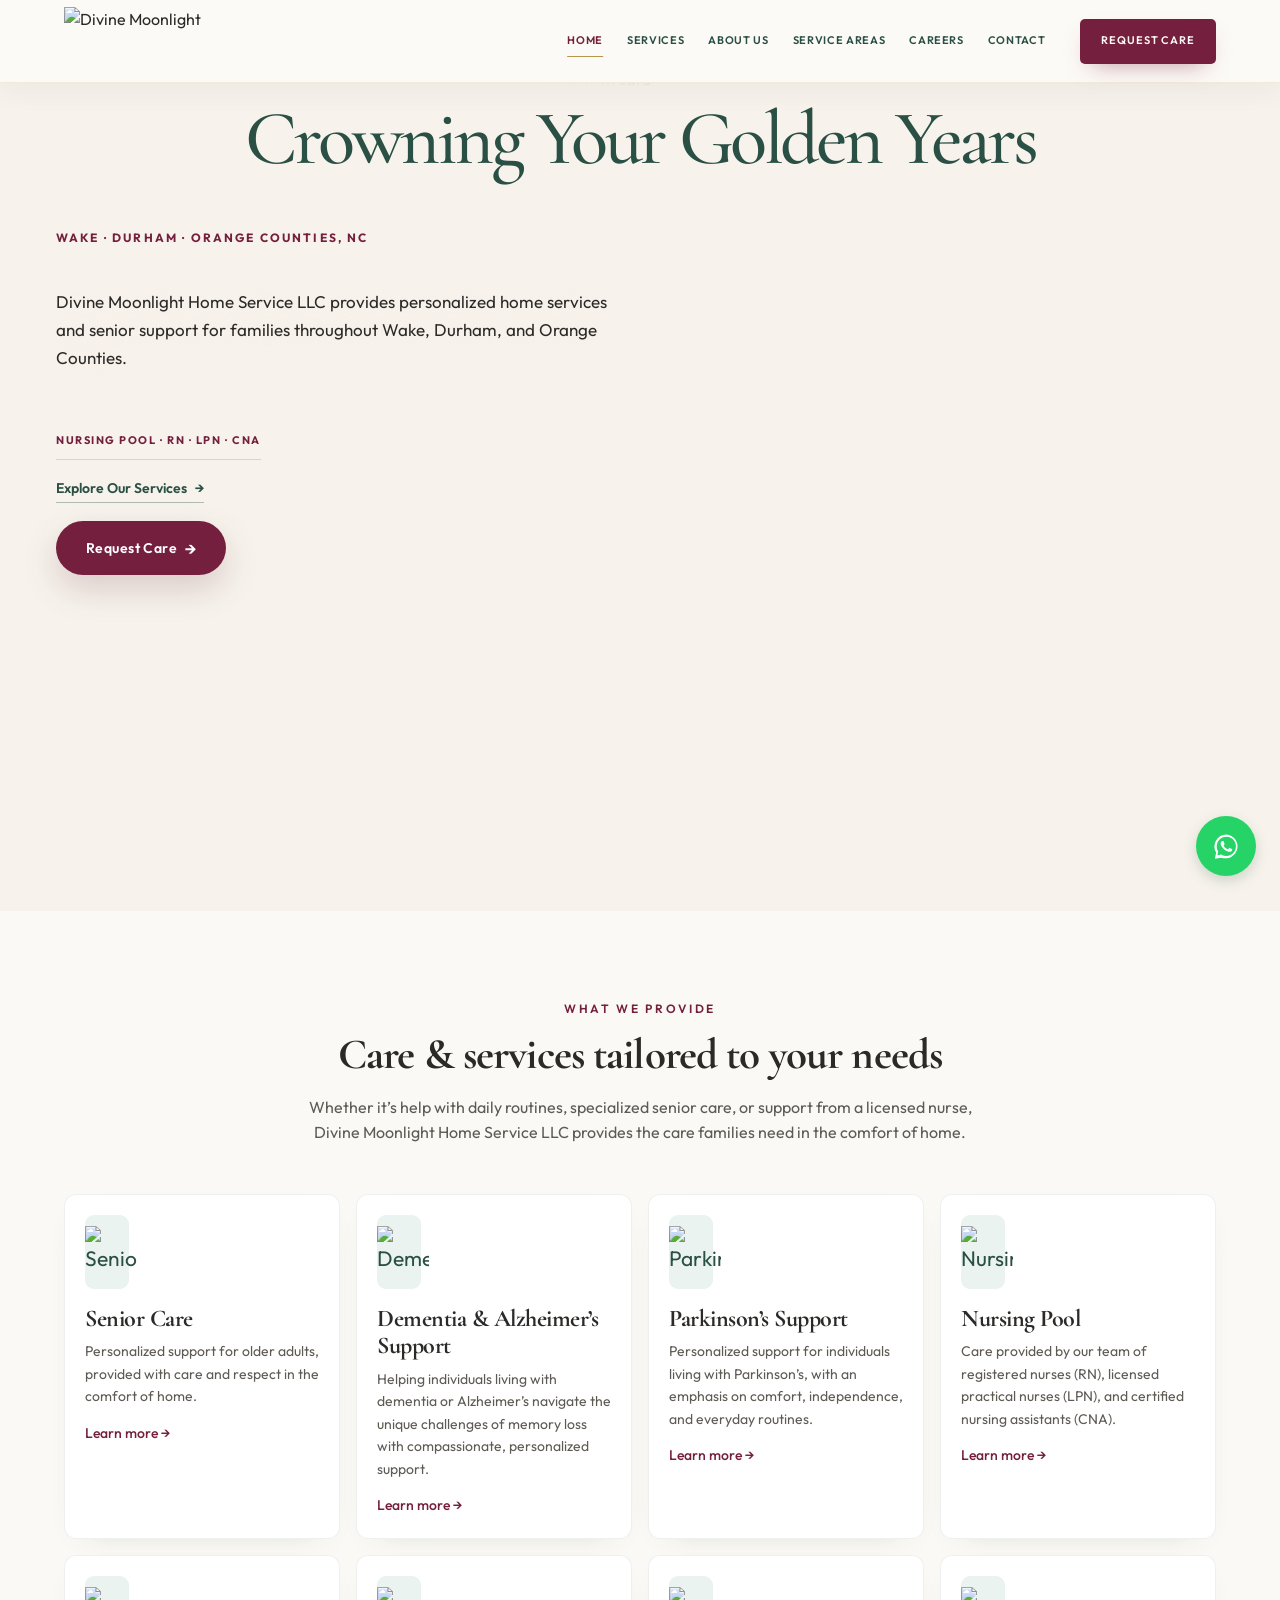
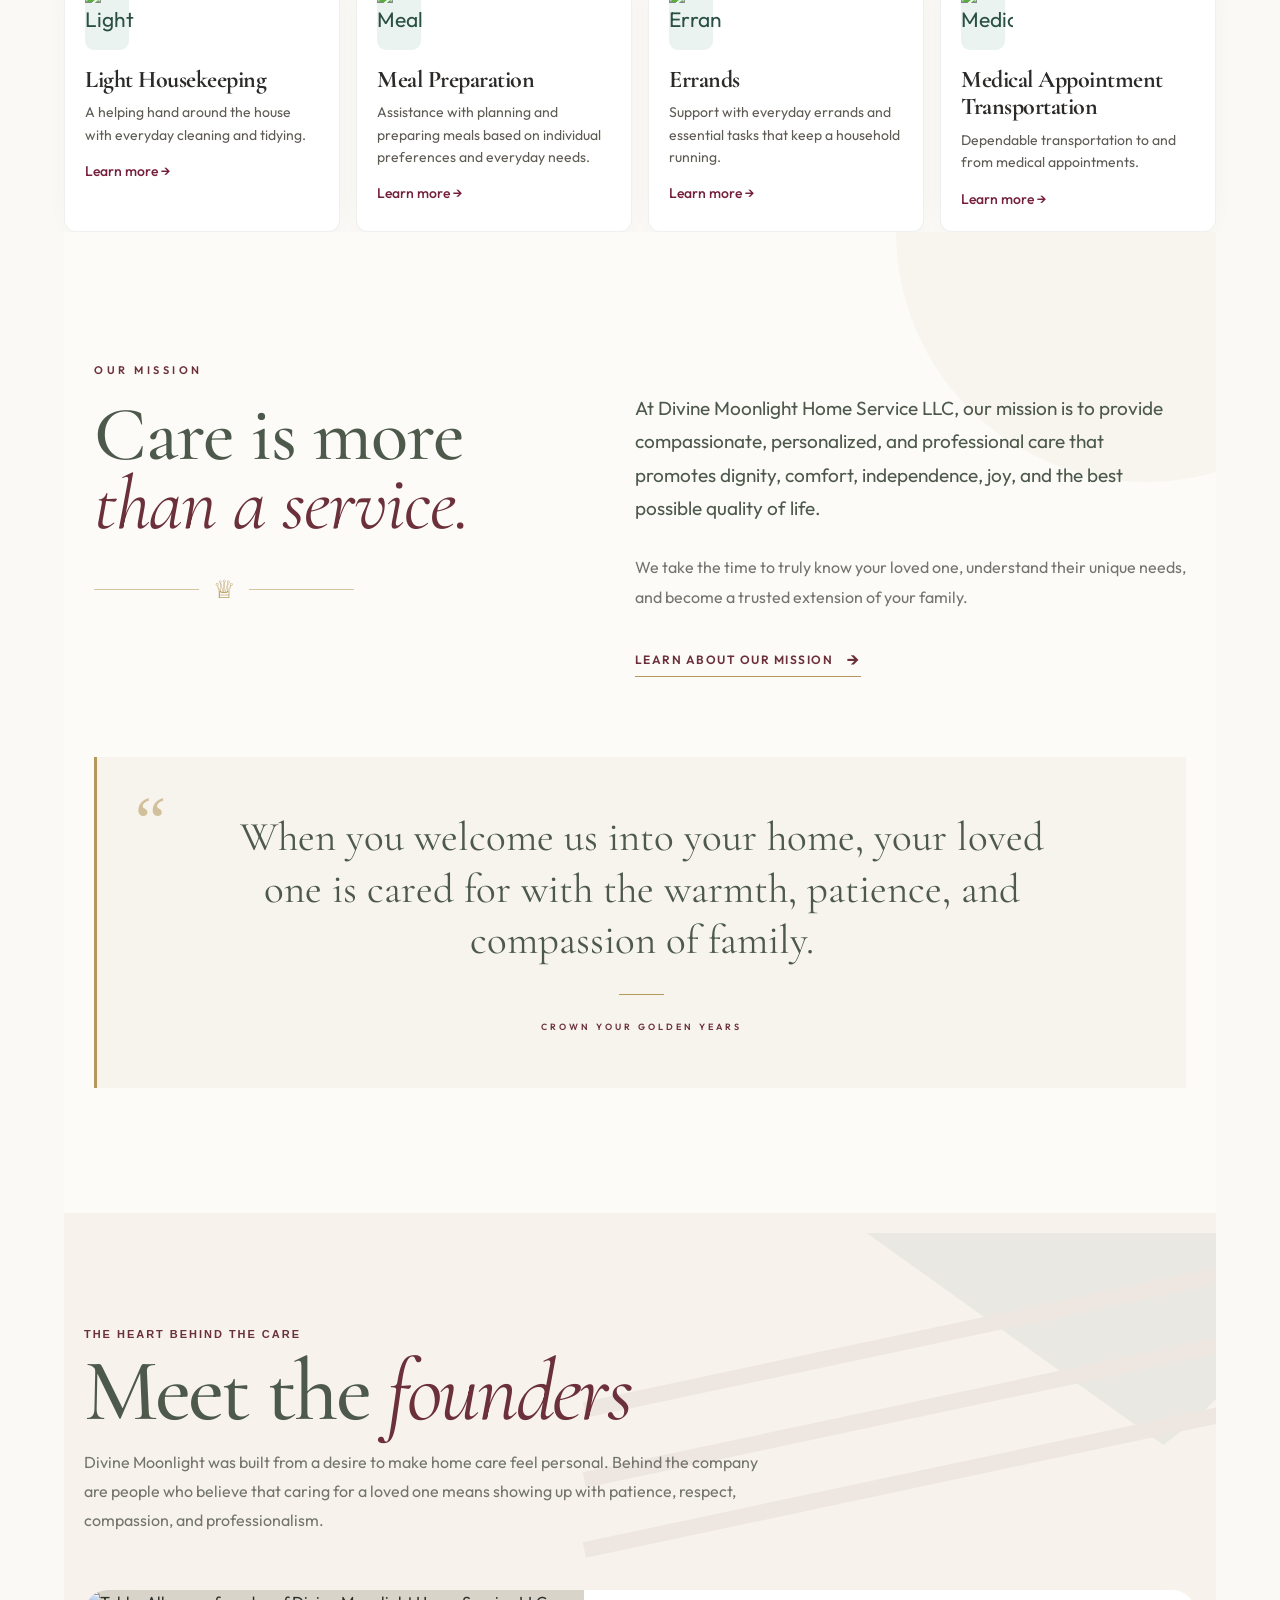
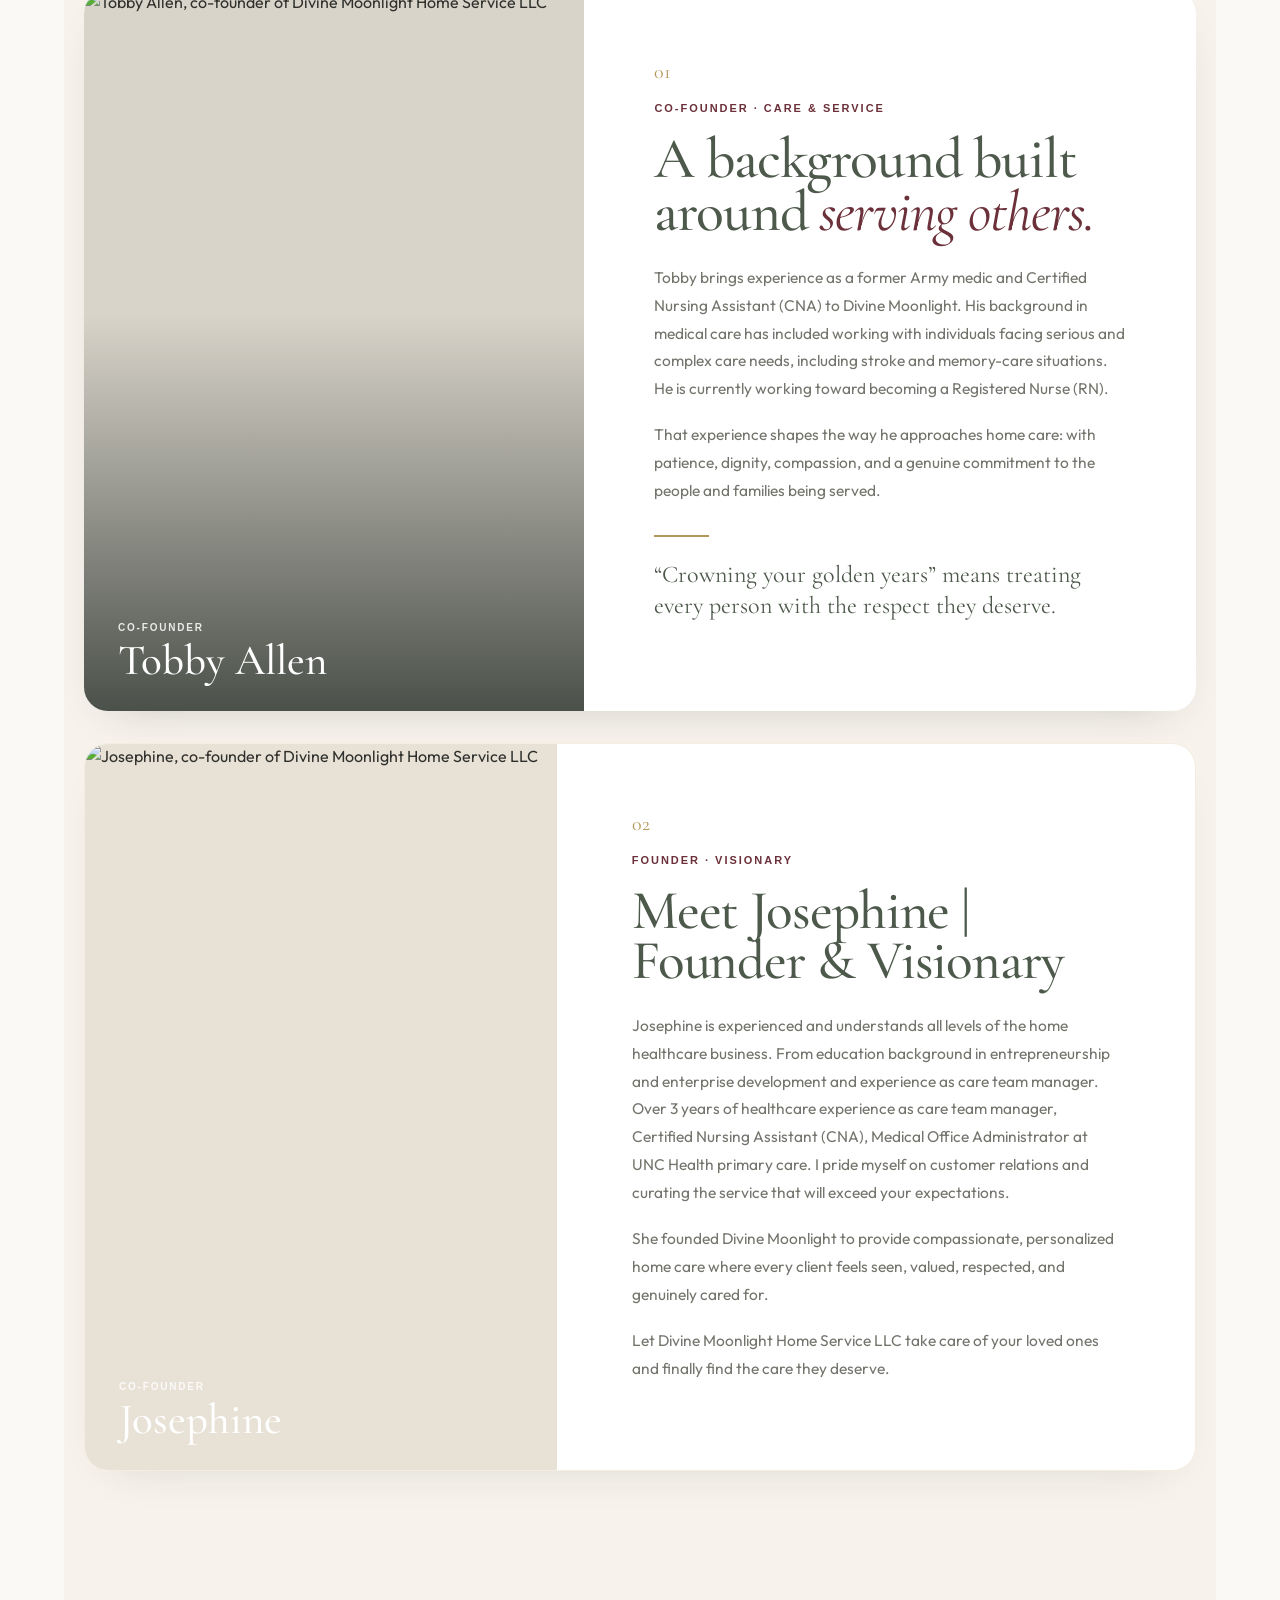
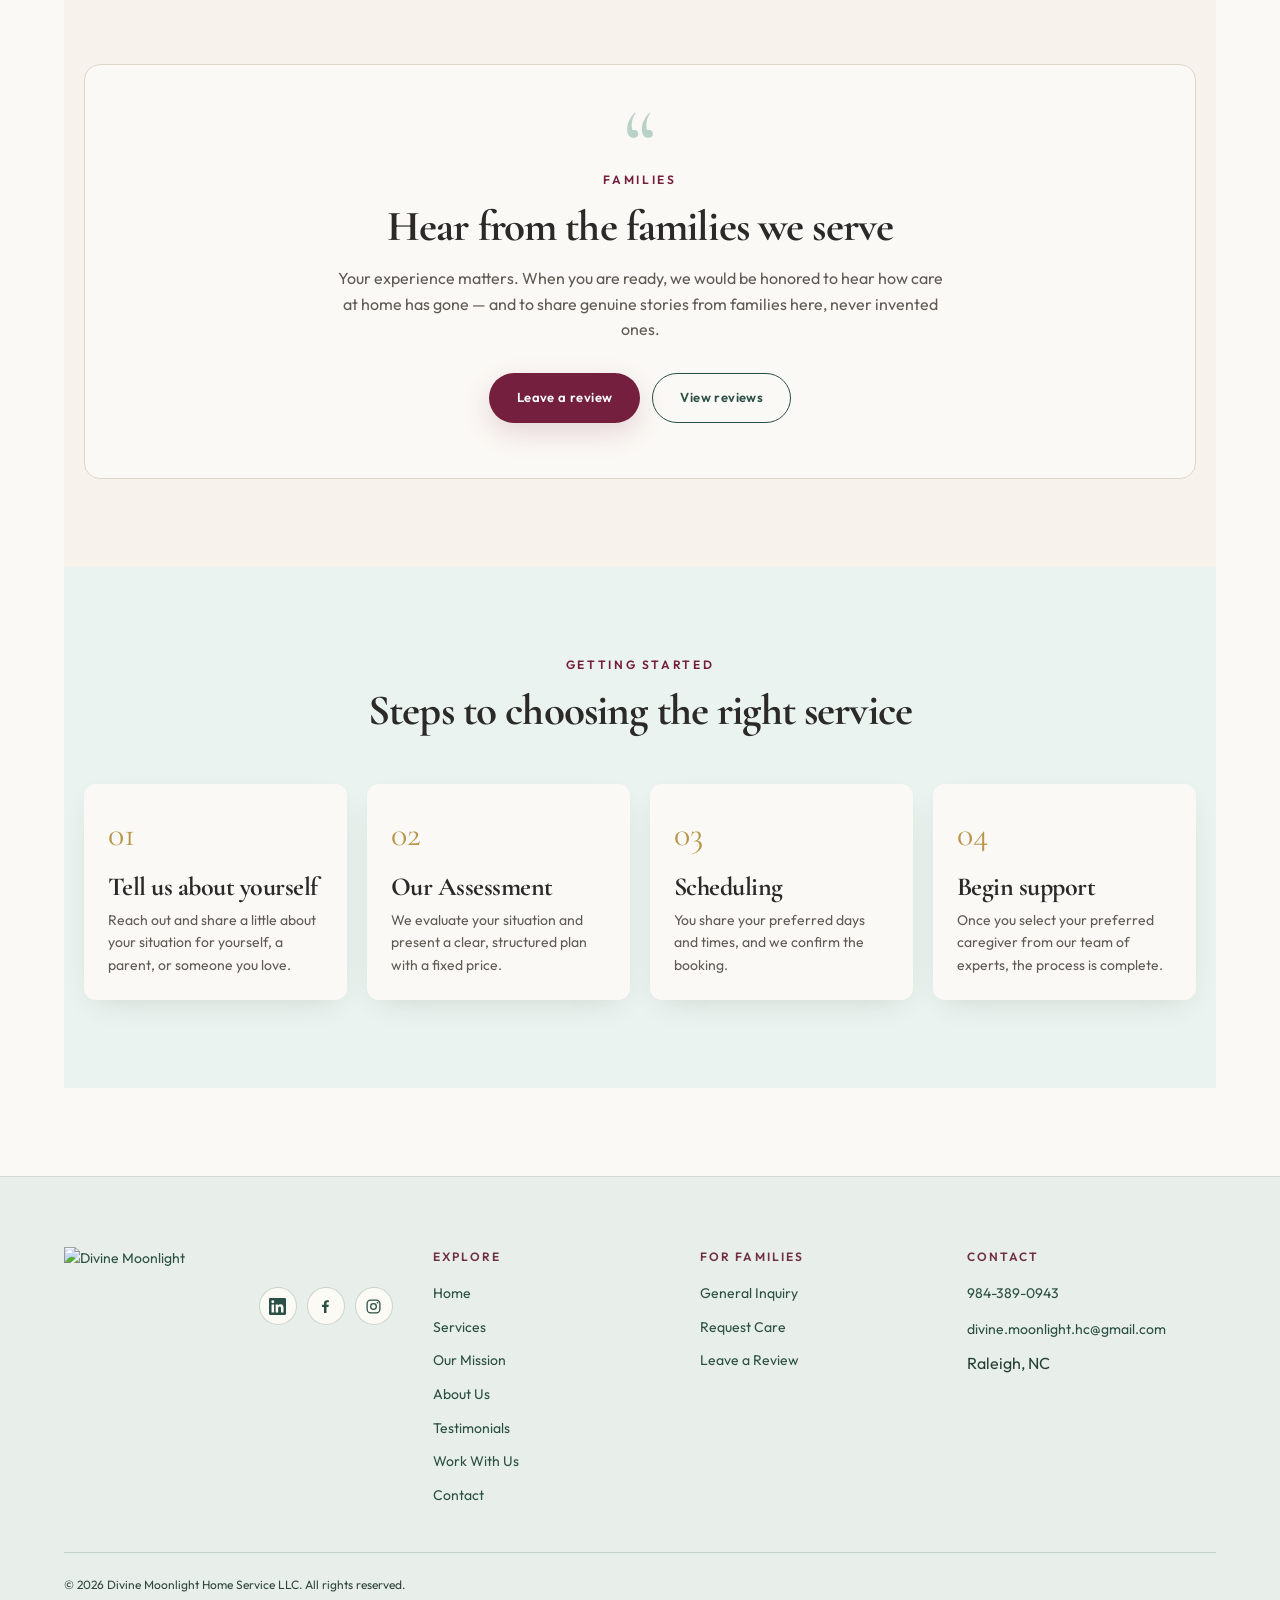
==== index.html @ 2ed95df3 "Right-align footer social icons" ====
<!DOCTYPE html>
<html lang="en">
 <head>
  <meta charset="utf-8"/>
  <meta content="width=device-width,initial-scale=1" name="viewport"/>
  <title>Divine Moonlight Home Service LLC | Senior Care in Wake, Durham &amp; Orange Counties, NC</title>
  <meta content="Compassionate in-home senior care, everyday support, and nursing-pool staffing for families in Wake, Durham, and Orange Counties, North Carolina." name="description"/>
  <meta content="#2A4F44" name="theme-color"/>
  <meta content="index,follow" name="robots"/>
  <link href="favicon.svg" rel="icon"/>
  <link href="styles.css?v=20261014-6" rel="stylesheet"/>
  <script type="application/ld+json">
   {"@context": "https://schema.org", "@type": "LocalBusiness", "name": "Divine Moonlight Home Service LLC", "description": "Home services and senior support serving Wake County, Durham County, and Orange County, North Carolina.", "areaServed": ["Wake County, North Carolina", "Durham County, North Carolina", "Orange County, North Carolina"]}
  </script>
 </head>
 <body>
  <a class="skip" href="#main-content">Skip to main content</a>
  <main id="main-content">
<section class="hero"><div class="hero-grid"><div class="hero-copy"><div class="container" style="width:100%"><div class="eyebrow">Wake &middot; Durham &middot; Orange Counties, NC</div><h1>Crowning Your Golden Years</h1><p>Divine Moonlight Home Service LLC provides personalized home services and senior support for families throughout Wake, Durham, and Orange Counties.</p><div class="actions"><a class="mobile-nursing-pool" href="services.html#nursing-pool">NURSING POOL · RN · LPN · CNA</a><a class="text-link" href="#services">Explore Our Services <span aria-hidden="true">→</span></a><a class="btn btn-primary" href="https://forms.cloud.microsoft/Pages/ResponsePage.aspx?id=DQSIkWdsW0yxEjajBLZtrQAAAAAAAAAAAAN__7UrW5lUNjZPMURaNVk0UjdXNktGN1ZVVE9MTUhaUS4u">Request Care</a></div></div></div><div class="hero-image"><picture>
            <source media="(max-width: 700px)" srcset="media/newest-hero-cropped.png"/>
            <img alt="A caregiver sitting with an older woman in a sunlit living room, holding her hands with care" src="media/new hero.png"/>
          </picture></div></div></section>
<section class="block paper" id="services"><div class="container"><div class="section-head"><div class="eyebrow">What we provide</div><h2>Care &amp; services tailored to your needs</h2><p>Whether it’s help with daily routines, specialized senior care, or support from a licensed nurse, Divine Moonlight Home Service LLC provides the care families need in the comfort of home.</p></div><div class="service-grid">
<article class="card"><div class="icon"><img src="media/icons/heart-care-icon.svg" alt="Senior Care Icon"></div><h3>Senior Care</h3><p>Personalized support for older adults, provided with care and respect in the comfort of home.</p><a class="learn" href="services.html#senior-care">Learn more &rarr;</a></article>
<article class="card"><div class="icon"><img src="media/icons/brain-line-icon.svg" alt="Dementia and Alzheimer’s Support Icon"></div><h3>Dementia &amp; Alzheimer’s Support</h3><p>Helping individuals living with dementia or Alzheimer’s navigate the unique challenges of memory loss with compassionate, personalized support.</p><a class="learn" href="services.html#dementia-support">Learn more &rarr;</a></article>
<article class="card"><div class="icon"><img src="media/icons/heartbeat-icon.svg" alt="Parkinson’s Support Icon"></div><h3>Parkinson’s Support</h3><p>Personalized support for individuals living with Parkinson’s, with an emphasis on comfort, independence, and everyday routines.</p><a class="learn" href="services.html#parkinsons-support">Learn more &rarr;</a></article>
<article class="card"><div class="icon"><img src="media/icons/nurse-cap.svg" alt="Nursing Pool Icon"></div><h3>Nursing Pool</h3><p>Care provided by our team of registered nurses (RN), licensed practical nurses (LPN), and certified nursing assistants (CNA).</p><a class="learn" href="services.html#nursing-pool">Learn more &rarr;</a></article>
<article class="card"><div class="icon"><img src="media/icons/housekeeping-icon.svg" alt="Light Housekeeping Icon"></div><h3>Light Housekeeping</h3><p>A helping hand around the house with everyday cleaning and tidying.</p><a class="learn" href="services.html#light-housekeeping">Learn more &rarr;</a></article>
<article class="card"><div class="icon"><img src="media/icons/pasta-icon.svg" alt="Meal Preparation Icon"></div><h3>Meal Preparation</h3><p>Assistance with planning and preparing meals based on individual preferences and everyday needs.</p><a class="learn" href="services.html#meal-preparation">Learn more &rarr;</a></article>
<article class="card"><div class="icon"><img src="media/icons/diary-icon.svg" alt="Errands Icon"></div><h3>Errands</h3><p>Support with everyday errands and essential tasks that keep a household running.</p><a class="learn" href="services.html#errands">Learn more &rarr;</a></article>
<article class="card"><div class="icon"><img src="media/icons/car-icon.svg" alt="Medical Appointment Transportation Icon"></div><h3>Medical Appointment Transportation</h3><p>Dependable transportation to and from medical appointments.</p><a class="learn" href="services.html#medical-transportation">Learn more &rarr;</a></article>
</div>
<section class="home-mission" id="mission"><div class="home-mission-inner"><div class="home-mission-heading reveal-mission"><span class="home-mission-eyebrow">OUR MISSION</span><h2>Care is more<br><em>than a service.</em></h2><div class="home-mission-crown"><span></span><div>♕</div><span></span></div></div><div class="home-mission-content reveal-mission"><p class="home-mission-lead">At Divine Moonlight Home Service LLC, our mission is to provide compassionate, personalized, and professional care that promotes dignity, comfort, independence, joy, and the best possible quality of life.</p><p>We take the time to truly know your loved one, understand their unique needs, and become a trusted extension of your family.</p><a href="mission.html" class="mission-link"><span>Learn About Our Mission</span><span class="mission-arrow">→</span></a></div><div class="home-mission-quote reveal-mission"><div class="quote-mark">“</div><p>When you welcome us into your home, your loved one is cared for with the warmth, patience, and compassion of family.</p><div class="quote-line"></div><span>CROWN YOUR GOLDEN YEARS</span></div></div></section>
<section class="founders-section" id="about"><div class="founders-background" aria-hidden="true"><div class="flag-star"></div><div class="flag-stripe stripe-one"></div><div class="flag-stripe stripe-two"></div><div class="flag-stripe stripe-three"></div></div><div class="container founders-inner"><div class="founders-intro"><span class="founders-kicker">THE HEART BEHIND THE CARE</span><h2>Meet the <em>founders</em></h2><p>Divine Moonlight was built from a desire to make home care feel personal. Behind the company are people who believe that caring for a loved one means showing up with patience, respect, compassion, and professionalism.</p></div><div class="founders-feature"><div class="founder-image-wrap"><img src="media/toby-bio.jpeg" alt="Tobby Allen, co-founder of Divine Moonlight Home Service LLC"><div class="founder-image-label"><span>Co-Founder</span><strong>Tobby Allen</strong></div></div><div class="founder-story"><span class="founder-number">01</span><span class="founder-role">CO-FOUNDER · CARE &amp; SERVICE</span><h3>A background built around <em>serving others.</em></h3><p>Tobby brings experience as a former Army medic and Certified Nursing Assistant (CNA) to Divine Moonlight. His background in medical care has included working with individuals facing serious and complex care needs, including stroke and memory-care situations. He is currently working toward becoming a Registered Nurse (RN).</p><p>That experience shapes the way he approaches home care: with patience, dignity, compassion, and a genuine commitment to the people and families being served.</p><div class="founder-rule"></div><p class="founder-quote">“Crowning your golden years” means treating every person with the respect they deserve.</p></div></div><div class="founders-josephine"><div class="josephine-photo"><img src="media/josie-bio.jpeg" alt="Josephine, co-founder of Divine Moonlight Home Service LLC"><div class="josephine-placeholder" aria-hidden="true">Josephine</div><div class="founder-image-label"><span>Co-Founder</span><strong>Josephine</strong></div></div><div class="josephine-copy"><span class="founder-number">02</span><span class="founder-role">FOUNDER · VISIONARY</span><h3>Meet Josephine | Founder &amp; Visionary</h3><p>Josephine is experienced and understands all levels of the home healthcare business. From education background in entrepreneurship and enterprise development and experience as care team manager. Over 3 years of healthcare experience as care team manager, Certified Nursing Assistant (CNA), Medical Office Administrator at UNC Health primary care. I pride myself on customer relations and curating the service that will exceed your expectations.</p><p>She founded Divine Moonlight to provide compassionate, personalized home care where every client feels seen, valued, respected, and genuinely cared for.</p><p>Let Divine Moonlight Home Service LLC take care of your loved ones and finally find the care they deserve.</p></div></div></div></section>
<section class="block cream" id="testimonials"><div class="container"><div class="quote-box"><div class="quote-mark">&ldquo;</div><div class="eyebrow">Families</div><h2 style="font-size:43px;margin-top:12px">Hear from the families we serve</h2><p style="max-width:620px;margin:15px auto;color:var(--muted)">Your experience matters. When you are ready, we would be honored to hear how care at home has gone &mdash; and to share genuine stories from families here, never invented ones.</p><div class="actions" style="justify-content:center"><a class="btn btn-primary" href="reviews.html">Leave a review</a><a class="btn btn-secondary" href="reviews.html">View reviews</a></div></div></div></section>
<section class="block mist" id="contact"><div class="container"><div class="section-head"><div class="eyebrow">Getting started</div><h2>Steps to choosing the right service</h2></div><ol class="steps"><li class="step"><div class="step-num">01</div><h3>Tell us about yourself</h3><p>Reach out and share a little about your situation for yourself, a parent, or someone you love.</p></li><li class="step"><div class="step-num">02</div><h3>Our Assessment</h3><p>We evaluate your situation and present a clear, structured plan with a fixed price.</p></li><li class="step"><div class="step-num">03</div><h3>Scheduling</h3><p>You share your preferred days and times, and we confirm the booking.</p></li><li class="step"><div class="step-num">04</div><h3>Begin support</h3><p>Once you select your preferred caregiver from our team of experts, the process is complete.</p></li></ol></div></section></main>
<div id="shared-site-footer"></div>
<script src="script.js?v=20261014-1"></script>
<script src="footer.js?v=20261014-5"></script>
  <script src="nav.js?v=20261014-1"></script>
 </body>
</html>
---- styles.css ----
@import url('styles-legacy.css');

/* =========================================================
   DIVINE MOONLIGHT — HOMEPAGE HERO
   Styles for the single active hero in index.html.
   ========================================================= */

main > section.hero:first-of-type {
  position: relative;
  min-height: calc(100svh - 72px);
  height: calc(100svh - 72px);
  overflow: hidden;
  background: var(--cream);
  isolation: isolate;
}

main > section.hero:first-of-type .hero-grid {
  position: relative;
  min-height: 100%;
  height: 100%;
  grid-template-columns: 54% 46%;
}

main > section.hero:first-of-type .hero-copy {
  position: relative;
  z-index: 2;
  min-height: 100%;
  padding: 92px 48px 70px;
  display: flex;
  align-items: flex-start;
  background: linear-gradient(90deg,
    rgba(247,243,236,1) 0%,
    rgba(247,243,236,.98) 70%,
    rgba(247,243,236,.86) 100%);
}

main > section.hero:first-of-type .hero-copy > .container {
  width: 100%;
  max-width: 680px;
  margin: 0;
}

/* Remove the old "CARE WITH COMPASSION" treatment entirely. */
main > section.hero:first-of-type .eyebrow::before {
  content: none;
  display: none;
}

main > section.hero:first-of-type .eyebrow {
  margin: 0;
  padding: 0;
}

main > section.hero:first-of-type .eyebrow::after {
  content: 'Wake · Durham · Orange Counties, NC';
  display: block;
  margin: 0;
  color: var(--sage-dark);
  font-family: var(--sans);
  font-size: 12px;
  font-weight: 500;
  letter-spacing: .12em;
  line-height: 1.2;
  text-transform: uppercase;
}

/* Motto: centered, immediately beneath the navigation. */
main > section.hero:first-of-type h1 {
  position: absolute;
  top: 10px;
  left: 0;
  z-index: 5;
  width: 100%;
  max-width: none;
  margin: 0;
  padding: 0 24px;
  box-sizing: border-box;
  text-align: center;
  color: var(--sage-dark);
  font-family: var(--display);
  font-size: clamp(58px, 6.3vw, 92px);
  font-weight: 500;
  line-height: .9;
  letter-spacing: -.045em;
  pointer-events: none;
}

/* Supporting content stays left aligned beneath the centered motto. */
main > section.hero:first-of-type .hero-copy > .container > p {
  max-width: 570px;
  margin-top: 25px;
  color: var(--muted);
  font-family: var(--sans);
  font-size: 17px;
  line-height: 1.65;
}

main > section.hero:first-of-type .actions {
  display: flex;
  align-items: center;
  flex-wrap: wrap;
  gap: 25px;
  margin-top: 31px;
}

main > section.hero:first-of-type .actions .btn-secondary {
  display: none;
}

main > section.hero:first-of-type .text-link {
  display: inline-flex;
  align-items: center;
  gap: 9px;
  margin-top: 18px;
  padding-bottom: 4px;
  color: var(--sage-dark);
  border-bottom: 1px solid rgba(42,79,68,.3);
  font-family: var(--sans);
  font-size: 14px;
  font-weight: 500;
  text-decoration: none;
}

main > section.hero:first-of-type .hero-copy::after {
  content: 'NURSING POOL   ·   RN · LPN · CNA SUPPORT';
  position: absolute;
  left: 48px;
  bottom: 38px;
  padding-top: 16px;
  padding-right: 24px;
  border-top: 1px solid rgba(42,79,68,.18);
  color: var(--burgundy);
  font-family: var(--sans);
  font-size: 11px;
  font-weight: 700;
  letter-spacing: .14em;
}

main > section.hero:first-of-type .hero-image {
  min-height: 100%;
  position: relative;
  overflow: hidden;
}

main > section.hero:first-of-type .hero-image img {
  width: 100%;
  height: 100%;
  object-fit: cover;
  object-position: 52% center;
  transform: scale(1.015);
}

/* Mobile keeps the motto centered but lets supporting content use the full width. */
@media (max-width: 700px) {
  main > section.hero:first-of-type {
    min-height: calc(100svh - 72px);
    height: auto;
  }

  main > section.hero:first-of-type .hero-grid {
    min-height: calc(100svh - 72px);
    height: auto;
    display: block;
  }

  main > section.hero:first-of-type .hero-copy {
    min-height: calc(100svh - 72px);
    padding: 82px 16px 105px;
    background: rgba(247,243,236,.91);
  }

  main > section.hero:first-of-type h1 {
    top: 8px;
    padding: 0 16px;
    font-size: clamp(46px, 13vw, 68px);
  }

  main > section.hero:first-of-type .hero-image {
    position: absolute;
    inset: 0;
    z-index: -1;
    opacity: .28;
  }

  main > section.hero:first-of-type .hero-copy::after {
    left: 16px;
    right: 16px;
    bottom: 30px;
    padding-right: 0;
    font-size: 10px;
    letter-spacing: .11em;
  }
}


/* =========================================================
   DIVINE MOONLIGHT — HERO FINAL POLISH
   ========================================================= */

/* Full-bleed photographic hero with a soft editorial fade into the copy. */
main > section.hero:first-of-type {
  position: relative !important;
  min-height: calc(100svh - 72px) !important;
  height: calc(100svh - 72px) !important;
  overflow: hidden !important;
  background: var(--cream) !important;
  isolation: isolate !important;
}

main > section.hero:first-of-type .hero-grid {
  display: block !important;
  position: relative !important;
  width: 100% !important;
  height: 100% !important;
  min-height: 100% !important;
}

main > section.hero:first-of-type .hero-image {
  position: absolute !important;
  inset: 0 !important;
  width: 100% !important;
  height: 100% !important;
  min-height: 0 !important;
  z-index: 0 !important;
  overflow: hidden !important;
}

main > section.hero:first-of-type .hero-image picture {
  display: block !important;
  width: 100% !important;
  height: 100% !important;
}

.hero-image img {
  display: block !important;
  width: 100% !important;
  height: 100% !important;
  object-fit: cover !important;
  object-position: center center !important;
  transform: scale(1.02) !important;
}

main > section.hero:first-of-type .hero-image::after {
  content: '' !important;
  position: absolute !important;
  inset: 0 !important;
  z-index: 1 !important;
  pointer-events: none !important;
  background:
    linear-gradient(
      90deg,
      rgba(247,243,236,.99) 0%,
      rgba(247,243,236,.96) 22%,
      rgba(247,243,236,.82) 42%,
      rgba(247,243,236,.50) 57%,
      rgba(247,243,236,.16) 72%,
      rgba(247,243,236,0) 100%
    ) !important;
}

/* Copy sits over the photograph rather than occupying a separate column. */
main > section.hero:first-of-type .hero-copy {
  position: relative !important;
  z-index: 2 !important;
  width: 100% !important;
  height: 100% !important;
  min-height: 100% !important;
  box-sizing: border-box !important;
  padding: 0 !important;
  display: block !important;
  background: transparent !important;
}

main > section.hero:first-of-type .hero-copy > .container {
  width: 100% !important;
  max-width: 1320px !important;
  height: 100% !important;
  margin: 0 auto !important;
  padding: 0 56px !important;
  box-sizing: border-box !important;
}

/* The motto is centered against the entire viewport, not the left column. */
main > section.hero:first-of-type h1 {
  position: absolute !important;
  top: 22px !important;
  left: 0 !important;
  right: 0 !important;
  z-index: 4 !important;
  width: 100% !important;
  max-width: none !important;
  margin: 0 !important;
  padding: 0 30px !important;
  box-sizing: border-box !important;
  text-align: center !important;
  color: var(--sage-dark) !important;
  font-family: var(--display) !important;
  font-size: clamp(58px, 6vw, 92px) !important;
  font-weight: 500 !important;
  line-height: .88 !important;
  letter-spacing: -.045em !important;
  white-space: nowrap !important;
}

/* Service area appears once, beneath the motto, aligned with the left copy. */
main > section.hero:first-of-type .eyebrow {
  position: absolute !important;
  top: 148px !important;
  left: 56px !important;
  margin: 0 !important;
  padding: 0 !important;
  color: var(--burgundy) !important;
  font-family: var(--sans) !important;
  font-size: 12px !important;
  font-weight: 700 !important;
  letter-spacing: .18em !important;
  line-height: 1.2 !important;
  text-transform: uppercase !important;
}

main > section.hero:first-of-type .eyebrow::before,
main > section.hero:first-of-type .eyebrow::after {
  content: none !important;
  display: none !important;
}

/* Left-side content has a deliberate rhythm and never collides with the motto. */
main > section.hero:first-of-type .hero-copy > .container > p {
  position: absolute !important;
  top: 205px !important;
  left: 56px !important;
  max-width: 560px !important;
  margin: 0 !important;
  color: var(--ink) !important;
  font-family: var(--sans) !important;
  font-size: 17px !important;
  line-height: 1.65 !important;
  text-shadow: 0 1px 12px rgba(247,243,236,.35) !important;
}

main > section.hero:first-of-type .hero-copy > .container > p::after {
  content: none !important;
}

main > section.hero:first-of-type .actions {
  position: absolute !important;
  top: 350px !important;
  left: 56px !important;
  margin: 0 !important;
  display: flex !important;
  align-items: center !important;
  gap: 22px !important;
}

main > section.hero:first-of-type .actions .btn-secondary {
  display: none !important;
}

main > section.hero:first-of-type .actions .btn-primary {
  min-height: 54px !important;
  padding: 0 29px !important;
  border-radius: 999px !important;
  font-size: 14px !important;
  font-weight: 600 !important;
  box-shadow: 0 14px 34px rgba(90,24,48,.18) !important;
}

main > section.hero:first-of-type .actions .btn-primary::after {
  content: ' →' !important;
  font-size: 17px !important;
}

main > section.hero:first-of-type .text-link {
  position: absolute !important;
  top: 430px !important;
  left: 56px !important;
  display: inline-flex !important;
  margin: 0 !important;
  padding-bottom: 5px !important;
  color: var(--sage-dark) !important;
  border-bottom: 1px solid rgba(42,79,68,.35) !important;
  font-family: var(--sans) !important;
  font-size: 14px !important;
  font-weight: 600 !important;
  text-decoration: none !important;
}

main > section.hero:first-of-type .hero-copy::after {
  content: 'NURSING POOL   ·   RN · LPN · CNA SUPPORT' !important;
  position: absolute !important;
  left: 56px !important;
  bottom: 38px !important;
  z-index: 4 !important;
  padding: 15px 28px 0 0 !important;
  border-top: 1px solid rgba(42,79,68,.22) !important;
  color: var(--burgundy) !important;
  font-family: var(--sans) !important;
  font-size: 10px !important;
  font-weight: 700 !important;
  letter-spacing: .16em !important;
}

/* Subtle readability veil behind the left copy, while keeping the photo visible. */
main > section.hero:first-of-type .hero-copy::before {
  content: '' !important;
  position: absolute !important;
  inset: 0 !important;
  z-index: -1 !important;
  pointer-events: none !important;
}

/* Mobile: keep the full photo, but make the copy more legible. */
@media (max-width: 900px) {
  main > section.hero:first-of-type h1 {
    font-size: clamp(52px, 7vw, 76px) !important;
  }

  main > section.hero:first-of-type .hero-copy > .container {
    padding: 0 32px !important;
  }

  main > section.hero:first-of-type .eyebrow,
  main > section.hero:first-of-type .hero-copy > .container > p,
  main > section.hero:first-of-type .actions,
  main > section.hero:first-of-type .text-link {
    left: 32px !important;
  }

  main > section.hero:first-of-type .eyebrow {
    top: 140px !important;
  }

  main > section.hero:first-of-type .hero-copy > .container > p {
    top: 192px !important;
    max-width: 500px !important;
  }

  main > section.hero:first-of-type .actions {
    top: 345px !important;
  }

  main > section.hero:first-of-type .text-link {
    top: 425px !important;
  }
}

@media (max-width: 700px) {
  main > section.hero:first-of-type {
    min-height: calc(100svh - 72px) !important;
    height: calc(100svh - 72px) !important;
  }

  main > section.hero:first-of-type .hero-copy > .container {
    padding: 0 20px !important;
  }

  main > section.hero:first-of-type h1 {
    top: 20px !important;
    padding: 0 16px !important;
    font-size: clamp(42px, 12vw, 62px) !important;
    white-space: normal !important;
  }

  main > section.hero:first-of-type .hero-image::after {
    background:
      linear-gradient(
        180deg,
        rgba(247,243,236,.94) 0%,
        rgba(247,243,236,.82) 30%,
        rgba(247,243,236,.62) 58%,
        rgba(247,243,236,.28) 100%
      ) !important;
  }

  main > section.hero:first-of-type .eyebrow {
    top: 150px !important;
    left: 20px !important;
    right: 20px !important;
    font-size: 10px !important;
    letter-spacing: .12em !important;
  }

  main > section.hero:first-of-type .hero-copy > .container > p {
    top: 195px !important;
    left: 20px !important;
    right: 20px !important;
    max-width: 520px !important;
    font-size: 16px !important;
    line-height: 1.55 !important;
  }

  main > section.hero:first-of-type .actions {
    top: 335px !important;
    left: 20px !important;
  }

  main > section.hero:first-of-type .text-link {
    top: 415px !important;
    left: 20px !important;
  }

  main > section.hero:first-of-type .hero-copy::after {
    left: 20px !important;
    bottom: 28px !important;
    font-size: 9px !important;
    letter-spacing: .10em !important;
  }
}

@media (max-width: 420px) {
  main > section.hero:first-of-type h1 {
    top: 18px !important;
    font-size: clamp(40px, 12vw, 54px) !important;
  }

  main > section.hero:first-of-type .eyebrow {
    top: 140px !important;
  }

  main > section.hero:first-of-type .hero-copy > .container > p {
    top: 183px !important;
  }

  main > section.hero:first-of-type .actions {
    top: 330px !important;
  }

  main > section.hero:first-of-type .text-link {
    top: 410px !important;
  }
}

/* =========================================
   DIVINE MOONLIGHT — MISSION PAGE
   ========================================= */

.mission-page {
  --sage: #687563;
  --sage-dark: #4d594b;
  --burgundy: #6b3039;
  --gold: #b4975a;
  --gold-light: #d4bd82;
  --cream: #f7f4ed;
  --warm-white: #fcfbf8;
  --text: #2f302c;
  --muted: #73756d;

  background: var(--warm-white);
  color: var(--text);
  overflow: hidden;
}


/* =========================================
   HERO
   ========================================= */

.mission-hero {
  min-height: 82vh;

  position: relative;

  display: flex;
  align-items: center;
  justify-content: center;

  text-align: center;

  background:
    radial-gradient(
      circle at 50% 35%,
      rgba(180, 151, 90, 0.13),
      transparent 35%
    ),
    linear-gradient(
      180deg,
      #f8f6f0 0%,
      #f3f1e9 100%
    );

  padding: 120px 24px 100px;
}


.mission-hero::before {
  content: "";

  position: absolute;
  inset: 28px;

  border: 1px solid rgba(180, 151, 90, 0.28);

  pointer-events: none;
}


.mission-hero-glow {
  position: absolute;

  width: 480px;
  height: 480px;

  border-radius: 50%;

  background: rgba(180, 151, 90, 0.07);

  filter: blur(20px);

  pointer-events: none;
}


.mission-hero-content {
  position: relative;

  max-width: 850px;

  z-index: 2;
}


.mission-eyebrow {
  display: inline-block;

  font-family: "Outfit", sans-serif;

  font-size: 12px;
  font-weight: 600;

  letter-spacing: 4px;

  color: var(--burgundy);

  margin-bottom: 28px;
}


.mission-hero h1 {
  margin: 0;

  font-family: "Cormorant Garamond", Georgia, serif;

  font-size: clamp(60px, 7vw, 96px);

  line-height: 0.9;

  font-weight: 500;

  letter-spacing: -2px;

  color: var(--sage-dark);
}


.mission-hero h1 em {
  color: var(--burgundy);

  font-weight: 400;
}


.crown-divider {
  display: flex;
  align-items: center;
  justify-content: center;

  gap: 18px;

  margin: 34px auto 30px;

  width: min(400px, 80%);
}


.crown-divider span {
  height: 1px;

  flex: 1;

  background: linear-gradient(
    90deg,
    transparent,
    rgba(180, 151, 90, 0.7)
  );
}


.crown-divider span:last-child {
  background: linear-gradient(
    90deg,
    rgba(180, 151, 90, 0.7),
    transparent
  );
}


.crown-symbol {
  font-family: Georgia, serif;

  font-size: 30px;

  line-height: 1;

  color: var(--gold);
}


.mission-intro {
  max-width: 720px;

  margin: 0 auto;

  font-family: "Outfit", sans-serif;

  font-size: 17px;

  line-height: 1.8;

  color: var(--muted);
}


.scroll-indicator {
  position: absolute;

  bottom: 34px;
  left: 50%;

  transform: translateX(-50%);

  display: flex;
  flex-direction: column;
  align-items: center;

  gap: 9px;
}


.scroll-indicator span {
  font-family: "Outfit", sans-serif;

  font-size: 9px;

  letter-spacing: 3px;

  font-weight: 600;

  color: #88877e;
}


.scroll-line {
  width: 1px;
  height: 34px;

  background: var(--gold);

  opacity: 0.65;
}


/* =========================================
   MAIN CONTENT
   ========================================= */

.mission-content {
  max-width: 1180px;

  margin: 0 auto;

  padding: 140px 60px 130px;
}


/* =========================================
   SECTION HEADING
   ========================================= */

.mission-section-heading {
  display: grid;

  grid-template-columns: 100px 1fr;

  gap: 30px;

  margin-bottom: 100px;
}


.section-number {
  font-family: "Cormorant Garamond", Georgia, serif;

  font-size: 22px;

  color: var(--gold);

  padding-top: 12px;
}


.small-heading {
  display: block;

  font-family: "Outfit", sans-serif;

  font-size: 11px;

  font-weight: 600;

  letter-spacing: 3px;

  color: var(--burgundy);

  margin-bottom: 16px;
}


.mission-section-heading h2 {
  margin: 0;

  font-family: "Cormorant Garamond", Georgia, serif;

  font-size: clamp(52px, 6vw, 78px);

  line-height: 0.92;

  font-weight: 500;

  color: var(--sage-dark);

  letter-spacing: -1px;
}


.mission-section-heading h2 em {
  color: var(--burgundy);

  font-weight: 400;
}


/* =========================================
   COPY
   ========================================= */

.mission-copy {
  max-width: 930px;

  margin-left: auto;
}


/* =========================================
   FIRST STATEMENT
   ========================================= */

.mission-statement {
  display: grid;

  grid-template-columns: 1fr 1.5fr;

  gap: 70px;

  margin-bottom: 90px;
}


.mission-statement p {
  margin: 0;

  font-family: "Outfit", sans-serif;

  font-size: 17px;

  line-height: 1.9;

  color: var(--muted);
}


.mission-statement p:first-child {
  font-family: "Cormorant Garamond", Georgia, serif;

  font-size: 36px;

  line-height: 1.1;

  color: var(--sage-dark);
}


/* =========================================
   FAMILY HIGHLIGHT
   ========================================= */

.mission-highlight {
  position: relative;

  background: var(--cream);

  padding: 65px 75px 65px 100px;

  margin-bottom: 100px;

  border-left: 3px solid var(--gold);
}


.highlight-mark {
  position: absolute;

  left: 36px;
  top: 34px;

  font-family: Georgia, serif;

  font-size: 70px;

  line-height: 1;

  color: var(--gold);

  opacity: 0.6;
}


.mission-highlight p {
  position: relative;

  margin: 0;

  font-family: "Cormorant Garamond", Georgia, serif;

  font-size: clamp(28px, 3vw, 39px);

  line-height: 1.3;

  color: var(--sage-dark);
}


/* =========================================
   PROFESSIONALISM SECTION
   ========================================= */

.mission-professional {
  display: grid;

  grid-template-columns: 1fr 1.15fr;

  gap: 80px;

  align-items: end;

  margin-bottom: 110px;
}


.professional-heading h3 {
  margin: 0;

  font-family: "Cormorant Garamond", Georgia, serif;

  font-size: clamp(42px, 4vw, 58px);

  line-height: 0.98;

  font-weight: 500;

  color: var(--sage-dark);
}


.professional-heading h3 em {
  color: var(--burgundy);

  font-weight: 400;
}


.mission-professional > p {
  margin: 0;

  font-family: "Outfit", sans-serif;

  font-size: 17px;

  line-height: 1.9;

  color: var(--muted);
}


/* =========================================
   CLOSING
   ========================================= */

.mission-closing {
  padding-left: 60px;

  margin-bottom: 110px;
}


.closing-line {
  width: 50px;
  height: 2px;

  background: var(--gold);

  margin-bottom: 28px;
}


.mission-closing p {
  max-width: 750px;

  margin: 0;

  font-family: "Outfit", sans-serif;

  font-size: 17px;

  line-height: 1.85;

  color: var(--muted);
}


.mission-closing .closing-lead {
  font-family: "Cormorant Garamond", Georgia, serif;

  font-size: clamp(34px, 4vw, 48px);

  line-height: 1.1;

  color: var(--sage-dark);

  margin-bottom: 18px;
}


.mission-closing strong {
  color: var(--burgundy);

  font-weight: 500;
}


/* =========================================
   FINAL STATEMENT
   ========================================= */

.mission-final {
  position: relative;

  text-align: center;

  max-width: 780px;

  margin: 0 auto;

  padding-top: 70px;
}


.mission-final::before {
  content: "";

  position: absolute;

  top: 0;
  left: 50%;

  transform: translateX(-50%);

  width: 80px;
  height: 1px;

  background: var(--gold);
}


.final-crown {
  font-family: Georgia, serif;

  font-size: 38px;

  color: var(--gold);

  margin-bottom: 24px;
}


.mission-final p {
  margin: 0;

  font-family: "Cormorant Garamond", Georgia, serif;

  font-size: clamp(28px, 3vw, 39px);

  line-height: 1.35;

  color: var(--sage-dark);
}


.mission-final span {
  color: var(--burgundy);
}


/* =========================================
   SCROLL REVEAL
   ========================================= */

.reveal {
  opacity: 0;

  transform: translateY(28px);

  transition:
    opacity 0.8s ease,
    transform 0.8s ease;
}


.reveal.visible {
  opacity: 1;

  transform: translateY(0);
}


/* =========================================
   MOBILE
   ========================================= */

@media (max-width: 800px) {

  .mission-hero {
    min-height: 78vh;

    padding: 100px 24px 90px;
  }


  .mission-hero::before {
    inset: 16px;
  }


  .mission-hero h1 {
    font-size: clamp(50px, 15vw, 72px);

    letter-spacing: -1px;
  }


  .mission-intro {
    font-size: 15px;

    line-height: 1.7;
  }


  .mission-content {
    padding: 90px 25px;
  }


  .mission-section-heading {
    grid-template-columns: 1fr;

    gap: 12px;

    margin-bottom: 65px;
  }


  .section-number {
    padding: 0;
  }


  .mission-copy {
    margin: 0;
  }


  .mission-statement {
    grid-template-columns: 1fr;

    gap: 25px;

    margin-bottom: 65px;
  }


  .mission-statement p:first-child {
    font-size: 34px;
  }


  .mission-highlight {
    padding: 50px 30px 50px 60px;

    margin-bottom: 70px;
  }


  .highlight-mark {
    left: 22px;
    top: 27px;

    font-size: 52px;
  }


  .mission-highlight p {
    font-size: 28px;
  }


  .mission-professional {
    grid-template-columns: 1fr;

    gap: 28px;

    margin-bottom: 80px;
  }


  .professional-heading h3 {
    font-size: 42px;
  }


  .mission-closing {
    padding-left: 25px;

    margin-bottom: 80px;
  }


  .mission-closing .closing-lead {
    font-size: 36px;
  }


  .mission-final p {
    font-size: 29px;
  }

}


/* =========================================
   REDUCED MOTION
   ========================================= */

@media (prefers-reduced-motion: reduce) {

  .reveal {
    opacity: 1;

    transform: none;

    transition: none;
  }

}



/* =========================================
   DIVINE MOONLIGHT — FOUNDERS SECTION
   ========================================= */

.founders-section {
  position: relative;
  overflow: hidden;
  padding: 115px 0 105px;
  background: #f7f3ec;
  color: #2f302c;
}

.founders-section,
.founders-section * {
  box-sizing: border-box;
}

.founders-inner {
  position: relative;
  z-index: 2;
}

.founders-background {
  position: absolute;
  inset: 0;
  pointer-events: none;
  overflow: hidden;
  opacity: .06;
}

.flag-star {
  position: absolute;
  width: 420px;
  height: 300px;
  right: -70px;
  top: 20px;
  background: #27455d;
  border-radius: 0 0 100% 0;
  clip-path: polygon(0 0,100% 0,100% 100%,0 0);
}

.flag-stripe {
  position: absolute;
  right: -120px;
  width: 760px;
  height: 16px;
  background: #6b3039;
  transform: rotate(-12deg);
}

.stripe-one { top: 110px; }
.stripe-two { top: 180px; }
.stripe-three { top: 250px; }

.founders-intro {
  max-width: 760px;
  margin-bottom: 55px;
}

.founders-kicker,
.founder-role {
  display: block;
  color: #6b3039;
  font: 700 11px/1.2 Arial, sans-serif;
  letter-spacing: .18em;
  text-transform: uppercase;
}

.founders-intro h2 {
  margin: 12px 0 18px;
  color: #4d594b;
  font-family: "Cormorant Garamond", Georgia, serif;
  font-size: clamp(54px, 7vw, 88px);
  line-height: .88;
  font-weight: 500;
  letter-spacing: -.03em;
}

.founders-intro h2 em {
  color: #6b3039;
  font-weight: 400;
}

.founders-intro p {
  max-width: 690px;
  margin: 0;
  color: #73756d;
  font: 400 16px/1.8 "Outfit", Arial, sans-serif;
}

.founders-feature {
  display: grid;
  grid-template-columns: minmax(300px,.9fr) minmax(360px,1.1fr);
  min-height: 610px;
  background: #fff;
  box-shadow: 0 24px 70px rgba(42,79,68,.10);
}

.founder-image-wrap {
  position: relative;
  min-height: 610px;
  overflow: hidden;
  background: #d9d4ca;
}

.founder-image-wrap img {
  display: block;
  width: 100%;
  height: 100%;
  min-height: 610px;
  object-fit: cover;
  object-position: center 18%;
}

.founder-image-wrap:after {
  content: "";
  position: absolute;
  inset: 45% 0 0;
  background: linear-gradient(transparent, rgba(20,30,25,.72));
}

.founder-image-label {
  position: absolute;
  z-index: 2;
  left: 34px;
  right: 25px;
  bottom: 30px;
  color: #fff;
}

.founder-image-label span {
  display: block;
  font: 700 10px/1 Arial, sans-serif;
  letter-spacing: .18em;
  text-transform: uppercase;
  margin-bottom: 8px;
  opacity: .85;
}

.founder-image-label strong {
  font: 500 43px/.9 "Cormorant Garamond", Georgia, serif;
}

.founder-story {
  padding: 72px 70px;
  display: flex;
  flex-direction: column;
  justify-content: center;
}

.founder-number {
  display: block;
  color: #b4975a;
  font: 400 20px/1 "Cormorant Garamond", Georgia, serif;
  margin-bottom: 20px;
}

.founder-story .founder-role {
  margin-bottom: 18px;
}

.founder-story h3,
.josephine-copy h3 {
  margin: 0 0 25px;
  color: #4d594b;
  font: 500 clamp(43px,4.5vw,64px)/.92 "Cormorant Garamond", Georgia, serif;
  letter-spacing: -.02em;
}

.founder-story h3 em,
.josephine-copy h3 em {
  color: #6b3039;
  font-weight: 400;
}

.founder-story p,
.josephine-copy p {
  margin: 0 0 18px;
  color: #73756d;
  font: 400 15.5px/1.8 "Outfit", Arial, sans-serif;
}

.founder-rule {
  width: 55px;
  height: 2px;
  background: #b4975a;
  margin: 12px 0 22px;
}

.founder-quote {
  color: #4d594b !important;
  font-family: "Cormorant Garamond", Georgia, serif !important;
  font-size: 24px !important;
  line-height: 1.3 !important;
}

/* Josephine is presented as the visionary, with a cleaner editorial layout. */
.founders-josephine {
  display: grid;
  grid-template-columns: minmax(320px,.85fr) minmax(360px,1.15fr);
  min-height: 500px;
  margin-top: 32px;
  background: #fff;
  border-top: 1px solid rgba(180,151,90,.35);
  box-shadow: 0 20px 55px rgba(42,79,68,.08);
}

.josephine-photo {
  position: relative;
  min-height: 500px;
  overflow: hidden;
  background: #e7e1d6;
}

.josephine-photo img {
  display: block;
  width: 100%;
  height: 100%;
  min-height: 500px;
  object-fit: cover;
  object-position: center center;
}

.josephine-placeholder {
  position: absolute;
  inset: 0;
  display: none;
  align-items: center;
  justify-content: center;
  color: #687563;
  background: #e7e1d6;
  font: 500 42px/1 "Cormorant Garamond", Georgia, serif;
}

.josephine-copy {
  padding: 70px 75px;
  display: flex;
  flex-direction: column;
  justify-content: center;
}

.josephine-copy .founder-number {
  color: #b4975a;
}

.josephine-copy .founder-role {
  margin-bottom: 18px;
}

.josephine-copy h3 {
  font-size: clamp(44px,4.3vw,62px);
}

.founders-closing {
  display: none;
}

@media (max-width:850px) {
  .founders-section {
    padding: 85px 0;
  }

  .founders-feature,
  .founders-josephine {
    grid-template-columns: 1fr;
  }

  .founder-image-wrap,
  .founder-image-wrap img {
    min-height: 470px;
  }

  .founder-story {
    padding: 52px 38px;
  }

  .josephine-photo,
  .josephine-photo img {
    min-height: 420px;
  }

  .josephine-copy {
    padding: 52px 38px;
  }
}

@media (max-width:600px) {
  .founders-intro {
    margin-bottom: 38px;
  }

  .founders-intro h2 {
    font-size: 56px;
  }

  .founder-image-wrap,
  .founder-image-wrap img {
    min-height: 400px;
  }

  .founder-story {
    padding: 42px 25px;
  }

  .founder-story h3,
  .josephine-copy h3 {
    font-size: 44px;
  }

  .josephine-photo,
  .josephine-photo img {
    min-height: 340px;
  }

  .josephine-copy {
    padding: 45px 25px;
  }
}

/* =========================================================
   HOMEPAGE MISSION — REFINED
   ========================================================= */

.home-mission {
  --sage: #687563;
  --sage-dark: #4d594b;
  --burgundy: #6b3039;
  --gold: #b4975a;
  --cream: #f7f4ed;
  --warm-white: #fcfbf8;
  --muted: #73756d;

  position: relative;
  background: var(--warm-white);
  padding: 125px 30px;
  overflow: hidden;
}

.home-mission::before {
  content: "";
  position: absolute;
  width: 500px;
  height: 500px;
  border-radius: 50%;
  top: -250px;
  right: -180px;
  background: rgba(180, 151, 90, 0.06);
  pointer-events: none;
}

.home-mission-inner {
  max-width: 1180px;
  margin: 0 auto;
  display: grid;
  grid-template-columns: 0.9fr 1.1fr;
  column-gap: 90px;
  row-gap: 75px;
  position: relative;
}

.home-mission-heading {
  padding-top: 5px;
}

.home-mission-eyebrow {
  display: block;
  font-family: "Outfit", sans-serif;
  font-size: 11px;
  font-weight: 600;
  letter-spacing: 3.5px;
  color: var(--burgundy);
  margin-bottom: 20px;
}

.home-mission-heading h2 {
  margin: 0;
  font-family: "Cormorant Garamond", Georgia, serif;
  font-size: clamp(55px, 6vw, 78px);
  line-height: 0.9;
  font-weight: 500;
  letter-spacing: -1px;
  color: var(--sage-dark);
}

.home-mission-heading h2 em {
  color: var(--burgundy);
  font-weight: 400;
}

.home-mission-crown {
  display: flex;
  align-items: center;
  gap: 14px;
  width: 260px;
  margin-top: 32px;
}

.home-mission-crown span {
  height: 1px;
  flex: 1;
  background: rgba(180, 151, 90, 0.55);
}

.home-mission-crown div {
  font-family: Georgia, serif;
  font-size: 25px;
  color: var(--gold);
}

.home-mission-content {
  max-width: 600px;
  padding-top: 35px;
}

.home-mission-content p {
  margin: 0 0 24px;
  font-family: "Outfit", sans-serif;
  font-size: 16px;
  line-height: 1.85;
  color: var(--muted);
}

.home-mission-content .home-mission-lead {
  font-size: 19px;
  line-height: 1.75;
  color: var(--sage-dark);
  margin-bottom: 28px;
}

.mission-link {
  display: inline-flex;
  align-items: center;
  gap: 14px;
  margin-top: 14px;
  padding-bottom: 7px;
  border-bottom: 1px solid var(--gold);
  text-decoration: none;
  font-family: "Outfit", sans-serif;
  font-size: 12px;
  font-weight: 600;
  letter-spacing: 1.5px;
  text-transform: uppercase;
  color: var(--burgundy);
  transition: gap 0.3s ease, color 0.3s ease;
}

.mission-link:hover {
  gap: 20px;
  color: var(--sage-dark);
}

.mission-arrow {
  font-size: 18px;
  line-height: 1;
}

.home-mission-quote {
  grid-column: 1 / -1;
  position: relative;
  background: var(--cream);
  padding: 55px 90px 50px;
  margin-top: 5px;
  border-left: 3px solid var(--gold);
  text-align: center;
}

.home-mission-quote .quote-mark {
  position: absolute;
  left: 38px;
  top: 30px;
  font-family: Georgia, serif;
  font-size: 70px;
  line-height: 1;
  color: var(--gold);
  opacity: 0.55;
}

.home-mission-quote p {
  max-width: 850px;
  margin: 0 auto 28px;
  font-family: "Cormorant Garamond", Georgia, serif;
  font-size: clamp(29px, 3.2vw, 42px);
  line-height: 1.25;
  font-weight: 400;
  color: var(--sage-dark);
}

.home-mission-quote .quote-line {
  width: 45px;
  height: 1px;
  background: var(--gold);
  margin: 0 auto 17px;
}

.home-mission-quote > span {
  font-family: "Outfit", sans-serif;
  font-size: 9px;
  font-weight: 600;
  letter-spacing: 3px;
  color: var(--burgundy);
}

.reveal-mission {
  opacity: 0;
  transform: translateY(24px);
  transition: opacity 0.75s ease, transform 0.75s ease;
}

.reveal-mission.visible {
  opacity: 1;
  transform: translateY(0);
}

@media (max-width: 800px) {
  .home-mission {
    padding: 90px 24px;
  }

  .home-mission-inner {
    display: block;
  }

  .home-mission-heading {
    margin-bottom: 45px;
  }

  .home-mission-heading h2 {
    font-size: clamp(52px, 15vw, 70px);
  }

  .home-mission-crown {
    width: 220px;
    margin-top: 27px;
  }

  .home-mission-content {
    padding-top: 0;
    margin-bottom: 60px;
  }

  .home-mission-content .home-mission-lead {
    font-size: 17px;
    line-height: 1.75;
  }

  .home-mission-quote {
    padding: 48px 30px 42px;
    margin-top: 0;
  }

  .home-mission-quote .quote-mark {
    left: 15px;
    top: 24px;
    font-size: 52px;
  }

  .home-mission-quote p {
    font-size: 29px;
  }
}

@media (prefers-reduced-motion: reduce) {
  .reveal-mission {
    opacity: 1;
    transform: none;
    transition: none;
  }
}


/* =========================================================
   DIVINE MOONLIGHT — SHARED NAV + FOUNDERS POLISH
   ========================================================= */

#shared-site-navigation .header {
  background: rgba(252, 250, 246, 0.96);
  border-bottom: 1px solid rgba(184, 149, 74, 0.16);
  box-shadow: 0 8px 28px rgba(44, 42, 40, 0.05);
  backdrop-filter: blur(14px);
}

#shared-site-navigation .navrow {
  min-height: 82px;
  gap: 24px;
}

#shared-site-navigation .brand {
  flex-shrink: 0;
}

#shared-site-navigation .brand img {
  width: auto;
  height: 68px;
  object-fit: contain;
}

#shared-site-navigation .desktop-nav {
  gap: 2px;
  margin-left: auto;
}

#shared-site-navigation .desktop-nav a {
  position: relative;
  padding: 12px 11px;
  color: var(--sage-dark);
  font-family: var(--sans);
  font-size: 11px;
  font-weight: 600;
  letter-spacing: .06em;
  text-transform: uppercase;
  transition: color .25s ease;
}

#shared-site-navigation .desktop-nav a::after {
  content: '';
  position: absolute;
  left: 50%;
  width: calc(100% - 22px);
  bottom: 5px;
  height: 1px;
  background: var(--gold);
  transform: translateX(-50%) scaleX(0);
  transform-origin: center;
  transition: transform .25s ease;
}

#shared-site-navigation .desktop-nav a:hover,
#shared-site-navigation .desktop-nav a.active {
  color: var(--burgundy);
}

#shared-site-navigation .desktop-nav a:hover::after,
#shared-site-navigation .desktop-nav a.active::after {
  transform: translateX(-50%) scaleX(1);
}

#shared-site-navigation .btn-primary {
  min-height: 45px;
  padding: 0 20px;
  border-radius: 5px;
  background: var(--burgundy);
  color: var(--paper);
  font-size: 11px;
  font-weight: 600;
  letter-spacing: .08em;
  text-transform: uppercase;
  box-shadow: 0 10px 24px -12px rgba(116, 31, 61, .55);
}

#shared-site-navigation .btn-primary:hover {
  background: var(--burgundy-deep);
  transform: translateY(-1px);
}

#shared-site-navigation .mobile-toggle {
  border-color: rgba(184, 149, 74, .35);
  color: var(--burgundy);
  background: var(--paper);
}

#shared-site-navigation .mobile-nav {
  background: rgba(252, 250, 246, .98);
}

#shared-site-navigation .mobile-nav a {
  color: var(--sage-dark);
  font-family: var(--sans);
  font-size: 13px;
  letter-spacing: .05em;
  text-transform: uppercase;
}

#shared-site-navigation .mobile-nav a:hover,
#shared-site-navigation .mobile-nav a.active {
  color: var(--burgundy);
}

#shared-site-navigation .mobile-nav .nav-inquiry {
  border-color: var(--sage-dark);
}

/* Founders: softer, card-like edges instead of hard rectangular blocks. */
.founders-section {
  overflow: hidden;
}

.founders-feature,
.founders-josephine {
  border-radius: 24px;
  overflow: hidden;
}

.founders-feature {
  box-shadow: 0 18px 45px -28px rgba(44, 42, 40, .28);
}

.founders-josephine {
  border: 1px solid rgba(184, 149, 74, .16);
  box-shadow: 0 18px 45px -30px rgba(44, 42, 40, .20);
}

.josephine-photo,
.founder-image-wrap {
  overflow: hidden;
}

.josephine-photo img,
.founder-image-wrap img {
  width: 100%;
  height: 100%;
  object-fit: cover;
}

@media (max-width: 1100px) {
  #shared-site-navigation .desktop-nav a {
    padding-left: 7px;
    padding-right: 7px;
    font-size: 10px;
  }

  #shared-site-navigation .desktop-nav a::after {
    width: calc(100% - 14px);
  }

  #shared-site-navigation .navrow {
    gap: 12px;
  }
}

@media (max-width: 900px) {
  #shared-site-navigation .desktop-nav {
    display: none;
  }

  #shared-site-navigation .mobile-toggle {
    display: inline-flex;
    align-items: center;
    justify-content: center;
  }

  #shared-site-navigation .navrow > div:last-child {
    display: flex;
    align-items: center;
    gap: 9px;
  }

  #shared-site-navigation .navrow > div:last-child > .btn-primary {
    display: inline-flex;
  }
}

@media (max-width: 560px) {
  #shared-site-navigation .navrow {
    min-height: 74px;
  }

  #shared-site-navigation .brand img {
    height: 58px;
  }

  #shared-site-navigation .navrow > div:last-child > .btn-primary {
    display: none;
  }

  .founders-feature,
  .founders-josephine {
    border-radius: 18px;
  }
}


/* =========================================================
   SHARED NAVIGATION — STICKY WRAPPER FIX
   The header is injected inside #shared-site-navigation. The wrapper
   must be the sticky element so it remains pinned after scrolling.
   ========================================================= */

#shared-site-navigation {
  position: sticky;
  top: 0;
  z-index: 100;
  width: 100%;
}

#shared-site-navigation .header {
  position: relative;
  top: auto;
  z-index: 100;
}


/* =========================================================
   DIVINE MOONLIGHT — SITE-WIDE INTERACTION POLISH
   ========================================================= */
:root { --dm-ease: cubic-bezier(.22, 1, .36, 1); }

.card,.step,.quote-box,.founders-feature,.founders-josephine,.mission-highlight,.mission-link,.learn,.btn,.team-card,.roles .role,.areas li {
  transition: transform .42s var(--dm-ease), box-shadow .42s var(--dm-ease), border-color .32s ease, background-color .32s ease, color .25s ease;
}

.service-grid .card {
  position: relative;
  overflow: hidden;
  border: 1px solid rgba(42,79,68,.08);
  box-shadow: 0 10px 30px -24px rgba(42,79,68,.35);
}
.service-grid .card::before {
  content:"";
  position:absolute;
  left:0; right:0; top:0; height:2px;
  background:linear-gradient(90deg,var(--gold),var(--burgundy));
  transform:scaleX(0);
  transform-origin:left;
  transition:transform .42s var(--dm-ease);
}
.service-grid .card:hover,.service-grid .card:focus-within {
  transform:translateY(-7px);
  border-color:rgba(184,149,74,.25);
  box-shadow:0 22px 45px -25px rgba(42,79,68,.34);
}
.service-grid .card:hover::before,.service-grid .card:focus-within::before { transform:scaleX(1); }

.service-grid .icon { position:relative; display:grid; place-items:center; min-height:74px; margin-bottom:8px; }
.service-grid .icon img {
  width:52px; height:52px; object-fit:contain;
  transition:transform .45s var(--dm-ease),filter .3s ease;
}
.service-grid .card:hover .icon img,.service-grid .card:focus-within .icon img { transform:translateY(-3px) scale(1.08); }

.service-grid .learn { display:inline-flex; align-items:center; gap:7px; position:relative; }
.service-grid .learn::after {
  content:""; position:absolute; left:0; right:0; bottom:-3px; height:1px;
  background:var(--gold); transform:scaleX(0); transform-origin:left;
  transition:transform .3s var(--dm-ease);
}
.service-grid .card:hover .learn::after,.service-grid .card:focus-within .learn::after { transform:scaleX(1); }

.hero-image,.founder-image-wrap,.josephine-photo,.two-col > img,.final-bg { overflow:hidden; }
.hero-image img,.founder-image-wrap img,.josephine-photo img,.two-col > img { transition:transform .9s var(--dm-ease); }
.hero-image:hover img,.founder-image-wrap:hover img,.josephine-photo:hover img,.two-col:hover > img { transform:scale(1.035); }

.founders-feature:hover,.founders-josephine:hover {
  transform:translateY(-4px);
  box-shadow:0 28px 65px -34px rgba(42,79,68,.28);
}
.home-mission-quote { transition:transform .45s var(--dm-ease),box-shadow .45s var(--dm-ease); }
.home-mission-quote:hover { transform:translateY(-4px); box-shadow:0 22px 45px -30px rgba(42,79,68,.24); }

.steps .step { position:relative; }
.steps .step:hover { transform:translateY(-4px); }
.steps .step .step-num { transition:color .3s ease,transform .4s var(--dm-ease); }
.steps .step:hover .step-num { color:var(--burgundy); transform:translateX(3px); }

.btn {
  transition:transform .25s var(--dm-ease),box-shadow .25s ease,background-color .25s ease,border-color .25s ease,color .25s ease;
}
.btn:hover,.btn:focus-visible { transform:translateY(-2px); box-shadow:0 12px 26px -17px rgba(42,79,68,.45); }
.btn:active { transform:translateY(0); }

.text-link,.mission-link,.learn { transition:gap .3s var(--dm-ease),color .25s ease,border-color .25s ease; }
.text-link:hover,.mission-link:hover { gap:14px; }

#shared-site-navigation .header {
  transition:background-color .3s ease,box-shadow .3s ease,border-color .3s ease;
}
#shared-site-navigation .header.scrolled { box-shadow:0 12px 32px -24px rgba(42,79,68,.45); }

.dm-reveal {
  opacity:0;
  transform:translateY(24px);
  transition:opacity .72s ease,transform .72s var(--dm-ease);
}
.dm-reveal.dm-visible { opacity:1; transform:translateY(0); }
.dm-reveal.dm-delay-1 { transition-delay:.06s; }
.dm-reveal.dm-delay-2 { transition-delay:.12s; }
.dm-reveal.dm-delay-3 { transition-delay:.18s; }
.dm-reveal.dm-delay-4 { transition-delay:.24s; }

@media (prefers-reduced-motion:reduce) {
  *,*::before,*::after {
    scroll-behavior:auto !important;
    transition-duration:.01ms !important;
    animation-duration:.01ms !important;
    animation-iteration-count:1 !important;
  }
  .dm-reveal,.reveal,.reveal-mission { opacity:1 !important; transform:none !important; }
}
@media (max-width:700px) {
  .service-grid .card:hover,.service-grid .card:focus-within,.founders-feature:hover,.founders-josephine:hover,.home-mission-quote:hover { transform:none; }
}





/* =========================================================
   DIVINE MOONLIGHT — FLOATING WHATSAPP BUTTON
   ========================================================= */

.dm-whatsapp-float {
  position: fixed;
  right: 24px;
  bottom: 24px;
  z-index: 9999;
  width: 60px;
  height: 60px;
  display: inline-flex;
  align-items: center;
  justify-content: center;
  border-radius: 50%;
  background: #25D366;
  color: #fff;
  text-decoration: none;
  box-shadow: 0 14px 30px rgba(20, 70, 45, .24);
  transition: transform .28s var(--dm-ease), box-shadow .28s ease, width .35s var(--dm-ease), border-radius .35s var(--dm-ease);
  animation: dm-whatsapp-bounce 4.8s ease-in-out infinite;
}

.dm-whatsapp-icon {
  width: 31px;
  height: 31px;
  display: grid;
  place-items: center;
}

.dm-whatsapp-icon svg {
  width: 100%;
  height: 100%;
  fill: currentColor;
}

.dm-whatsapp-label {
  position: absolute;
  right: 67px;
  top: 50%;
  transform: translateY(-50%) translateX(8px);
  padding: 9px 13px;
  border-radius: 8px;
  background: var(--sage-dark);
  color: #fff;
  font: 600 11px/1 var(--sans);
  letter-spacing: .05em;
  white-space: nowrap;
  opacity: 0;
  pointer-events: none;
  transition: opacity .25s ease, transform .3s var(--dm-ease);
  box-shadow: 0 8px 22px rgba(42,79,68,.18);
}

.dm-whatsapp-label::after {
  content: "";
  position: absolute;
  right: -5px;
  top: 50%;
  width: 10px;
  height: 10px;
  background: var(--sage-dark);
  transform: translateY(-50%) rotate(45deg);
  border-radius: 1px;
}

.dm-whatsapp-float:hover,
.dm-whatsapp-float:focus-visible {
  width: 66px;
  transform: translateY(-3px);
  box-shadow: 0 18px 34px rgba(20, 70, 45, .30);
  animation-play-state: paused;
  outline: none;
}

.dm-whatsapp-float:hover .dm-whatsapp-label,
.dm-whatsapp-float:focus-visible .dm-whatsapp-label {
  opacity: 1;
  transform: translateY(-50%) translateX(0);
}

.dm-whatsapp-pending {
  cursor: default;
  opacity: .88;
}

.dm-whatsapp-pending:hover,
.dm-whatsapp-pending:focus-visible {
  width: 60px;
  transform: none;
  box-shadow: 0 14px 30px rgba(20, 70, 45, .24);
}

.dm-whatsapp-pending .dm-whatsapp-label::before {
  content: "Number needed";
}

.dm-whatsapp-pending .dm-whatsapp-label {
  font-size: 0;
}

.dm-whatsapp-pending:hover .dm-whatsapp-label,
.dm-whatsapp-pending:focus-visible .dm-whatsapp-label {
  opacity: 1;
  transform: translateY(-50%) translateX(0);
}

@keyframes dm-whatsapp-bounce {
  0%, 72%, 100% { transform: translateY(0); }
  76% { transform: translateY(-7px); }
  80% { transform: translateY(0); }
  84% { transform: translateY(-4px); }
  88% { transform: translateY(0); }
}

@media (max-width: 600px) {
  .dm-whatsapp-float {
    right: 16px;
    bottom: 16px;
    width: 56px;
    height: 56px;
  }

  .dm-whatsapp-icon {
    width: 29px;
    height: 29px;
  }

  .dm-whatsapp-label {
    display: none;
  }

  .dm-whatsapp-float:hover,
  .dm-whatsapp-float:focus-visible,
  .dm-whatsapp-pending:hover,
  .dm-whatsapp-pending:focus-visible {
    width: 56px;
    transform: translateY(-2px);
  }
}

@media (prefers-reduced-motion: reduce) {
  .dm-whatsapp-float {
    animation: none;
  }
}


/* =========================================================
   WHATSAPP — SIMPLE FLOATING BUTTON
   No hover expansion. Gentle attention hop immediately, then
   approximately every 5 seconds.
   ========================================================= */

a#dm-whatsapp-float.dm-whatsapp-float {
  position: fixed !important;
  right: 24px !important;
  bottom: 24px !important;
  left: auto !important;
  top: auto !important;
  z-index: 2147483647 !important;

  display: inline-flex !important;
  width: 60px !important;
  height: 60px !important;
  min-width: 60px !important;
  max-width: 60px !important;
  min-height: 60px !important;
  max-height: 60px !important;
  margin: 0 !important;
  padding: 0 !important;

  box-sizing: border-box !important;
  float: none !important;
  clear: none !important;

  align-items: center !important;
  justify-content: center !important;

  border: 0 !important;
  border-radius: 50% !important;
  background: #25D366 !important;
  color: #fff !important;
  text-decoration: none !important;

  opacity: 1 !important;
  visibility: visible !important;
  overflow: visible !important;
  cursor: pointer !important;

  box-shadow: 0 5px 14px rgba(20, 70, 45, .18) !important;
  animation: dm-whatsapp-attention 5s ease-in-out infinite !important;
}

a#dm-whatsapp-float.dm-whatsapp-float .dm-whatsapp-icon {
  display: grid !important;
  width: 31px !important;
  height: 31px !important;
  margin: 0 !important;
  padding: 0 !important;
  place-items: center !important;
  flex: 0 0 31px !important;
}

a#dm-whatsapp-float.dm-whatsapp-float .dm-whatsapp-icon svg {
  display: block !important;
  width: 31px !important;
  height: 31px !important;
  margin: 0 !important;
  padding: 0 !important;
  fill: currentColor !important;
}

a#dm-whatsapp-float.dm-whatsapp-float .dm-whatsapp-label {
  display: none !important;
}

/* Completely disable the old hover expansion. */
a#dm-whatsapp-float.dm-whatsapp-float:hover,
a#dm-whatsapp-float.dm-whatsapp-float:focus-visible {
  width: 60px !important;
  max-width: 60px !important;
  height: 60px !important;
  max-height: 60px !important;
  border-radius: 50% !important;
  box-shadow: 0 5px 14px rgba(20, 70, 45, .18) !important;
  animation-play-state: running !important;
  outline: none !important;
}

a#dm-whatsapp-float.dm-whatsapp-pending {
  cursor: default !important;
}

@keyframes dm-whatsapp-attention {
  0%, 10%, 100% { transform: translateY(0); }
  2% { transform: translateY(-9px); }
  4% { transform: translateY(0); }
  6% { transform: translateY(-5px); }
  8% { transform: translateY(0); }
}

@media (max-width: 600px) {
  a#dm-whatsapp-float.dm-whatsapp-float {
    right: 16px !important;
    bottom: 16px !important;
    width: 56px !important;
    height: 56px !important;
    min-width: 56px !important;
    max-width: 56px !important;
    min-height: 56px !important;
    max-height: 56px !important;
  }

  a#dm-whatsapp-float.dm-whatsapp-float:hover,
  a#dm-whatsapp-float.dm-whatsapp-float:focus-visible {
    width: 56px !important;
    max-width: 56px !important;
    height: 56px !important;
    max-height: 56px !important;
  }

  a#dm-whatsapp-float.dm-whatsapp-float .dm-whatsapp-icon,
  a#dm-whatsapp-float.dm-whatsapp-float .dm-whatsapp-icon svg {
    width: 29px !important;
    height: 29px !important;
  }
}

@media (prefers-reduced-motion: reduce) {
  a#dm-whatsapp-float.dm-whatsapp-float {
    animation: none !important;
  }
}


/* =========================================================
   DIVINE MOONLIGHT — MOBILE HERO VISIBILITY
   Mobile only: keep the new photo clearly visible while
   preserving a clean, readable text area above it.
   ========================================================= */
@media (max-width: 700px) {
  main > section.hero:first-of-type {
    min-height: 760px !important;
    height: 760px !important;
    background: var(--cream) !important;
  }

  main > section.hero:first-of-type .hero-image {
    top: 42% !important;
    right: 0 !important;
    bottom: 0 !important;
    left: 0 !important;
    height: 58% !important;
    opacity: 1 !important;
    z-index: 0 !important;
  }

  main > section.hero:first-of-type .hero-image img {
    object-position: center center !important;
    transform: none !important;
  }

  /* Keep the mobile image clean until the dedicated mobile image is added. */
  main > section.hero:first-of-type .hero-image::after {
    background:
      linear-gradient(
        180deg,
        rgba(247,243,236,1) 0%,
        rgba(247,243,236,.72) 10%,
        rgba(247,243,236,.12) 30%,
        rgba(247,243,236,0) 52%
      ) !important;
  }

  main > section.hero:first-of-type .hero-copy {
    height: 100% !important;
    min-height: 100% !important;
    z-index: 2 !important;
  }

  main > section.hero:first-of-type h1 {
    top: 20px !important;
    font-size: clamp(42px, 12vw, 62px) !important;
  }

  main > section.hero:first-of-type .eyebrow {
    top: 150px !important;
  }

  main > section.hero:first-of-type .hero-copy > .container > p {
    top: 195px !important;
    max-width: 500px !important;
  }

  main > section.hero:first-of-type .actions {
    top: 340px !important;
  }

  main > section.hero:first-of-type .text-link {
    top: 420px !important;
  }

  main > section.hero:first-of-type .hero-copy::after {
    bottom: 18px !important;
    z-index: 3 !important;
    color: var(--burgundy) !important;
  }
}

@media (max-width: 420px) {
  main > section.hero:first-of-type {
    min-height: 700px !important;
    height: 700px !important;
  }

  main > section.hero:first-of-type .hero-image {
    top: 44% !important;
    height: 56% !important;
  }

  main > section.hero:first-of-type h1 {
    top: 18px !important;
    font-size: clamp(40px, 12vw, 54px) !important;
  }

  main > section.hero:first-of-type .eyebrow {
    top: 137px !important;
  }

  main > section.hero:first-of-type .hero-copy > .container > p {
    top: 180px !important;
    font-size: 15px !important;
  }

  main > section.hero:first-of-type .actions {
    top: 315px !important;
  }

  main > section.hero:first-of-type .text-link {
    top: 397px !important;
  }
}


/* =========================================================
   DIVINE MOONLIGHT — DESKTOP HERO FADE
   Heavy fade on the left, gradually lighter toward the right,
   with a subtle fade at the top and bottom.
   ========================================================= */
@media (min-width: 701px) {
  main > section.hero:first-of-type .hero-image::after {
    background:
      linear-gradient(
        90deg,
        rgba(247,243,236,.98) 0%,
        rgba(247,243,236,.88) 18%,
        rgba(247,243,236,.58) 40%,
        rgba(247,243,236,.22) 62%,
        rgba(247,243,236,.04) 82%,
        rgba(247,243,236,0) 100%
      ),
      linear-gradient(
        180deg,
        rgba(247,243,236,.28) 0%,
        rgba(247,243,236,0) 24%,
        rgba(247,243,236,0) 76%,
        rgba(247,243,236,.28) 100%
      ) !important;
  }
}


/* =========================================================
   DIVINE MOONLIGHT — HERO FINAL RESPONSIVE LAYOUT
   Desktop keeps the editorial left-to-right fade.
   Mobile follows: title → service area → paragraph →
   side-by-side actions → action-focused photo → nursing pool.
   ========================================================= */

@media (min-width: 701px) {
  main > section.hero:first-of-type .hero-image::after {
    background:
      linear-gradient(
        90deg,
        rgba(247,243,236,1) 0%,
        rgba(247,243,236,.97) 18%,
        rgba(247,243,236,.88) 34%,
        rgba(247,243,236,.62) 49%,
        rgba(247,243,236,.30) 64%,
        rgba(247,243,236,.08) 82%,
        rgba(247,243,236,0) 100%
      ),
      linear-gradient(
        180deg,
        rgba(247,243,236,.22) 0%,
        rgba(247,243,236,0) 18%,
        rgba(247,243,236,0) 82%,
        rgba(247,243,236,.22) 100%
      ) !important;
  }
}

@media (max-width: 700px) {
  main > section.hero:first-of-type {
    min-height: 900px !important;
    height: 900px !important;
  }

  main > section.hero:first-of-type .hero-copy > .container {
    padding: 0 20px !important;
  }

  main > section.hero:first-of-type h1 {
    top: 18px !important;
    left: 0 !important;
    right: 0 !important;
    padding: 0 12px !important;
    font-size: clamp(43px, 12vw, 60px) !important;
    line-height: .9 !important;
  }

  main > section.hero:first-of-type .eyebrow {
    top: 145px !important;
    left: 20px !important;
    right: 20px !important;
    font-size: 10px !important;
    letter-spacing: .11em !important;
    text-align: center !important;
  }

  main > section.hero:first-of-type .hero-copy > .container > p {
    top: 185px !important;
    left: 20px !important;
    right: 20px !important;
    max-width: 520px !important;
    margin: 0 auto !important;
    font-size: 15.5px !important;
    line-height: 1.55 !important;
    text-align: center !important;
  }

  main > section.hero:first-of-type .actions {
    top: 335px !important;
    left: 20px !important;
    right: 20px !important;
    width: auto !important;
    justify-content: center !important;
    gap: 10px !important;
  }

  main > section.hero:first-of-type .actions .btn {
    display: inline-flex !important;
    align-items: center !important;
    justify-content: center !important;
    flex: 1 1 0 !important;
    min-width: 0 !important;
    min-height: 50px !important;
    padding: 0 14px !important;
    font-size: 12px !important;
    white-space: nowrap !important;
  }

  main > section.hero:first-of-type .actions .btn-secondary {
    border: 1px solid rgba(42,79,68,.45) !important;
    color: var(--sage-dark) !important;
    background: rgba(247,243,236,.88) !important;
  }

  main > section.hero:first-of-type .text-link {
    display: none !important;
  }

  main > section.hero:first-of-type .hero-image {
    top: 425px !important;
    right: 0 !important;
    bottom: auto !important;
    left: 0 !important;
    width: 100% !important;
    height: 350px !important;
    z-index: 0 !important;
    border-radius: 0 !important;
  }

  main > section.hero:first-of-type .hero-image img {
    object-position: center 42% !important;
    transform: scale(1.06) !important;
  }

  main > section.hero:first-of-type .hero-image::after {
    background:
      linear-gradient(
        180deg,
        rgba(247,243,236,0) 0%,
        rgba(247,243,236,0) 72%,
        rgba(247,243,236,.72) 100%
      ) !important;
  }

  main > section.hero:first-of-type .hero-copy::after {
    left: 20px !important;
    right: 20px !important;
    bottom: 28px !important;
    padding: 14px 0 0 !important;
    text-align: center !important;
    border-top: 1px solid rgba(42,79,68,.22) !important;
    font-size: 9px !important;
    letter-spacing: .11em !important;
  }
}

@media (max-width: 420px) {
  main > section.hero:first-of-type {
    min-height: 850px !important;
    height: 850px !important;
  }

  main > section.hero:first-of-type h1 {
    top: 16px !important;
    font-size: clamp(40px, 12vw, 53px) !important;
  }

  main > section.hero:first-of-type .eyebrow {
    top: 132px !important;
  }

  main > section.hero:first-of-type .hero-copy > .container > p {
    top: 172px !important;
    font-size: 15px !important;
  }

  main > section.hero:first-of-type .actions {
    top: 315px !important;
  }

  main > section.hero:first-of-type .hero-image {
    top: 400px !important;
    height: 325px !important;
  }

  main > section.hero:first-of-type .hero-copy::after {
    bottom: 24px !important;
  }
}


/* =========================================================
   HERO FINAL FIX — DESKTOP FADE / CTA / NURSING POOL
   ========================================================= */

/* Keep the photo underneath a single full-width fade layer. */
main > section.hero:first-of-type .hero-image img {
  position: relative !important;
  z-index: 1 !important;
}

main > section.hero:first-of-type .hero-image::after {
  content: '' !important;
  position: absolute !important;
  inset: 0 !important;
  z-index: 2 !important;
  pointer-events: none !important;
}

@media (min-width: 701px) {
  main > section.hero:first-of-type .hero-image::after {
    /* Solid cream through the left third, then a smooth transition
       until the photograph is completely unobstructed in the right third. */
    background: linear-gradient(
      90deg,
      rgba(247,243,236,1) 0%,
      rgba(247,243,236,1) 33.333%,
      rgba(247,243,236,.82) 43%,
      rgba(247,243,236,.58) 52%,
      rgba(247,243,236,.30) 61%,
      rgba(247,243,236,.08) 70%,
      rgba(247,243,236,0) 78%,
      rgba(247,243,236,0) 100%
    ) !important;
  }

  /* Show both desktop hero actions. */
  main > section.hero:first-of-type .actions .btn-secondary {
    display: inline-flex !important;
    align-items: center !important;
    justify-content: center !important;
    min-height: 54px !important;
    padding: 0 24px !important;
    border: 1px solid rgba(42,79,68,.38) !important;
    border-radius: 999px !important;
    color: var(--sage-dark) !important;
    background: rgba(247,243,236,.72) !important;
    font-size: 14px !important;
    font-weight: 600 !important;
    text-decoration: none !important;
  }

  main > section.hero:first-of-type .actions .btn-secondary:hover {
    background: rgba(247,243,236,.94) !important;
    border-color: var(--sage-dark) !important;
  }
}

/* The nursing-pool hero label ends at CNA. */
main > section.hero:first-of-type .hero-copy::after {
  content: 'NURSING POOL   ·   RN · LPN · CNA' !important;
}

/* Mobile: Explore Our Services sits to the LEFT of Request Care. */
@media (max-width: 700px) {
  main > section.hero:first-of-type .actions {
    display: flex !important;
    flex-direction: row !important;
    align-items: stretch !important;
    justify-content: center !important;
    gap: 10px !important;
  }

  main > section.hero:first-of-type .actions .btn-secondary {
    display: inline-flex !important;
    order: 1 !important;
    flex: 1 1 0 !important;
    align-items: center !important;
    justify-content: center !important;
    min-width: 0 !important;
    min-height: 50px !important;
    padding: 0 10px !important;
    border: 1px solid rgba(42,79,68,.45) !important;
    border-radius: 999px !important;
    color: var(--sage-dark) !important;
    background: rgba(247,243,236,.88) !important;
    font-size: 11px !important;
    font-weight: 600 !important;
    white-space: nowrap !important;
  }

  main > section.hero:first-of-type .actions .btn-primary {
    order: 2 !important;
    flex: 1 1 0 !important;
    min-width: 0 !important;
    padding: 0 10px !important;
    white-space: nowrap !important;
  }
}



/* =========================================================
   HERO CLEANUP — TEXT CTA + TRUE FULL-WIDTH DESKTOP FADE
   ========================================================= */

@media (min-width: 701px) {
  /* Put the fade on the hero itself so it spans the entire viewport,
     including the area currently occupied by the transparent copy layer. */
  main > section.hero:first-of-type::before {
    content: '' !important;
    position: absolute !important;
    inset: 0 !important;
    z-index: 1 !important;
    pointer-events: none !important;
    background: linear-gradient(
      90deg,
      var(--cream) 0%,
      var(--cream) 33.333%,
      rgba(247,243,236,.88) 44%,
      rgba(247,243,236,.62) 54%,
      rgba(247,243,236,.34) 64%,
      rgba(247,243,236,.12) 73%,
      rgba(247,243,236,0) 82%,
      rgba(247,243,236,0) 100%
    ) !important;
  }

  main > section.hero:first-of-type .hero-copy {
    z-index: 2 !important;
  }

  main > section.hero:first-of-type .hero-image {
    z-index: 0 !important;
  }

  /* The image's own overlay must not compete with the full-hero fade. */
  main > section.hero:first-of-type .hero-image::after {
    background: none !important;
  }

  /* Explore is a simple text link below Request Care. */
  main > section.hero:first-of-type .text-link {
    position: absolute !important;
    top: 430px !important;
    left: 56px !important;
    z-index: 4 !important;
    display: inline-flex !important;
    align-items: center !important;
    gap: 8px !important;
    margin: 0 !important;
    padding-bottom: 5px !important;
    color: var(--sage-dark) !important;
    border-bottom: 1px solid rgba(42,79,68,.35) !important;
    font-family: var(--sans) !important;
    font-size: 14px !important;
    font-weight: 600 !important;
    text-decoration: none !important;
  }

  main > section.hero:first-of-type .text-link:hover {
    color: var(--burgundy) !important;
    border-color: var(--burgundy) !important;
  }

  main > section.hero:first-of-type .actions .btn-secondary {
    display: none !important;
  }
}

/* Mobile: Request Care first, then the simple Explore Our Services link. */
@media (max-width: 700px) {
  main > section.hero:first-of-type .actions {
    top: 335px !important;
    left: 20px !important;
    right: 20px !important;
    display: flex !important;
    justify-content: center !important;
  }

  main > section.hero:first-of-type .actions .btn-primary {
    display: inline-flex !important;
    width: 100% !important;
    max-width: 360px !important;
    min-height: 50px !important;
  }

  main > section.hero:first-of-type .actions .btn-secondary {
    display: none !important;
  }

  main > section.hero:first-of-type .text-link {
    position: absolute !important;
    top: 402px !important;
    left: 0 !important;
    right: 0 !important;
    z-index: 4 !important;
    display: inline-flex !important;
    justify-content: center !important;
    align-items: center !important;
    gap: 8px !important;
    margin: 0 !important;
    padding-bottom: 4px !important;
    color: var(--sage-dark) !important;
    border-bottom: 1px solid rgba(42,79,68,.3) !important;
    width: fit-content !important;
    margin-left: auto !important;
    margin-right: auto !important;
    font-size: 13px !important;
    font-weight: 600 !important;
    text-decoration: none !important;
  }
}

@media (max-width: 420px) {
  main > section.hero:first-of-type .actions {
    top: 315px !important;
  }

  main > section.hero:first-of-type .text-link {
    top: 382px !important;
  }
}


/* =========================================================
   HERO STRUCTURE FIX — MOBILE SERVICE LINK + ROBUST DESKTOP FADE
   ========================================================= */

/* Use the hero-grid as the actual visual stacking surface.
   This puts the fade above the photo but below all hero copy. */
@media (min-width: 701px) {
  main > section.hero:first-of-type .hero-grid::before {
    content: '' !important;
    position: absolute !important;
    inset: 0 !important;
    z-index: 3 !important;
    pointer-events: none !important;
    display: block !important;
    background: linear-gradient(
      90deg,
      var(--cream) 0%,
      var(--cream) 33%,
      rgba(247,243,236,.98) 42%,
      rgba(247,243,236,.82) 50%,
      rgba(247,243,236,.58) 58%,
      rgba(247,243,236,.34) 66%,
      rgba(247,243,236,.14) 75%,
      rgba(247,243,236,0) 84%,
      rgba(247,243,236,0) 100%
    ) !important;
  }

  /* Keep every piece of hero copy above the fade. */
  main > section.hero:first-of-type .hero-copy {
    z-index: 4 !important;
  }

  main > section.hero:first-of-type h1,
  main > section.hero:first-of-type .hero-copy::after {
    z-index: 5 !important;
  }

  /* Disable every older image fade on desktop so there is only one. */
  main > section.hero:first-of-type .hero-image::before,
  main > section.hero:first-of-type .hero-image::after {
    content: none !important;
    display: none !important;
  }
}

/* Mobile: show the two CTAs as two distinct elements.
   Request Care is the button; Explore Our Services is plain text. */
@media (max-width: 700px) {
  main > section.hero:first-of-type .hero-copy {
    z-index: 4 !important;
  }

  main > section.hero:first-of-type .actions {
    position: absolute !important;
    top: 335px !important;
    left: 20px !important;
    right: 20px !important;
    z-index: 6 !important;
    width: auto !important;
    margin: 0 !important;
    display: block !important;
  }

  main > section.hero:first-of-type .actions .btn-primary {
    display: flex !important;
    align-items: center !important;
    justify-content: center !important;
    width: min(100%, 360px) !important;
    min-height: 50px !important;
    margin: 0 auto !important;
    box-sizing: border-box !important;
  }

  main > section.hero:first-of-type .text-link {
    position: absolute !important;
    top: 405px !important;
    left: 50% !important;
    right: auto !important;
    z-index: 7 !important;
    display: inline-flex !important;
    align-items: center !important;
    justify-content: center !important;
    gap: 8px !important;
    width: max-content !important;
    margin: 0 !important;
    padding: 0 0 5px !important;
    transform: translateX(-50%) !important;
    color: var(--sage-dark) !important;
    background: transparent !important;
    border: 0 !important;
    border-bottom: 1px solid rgba(42,79,68,.35) !important;
    font-family: var(--sans) !important;
    font-size: 13px !important;
    font-weight: 600 !important;
    line-height: 1.2 !important;
    text-decoration: none !important;
    white-space: nowrap !important;
  }

  /* Keep the mobile photo lower so the CTA area stays visually separate. */
  main > section.hero:first-of-type .hero-image {
    top: 455px !important;
    bottom: 0 !important;
    height: auto !important;
    opacity: 1 !important;
    z-index: 0 !important;
  }

  main > section.hero:first-of-type .hero-image::before {
    content: '' !important;
    display: block !important;
    position: absolute !important;
    inset: 0 !important;
    z-index: 1 !important;
    background: linear-gradient(
      180deg,
      rgba(247,243,236,.12) 0%,
      rgba(247,243,236,0) 100%
    ) !important;
  }

  main > section.hero:first-of-type .hero-image::after {
    content: none !important;
    display: none !important;
  }
}

@media (max-width: 420px) {
  main > section.hero:first-of-type .actions {
    top: 315px !important;
  }

  main > section.hero:first-of-type .text-link {
    top: 385px !important;
  }

  main > section.hero:first-of-type .hero-image {
    top: 435px !important;
  }
}


/* =========================================================
   HERO CTA STACK — STRUCTURAL FINAL FIX
   ========================================================= */

/* The two hero actions are one vertical stack.
   This prevents the services link from being lost behind the photo. */
main > section.hero:first-of-type .actions {
  position: absolute !important;
  top: 350px !important;
  left: 56px !important;
  z-index: 6 !important;
  display: flex !important;
  flex-direction: column !important;
  align-items: flex-start !important;
  gap: 18px !important;
  margin: 0 !important;
}

main > section.hero:first-of-type .actions .btn-primary {
  display: inline-flex !important;
  align-items: center !important;
  justify-content: center !important;
}

main > section.hero:first-of-type .actions .text-link {
  position: static !important;
  left: auto !important;
  top: auto !important;
  z-index: auto !important;
  display: inline-flex !important;
  align-items: center !important;
  gap: 8px !important;
  width: max-content !important;
  margin: 0 !important;
  padding: 0 0 5px !important;
  transform: none !important;
  background: transparent !important;
  border: 0 !important;
  border-bottom: 1px solid rgba(42,79,68,.35) !important;
  color: var(--sage-dark) !important;
  font-family: var(--sans) !important;
  font-size: 14px !important;
  font-weight: 600 !important;
  line-height: 1.2 !important;
  text-decoration: none !important;
  white-space: nowrap !important;
}

main > section.hero:first-of-type .actions .text-link:hover {
  color: var(--burgundy) !important;
  border-bottom-color: var(--burgundy) !important;
}

@media (max-width: 700px) {
  main > section.hero:first-of-type .actions {
    top: 335px !important;
    left: 20px !important;
    right: 20px !important;
    width: auto !important;
    align-items: center !important;
    gap: 18px !important;
  }

  main > section.hero:first-of-type .actions .btn-primary {
    width: 100% !important;
    max-width: 360px !important;
    min-height: 50px !important;
    margin: 0 !important;
  }

  main > section.hero:first-of-type .actions .text-link {
    position: static !important;
    width: max-content !important;
    margin: 0 !important;
    transform: none !important;
    font-size: 13px !important;
  }
}

@media (max-width: 420px) {
  main > section.hero:first-of-type .actions {
    top: 315px !important;
  }
}


/* =========================================================
   HERO FINAL POLISH — CTA ORDER + BOTTOM SECTION FADE
   ========================================================= */

/* Keep Request Care first and Explore Our Services directly below it. */
main > section.hero:first-of-type .actions {
  flex-direction: column !important;
}

main > section.hero:first-of-type .actions .btn-primary {
  order: 1 !important;
}

main > section.hero:first-of-type .actions .text-link {
  order: 2 !important;
}

/* Softly fade the bottom of the hero image into the next section.
   The horizontal desktop fade remains on .hero-grid::before. */
@media (min-width: 701px) {
  main > section.hero:first-of-type .hero-image::after {
    content: '' !important;
    display: block !important;
    position: absolute !important;
    left: 0 !important;
    right: 0 !important;
    bottom: 0 !important;
    top: auto !important;
    height: 24% !important;
    z-index: 2 !important;
    pointer-events: none !important;
    background: linear-gradient(
      to bottom,
      rgba(247,243,236,0) 0%,
      rgba(247,243,236,.08) 18%,
      rgba(247,243,236,.28) 42%,
      rgba(247,243,236,.58) 68%,
      var(--cream) 100%
    ) !important;
  }
}


/* =========================================================
   MOBILE HERO — NURSING POOL POSITION
   ========================================================= */
@media (max-width: 700px) {
  /* Keep the Nursing Pool label above the Request Care button. */
  main > section.hero:first-of-type .hero-copy::after {
    top: 0 !important;
    bottom: auto !important;
    left: 20px !important;
    right: 20px !important;
    padding: 0 !important;
    border-top: 0 !important;
    text-align: center !important;
    font-size: 9px !important;
    line-height: 1.2 !important;
    letter-spacing: .11em !important;
    transform: translateY(-28px) !important;
  }
}


/* MOBILE NURSING POOL — real element for reliable placement */
.mobile-nursing-pool {
  display: inline-block !important;
  position: relative !important;
  z-index: 10 !important;
  color: var(--burgundy) !important;
  font-family: var(--sans) !important;
  font-size: 11px !important;
  font-weight: 700 !important;
  letter-spacing: .14em !important;
  line-height: 1.3 !important;
  text-decoration: none !important;
  text-transform: uppercase !important;
  transition: color .2s ease, border-color .2s ease !important;
}
@media (min-width: 701px) {
  main > section.hero:first-of-type .actions .mobile-nursing-pool {
    order: -1 !important;
    flex-basis: 100% !important;
    margin: 0 0 2px !important;
    padding-bottom: 12px !important;
    border-bottom: 1px solid rgba(42,79,68,.18) !important;
  }
}
.mobile-nursing-pool:hover {
  color: var(--sage-dark) !important;
  border-color: rgba(42,79,68,.45) !important;
}
main > section.hero:first-of-type .hero-copy::after {
  display: none !important;
}
@media (max-width: 700px) {
  main > section.hero:first-of-type .mobile-nursing-pool {
    display: block !important;
    width: 100% !important;
    margin: 0 0 2px !important;
    text-align: center !important;
    color: var(--burgundy) !important;
    font-family: var(--sans) !important;
    font-size: 9px !important;
    font-weight: 700 !important;
    line-height: 1.2 !important;
    letter-spacing: .11em !important;
    text-transform: uppercase !important;
  }
  main > section.hero:first-of-type .hero-copy::after { display: none !important; }
}


/* =========================================================
   MOBILE HERO — REFINED CTA + IMAGE SPACING
   ========================================================= */
@media (max-width: 700px) {
  main > section.hero:first-of-type {
    min-height: 960px !important;
    height: 960px !important;
    overflow: hidden !important;
  }

  main > section.hero:first-of-type .actions {
    top: 330px !important;
    left: 20px !important;
    right: 20px !important;
    gap: 15px !important;
    align-items: center !important;
    z-index: 8 !important;
  }

  main > section.hero:first-of-type .mobile-nursing-pool {
    position: relative !important;
    display: block !important;
    width: auto !important;
    margin: 0 0 2px !important;
    padding: 0 0 11px !important;
    color: var(--burgundy) !important;
    font-size: 9px !important;
    font-weight: 700 !important;
    letter-spacing: .16em !important;
    line-height: 1.3 !important;
  }

  main > section.hero:first-of-type .mobile-nursing-pool::after {
    content: '' !important;
    display: block !important;
    width: 34px !important;
    height: 1px !important;
    margin: 10px auto 0 !important;
    background: var(--gold) !important;
  }

  main > section.hero:first-of-type .actions .btn-primary {
    width: min(100%, 360px) !important;
    min-height: 54px !important;
    border-radius: 999px !important;
    box-shadow: 0 14px 30px -18px rgba(90,24,48,.65) !important;
  }

  main > section.hero:first-of-type .actions .text-link {
    margin-top: 1px !important;
    padding: 0 0 5px !important;
    color: var(--sage-dark) !important;
    border-bottom: 1px solid rgba(42,79,68,.28) !important;
    font-size: 13px !important;
    font-weight: 600 !important;
  }

  /* Keep the photo completely below the CTA area. */
  main > section.hero:first-of-type .hero-image {
    top: 505px !important;
    bottom: auto !important;
    height: 455px !important;
    z-index: 0 !important;
  }

  main > section.hero:first-of-type .hero-image img {
    object-position: center 42% !important;
    transform: scale(1.04) !important;
  }
}

@media (max-width: 420px) {
  main > section.hero:first-of-type {
    min-height: 920px !important;
    height: 920px !important;
  }

  main > section.hero:first-of-type .actions {
    top: 305px !important;
  }

  main > section.hero:first-of-type .mobile-nursing-pool {
    font-size: 8.5px !important;
    letter-spacing: .14em !important;
  }

  main > section.hero:first-of-type .hero-image {
    top: 475px !important;
    height: 445px !important;
  }
}


/* =========================================================
   SHARED INJECTED FOOTER
   ========================================================= */

.footer {
  background: #e8eee9;
  color: #263f35;
  padding: 70px 0 25px;
  border-top: 1px solid rgba(42, 79, 68, .12);
}

.footer-grid {
  display: grid;
  grid-template-columns: 1.45fr 1fr 1fr 1.1fr;
  gap: 40px;
  align-items: start;
}

.footer-brand {
  display: flex;
  align-items: center;
  width: 100%;
  max-width: 320px;
  padding: 0;
  border: 0;
  border-radius: 0;
  background: transparent;
  text-decoration: none;
}

.footer-brand img {
  display: block;
  width: 100%;
  max-width: 310px;
  height: auto;
  max-height: none;
  object-fit: contain;
  object-position: left center;
  background: transparent;
  padding: 0;
  border-radius: 0;
}

.footer-title {
  font-size: 12px;
  font-weight: 600;
  letter-spacing: .18em;
  text-transform: uppercase;
  color: #713047;
}

.footer ul {
  list-style: none;
  padding: 0;
  margin: 14px 0 0;
  display: grid;
  gap: 8px;
}

.footer a {
  color: #2a4f44;
  text-decoration: none;
  font-size: 14px;
}

.footer a:hover {
  color: #713047;
}

.footer-contact {
  gap: 10px !important;
}

.copyright {
  border-top: 1px solid rgba(42, 79, 68, .18);
  margin-top: 45px;
  padding-top: 22px;
  display: flex;
  justify-content: space-between;
  gap: 20px;
  font-size: 12px;
  color: #2f463b;
}

.footer-social {
  display: flex;
  align-items: center;
  justify-content: flex-end;
  align-self: flex-end;
  flex-wrap: wrap;
  gap: 10px;
  width: fit-content;
  max-width: calc(100vw - 112px);
  margin: 18px 0 0 auto;
  padding: 0;
  text-align: right;
}

.footer .footer-social-item {
  display: inline-grid;
  width: 38px;
  height: 38px;
  place-items: center;
  border: 1px solid rgba(42, 79, 68, .22);
  border-radius: 50%;
  background: rgba(255, 253, 248, .8);
  color: var(--sage-dark);
  cursor: default;
}

.footer-social svg {
  display: block;
  width: 17px;
  height: 17px;
  fill: currentColor;
}

.footer-social svg .social-outline {
  fill: none;
  stroke: currentColor;
  stroke-width: 1.8;
}

@media (max-width: 1000px) {
  .footer-grid {
    grid-template-columns: 1fr 1fr;
  }
}

@media (max-width: 700px) {
  .footer {
    padding: 55px 0 22px;
  }

  .footer-grid {
    grid-template-columns: 1fr;
    gap: 34px;
  }

  .footer-brand {
    max-width: 100%;
  }

  .footer-brand img {
    width: 100%;
    max-width: 260px;
  }

  .copyright {
    flex-direction: column;
    gap: 10px;
    margin-top: 35px;
  }
}


/* Contact page */
.contact-page {
  padding: 110px 0 90px;
  min-height: 62vh;
}
.contact-page .section-head {
  max-width: 700px;
  margin-bottom: 42px;
}
.contact-page .section-head h1 {
  margin-bottom: 16px;
}
.contact-page .section-head p {
  max-width: 620px;
}
.contact-grid {
  display: grid;
  grid-template-columns: repeat(2, minmax(0, 1fr));
  gap: 22px;
  max-width: 900px;
  margin-left: auto;
  margin-right: auto;
}
.contact-card {
  padding: 28px;
  border: 1px solid rgba(42, 79, 68, 0.14);
  border-radius: 14px;
  background: rgba(255,255,255,0.58);
}
.contact-card .eyebrow {
  margin-bottom: 10px;
}
.contact-card h2 {
  margin: 0 0 8px;
  font-size: 1.35rem;
}
.contact-card p {
  margin: 0;
  line-height: 1.7;
}
.contact-card a {
  color: inherit;
  text-decoration: none;
}
.contact-card a:hover {
  text-decoration: underline;
}
@media (max-width: 700px) {
  .contact-page {
    padding: 80px 0 65px;
  }
  .contact-grid {
    grid-template-columns: 1fr;
  }
}


/* Service Areas page */
.service-area-page {
  padding: 105px 0 90px;
  min-height: 65vh;
}

.service-area-intro {
  max-width: 720px;
  margin: 0 auto 42px;
  text-align: center;
}

.service-area-intro .eyebrow {
  margin-bottom: 10px;
}

.service-area-intro h1 {
  margin: 0 0 16px;
}

.service-area-intro p {
  max-width: 650px;
  margin: 0 auto;
  line-height: 1.75;
}

.service-area-layout {
  display: grid;
  grid-template-columns: minmax(0, 1.55fr) minmax(280px, .65fr);
  gap: 30px;
  align-items: stretch;
  max-width: 1120px;
  margin: 0 auto;
}

.service-area-map-wrap {
  position: relative;
  min-width: 0;
  overflow: hidden;
  border: 1px solid rgba(42,79,68,.14);
  border-radius: 18px;
  background: #e9eee9;
}

.service-area-map {
  width: 100%;
  height: 520px;
}

.service-area-map .leaflet-control-zoom a {
  color: var(--sage-dark);
}

.service-area-map .leaflet-popup-content-wrapper,
.service-area-map .leaflet-popup-tip {
  background: var(--cream);
  color: var(--ink);
}

.service-area-tooltip {
  border: 0;
  border-radius: 5px;
  padding: 7px 10px;
  background: var(--cream);
  color: var(--sage-dark);
  box-shadow: 0 5px 18px rgba(42,79,68,.16);
  font-family: var(--sans);
  font-size: 12px;
  font-weight: 600;
}

.service-area-tooltip:before {
  display: none;
}

.map-note {
  position: absolute;
  left: 14px;
  bottom: 14px;
  z-index: 500;
  padding: 8px 11px;
  border-radius: 5px;
  background: rgba(247,243,236,.92);
  color: var(--sage-dark);
  font-family: var(--sans);
  font-size: 11px;
  box-shadow: 0 4px 16px rgba(42,79,68,.12);
}

.service-area-info {
  align-self: center;
  padding: 16px 8px;
}

.service-area-info h2 {
  margin: 10px 0 22px;
  font-family: var(--display);
  font-size: clamp(34px, 3vw, 48px);
  font-weight: 500;
  line-height: 1;
  color: var(--sage-dark);
}

.service-area-list {
  list-style: none;
  margin: 0 0 24px;
  padding: 0;
  display: grid;
  gap: 0;
  border-top: 1px solid rgba(42,79,68,.16);
}

.service-area-list li {
  padding: 14px 0;
  border-bottom: 1px solid rgba(42,79,68,.16);
  color: var(--sage-dark);
  font-size: 15px;
  font-weight: 600;
}

.service-area-info p {
  margin: 0 0 25px;
  color: var(--muted);
  line-height: 1.7;
}

@media (max-width: 850px) {
  .service-area-page {
    padding: 80px 0 65px;
  }

  .service-area-layout {
    grid-template-columns: 1fr;
  }

  .service-area-map {
    height: 460px;
  }

  .service-area-info {
    padding: 8px 4px 0;
  }
}

@media (max-width: 500px) {
  .service-area-map {
    height: 390px;
  }

  .service-area-map-wrap {
    border-radius: 14px;
  }

  .map-note {
    font-size: 10px;
  }
}



/* =========================================================
   SHARED MOBILE NAV + SCROLL REVEALS
   ========================================================= */

@media (max-width: 700px) {
  .mobile-nav nav > a.nav-action-link {
    display: block;
    width: auto;
    min-height: 0;
    margin: 0;
    padding: 13px 0;
    border: 0;
    border-bottom: 1px solid rgba(221, 214, 203, 0.7);
    border-radius: 0;
    background: transparent;
    box-shadow: none;
    color: var(--sage-dark);
    font-family: var(--sans);
    font-size: 15px;
    font-weight: 500;
    line-height: 1.2;
    text-align: left;
    text-decoration: none;
  }

  .mobile-nav nav > a.nav-action-link:hover {
    background: transparent;
    color: var(--burgundy);
  }
}

/* Give anchored service sections room below the fixed/sticky header. */
.service-detail[id] {
  scroll-margin-top: 100px;
}

/* Elements marked for reveal remain visible by default. JavaScript
   adds .reveal-ready before hiding them, so content never depends
   on an animation script to be readable. */
.reveal-ready .site-reveal {
  opacity: 0;
  transform: translateY(24px);
  transition:
    opacity .65s ease,
    transform .65s ease;
}

.reveal-ready .site-reveal.is-visible {
  opacity: 1;
  transform: translateY(0);
}

.reveal-ready .site-reveal:nth-child(2) {
  transition-delay: .06s;
}

.reveal-ready .site-reveal:nth-child(3) {
  transition-delay: .12s;
}

.reveal-ready .site-reveal:nth-child(4) {
  transition-delay: .18s;
}

.reveal-ready .site-reveal:nth-child(5) {
  transition-delay: .24s;
}

@media (prefers-reduced-motion: reduce) {
  .reveal-ready .site-reveal,
  .reveal-ready .site-reveal.is-visible {
    opacity: 1;
    transform: none;
    transition: none;
  }
}


/* Contact phone — keep the number aligned with the site's clean sans-serif typography. */
.contact-card .contact-phone {
  font-family: var(--sans);
  font-size: 1.35rem;
  font-weight: 500;
  letter-spacing: 0;
  line-height: 1.25;
}

/* Service-area list links */
.service-area-list li {
  display: flex;
  align-items: center;
  justify-content: space-between;
  gap: 14px;
}
.service-area-list li a {
  color: var(--burgundy);
  font-family: var(--sans);
  font-size: 11px;
  font-weight: 600;
  letter-spacing: .08em;
  text-decoration: none;
  text-transform: uppercase;
}
.service-area-list li a:hover {
  color: var(--sage-dark);
}


/* =========================================================
   SERVICE AREAS — MAP IMAGE PRESENTATION
   ========================================================= */

.service-area-page {
  padding: 118px 0 105px;
  background:
    radial-gradient(circle at 8% 20%, rgba(168,200,189,.16), transparent 28%),
    var(--cream);
}

.service-area-intro {
  max-width: 760px;
  margin: 0 auto 52px;
  text-align: center;
}

.service-area-intro .eyebrow {
  color: var(--burgundy);
  font-weight: 600;
  letter-spacing: .18em;
}

.service-area-intro h1 {
  margin: 9px 0 16px;
  color: var(--sage-dark);
  font-family: var(--display);
  font-size: clamp(52px, 6vw, 78px);
  font-weight: 500;
  line-height: .95;
  letter-spacing: -.035em;
}

.service-area-intro p {
  max-width: 650px;
  margin: 0 auto;
  color: var(--muted);
  line-height: 1.8;
}

.service-area-layout {
  display: grid;
  grid-template-columns: minmax(0, 1.5fr) minmax(300px, .72fr);
  gap: clamp(34px, 5vw, 72px);
  align-items: center;
  max-width: 1180px;
  margin: 0 auto;
}

.service-area-map-wrap {
  position: relative;
  min-width: 0;
  overflow: hidden;
  border: 1px solid rgba(42,79,68,.12);
  border-radius: 24px;
  background: var(--paper);
  box-shadow: 0 24px 60px rgba(42,79,68,.10);
}

.service-area-map-image {
  position: relative;
  display: block;
  width: 100%;
  line-height: 0;
  background: var(--paper);
}

.service-area-map-image::after {
  content: '';
  position: absolute;
  inset: 0;
  pointer-events: none;
  background: linear-gradient(180deg, rgba(247,243,236,0) 72%, rgba(247,243,236,.18) 100%);
}

.service-area-map-image img {
  display: block;
  width: 100%;
  height: auto;
  max-height: 570px;
  object-fit: contain;
  object-position: center;
}

.map-image-label {
  position: absolute;
  left: 20px;
  bottom: 20px;
  z-index: 2;
  padding: 9px 13px;
  border: 1px solid rgba(42,79,68,.12);
  border-radius: 999px;
  background: rgba(247,243,236,.92);
  color: var(--sage-dark);
  font-family: var(--sans);
  font-size: 10px;
  font-weight: 700;
  letter-spacing: .15em;
  line-height: 1;
  text-transform: uppercase;
  box-shadow: 0 8px 24px rgba(42,79,68,.10);
}

.service-area-info {
  align-self: center;
  padding: 8px 0;
}

.service-area-info > .eyebrow {
  color: var(--burgundy);
  font-weight: 600;
  letter-spacing: .16em;
}

.service-area-info h2 {
  margin: 10px 0 17px;
  color: var(--sage-dark);
  font-family: var(--display);
  font-size: clamp(40px, 4vw, 58px);
  font-weight: 500;
  line-height: .95;
  letter-spacing: -.025em;
}

.service-area-summary {
  margin: 0 0 22px !important;
  color: var(--ink) !important;
  font-size: 15px;
  line-height: 1.7 !important;
}

.service-area-list {
  margin: 0 0 25px;
  border-top: 1px solid rgba(42,79,68,.15);
}

.service-area-list li {
  padding: 15px 0;
  border-bottom: 1px solid rgba(42,79,68,.15);
  color: var(--sage-dark);
  font-size: 15px;
  font-weight: 600;
}

.service-area-list li span::before {
  content: '';
  display: inline-block;
  width: 7px;
  height: 7px;
  margin: 0 11px 1px 1px;
  border-radius: 50%;
  background: var(--gold);
  box-shadow: 0 0 0 4px rgba(193,157,75,.10);
}

.service-area-list li a {
  transition: color .2s ease, transform .2s ease;
}

.service-area-list li a:hover {
  transform: translateX(2px);
}

.service-area-info > p:not(.service-area-summary) {
  max-width: 390px;
  margin: 0 0 25px;
  color: var(--muted);
  line-height: 1.75;
}

.service-area-info .btn {
  min-height: 50px;
  padding: 0 25px;
  border-radius: 999px;
  box-shadow: 0 12px 28px rgba(90,24,48,.14);
}

@media (max-width: 850px) {
  .service-area-page { padding: 88px 0 72px; }
  .service-area-intro { margin-bottom: 38px; }
  .service-area-layout { grid-template-columns: 1fr; gap: 38px; }
  .service-area-map-wrap { border-radius: 20px; }
  .service-area-map-image img { max-height: none; }
  .service-area-info { padding: 0 4px; }
}

@media (max-width: 500px) {
  .service-area-page { padding: 72px 0 60px; }
  .service-area-intro { margin-bottom: 30px; }
  .service-area-intro h1 { font-size: clamp(48px, 15vw, 64px); }
  .service-area-intro p { font-size: 15px; line-height: 1.7; }
  .service-area-map-wrap { border-radius: 16px; box-shadow: 0 16px 36px rgba(42,79,68,.09); }
  .map-image-label { left: 13px; bottom: 13px; padding: 8px 10px; font-size: 9px; }
  .service-area-info h2 { font-size: 43px; }
}


/* HERO CTA ORDER — FINAL: Nursing Pool → Explore Our Services → Request Care */
main > section.hero:first-of-type .actions { flex-direction: column !important; }
main > section.hero:first-of-type .actions .mobile-nursing-pool { order: 1 !important; }
main > section.hero:first-of-type .actions .text-link { order: 2 !important; }
main > section.hero:first-of-type .actions .btn-primary { order: 3 !important; }
@media (min-width: 701px) {
  main > section.hero:first-of-type .actions .mobile-nursing-pool { flex-basis: auto !important; }
}


/* =========================================================
   MOBILE HERO — FINAL VISIBILITY / CTA ORDER
   ========================================================= */
@media (max-width: 700px) {
  main > section.hero:first-of-type {
    position: relative !important;
    display: block !important;
    min-height: 920px !important;
    height: 920px !important;
    overflow: hidden !important;
    visibility: visible !important;
    opacity: 1 !important;
  }

  main > section.hero:first-of-type .hero-grid,
  main > section.hero:first-of-type .hero-copy {
    display: block !important;
    visibility: visible !important;
    opacity: 1 !important;
  }

  main > section.hero:first-of-type .hero-copy {
    position: relative !important;
    width: 100% !important;
    height: 100% !important;
    z-index: 4 !important;
  }

  main > section.hero:first-of-type h1,
  main > section.hero:first-of-type .eyebrow,
  main > section.hero:first-of-type .hero-copy > .container > p {
    visibility: visible !important;
    opacity: 1 !important;
  }

  main > section.hero:first-of-type h1 {
    top: 20px !important;
    white-space: normal !important;
  }

  main > section.hero:first-of-type .actions {
    position: absolute !important;
    top: 330px !important;
    left: 20px !important;
    right: 20px !important;
    width: auto !important;
    display: flex !important;
    flex-direction: column !important;
    align-items: center !important;
    justify-content: flex-start !important;
    gap: 15px !important;
    z-index: 10 !important;
    visibility: visible !important;
    opacity: 1 !important;
  }

  main > section.hero:first-of-type .actions .mobile-nursing-pool {
    display: block !important;
    position: static !important;
    order: 1 !important;
    width: auto !important;
    visibility: visible !important;
    opacity: 1 !important;
  }

  main > section.hero:first-of-type .actions .text-link {
    position: static !important;
    order: 2 !important;
    display: inline-flex !important;
    visibility: visible !important;
    opacity: 1 !important;
  }

  main > section.hero:first-of-type .actions .btn-primary {
    order: 3 !important;
    display: inline-flex !important;
    visibility: visible !important;
    opacity: 1 !important;
  }

  main > section.hero:first-of-type .hero-image {
    position: absolute !important;
    top: 475px !important;
    left: 0 !important;
    right: 0 !important;
    bottom: auto !important;
    width: 100% !important;
    height: 445px !important;
    min-height: 0 !important;
    display: block !important;
    visibility: visible !important;
    opacity: 1 !important;
    z-index: 1 !important;
  }

  main > section.hero:first-of-type .hero-image picture,
  main > section.hero:first-of-type .hero-image img {
    display: block !important;
    width: 100% !important;
    height: 100% !important;
    visibility: visible !important;
    opacity: 1 !important;
  }

  main > section.hero:first-of-type .hero-image img {
    object-fit: cover !important;
    object-position: center 42% !important;
  }
}

@media (max-width: 420px) {
  main > section.hero:first-of-type {
    min-height: 920px !important;
    height: 920px !important;
  }

  main > section.hero:first-of-type .actions {
    top: 305px !important;
  }

  main > section.hero:first-of-type .hero-image {
    top: 475px !important;
    height: 445px !important;
  }
}


/* =========================================================
   MOBILE SAFETY — NEVER HIDE CORE SITE UI
   The header, footer, and page content must remain readable
   even if a reveal observer is delayed or unavailable.
   ========================================================= */
@media (max-width: 700px) {
  #shared-site-navigation,
  #shared-site-navigation .header,
  #shared-site-navigation .navrow,
  #shared-site-navigation .brand,
  #shared-site-navigation .mobile-toggle,
  #shared-site-footer,
  #shared-site-footer .footer {
    visibility: visible !important;
    opacity: 1 !important;
  }

  #shared-site-navigation {
    display: block !important;
    width: 100% !important;
  }

  #shared-site-navigation .header {
    display: block !important;
  }

  #shared-site-footer,
  #shared-site-footer .footer {
    display: block !important;
  }

  .reveal-ready .site-reveal {
    opacity: 1 !important;
    transform: none !important;
  }
}
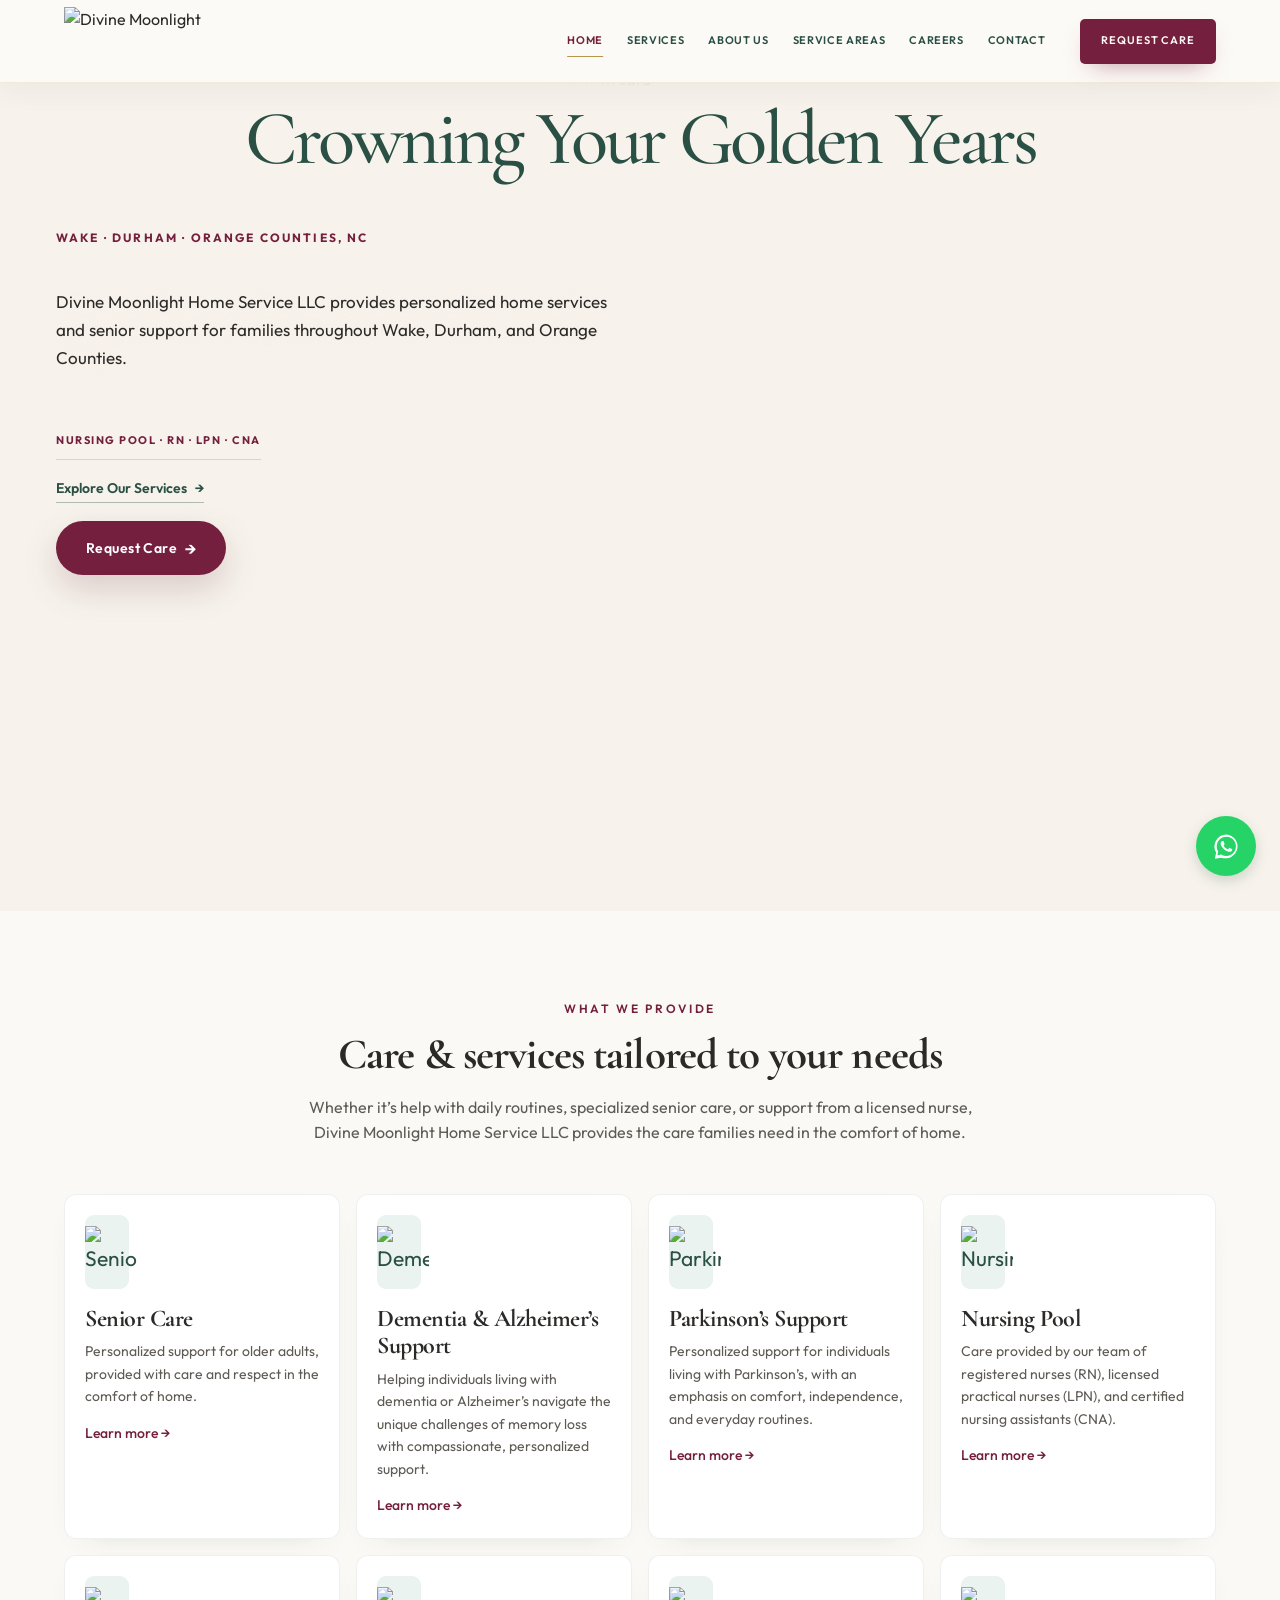
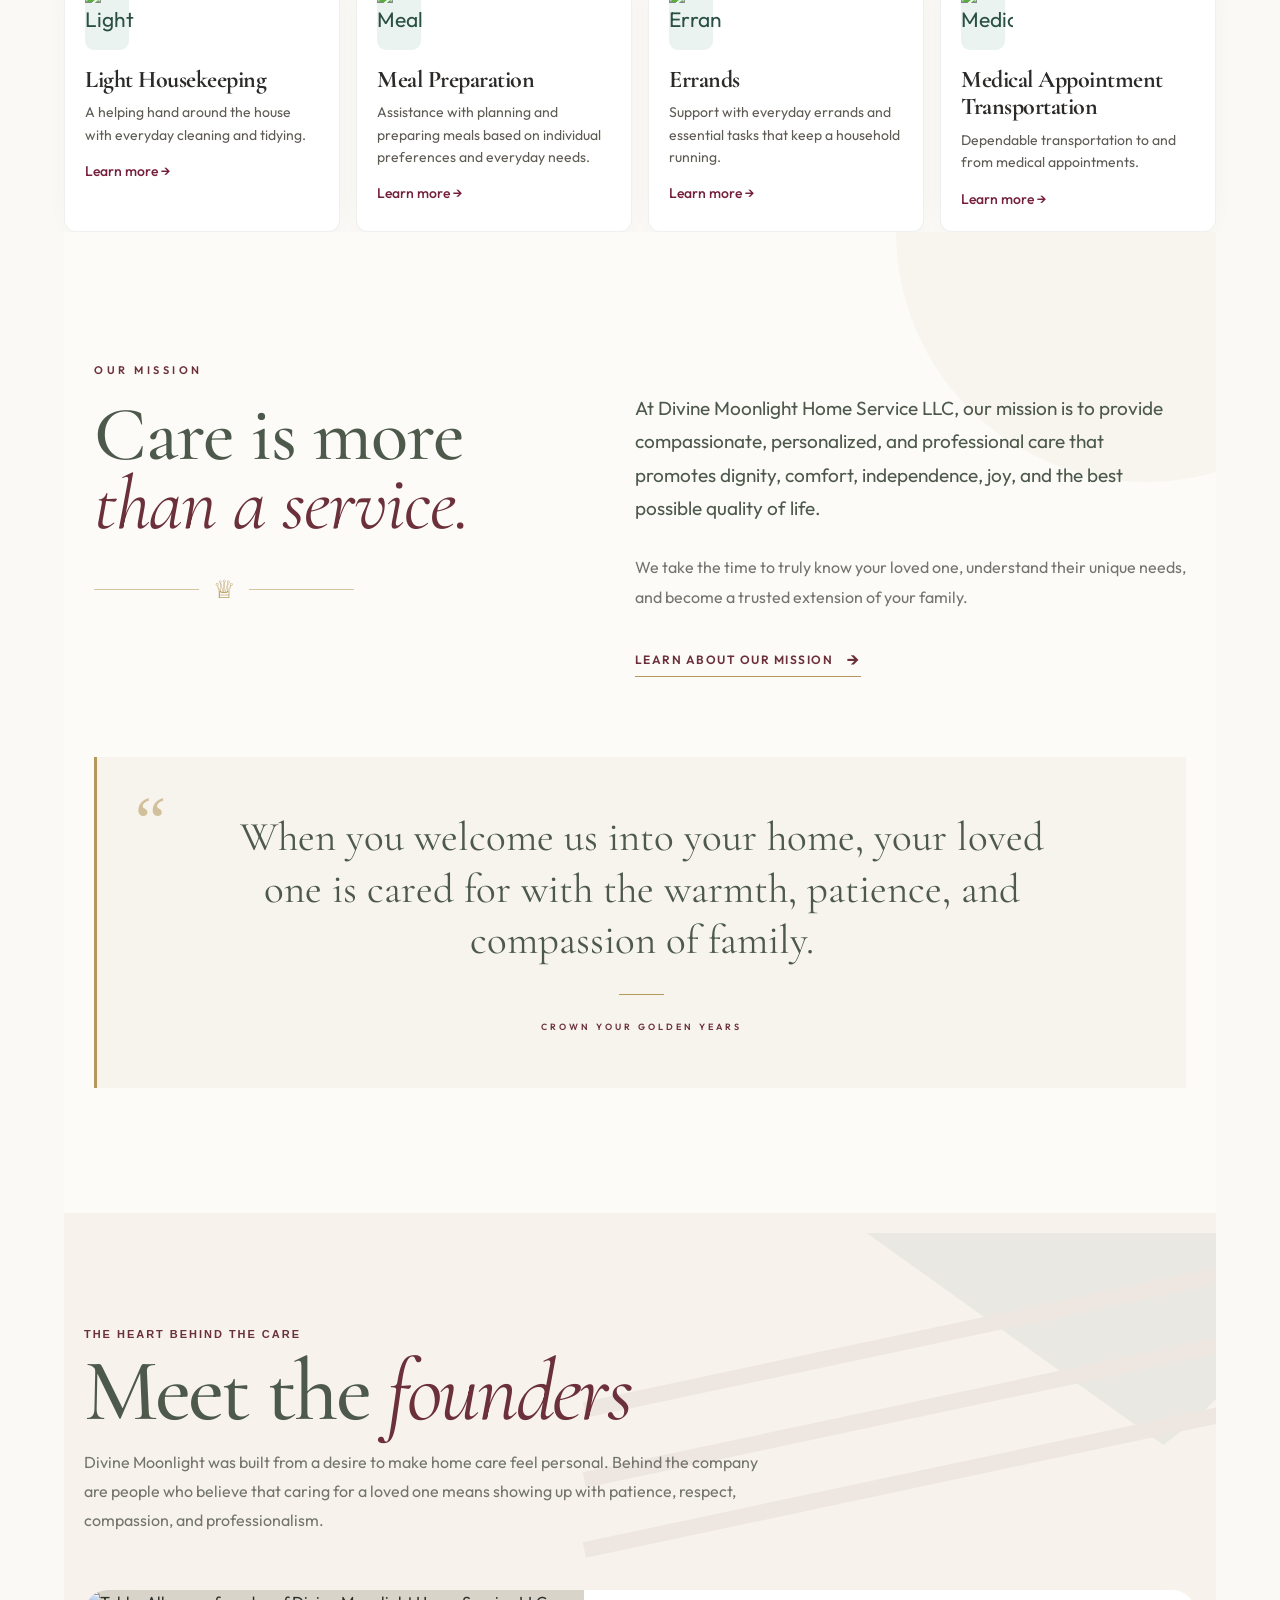
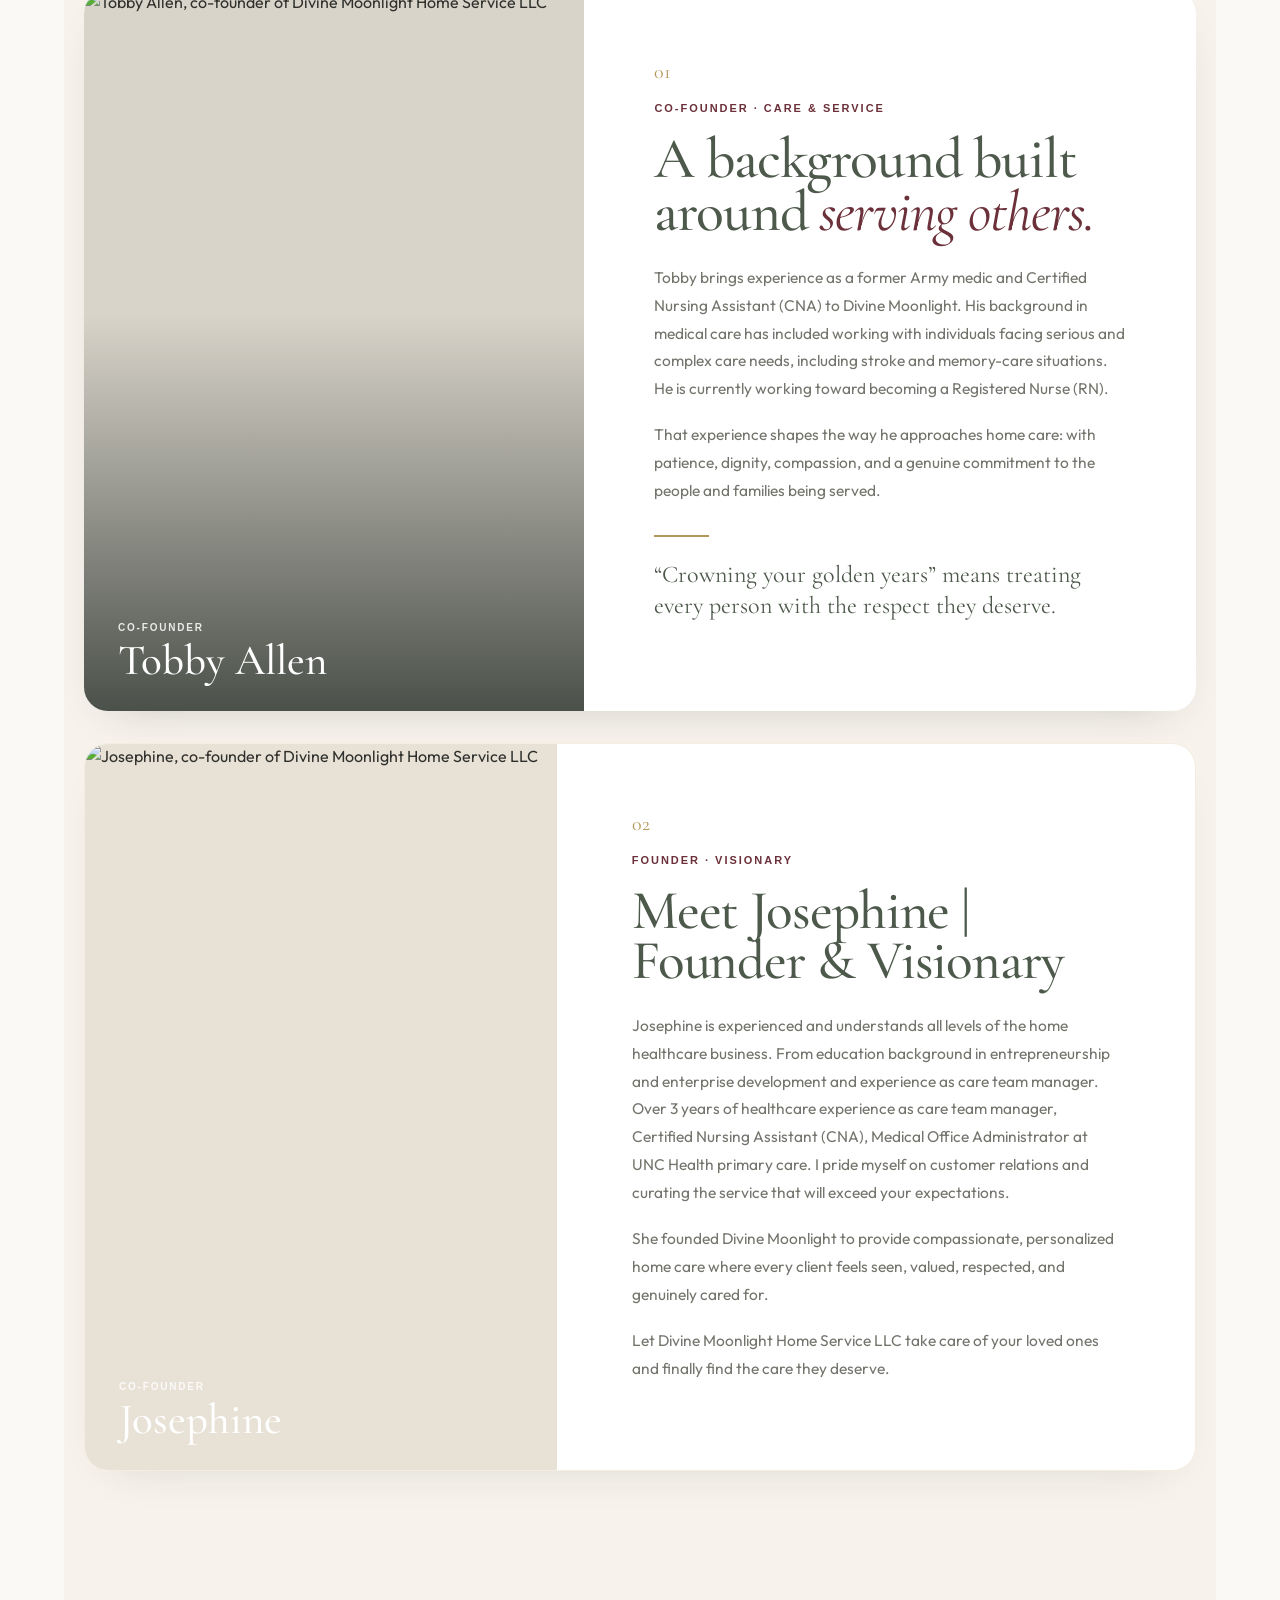
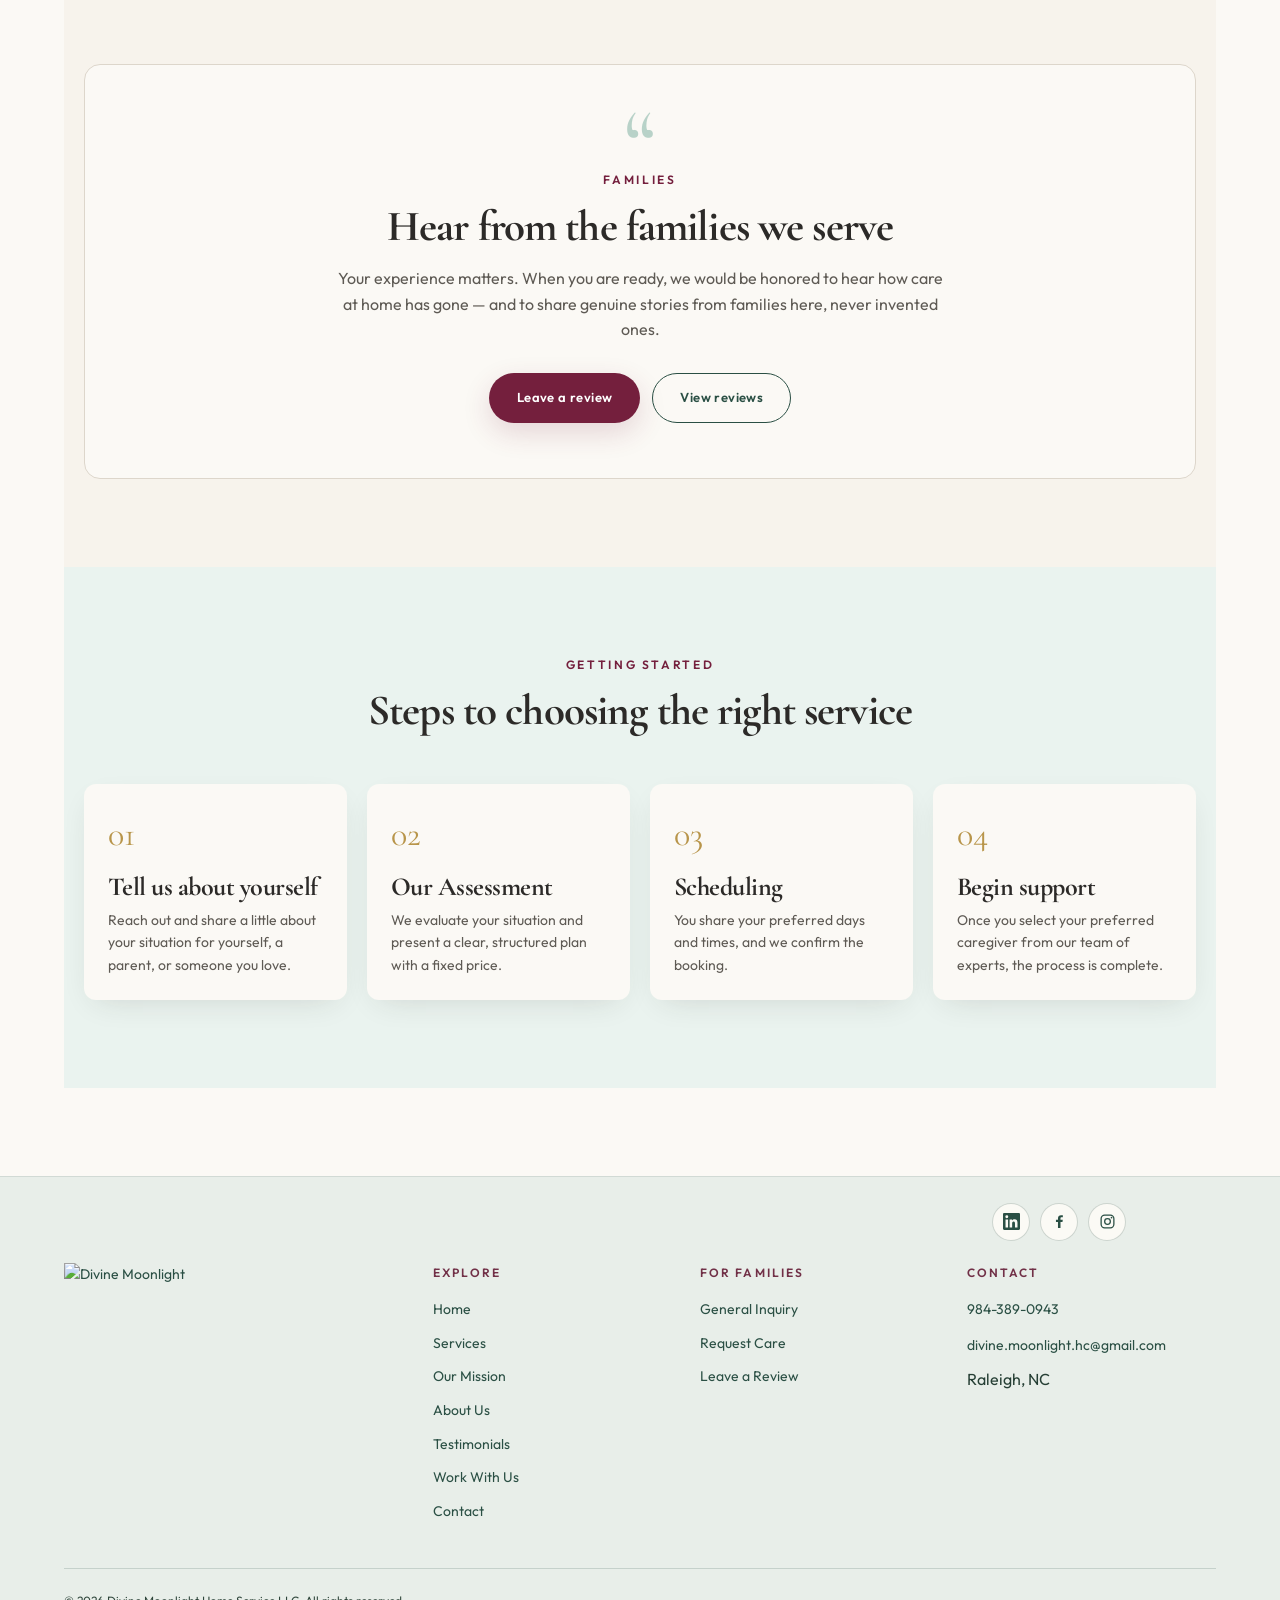
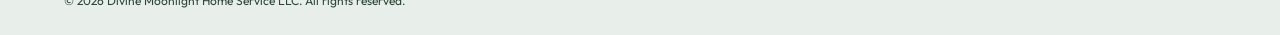
==== commit 9f6188f2: "Move footer social icons to right-side row" ====
--- a/index.html
+++ b/index.html
@@ -8,7 +8,7 @@
   <meta content="#2A4F44" name="theme-color"/>
   <meta content="index,follow" name="robots"/>
   <link href="favicon.svg" rel="icon"/>
-  <link href="styles.css?v=20261014-6" rel="stylesheet"/>
+  <link href="styles.css?v=20261014-7" rel="stylesheet"/>
   <script type="application/ld+json">
    {"@context": "https://schema.org", "@type": "LocalBusiness", "name": "Divine Moonlight Home Service LLC", "description": "Home services and senior support serving Wake County, Durham County, and Orange County, North Carolina.", "areaServed": ["Wake County, North Carolina", "Durham County, North Carolina", "Orange County, North Carolina"]}
   </script>
@@ -36,7 +36,7 @@
 <section class="block mist" id="contact"><div class="container"><div class="section-head"><div class="eyebrow">Getting started</div><h2>Steps to choosing the right service</h2></div><ol class="steps"><li class="step"><div class="step-num">01</div><h3>Tell us about yourself</h3><p>Reach out and share a little about your situation for yourself, a parent, or someone you love.</p></li><li class="step"><div class="step-num">02</div><h3>Our Assessment</h3><p>We evaluate your situation and present a clear, structured plan with a fixed price.</p></li><li class="step"><div class="step-num">03</div><h3>Scheduling</h3><p>You share your preferred days and times, and we confirm the booking.</p></li><li class="step"><div class="step-num">04</div><h3>Begin support</h3><p>Once you select your preferred caregiver from our team of experts, the process is complete.</p></li></ol></div></section></main>
 <div id="shared-site-footer"></div>
 <script src="script.js?v=20261014-1"></script>
-<script src="footer.js?v=20261014-5"></script>
+<script src="footer.js?v=20261014-6"></script>
   <script src="nav.js?v=20261014-1"></script>
  </body>
 </html>
--- a/styles.css
+++ b/styles.css
@@ -3420,7 +3420,7 @@
 .footer {
   background: #e8eee9;
   color: #263f35;
-  padding: 70px 0 25px;
+  padding: 26px 0 25px;
   border-top: 1px solid rgba(42, 79, 68, .12);
 }
 
@@ -3497,16 +3497,22 @@
   color: #2f463b;
 }
 
+.footer-social-row {
+  display: flex;
+  justify-content: flex-end;
+  align-items: center;
+  margin: 0 auto 22px;
+}
+
 .footer-social {
   display: flex;
   align-items: center;
   justify-content: flex-end;
-  align-self: flex-end;
   flex-wrap: wrap;
   gap: 10px;
   width: fit-content;
   max-width: calc(100vw - 112px);
-  margin: 18px 0 0 auto;
+  margin: 0 90px 0 auto;
   padding: 0;
   text-align: right;
 }
@@ -3544,7 +3550,16 @@
 
 @media (max-width: 700px) {
   .footer {
-    padding: 55px 0 22px;
+    padding: 24px 0 22px;
+  }
+
+  .footer-social-row {
+    margin-bottom: 20px;
+  }
+
+  .footer-social {
+    margin-right: 80px;
+    max-width: calc(100vw - 112px);
   }
 
   .footer-grid {
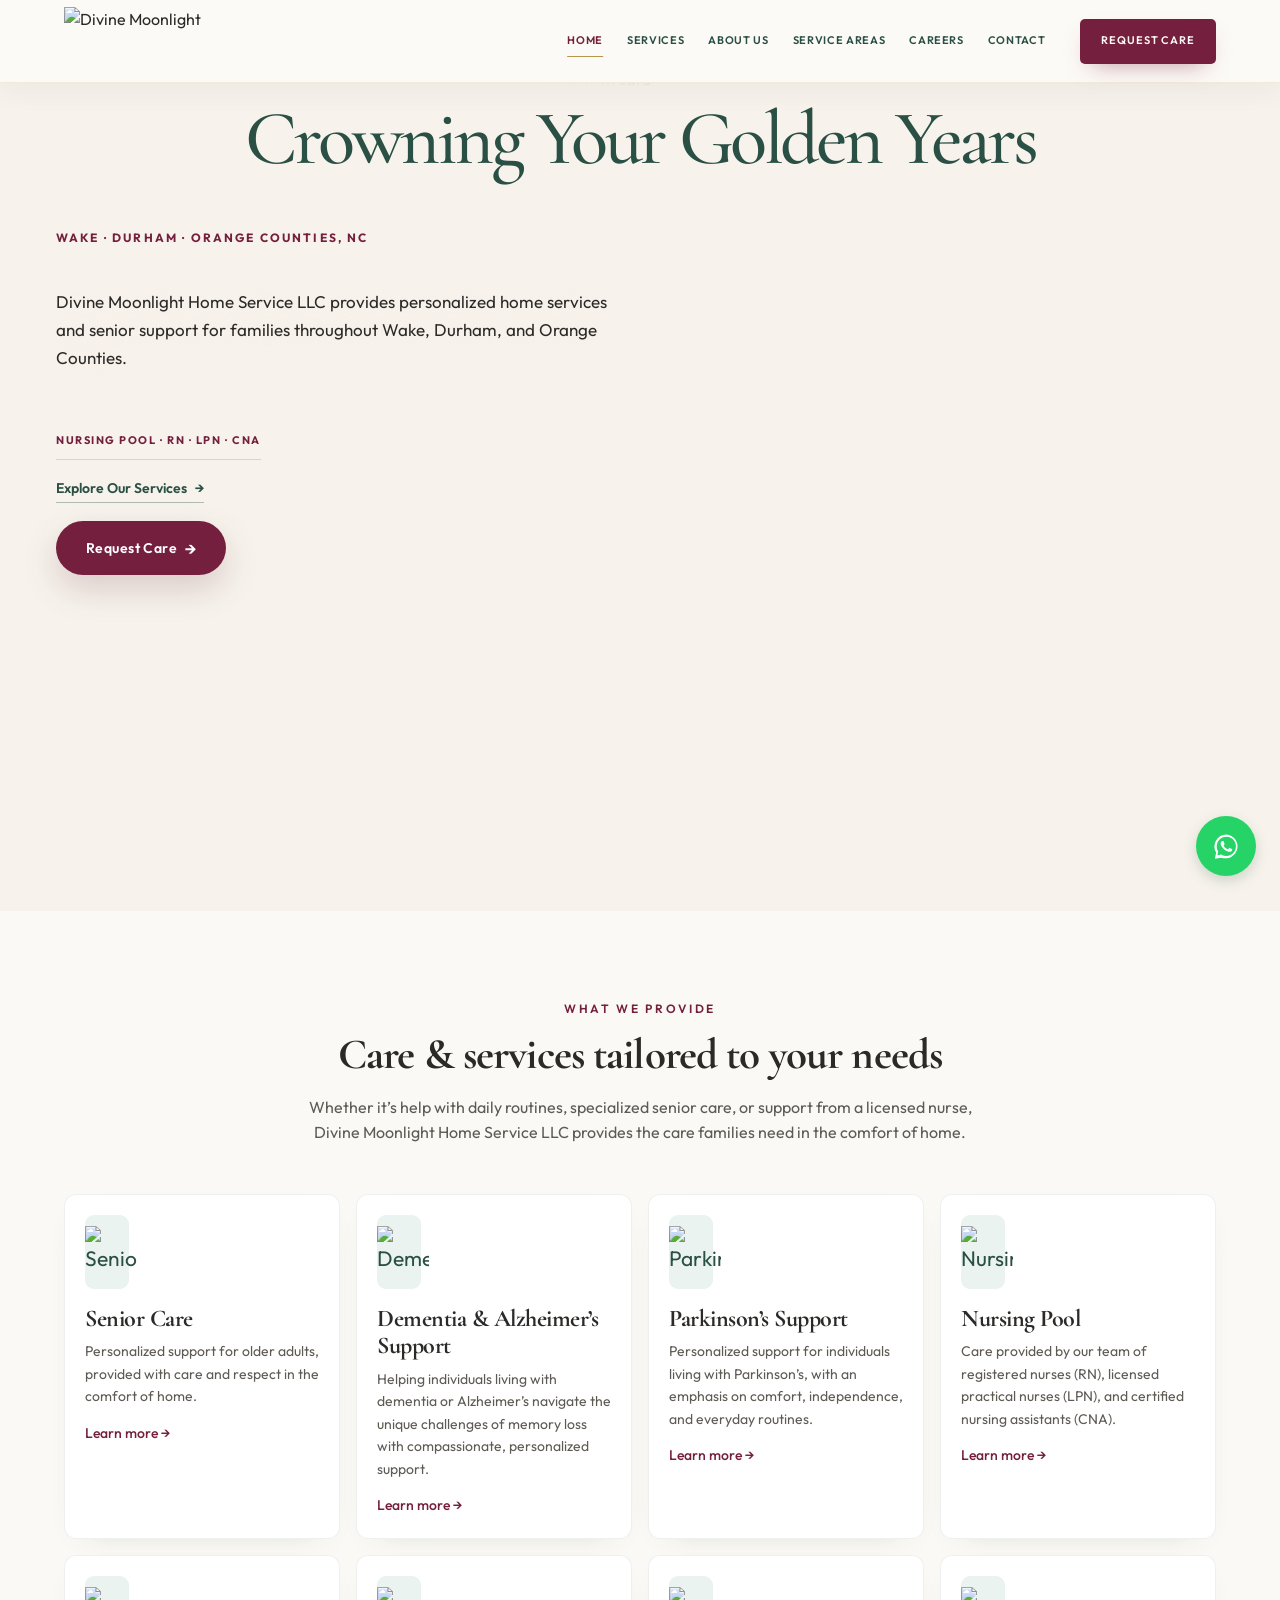
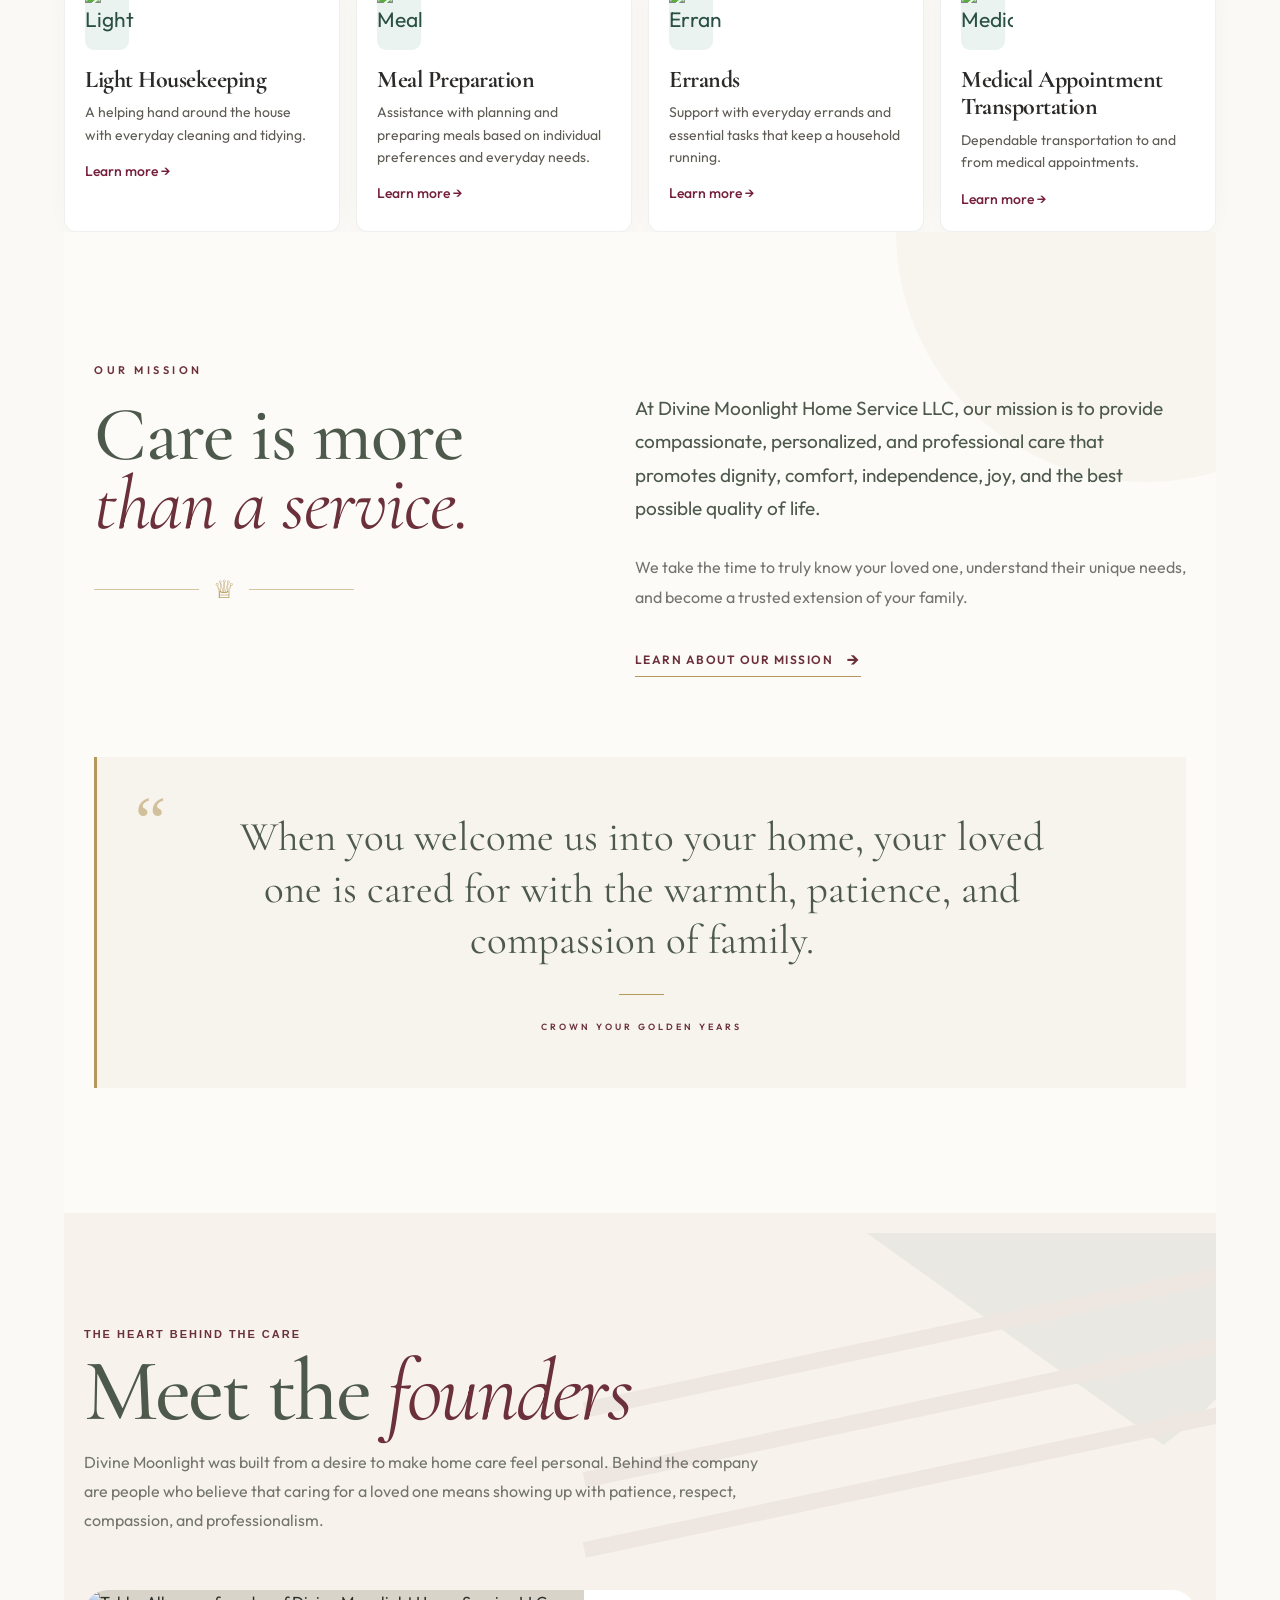
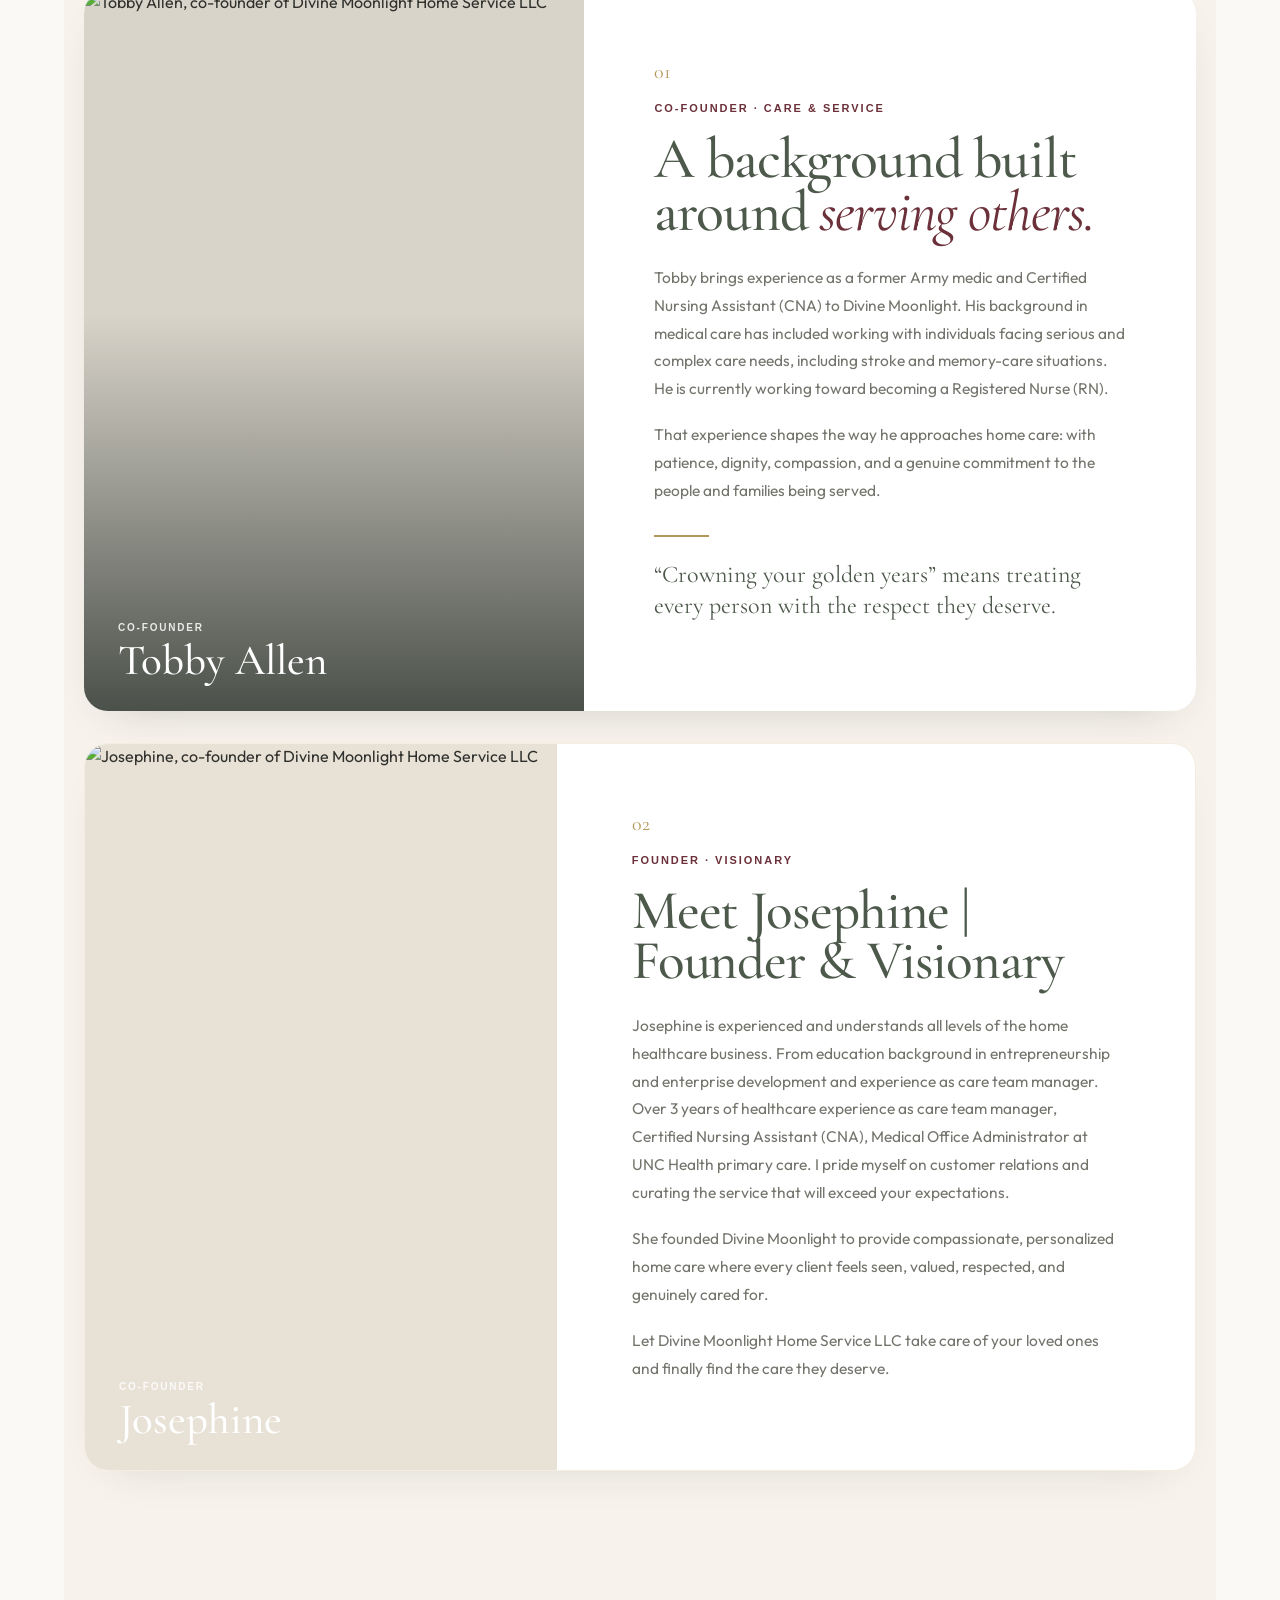
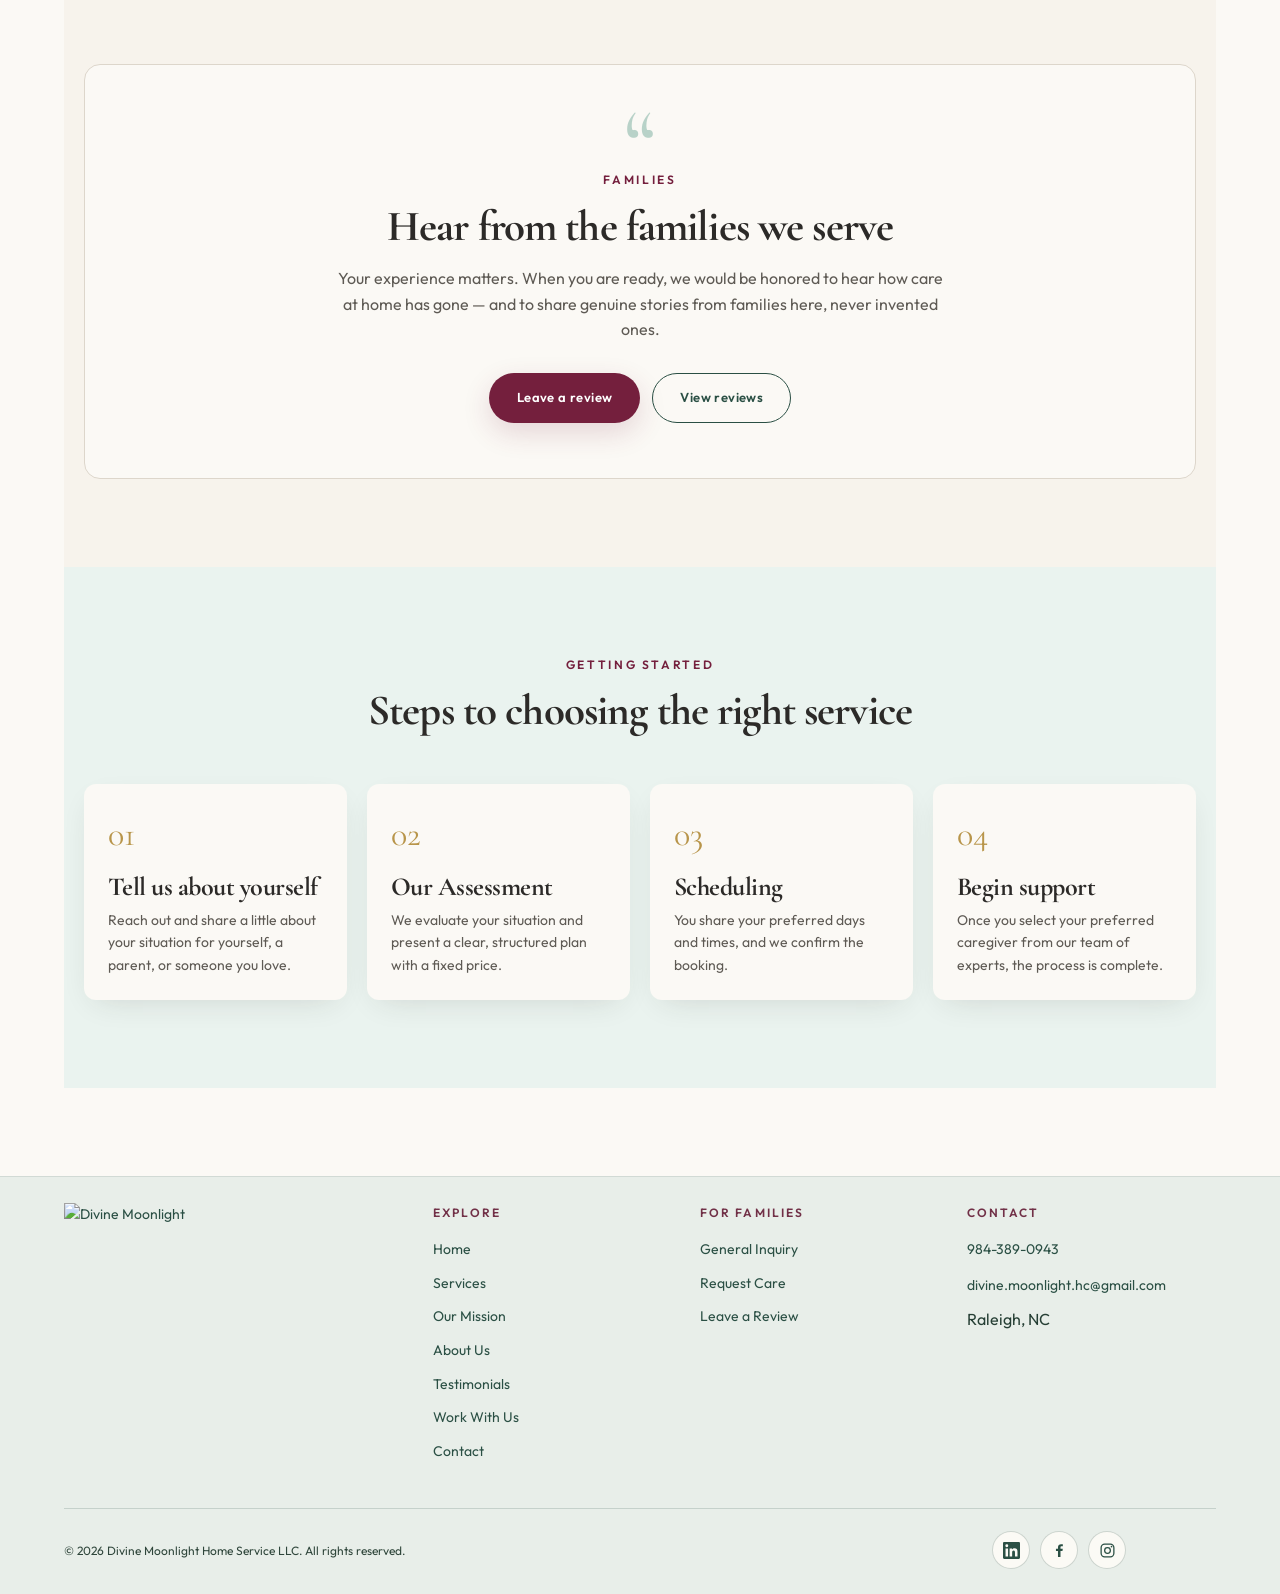
==== commit 5da33e98: "Position social icons at footer bottom right" ====
--- a/index.html
+++ b/index.html
@@ -8,7 +8,7 @@
   <meta content="#2A4F44" name="theme-color"/>
   <meta content="index,follow" name="robots"/>
   <link href="favicon.svg" rel="icon"/>
-  <link href="styles.css?v=20261014-7" rel="stylesheet"/>
+  <link href="styles.css?v=20261014-8" rel="stylesheet"/>
   <script type="application/ld+json">
    {"@context": "https://schema.org", "@type": "LocalBusiness", "name": "Divine Moonlight Home Service LLC", "description": "Home services and senior support serving Wake County, Durham County, and Orange County, North Carolina.", "areaServed": ["Wake County, North Carolina", "Durham County, North Carolina", "Orange County, North Carolina"]}
   </script>
@@ -36,7 +36,7 @@
 <section class="block mist" id="contact"><div class="container"><div class="section-head"><div class="eyebrow">Getting started</div><h2>Steps to choosing the right service</h2></div><ol class="steps"><li class="step"><div class="step-num">01</div><h3>Tell us about yourself</h3><p>Reach out and share a little about your situation for yourself, a parent, or someone you love.</p></li><li class="step"><div class="step-num">02</div><h3>Our Assessment</h3><p>We evaluate your situation and present a clear, structured plan with a fixed price.</p></li><li class="step"><div class="step-num">03</div><h3>Scheduling</h3><p>You share your preferred days and times, and we confirm the booking.</p></li><li class="step"><div class="step-num">04</div><h3>Begin support</h3><p>Once you select your preferred caregiver from our team of experts, the process is complete.</p></li></ol></div></section></main>
 <div id="shared-site-footer"></div>
 <script src="script.js?v=20261014-1"></script>
-<script src="footer.js?v=20261014-6"></script>
+<script src="footer.js?v=20261014-7"></script>
   <script src="nav.js?v=20261014-1"></script>
  </body>
 </html>
--- a/styles.css
+++ b/styles.css
@@ -3491,17 +3491,11 @@
   margin-top: 45px;
   padding-top: 22px;
   display: flex;
+  align-items: center;
   justify-content: space-between;
   gap: 20px;
   font-size: 12px;
   color: #2f463b;
-}
-
-.footer-social-row {
-  display: flex;
-  justify-content: flex-end;
-  align-items: center;
-  margin: 0 auto 22px;
 }
 
 .footer-social {
@@ -3509,6 +3503,7 @@
   align-items: center;
   justify-content: flex-end;
   flex-wrap: wrap;
+  flex: 0 0 auto;
   gap: 10px;
   width: fit-content;
   max-width: calc(100vw - 112px);
@@ -3553,12 +3548,9 @@
     padding: 24px 0 22px;
   }
 
-  .footer-social-row {
-    margin-bottom: 20px;
-  }
-
   .footer-social {
-    margin-right: 80px;
+    align-self: flex-end;
+    margin: 8px 80px 0 0;
     max-width: calc(100vw - 112px);
   }
 
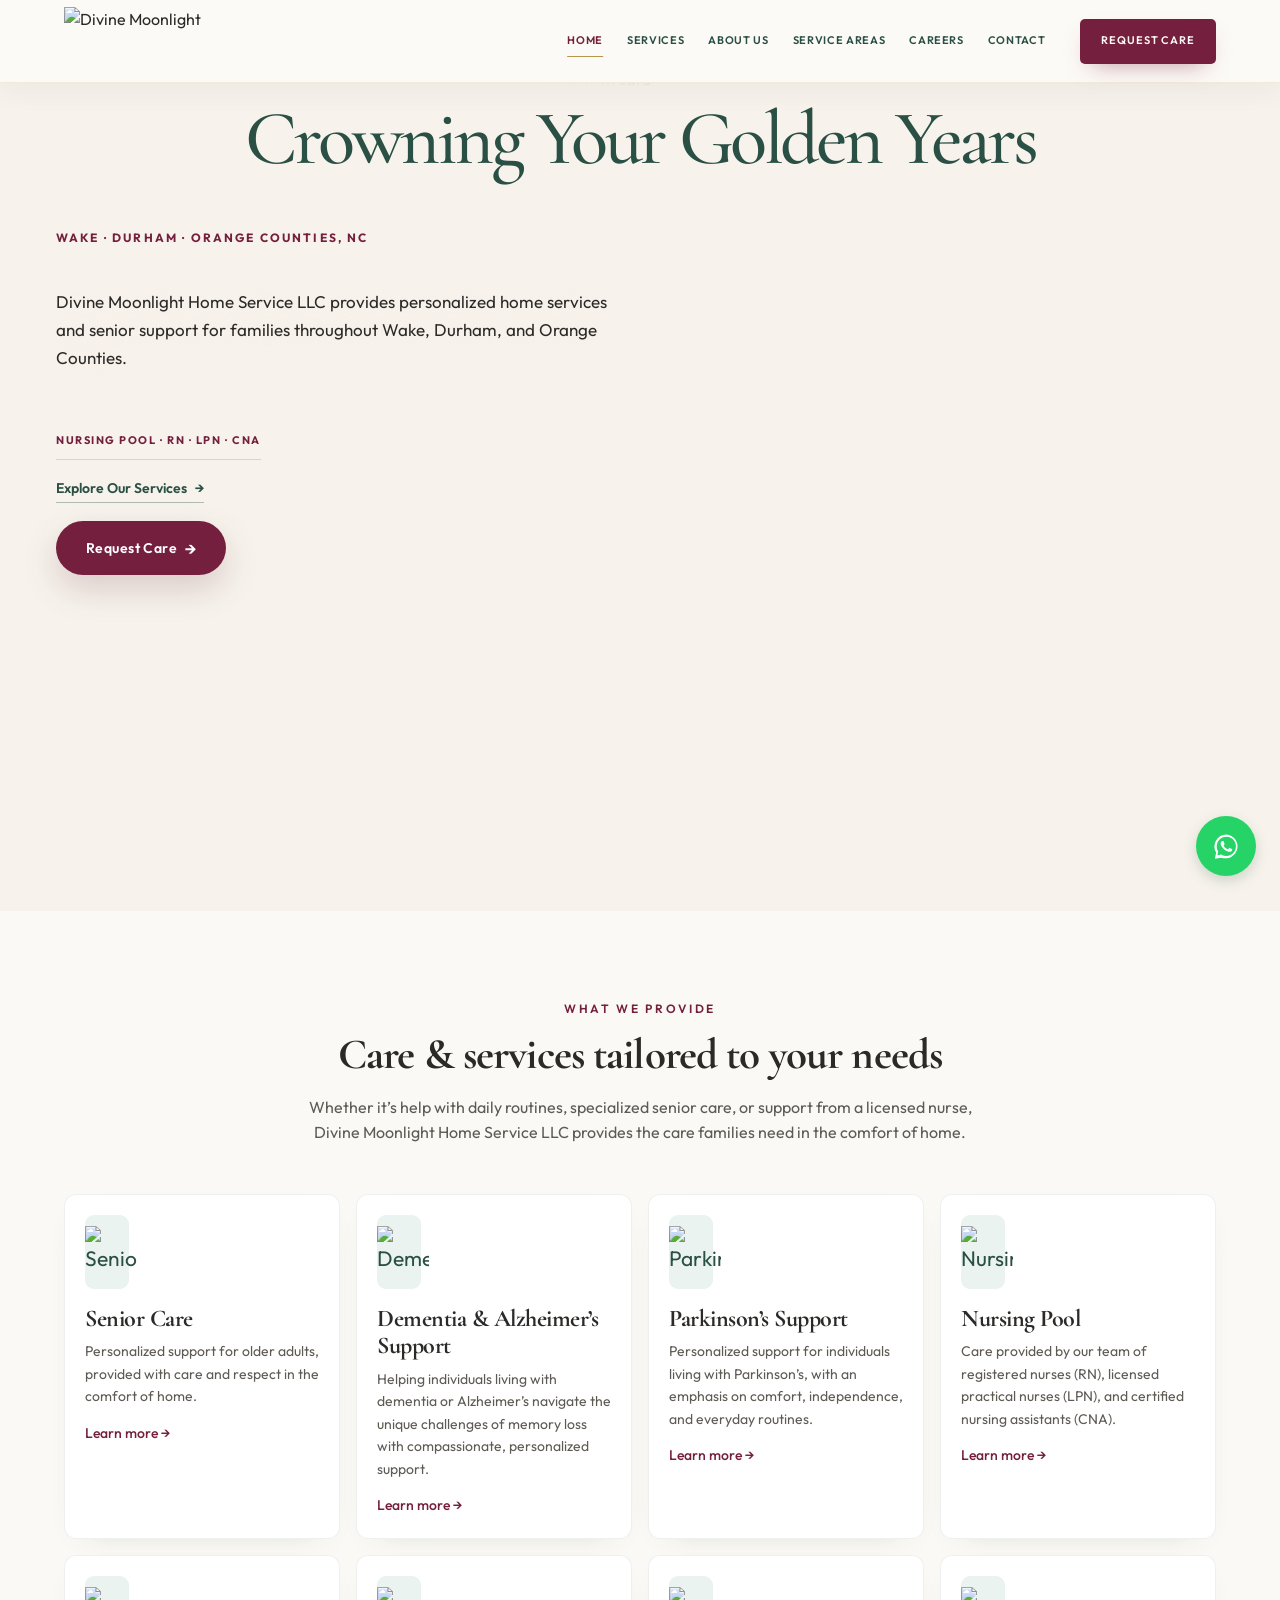
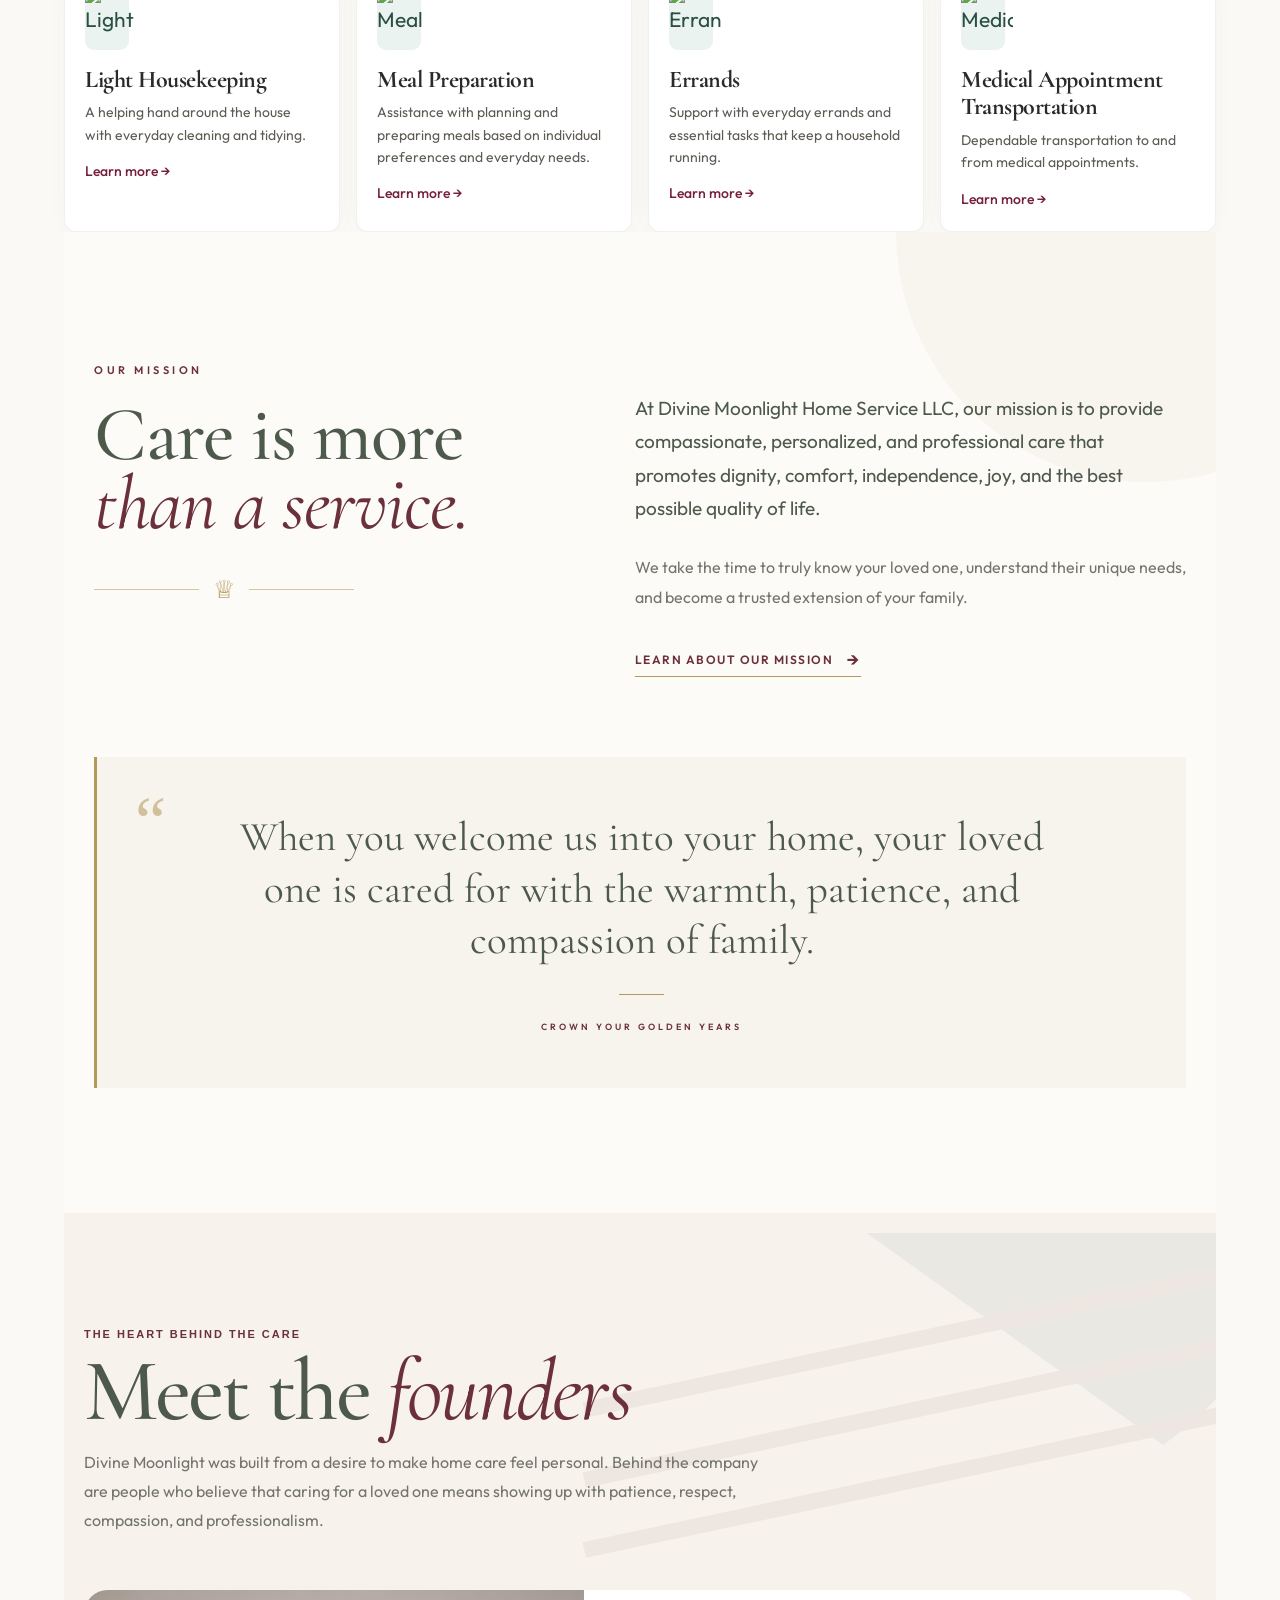
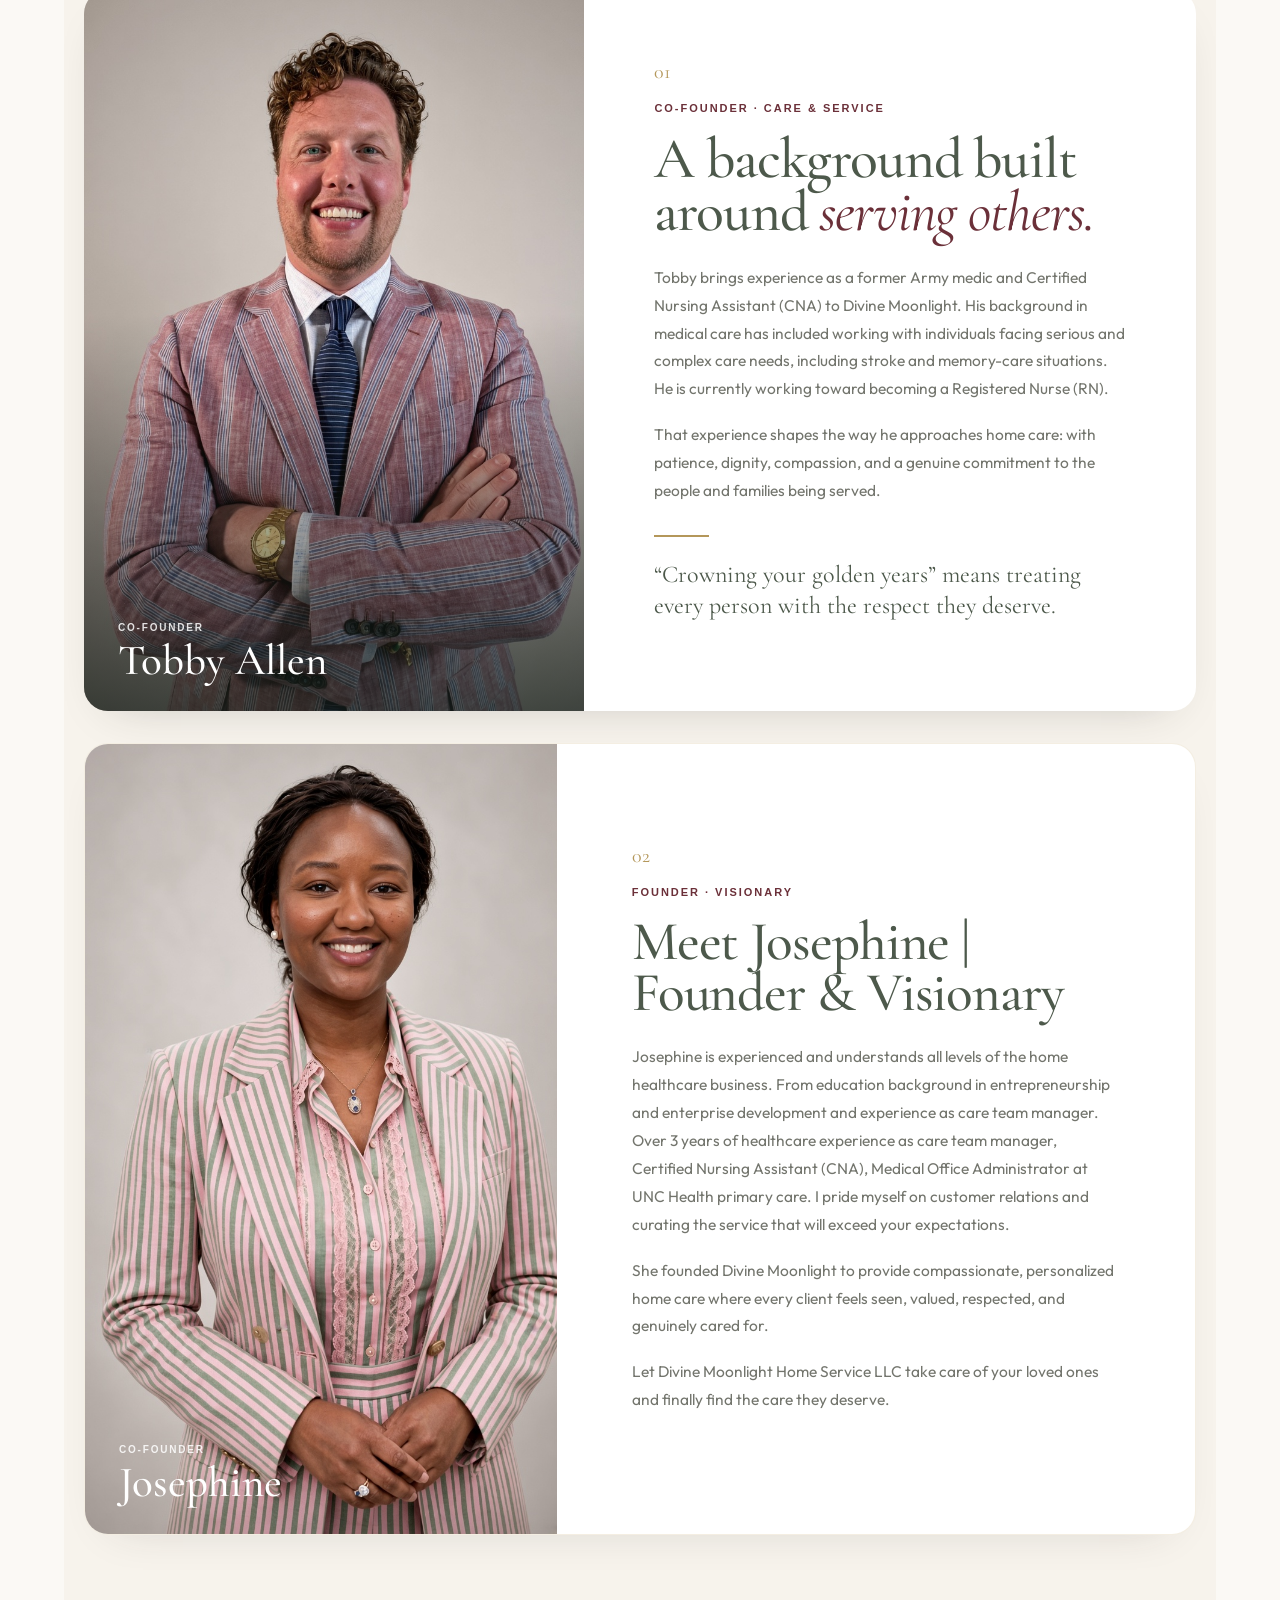
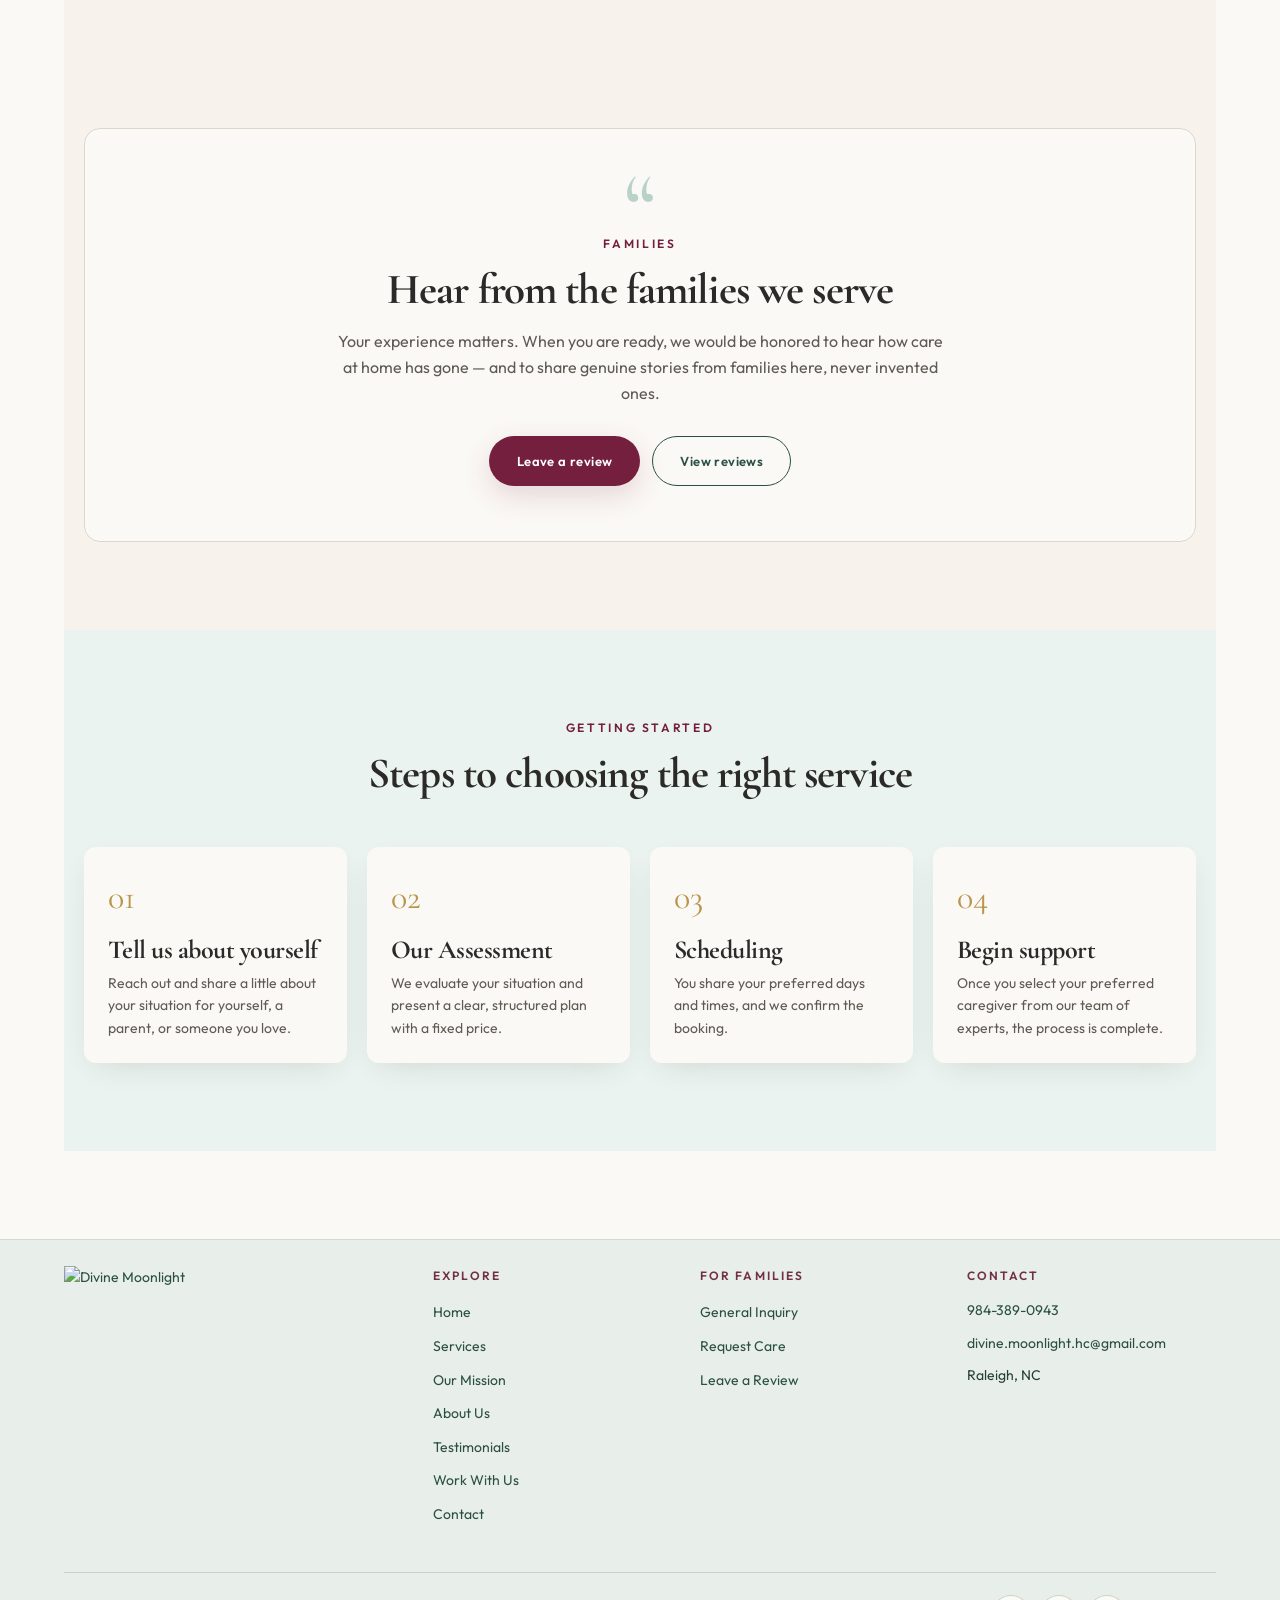
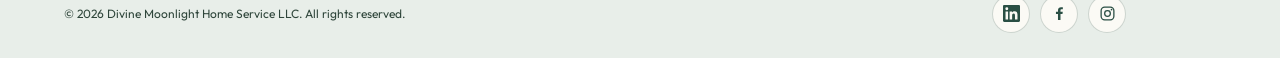
==== commit c0dc0a85: "Fix founder bio image extensions" ====
--- a/index.html
+++ b/index.html
@@ -8,7 +8,7 @@
   <meta content="#2A4F44" name="theme-color"/>
   <meta content="index,follow" name="robots"/>
   <link href="favicon.svg" rel="icon"/>
-  <link href="styles.css?v=20261014-8" rel="stylesheet"/>
+  <link href="styles.css?v=20261014-9" rel="stylesheet"/>
   <script type="application/ld+json">
    {"@context": "https://schema.org", "@type": "LocalBusiness", "name": "Divine Moonlight Home Service LLC", "description": "Home services and senior support serving Wake County, Durham County, and Orange County, North Carolina.", "areaServed": ["Wake County, North Carolina", "Durham County, North Carolina", "Orange County, North Carolina"]}
   </script>
@@ -31,7 +31,7 @@
 <article class="card"><div class="icon"><img src="media/icons/car-icon.svg" alt="Medical Appointment Transportation Icon"></div><h3>Medical Appointment Transportation</h3><p>Dependable transportation to and from medical appointments.</p><a class="learn" href="services.html#medical-transportation">Learn more &rarr;</a></article>
 </div>
 <section class="home-mission" id="mission"><div class="home-mission-inner"><div class="home-mission-heading reveal-mission"><span class="home-mission-eyebrow">OUR MISSION</span><h2>Care is more<br><em>than a service.</em></h2><div class="home-mission-crown"><span></span><div>♕</div><span></span></div></div><div class="home-mission-content reveal-mission"><p class="home-mission-lead">At Divine Moonlight Home Service LLC, our mission is to provide compassionate, personalized, and professional care that promotes dignity, comfort, independence, joy, and the best possible quality of life.</p><p>We take the time to truly know your loved one, understand their unique needs, and become a trusted extension of your family.</p><a href="mission.html" class="mission-link"><span>Learn About Our Mission</span><span class="mission-arrow">→</span></a></div><div class="home-mission-quote reveal-mission"><div class="quote-mark">“</div><p>When you welcome us into your home, your loved one is cared for with the warmth, patience, and compassion of family.</p><div class="quote-line"></div><span>CROWN YOUR GOLDEN YEARS</span></div></div></section>
-<section class="founders-section" id="about"><div class="founders-background" aria-hidden="true"><div class="flag-star"></div><div class="flag-stripe stripe-one"></div><div class="flag-stripe stripe-two"></div><div class="flag-stripe stripe-three"></div></div><div class="container founders-inner"><div class="founders-intro"><span class="founders-kicker">THE HEART BEHIND THE CARE</span><h2>Meet the <em>founders</em></h2><p>Divine Moonlight was built from a desire to make home care feel personal. Behind the company are people who believe that caring for a loved one means showing up with patience, respect, compassion, and professionalism.</p></div><div class="founders-feature"><div class="founder-image-wrap"><img src="media/toby-bio.jpeg" alt="Tobby Allen, co-founder of Divine Moonlight Home Service LLC"><div class="founder-image-label"><span>Co-Founder</span><strong>Tobby Allen</strong></div></div><div class="founder-story"><span class="founder-number">01</span><span class="founder-role">CO-FOUNDER · CARE &amp; SERVICE</span><h3>A background built around <em>serving others.</em></h3><p>Tobby brings experience as a former Army medic and Certified Nursing Assistant (CNA) to Divine Moonlight. His background in medical care has included working with individuals facing serious and complex care needs, including stroke and memory-care situations. He is currently working toward becoming a Registered Nurse (RN).</p><p>That experience shapes the way he approaches home care: with patience, dignity, compassion, and a genuine commitment to the people and families being served.</p><div class="founder-rule"></div><p class="founder-quote">“Crowning your golden years” means treating every person with the respect they deserve.</p></div></div><div class="founders-josephine"><div class="josephine-photo"><img src="media/josie-bio.jpeg" alt="Josephine, co-founder of Divine Moonlight Home Service LLC"><div class="josephine-placeholder" aria-hidden="true">Josephine</div><div class="founder-image-label"><span>Co-Founder</span><strong>Josephine</strong></div></div><div class="josephine-copy"><span class="founder-number">02</span><span class="founder-role">FOUNDER · VISIONARY</span><h3>Meet Josephine | Founder &amp; Visionary</h3><p>Josephine is experienced and understands all levels of the home healthcare business. From education background in entrepreneurship and enterprise development and experience as care team manager. Over 3 years of healthcare experience as care team manager, Certified Nursing Assistant (CNA), Medical Office Administrator at UNC Health primary care. I pride myself on customer relations and curating the service that will exceed your expectations.</p><p>She founded Divine Moonlight to provide compassionate, personalized home care where every client feels seen, valued, respected, and genuinely cared for.</p><p>Let Divine Moonlight Home Service LLC take care of your loved ones and finally find the care they deserve.</p></div></div></div></section>
+<section class="founders-section" id="about"><div class="founders-background" aria-hidden="true"><div class="flag-star"></div><div class="flag-stripe stripe-one"></div><div class="flag-stripe stripe-two"></div><div class="flag-stripe stripe-three"></div></div><div class="container founders-inner"><div class="founders-intro"><span class="founders-kicker">THE HEART BEHIND THE CARE</span><h2>Meet the <em>founders</em></h2><p>Divine Moonlight was built from a desire to make home care feel personal. Behind the company are people who believe that caring for a loved one means showing up with patience, respect, compassion, and professionalism.</p></div><div class="founders-feature"><div class="founder-image-wrap"><img src="media/toby-bio.jpg" alt="Tobby Allen, co-founder of Divine Moonlight Home Service LLC"><div class="founder-image-label"><span>Co-Founder</span><strong>Tobby Allen</strong></div></div><div class="founder-story"><span class="founder-number">01</span><span class="founder-role">CO-FOUNDER · CARE &amp; SERVICE</span><h3>A background built around <em>serving others.</em></h3><p>Tobby brings experience as a former Army medic and Certified Nursing Assistant (CNA) to Divine Moonlight. His background in medical care has included working with individuals facing serious and complex care needs, including stroke and memory-care situations. He is currently working toward becoming a Registered Nurse (RN).</p><p>That experience shapes the way he approaches home care: with patience, dignity, compassion, and a genuine commitment to the people and families being served.</p><div class="founder-rule"></div><p class="founder-quote">“Crowning your golden years” means treating every person with the respect they deserve.</p></div></div><div class="founders-josephine"><div class="josephine-photo"><img src="media/josie-bio.jpg" alt="Josephine, co-founder of Divine Moonlight Home Service LLC"><div class="josephine-placeholder" aria-hidden="true">Josephine</div><div class="founder-image-label"><span>Co-Founder</span><strong>Josephine</strong></div></div><div class="josephine-copy"><span class="founder-number">02</span><span class="founder-role">FOUNDER · VISIONARY</span><h3>Meet Josephine | Founder &amp; Visionary</h3><p>Josephine is experienced and understands all levels of the home healthcare business. From education background in entrepreneurship and enterprise development and experience as care team manager. Over 3 years of healthcare experience as care team manager, Certified Nursing Assistant (CNA), Medical Office Administrator at UNC Health primary care. I pride myself on customer relations and curating the service that will exceed your expectations.</p><p>She founded Divine Moonlight to provide compassionate, personalized home care where every client feels seen, valued, respected, and genuinely cared for.</p><p>Let Divine Moonlight Home Service LLC take care of your loved ones and finally find the care they deserve.</p></div></div></div></section>
 <section class="block cream" id="testimonials"><div class="container"><div class="quote-box"><div class="quote-mark">&ldquo;</div><div class="eyebrow">Families</div><h2 style="font-size:43px;margin-top:12px">Hear from the families we serve</h2><p style="max-width:620px;margin:15px auto;color:var(--muted)">Your experience matters. When you are ready, we would be honored to hear how care at home has gone &mdash; and to share genuine stories from families here, never invented ones.</p><div class="actions" style="justify-content:center"><a class="btn btn-primary" href="reviews.html">Leave a review</a><a class="btn btn-secondary" href="reviews.html">View reviews</a></div></div></div></section>
 <section class="block mist" id="contact"><div class="container"><div class="section-head"><div class="eyebrow">Getting started</div><h2>Steps to choosing the right service</h2></div><ol class="steps"><li class="step"><div class="step-num">01</div><h3>Tell us about yourself</h3><p>Reach out and share a little about your situation for yourself, a parent, or someone you love.</p></li><li class="step"><div class="step-num">02</div><h3>Our Assessment</h3><p>We evaluate your situation and present a clear, structured plan with a fixed price.</p></li><li class="step"><div class="step-num">03</div><h3>Scheduling</h3><p>You share your preferred days and times, and we confirm the booking.</p></li><li class="step"><div class="step-num">04</div><h3>Begin support</h3><p>Once you select your preferred caregiver from our team of experts, the process is complete.</p></li></ol></div></section></main>
 <div id="shared-site-footer"></div>
--- a/styles.css
+++ b/styles.css
@@ -3486,6 +3486,14 @@
   gap: 10px !important;
 }
 
+.footer-contact li,
+.footer-contact li a {
+  font-family: var(--sans);
+  font-size: 14px;
+  font-weight: 400;
+  line-height: 1.6;
+}
+
 .copyright {
   border-top: 1px solid rgba(42, 79, 68, .18);
   margin-top: 45px;
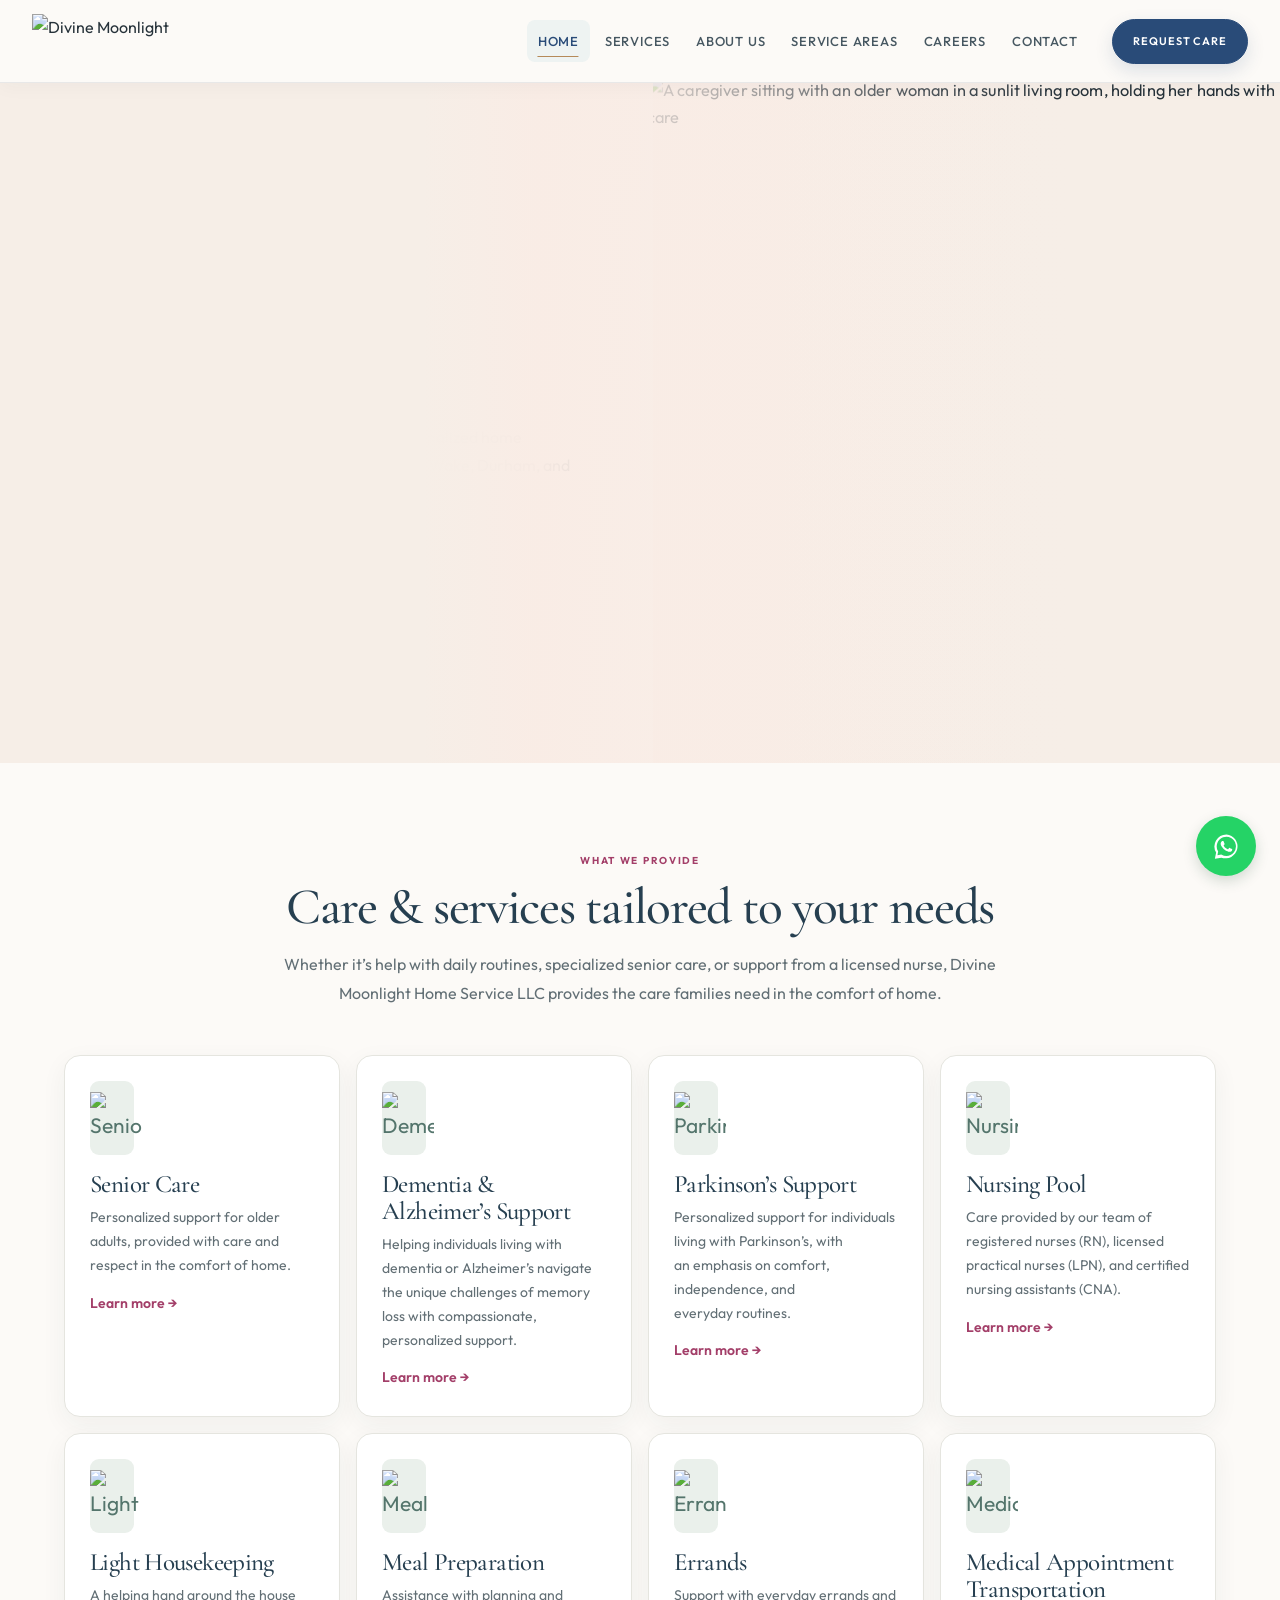
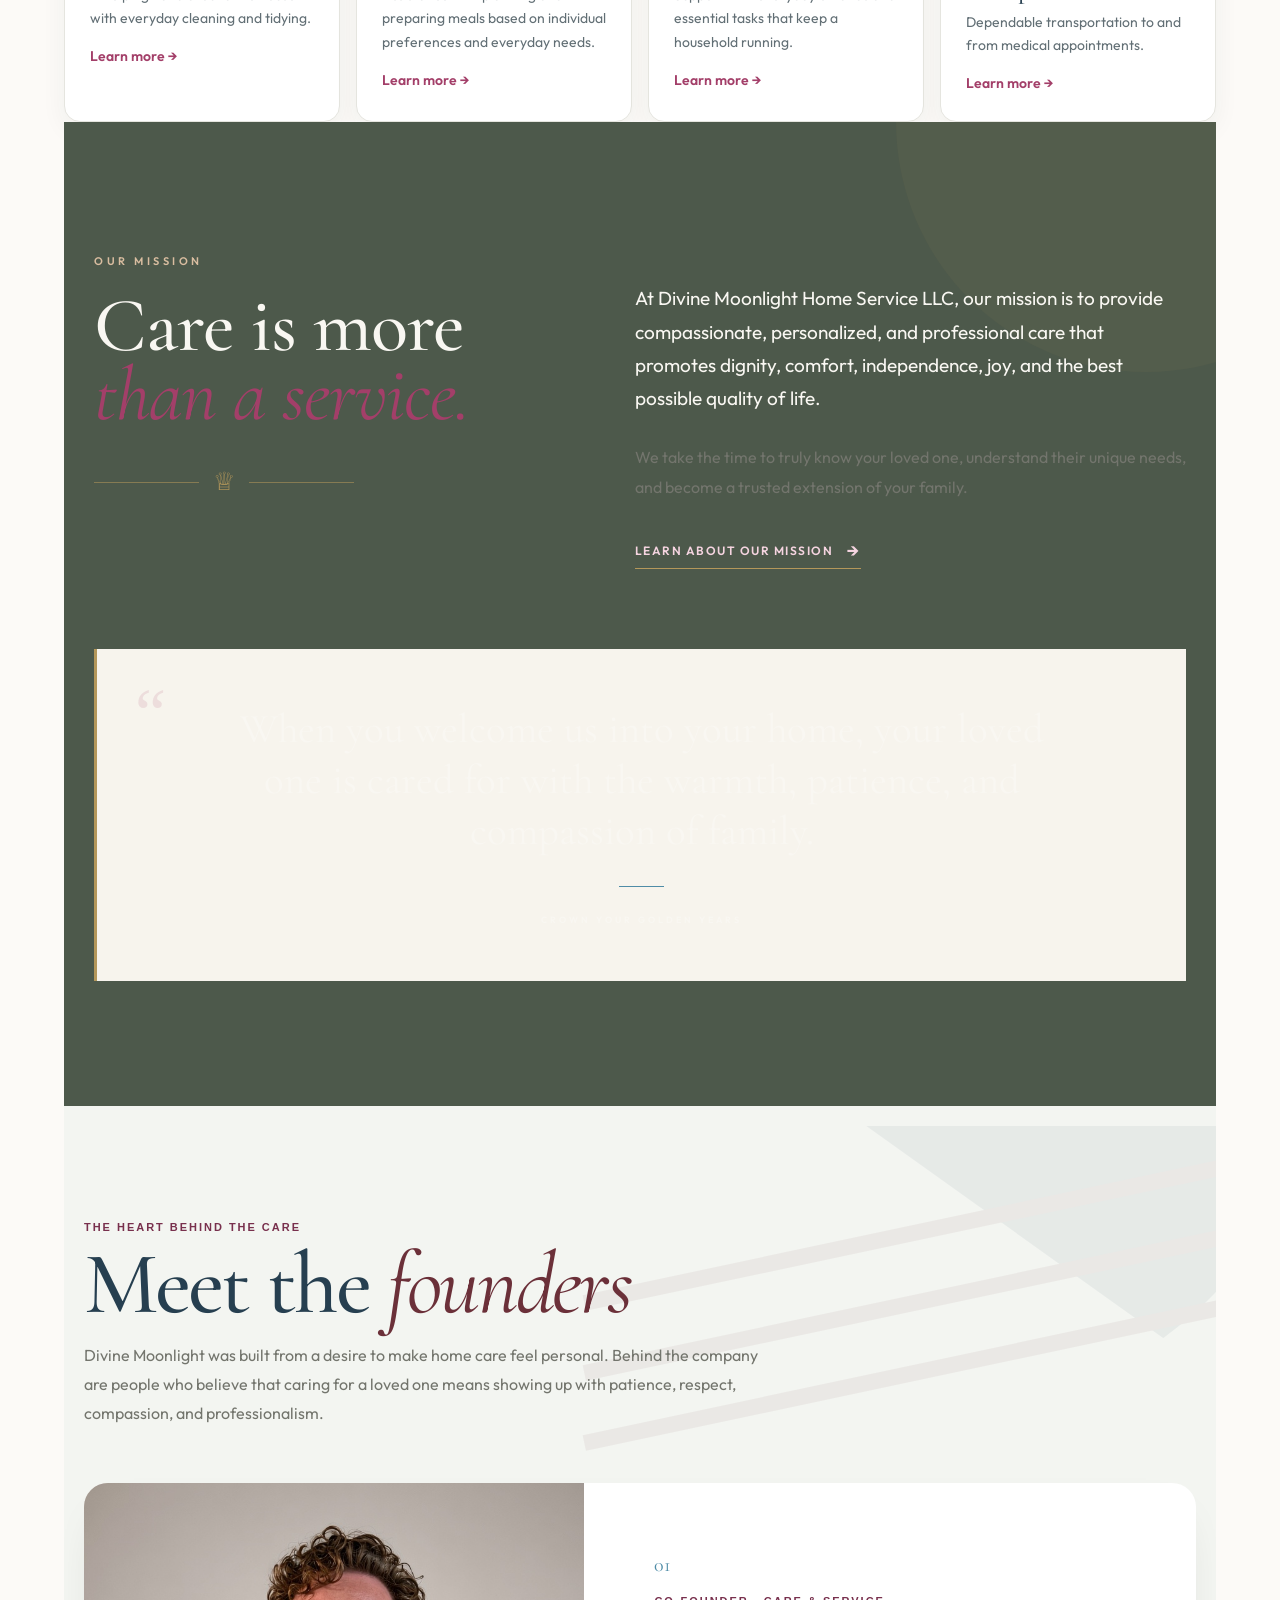
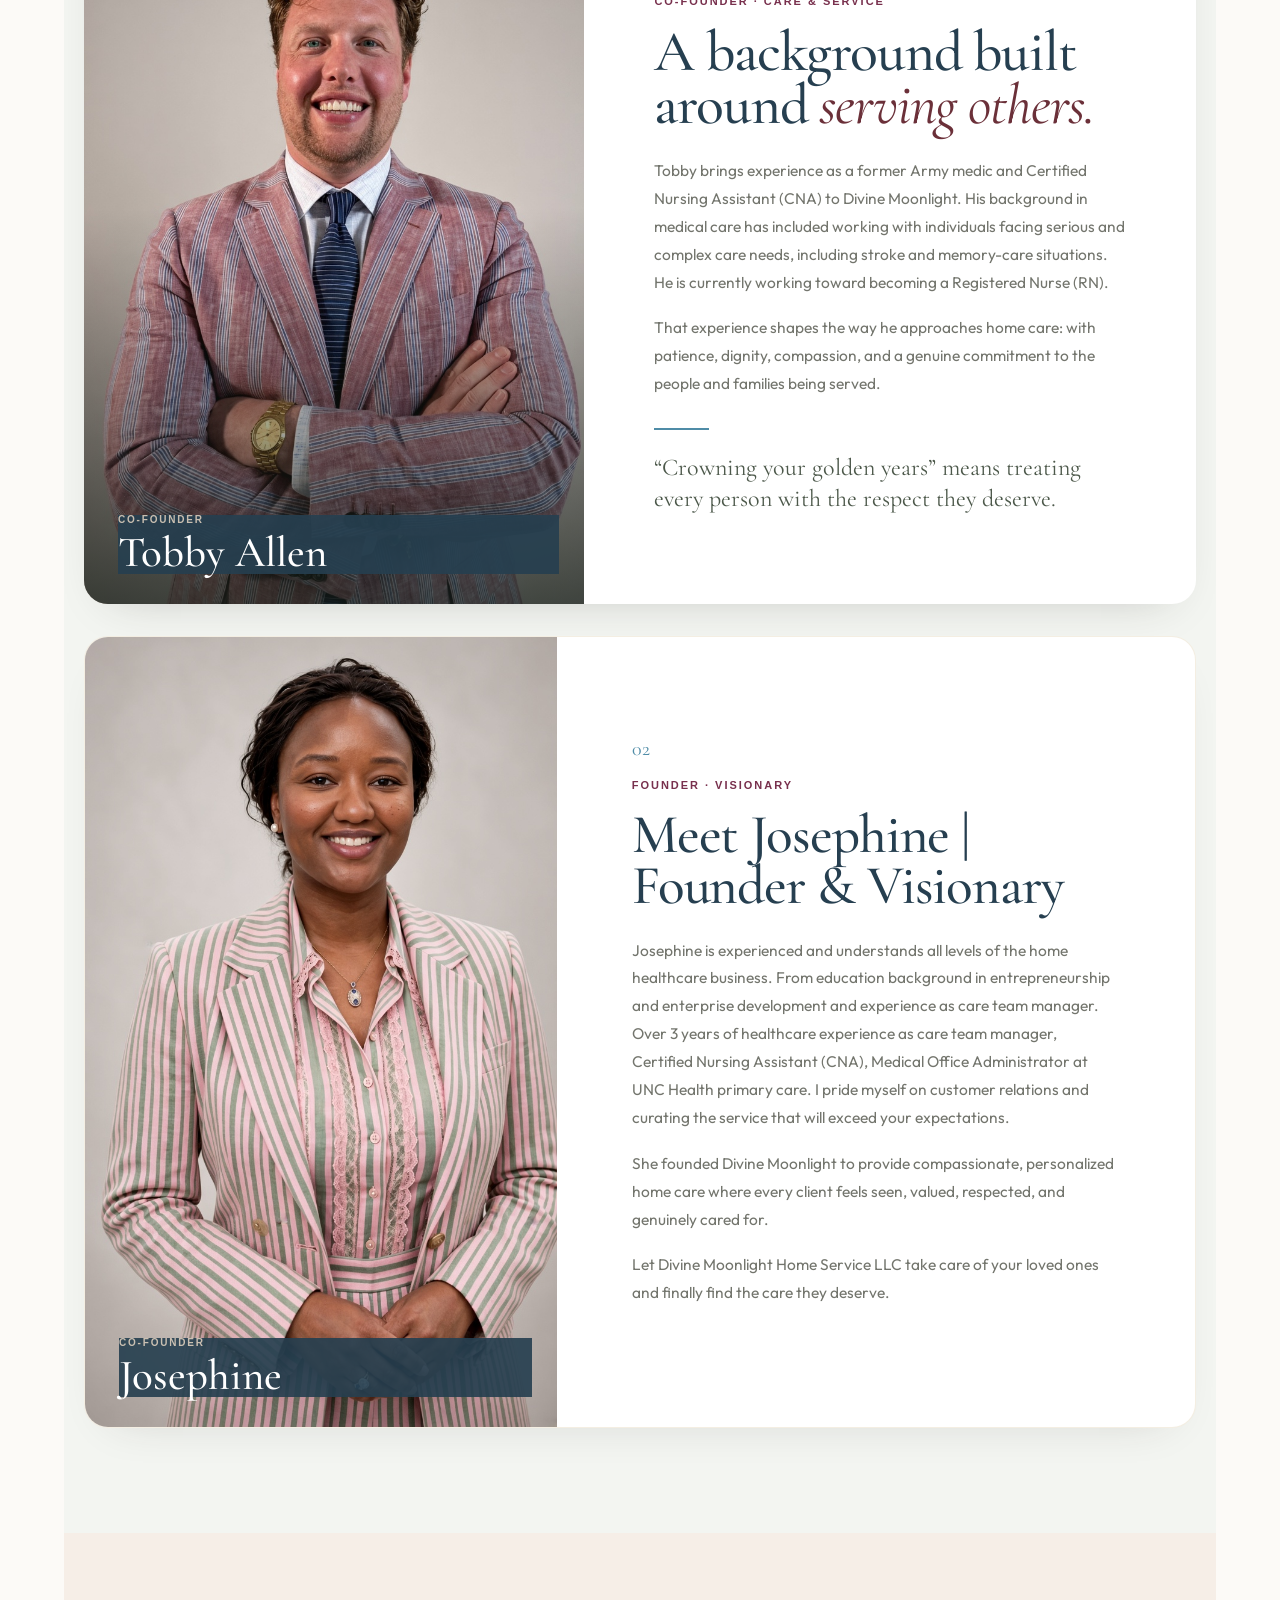
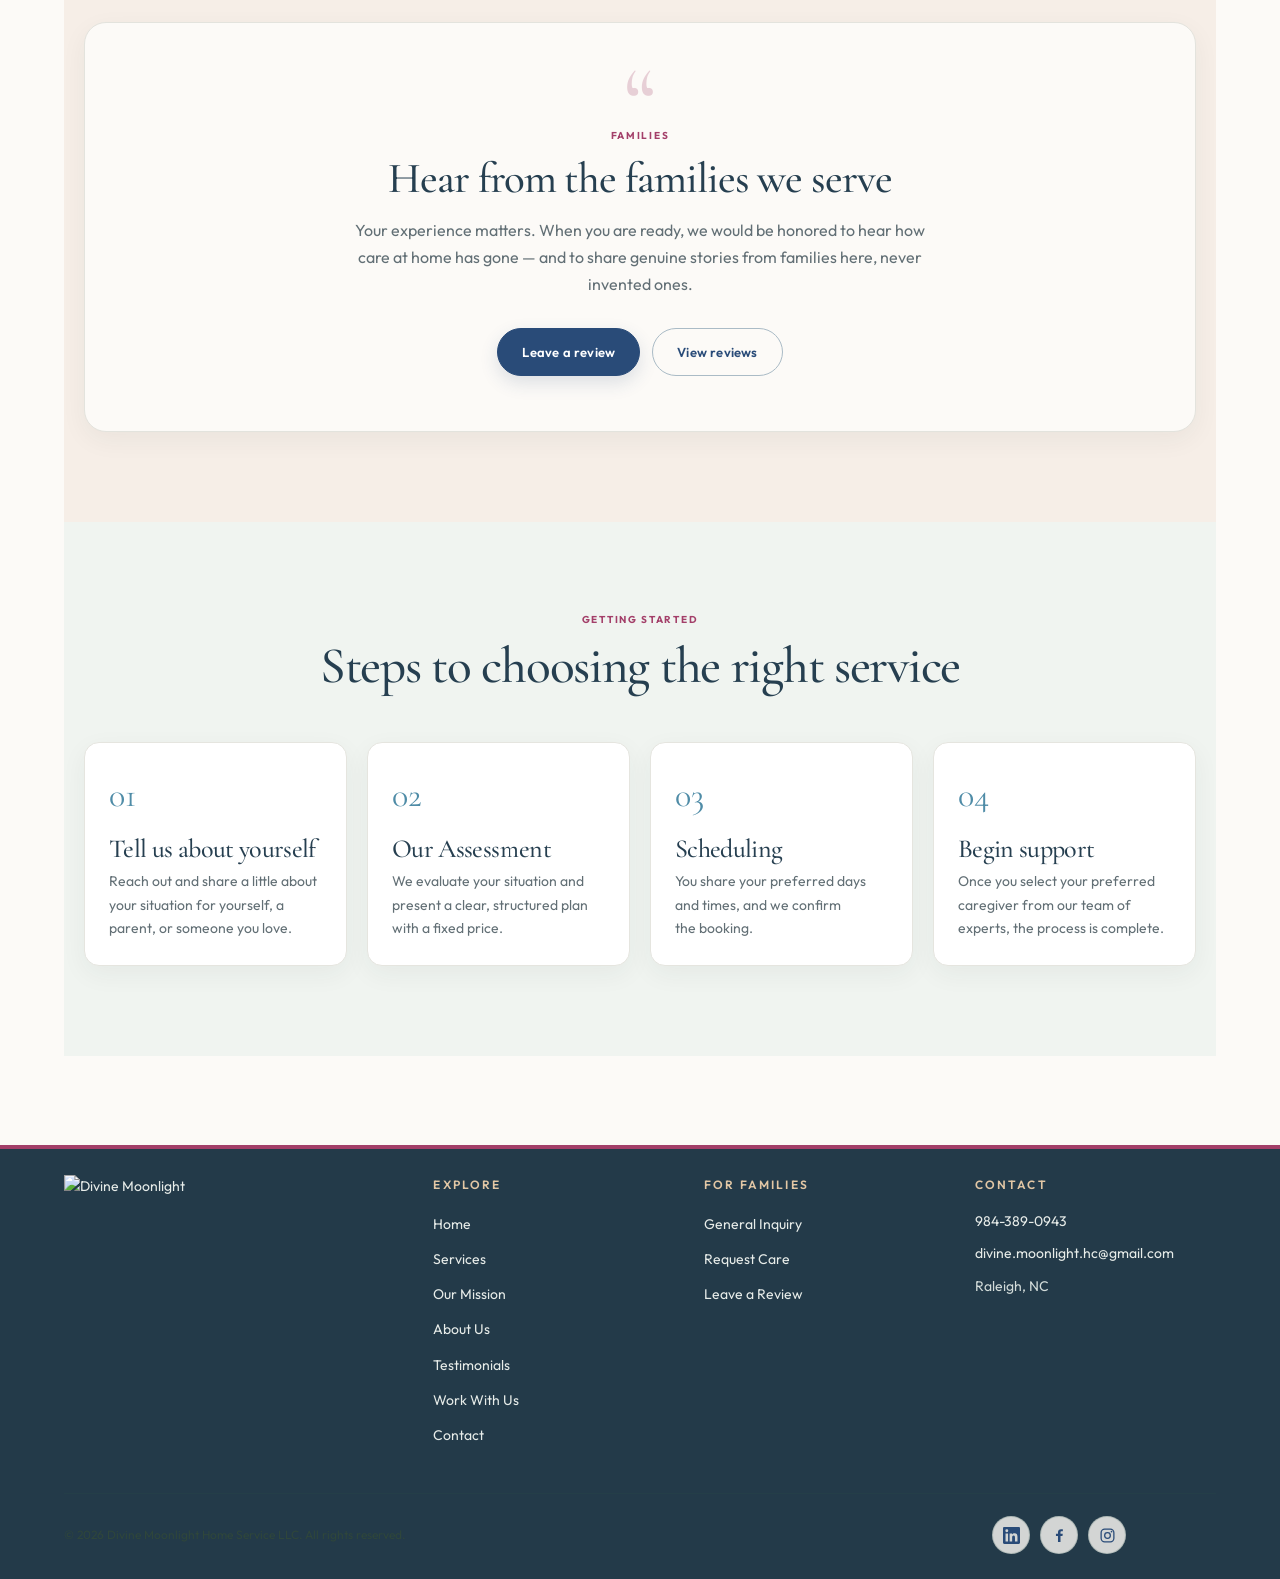
==== commit 6f133852: "Load refined site-wide visual theme" ====
--- a/index.html
+++ b/index.html
@@ -12,7 +12,8 @@
   <script type="application/ld+json">
    {"@context": "https://schema.org", "@type": "LocalBusiness", "name": "Divine Moonlight Home Service LLC", "description": "Home services and senior support serving Wake County, Durham County, and Orange County, North Carolina.", "areaServed": ["Wake County, North Carolina", "Durham County, North Carolina", "Orange County, North Carolina"]}
   </script>
- </head>
+   <link rel="stylesheet" href="polish.css?v=20261015-1">
+</head>
  <body>
   <a class="skip" href="#main-content">Skip to main content</a>
   <main id="main-content">
--- a/styles.css
+++ b/styles.css
@@ -29,9 +29,9 @@
   display: flex;
   align-items: flex-start;
   background: linear-gradient(90deg,
-    rgba(247,243,236,1) 0%,
-    rgba(247,243,236,.98) 70%,
-    rgba(247,243,236,.86) 100%);
+    rgba(249,236,229,1) 0%,
+    rgba(249,236,229,.98) 70%,
+    rgba(249,236,229,.86) 100%);
 }
 
 main > section.hero:first-of-type .hero-copy > .container {
@@ -55,7 +55,7 @@
   content: 'Wake · Durham · Orange Counties, NC';
   display: block;
   margin: 0;
-  color: var(--sage-dark);
+  color: var(--brand-blue-deep);
   font-family: var(--sans);
   font-size: 12px;
   font-weight: 500;
@@ -76,7 +76,7 @@
   padding: 0 24px;
   box-sizing: border-box;
   text-align: center;
-  color: var(--sage-dark);
+  color: var(--brand-blue-deep);
   font-family: var(--display);
   font-size: clamp(58px, 6.3vw, 92px);
   font-weight: 500;
@@ -113,8 +113,8 @@
   gap: 9px;
   margin-top: 18px;
   padding-bottom: 4px;
-  color: var(--sage-dark);
-  border-bottom: 1px solid rgba(42,79,68,.3);
+  color: var(--brand-blue-deep);
+  border-bottom: 1px solid rgba(35,64,186,.3);
   font-family: var(--sans);
   font-size: 14px;
   font-weight: 500;
@@ -128,8 +128,8 @@
   bottom: 38px;
   padding-top: 16px;
   padding-right: 24px;
-  border-top: 1px solid rgba(42,79,68,.18);
-  color: var(--burgundy);
+  border-top: 1px solid rgba(35,64,186,.18);
+  color: var(--brand-magenta);
   font-family: var(--sans);
   font-size: 11px;
   font-weight: 700;
@@ -166,7 +166,7 @@
   main > section.hero:first-of-type .hero-copy {
     min-height: calc(100svh - 72px);
     padding: 82px 16px 105px;
-    background: rgba(247,243,236,.91);
+    background: rgba(249,236,229,.91);
   }
 
   main > section.hero:first-of-type h1 {
@@ -249,12 +249,12 @@
   background:
     linear-gradient(
       90deg,
-      rgba(247,243,236,.99) 0%,
-      rgba(247,243,236,.96) 22%,
-      rgba(247,243,236,.82) 42%,
-      rgba(247,243,236,.50) 57%,
-      rgba(247,243,236,.16) 72%,
-      rgba(247,243,236,0) 100%
+      rgba(249,236,229,.99) 0%,
+      rgba(249,236,229,.96) 22%,
+      rgba(249,236,229,.82) 42%,
+      rgba(249,236,229,.50) 57%,
+      rgba(249,236,229,.16) 72%,
+      rgba(249,236,229,0) 100%
     ) !important;
 }
 
@@ -293,7 +293,7 @@
   padding: 0 30px !important;
   box-sizing: border-box !important;
   text-align: center !important;
-  color: var(--sage-dark) !important;
+  color: var(--brand-blue-deep) !important;
   font-family: var(--display) !important;
   font-size: clamp(58px, 6vw, 92px) !important;
   font-weight: 500 !important;
@@ -309,7 +309,7 @@
   left: 56px !important;
   margin: 0 !important;
   padding: 0 !important;
-  color: var(--burgundy) !important;
+  color: var(--brand-magenta) !important;
   font-family: var(--sans) !important;
   font-size: 12px !important;
   font-weight: 700 !important;
@@ -335,7 +335,7 @@
   font-family: var(--sans) !important;
   font-size: 17px !important;
   line-height: 1.65 !important;
-  text-shadow: 0 1px 12px rgba(247,243,236,.35) !important;
+  text-shadow: 0 1px 12px rgba(249,236,229,.35) !important;
 }
 
 main > section.hero:first-of-type .hero-copy > .container > p::after {
@@ -362,7 +362,7 @@
   border-radius: 999px !important;
   font-size: 14px !important;
   font-weight: 600 !important;
-  box-shadow: 0 14px 34px rgba(90,24,48,.18) !important;
+  box-shadow: 0 14px 34px rgba(152,29,80,.18) !important;
 }
 
 main > section.hero:first-of-type .actions .btn-primary::after {
@@ -377,8 +377,8 @@
   display: inline-flex !important;
   margin: 0 !important;
   padding-bottom: 5px !important;
-  color: var(--sage-dark) !important;
-  border-bottom: 1px solid rgba(42,79,68,.35) !important;
+  color: var(--brand-blue-deep) !important;
+  border-bottom: 1px solid rgba(35,64,186,.35) !important;
   font-family: var(--sans) !important;
   font-size: 14px !important;
   font-weight: 600 !important;
@@ -392,8 +392,8 @@
   bottom: 38px !important;
   z-index: 4 !important;
   padding: 15px 28px 0 0 !important;
-  border-top: 1px solid rgba(42,79,68,.22) !important;
-  color: var(--burgundy) !important;
+  border-top: 1px solid rgba(35,64,186,.22) !important;
+  color: var(--brand-magenta) !important;
   font-family: var(--sans) !important;
   font-size: 10px !important;
   font-weight: 700 !important;
@@ -465,10 +465,10 @@
     background:
       linear-gradient(
         180deg,
-        rgba(247,243,236,.94) 0%,
-        rgba(247,243,236,.82) 30%,
-        rgba(247,243,236,.62) 58%,
-        rgba(247,243,236,.28) 100%
+        rgba(249,236,229,.94) 0%,
+        rgba(249,236,229,.82) 30%,
+        rgba(249,236,229,.62) 58%,
+        rgba(249,236,229,.28) 100%
       ) !important;
   }
 
@@ -629,7 +629,7 @@
 
   letter-spacing: 4px;
 
-  color: var(--burgundy);
+  color: var(--brand-magenta);
 
   margin-bottom: 28px;
 }
@@ -648,12 +648,12 @@
 
   letter-spacing: -2px;
 
-  color: var(--sage-dark);
+  color: var(--brand-blue-deep);
 }
 
 
 .mission-hero h1 em {
-  color: var(--burgundy);
+  color: var(--brand-magenta);
 
   font-weight: 400;
 }
@@ -809,7 +809,7 @@
 
   letter-spacing: 3px;
 
-  color: var(--burgundy);
+  color: var(--brand-magenta);
 
   margin-bottom: 16px;
 }
@@ -826,14 +826,14 @@
 
   font-weight: 500;
 
-  color: var(--sage-dark);
+  color: var(--brand-blue-deep);
 
   letter-spacing: -1px;
 }
 
 
 .mission-section-heading h2 em {
-  color: var(--burgundy);
+  color: var(--brand-magenta);
 
   font-weight: 400;
 }
@@ -885,7 +885,7 @@
 
   line-height: 1.1;
 
-  color: var(--sage-dark);
+  color: var(--brand-blue-deep);
 }
 
 
@@ -935,7 +935,7 @@
 
   line-height: 1.3;
 
-  color: var(--sage-dark);
+  color: var(--brand-blue-deep);
 }
 
 
@@ -967,12 +967,12 @@
 
   font-weight: 500;
 
-  color: var(--sage-dark);
+  color: var(--brand-blue-deep);
 }
 
 
 .professional-heading h3 em {
-  color: var(--burgundy);
+  color: var(--brand-magenta);
 
   font-weight: 400;
 }
@@ -1034,14 +1034,14 @@
 
   line-height: 1.1;
 
-  color: var(--sage-dark);
+  color: var(--brand-blue-deep);
 
   margin-bottom: 18px;
 }
 
 
 .mission-closing strong {
-  color: var(--burgundy);
+  color: var(--brand-magenta);
 
   font-weight: 500;
 }
@@ -1101,12 +1101,12 @@
 
   line-height: 1.35;
 
-  color: var(--sage-dark);
+  color: var(--brand-blue-deep);
 }
 
 
 .mission-final span {
-  color: var(--burgundy);
+  color: var(--brand-magenta);
 }
 
 
@@ -1281,7 +1281,7 @@
   position: relative;
   overflow: hidden;
   padding: 115px 0 105px;
-  background: #f7f3ec;
+  background: #F9ECE5;
   color: #2f302c;
 }
 
@@ -1368,7 +1368,7 @@
   grid-template-columns: minmax(300px,.9fr) minmax(360px,1.1fr);
   min-height: 610px;
   background: #fff;
-  box-shadow: 0 24px 70px rgba(42,79,68,.10);
+  box-shadow: 0 24px 70px rgba(35,64,186,.10);
 }
 
 .founder-image-wrap {
@@ -1477,7 +1477,7 @@
   margin-top: 32px;
   background: #fff;
   border-top: 1px solid rgba(180,151,90,.35);
-  box-shadow: 0 20px 55px rgba(42,79,68,.08);
+  box-shadow: 0 20px 55px rgba(35,64,186,.08);
 }
 
 .josephine-photo {
@@ -1643,7 +1643,7 @@
   font-size: 11px;
   font-weight: 600;
   letter-spacing: 3.5px;
-  color: var(--burgundy);
+  color: var(--brand-magenta);
   margin-bottom: 20px;
 }
 
@@ -1654,11 +1654,11 @@
   line-height: 0.9;
   font-weight: 500;
   letter-spacing: -1px;
-  color: var(--sage-dark);
+  color: var(--brand-blue-deep);
 }
 
 .home-mission-heading h2 em {
-  color: var(--burgundy);
+  color: var(--brand-magenta);
   font-weight: 400;
 }
 
@@ -1698,7 +1698,7 @@
 .home-mission-content .home-mission-lead {
   font-size: 19px;
   line-height: 1.75;
-  color: var(--sage-dark);
+  color: var(--brand-blue-deep);
   margin-bottom: 28px;
 }
 
@@ -1715,13 +1715,13 @@
   font-weight: 600;
   letter-spacing: 1.5px;
   text-transform: uppercase;
-  color: var(--burgundy);
+  color: var(--brand-magenta);
   transition: gap 0.3s ease, color 0.3s ease;
 }
 
 .mission-link:hover {
   gap: 20px;
-  color: var(--sage-dark);
+  color: var(--brand-blue-deep);
 }
 
 .mission-arrow {
@@ -1757,7 +1757,7 @@
   font-size: clamp(29px, 3.2vw, 42px);
   line-height: 1.25;
   font-weight: 400;
-  color: var(--sage-dark);
+  color: var(--brand-blue-deep);
 }
 
 .home-mission-quote .quote-line {
@@ -1772,7 +1772,7 @@
   font-size: 9px;
   font-weight: 600;
   letter-spacing: 3px;
-  color: var(--burgundy);
+  color: var(--brand-magenta);
 }
 
 .reveal-mission {
@@ -1877,7 +1877,7 @@
 #shared-site-navigation .desktop-nav a {
   position: relative;
   padding: 12px 11px;
-  color: var(--sage-dark);
+  color: var(--brand-blue-deep);
   font-family: var(--sans);
   font-size: 11px;
   font-weight: 600;
@@ -1901,7 +1901,7 @@
 
 #shared-site-navigation .desktop-nav a:hover,
 #shared-site-navigation .desktop-nav a.active {
-  color: var(--burgundy);
+  color: var(--brand-magenta);
 }
 
 #shared-site-navigation .desktop-nav a:hover::after,
@@ -1913,7 +1913,7 @@
   min-height: 45px;
   padding: 0 20px;
   border-radius: 5px;
-  background: var(--burgundy);
+  background: var(--brand-magenta);
   color: var(--paper);
   font-size: 11px;
   font-weight: 600;
@@ -1929,7 +1929,7 @@
 
 #shared-site-navigation .mobile-toggle {
   border-color: rgba(184, 149, 74, .35);
-  color: var(--burgundy);
+  color: var(--brand-magenta);
   background: var(--paper);
 }
 
@@ -1938,7 +1938,7 @@
 }
 
 #shared-site-navigation .mobile-nav a {
-  color: var(--sage-dark);
+  color: var(--brand-blue-deep);
   font-family: var(--sans);
   font-size: 13px;
   letter-spacing: .05em;
@@ -1947,11 +1947,11 @@
 
 #shared-site-navigation .mobile-nav a:hover,
 #shared-site-navigation .mobile-nav a.active {
-  color: var(--burgundy);
+  color: var(--brand-magenta);
 }
 
 #shared-site-navigation .mobile-nav .nav-inquiry {
-  border-color: var(--sage-dark);
+  border-color: var(--brand-blue-deep);
 }
 
 /* Founders: softer, card-like edges instead of hard rectangular blocks. */
@@ -2076,14 +2076,14 @@
 .service-grid .card {
   position: relative;
   overflow: hidden;
-  border: 1px solid rgba(42,79,68,.08);
-  box-shadow: 0 10px 30px -24px rgba(42,79,68,.35);
+  border: 1px solid rgba(35,64,186,.08);
+  box-shadow: 0 10px 30px -24px rgba(35,64,186,.35);
 }
 .service-grid .card::before {
   content:"";
   position:absolute;
   left:0; right:0; top:0; height:2px;
-  background:linear-gradient(90deg,var(--gold),var(--burgundy));
+  background:linear-gradient(90deg,var(--gold),var(--brand-magenta));
   transform:scaleX(0);
   transform-origin:left;
   transition:transform .42s var(--dm-ease);
@@ -2091,7 +2091,7 @@
 .service-grid .card:hover,.service-grid .card:focus-within {
   transform:translateY(-7px);
   border-color:rgba(184,149,74,.25);
-  box-shadow:0 22px 45px -25px rgba(42,79,68,.34);
+  box-shadow:0 22px 45px -25px rgba(35,64,186,.34);
 }
 .service-grid .card:hover::before,.service-grid .card:focus-within::before { transform:scaleX(1); }
 
@@ -2116,20 +2116,20 @@
 
 .founders-feature:hover,.founders-josephine:hover {
   transform:translateY(-4px);
-  box-shadow:0 28px 65px -34px rgba(42,79,68,.28);
+  box-shadow:0 28px 65px -34px rgba(35,64,186,.28);
 }
 .home-mission-quote { transition:transform .45s var(--dm-ease),box-shadow .45s var(--dm-ease); }
-.home-mission-quote:hover { transform:translateY(-4px); box-shadow:0 22px 45px -30px rgba(42,79,68,.24); }
+.home-mission-quote:hover { transform:translateY(-4px); box-shadow:0 22px 45px -30px rgba(35,64,186,.24); }
 
 .steps .step { position:relative; }
 .steps .step:hover { transform:translateY(-4px); }
 .steps .step .step-num { transition:color .3s ease,transform .4s var(--dm-ease); }
-.steps .step:hover .step-num { color:var(--burgundy); transform:translateX(3px); }
+.steps .step:hover .step-num { color:var(--brand-magenta); transform:translateX(3px); }
 
 .btn {
   transition:transform .25s var(--dm-ease),box-shadow .25s ease,background-color .25s ease,border-color .25s ease,color .25s ease;
 }
-.btn:hover,.btn:focus-visible { transform:translateY(-2px); box-shadow:0 12px 26px -17px rgba(42,79,68,.45); }
+.btn:hover,.btn:focus-visible { transform:translateY(-2px); box-shadow:0 12px 26px -17px rgba(35,64,186,.45); }
 .btn:active { transform:translateY(0); }
 
 .text-link,.mission-link,.learn { transition:gap .3s var(--dm-ease),color .25s ease,border-color .25s ease; }
@@ -2138,7 +2138,7 @@
 #shared-site-navigation .header {
   transition:background-color .3s ease,box-shadow .3s ease,border-color .3s ease;
 }
-#shared-site-navigation .header.scrolled { box-shadow:0 12px 32px -24px rgba(42,79,68,.45); }
+#shared-site-navigation .header.scrolled { box-shadow:0 12px 32px -24px rgba(35,64,186,.45); }
 
 .dm-reveal {
   opacity:0;
@@ -2211,7 +2211,7 @@
   transform: translateY(-50%) translateX(8px);
   padding: 9px 13px;
   border-radius: 8px;
-  background: var(--sage-dark);
+  background: var(--brand-blue-deep);
   color: #fff;
   font: 600 11px/1 var(--sans);
   letter-spacing: .05em;
@@ -2219,7 +2219,7 @@
   opacity: 0;
   pointer-events: none;
   transition: opacity .25s ease, transform .3s var(--dm-ease);
-  box-shadow: 0 8px 22px rgba(42,79,68,.18);
+  box-shadow: 0 8px 22px rgba(35,64,186,.18);
 }
 
 .dm-whatsapp-label::after {
@@ -2229,7 +2229,7 @@
   top: 50%;
   width: 10px;
   height: 10px;
-  background: var(--sage-dark);
+  background: var(--brand-blue-deep);
   transform: translateY(-50%) rotate(45deg);
   border-radius: 1px;
 }
@@ -2476,10 +2476,10 @@
     background:
       linear-gradient(
         180deg,
-        rgba(247,243,236,1) 0%,
-        rgba(247,243,236,.72) 10%,
-        rgba(247,243,236,.12) 30%,
-        rgba(247,243,236,0) 52%
+        rgba(249,236,229,1) 0%,
+        rgba(249,236,229,.72) 10%,
+        rgba(249,236,229,.12) 30%,
+        rgba(249,236,229,0) 52%
       ) !important;
   }
 
@@ -2514,7 +2514,7 @@
   main > section.hero:first-of-type .hero-copy::after {
     bottom: 18px !important;
     z-index: 3 !important;
-    color: var(--burgundy) !important;
+    color: var(--brand-magenta) !important;
   }
 }
 
@@ -2563,19 +2563,19 @@
     background:
       linear-gradient(
         90deg,
-        rgba(247,243,236,.98) 0%,
-        rgba(247,243,236,.88) 18%,
-        rgba(247,243,236,.58) 40%,
-        rgba(247,243,236,.22) 62%,
-        rgba(247,243,236,.04) 82%,
-        rgba(247,243,236,0) 100%
+        rgba(249,236,229,.98) 0%,
+        rgba(249,236,229,.88) 18%,
+        rgba(249,236,229,.58) 40%,
+        rgba(249,236,229,.22) 62%,
+        rgba(249,236,229,.04) 82%,
+        rgba(249,236,229,0) 100%
       ),
       linear-gradient(
         180deg,
-        rgba(247,243,236,.28) 0%,
-        rgba(247,243,236,0) 24%,
-        rgba(247,243,236,0) 76%,
-        rgba(247,243,236,.28) 100%
+        rgba(249,236,229,.28) 0%,
+        rgba(249,236,229,0) 24%,
+        rgba(249,236,229,0) 76%,
+        rgba(249,236,229,.28) 100%
       ) !important;
   }
 }
@@ -2593,20 +2593,20 @@
     background:
       linear-gradient(
         90deg,
-        rgba(247,243,236,1) 0%,
-        rgba(247,243,236,.97) 18%,
-        rgba(247,243,236,.88) 34%,
-        rgba(247,243,236,.62) 49%,
-        rgba(247,243,236,.30) 64%,
-        rgba(247,243,236,.08) 82%,
-        rgba(247,243,236,0) 100%
+        rgba(249,236,229,1) 0%,
+        rgba(249,236,229,.97) 18%,
+        rgba(249,236,229,.88) 34%,
+        rgba(249,236,229,.62) 49%,
+        rgba(249,236,229,.30) 64%,
+        rgba(249,236,229,.08) 82%,
+        rgba(249,236,229,0) 100%
       ),
       linear-gradient(
         180deg,
-        rgba(247,243,236,.22) 0%,
-        rgba(247,243,236,0) 18%,
-        rgba(247,243,236,0) 82%,
-        rgba(247,243,236,.22) 100%
+        rgba(249,236,229,.22) 0%,
+        rgba(249,236,229,0) 18%,
+        rgba(249,236,229,0) 82%,
+        rgba(249,236,229,.22) 100%
       ) !important;
   }
 }
@@ -2672,9 +2672,9 @@
   }
 
   main > section.hero:first-of-type .actions .btn-secondary {
-    border: 1px solid rgba(42,79,68,.45) !important;
-    color: var(--sage-dark) !important;
-    background: rgba(247,243,236,.88) !important;
+    border: 1px solid rgba(35,64,186,.45) !important;
+    color: var(--brand-blue-deep) !important;
+    background: rgba(249,236,229,.88) !important;
   }
 
   main > section.hero:first-of-type .text-link {
@@ -2701,9 +2701,9 @@
     background:
       linear-gradient(
         180deg,
-        rgba(247,243,236,0) 0%,
-        rgba(247,243,236,0) 72%,
-        rgba(247,243,236,.72) 100%
+        rgba(249,236,229,0) 0%,
+        rgba(249,236,229,0) 72%,
+        rgba(249,236,229,.72) 100%
       ) !important;
   }
 
@@ -2713,7 +2713,7 @@
     bottom: 28px !important;
     padding: 14px 0 0 !important;
     text-align: center !important;
-    border-top: 1px solid rgba(42,79,68,.22) !important;
+    border-top: 1px solid rgba(35,64,186,.22) !important;
     font-size: 9px !important;
     letter-spacing: .11em !important;
   }
@@ -2778,14 +2778,14 @@
        until the photograph is completely unobstructed in the right third. */
     background: linear-gradient(
       90deg,
-      rgba(247,243,236,1) 0%,
-      rgba(247,243,236,1) 33.333%,
-      rgba(247,243,236,.82) 43%,
-      rgba(247,243,236,.58) 52%,
-      rgba(247,243,236,.30) 61%,
-      rgba(247,243,236,.08) 70%,
-      rgba(247,243,236,0) 78%,
-      rgba(247,243,236,0) 100%
+      rgba(249,236,229,1) 0%,
+      rgba(249,236,229,1) 33.333%,
+      rgba(249,236,229,.82) 43%,
+      rgba(249,236,229,.58) 52%,
+      rgba(249,236,229,.30) 61%,
+      rgba(249,236,229,.08) 70%,
+      rgba(249,236,229,0) 78%,
+      rgba(249,236,229,0) 100%
     ) !important;
   }
 
@@ -2796,18 +2796,18 @@
     justify-content: center !important;
     min-height: 54px !important;
     padding: 0 24px !important;
-    border: 1px solid rgba(42,79,68,.38) !important;
+    border: 1px solid rgba(35,64,186,.38) !important;
     border-radius: 999px !important;
-    color: var(--sage-dark) !important;
-    background: rgba(247,243,236,.72) !important;
+    color: var(--brand-blue-deep) !important;
+    background: rgba(249,236,229,.72) !important;
     font-size: 14px !important;
     font-weight: 600 !important;
     text-decoration: none !important;
   }
 
   main > section.hero:first-of-type .actions .btn-secondary:hover {
-    background: rgba(247,243,236,.94) !important;
-    border-color: var(--sage-dark) !important;
+    background: rgba(249,236,229,.94) !important;
+    border-color: var(--brand-blue-deep) !important;
   }
 }
 
@@ -2835,10 +2835,10 @@
     min-width: 0 !important;
     min-height: 50px !important;
     padding: 0 10px !important;
-    border: 1px solid rgba(42,79,68,.45) !important;
+    border: 1px solid rgba(35,64,186,.45) !important;
     border-radius: 999px !important;
-    color: var(--sage-dark) !important;
-    background: rgba(247,243,236,.88) !important;
+    color: var(--brand-blue-deep) !important;
+    background: rgba(249,236,229,.88) !important;
     font-size: 11px !important;
     font-weight: 600 !important;
     white-space: nowrap !important;
@@ -2872,12 +2872,12 @@
       90deg,
       var(--cream) 0%,
       var(--cream) 33.333%,
-      rgba(247,243,236,.88) 44%,
-      rgba(247,243,236,.62) 54%,
-      rgba(247,243,236,.34) 64%,
-      rgba(247,243,236,.12) 73%,
-      rgba(247,243,236,0) 82%,
-      rgba(247,243,236,0) 100%
+      rgba(249,236,229,.88) 44%,
+      rgba(249,236,229,.62) 54%,
+      rgba(249,236,229,.34) 64%,
+      rgba(249,236,229,.12) 73%,
+      rgba(249,236,229,0) 82%,
+      rgba(249,236,229,0) 100%
     ) !important;
   }
 
@@ -2905,8 +2905,8 @@
     gap: 8px !important;
     margin: 0 !important;
     padding-bottom: 5px !important;
-    color: var(--sage-dark) !important;
-    border-bottom: 1px solid rgba(42,79,68,.35) !important;
+    color: var(--brand-blue-deep) !important;
+    border-bottom: 1px solid rgba(35,64,186,.35) !important;
     font-family: var(--sans) !important;
     font-size: 14px !important;
     font-weight: 600 !important;
@@ -2914,8 +2914,8 @@
   }
 
   main > section.hero:first-of-type .text-link:hover {
-    color: var(--burgundy) !important;
-    border-color: var(--burgundy) !important;
+    color: var(--brand-magenta) !important;
+    border-color: var(--brand-magenta) !important;
   }
 
   main > section.hero:first-of-type .actions .btn-secondary {
@@ -2956,8 +2956,8 @@
     gap: 8px !important;
     margin: 0 !important;
     padding-bottom: 4px !important;
-    color: var(--sage-dark) !important;
-    border-bottom: 1px solid rgba(42,79,68,.3) !important;
+    color: var(--brand-blue-deep) !important;
+    border-bottom: 1px solid rgba(35,64,186,.3) !important;
     width: fit-content !important;
     margin-left: auto !important;
     margin-right: auto !important;
@@ -2996,13 +2996,13 @@
       90deg,
       var(--cream) 0%,
       var(--cream) 33%,
-      rgba(247,243,236,.98) 42%,
-      rgba(247,243,236,.82) 50%,
-      rgba(247,243,236,.58) 58%,
-      rgba(247,243,236,.34) 66%,
-      rgba(247,243,236,.14) 75%,
-      rgba(247,243,236,0) 84%,
-      rgba(247,243,236,0) 100%
+      rgba(249,236,229,.98) 42%,
+      rgba(249,236,229,.82) 50%,
+      rgba(249,236,229,.58) 58%,
+      rgba(249,236,229,.34) 66%,
+      rgba(249,236,229,.14) 75%,
+      rgba(249,236,229,0) 84%,
+      rgba(249,236,229,0) 100%
     ) !important;
   }
 
@@ -3066,10 +3066,10 @@
     margin: 0 !important;
     padding: 0 0 5px !important;
     transform: translateX(-50%) !important;
-    color: var(--sage-dark) !important;
+    color: var(--brand-blue-deep) !important;
     background: transparent !important;
     border: 0 !important;
-    border-bottom: 1px solid rgba(42,79,68,.35) !important;
+    border-bottom: 1px solid rgba(35,64,186,.35) !important;
     font-family: var(--sans) !important;
     font-size: 13px !important;
     font-weight: 600 !important;
@@ -3095,8 +3095,8 @@
     z-index: 1 !important;
     background: linear-gradient(
       180deg,
-      rgba(247,243,236,.12) 0%,
-      rgba(247,243,236,0) 100%
+      rgba(249,236,229,.12) 0%,
+      rgba(249,236,229,0) 100%
     ) !important;
   }
 
@@ -3159,8 +3159,8 @@
   transform: none !important;
   background: transparent !important;
   border: 0 !important;
-  border-bottom: 1px solid rgba(42,79,68,.35) !important;
-  color: var(--sage-dark) !important;
+  border-bottom: 1px solid rgba(35,64,186,.35) !important;
+  color: var(--brand-blue-deep) !important;
   font-family: var(--sans) !important;
   font-size: 14px !important;
   font-weight: 600 !important;
@@ -3170,8 +3170,8 @@
 }
 
 main > section.hero:first-of-type .actions .text-link:hover {
-  color: var(--burgundy) !important;
-  border-bottom-color: var(--burgundy) !important;
+  color: var(--brand-magenta) !important;
+  border-bottom-color: var(--brand-magenta) !important;
 }
 
 @media (max-width: 700px) {
@@ -3240,10 +3240,10 @@
     pointer-events: none !important;
     background: linear-gradient(
       to bottom,
-      rgba(247,243,236,0) 0%,
-      rgba(247,243,236,.08) 18%,
-      rgba(247,243,236,.28) 42%,
-      rgba(247,243,236,.58) 68%,
+      rgba(249,236,229,0) 0%,
+      rgba(249,236,229,.08) 18%,
+      rgba(249,236,229,.28) 42%,
+      rgba(249,236,229,.58) 68%,
       var(--cream) 100%
     ) !important;
   }
@@ -3276,7 +3276,7 @@
   display: inline-block !important;
   position: relative !important;
   z-index: 10 !important;
-  color: var(--burgundy) !important;
+  color: var(--brand-magenta) !important;
   font-family: var(--sans) !important;
   font-size: 11px !important;
   font-weight: 700 !important;
@@ -3292,12 +3292,12 @@
     flex-basis: 100% !important;
     margin: 0 0 2px !important;
     padding-bottom: 12px !important;
-    border-bottom: 1px solid rgba(42,79,68,.18) !important;
+    border-bottom: 1px solid rgba(35,64,186,.18) !important;
   }
 }
 .mobile-nursing-pool:hover {
-  color: var(--sage-dark) !important;
-  border-color: rgba(42,79,68,.45) !important;
+  color: var(--brand-blue-deep) !important;
+  border-color: rgba(35,64,186,.45) !important;
 }
 main > section.hero:first-of-type .hero-copy::after {
   display: none !important;
@@ -3308,7 +3308,7 @@
     width: 100% !important;
     margin: 0 0 2px !important;
     text-align: center !important;
-    color: var(--burgundy) !important;
+    color: var(--brand-magenta) !important;
     font-family: var(--sans) !important;
     font-size: 9px !important;
     font-weight: 700 !important;
@@ -3345,7 +3345,7 @@
     width: auto !important;
     margin: 0 0 2px !important;
     padding: 0 0 11px !important;
-    color: var(--burgundy) !important;
+    color: var(--brand-magenta) !important;
     font-size: 9px !important;
     font-weight: 700 !important;
     letter-spacing: .16em !important;
@@ -3365,14 +3365,14 @@
     width: min(100%, 360px) !important;
     min-height: 54px !important;
     border-radius: 999px !important;
-    box-shadow: 0 14px 30px -18px rgba(90,24,48,.65) !important;
+    box-shadow: 0 14px 30px -18px rgba(152,29,80,.65) !important;
   }
 
   main > section.hero:first-of-type .actions .text-link {
     margin-top: 1px !important;
     padding: 0 0 5px !important;
-    color: var(--sage-dark) !important;
-    border-bottom: 1px solid rgba(42,79,68,.28) !important;
+    color: var(--brand-blue-deep) !important;
+    border-bottom: 1px solid rgba(35,64,186,.28) !important;
     font-size: 13px !important;
     font-weight: 600 !important;
   }
@@ -3473,7 +3473,7 @@
 }
 
 .footer a {
-  color: #2a4f44;
+  color: #2340BA;
   text-decoration: none;
   font-size: 14px;
 }
@@ -3528,7 +3528,7 @@
   border: 1px solid rgba(42, 79, 68, .22);
   border-radius: 50%;
   background: rgba(255, 253, 248, .8);
-  color: var(--sage-dark);
+  color: var(--brand-blue-deep);
   cursor: default;
 }
 
@@ -3680,7 +3680,7 @@
   position: relative;
   min-width: 0;
   overflow: hidden;
-  border: 1px solid rgba(42,79,68,.14);
+  border: 1px solid rgba(35,64,186,.14);
   border-radius: 18px;
   background: #e9eee9;
 }
@@ -3691,7 +3691,7 @@
 }
 
 .service-area-map .leaflet-control-zoom a {
-  color: var(--sage-dark);
+  color: var(--brand-blue-deep);
 }
 
 .service-area-map .leaflet-popup-content-wrapper,
@@ -3705,8 +3705,8 @@
   border-radius: 5px;
   padding: 7px 10px;
   background: var(--cream);
-  color: var(--sage-dark);
-  box-shadow: 0 5px 18px rgba(42,79,68,.16);
+  color: var(--brand-blue-deep);
+  box-shadow: 0 5px 18px rgba(35,64,186,.16);
   font-family: var(--sans);
   font-size: 12px;
   font-weight: 600;
@@ -3723,11 +3723,11 @@
   z-index: 500;
   padding: 8px 11px;
   border-radius: 5px;
-  background: rgba(247,243,236,.92);
-  color: var(--sage-dark);
+  background: rgba(249,236,229,.92);
+  color: var(--brand-blue-deep);
   font-family: var(--sans);
   font-size: 11px;
-  box-shadow: 0 4px 16px rgba(42,79,68,.12);
+  box-shadow: 0 4px 16px rgba(35,64,186,.12);
 }
 
 .service-area-info {
@@ -3741,7 +3741,7 @@
   font-size: clamp(34px, 3vw, 48px);
   font-weight: 500;
   line-height: 1;
-  color: var(--sage-dark);
+  color: var(--brand-blue-deep);
 }
 
 .service-area-list {
@@ -3750,13 +3750,13 @@
   padding: 0;
   display: grid;
   gap: 0;
-  border-top: 1px solid rgba(42,79,68,.16);
+  border-top: 1px solid rgba(35,64,186,.16);
 }
 
 .service-area-list li {
   padding: 14px 0;
-  border-bottom: 1px solid rgba(42,79,68,.16);
-  color: var(--sage-dark);
+  border-bottom: 1px solid rgba(35,64,186,.16);
+  color: var(--brand-blue-deep);
   font-size: 15px;
   font-weight: 600;
 }
@@ -3817,7 +3817,7 @@
     border-radius: 0;
     background: transparent;
     box-shadow: none;
-    color: var(--sage-dark);
+    color: var(--brand-blue-deep);
     font-family: var(--sans);
     font-size: 15px;
     font-weight: 500;
@@ -3828,7 +3828,7 @@
 
   .mobile-nav nav > a.nav-action-link:hover {
     background: transparent;
-    color: var(--burgundy);
+    color: var(--brand-magenta);
   }
 }
 
@@ -3896,7 +3896,7 @@
   gap: 14px;
 }
 .service-area-list li a {
-  color: var(--burgundy);
+  color: var(--brand-magenta);
   font-family: var(--sans);
   font-size: 11px;
   font-weight: 600;
@@ -3905,7 +3905,7 @@
   text-transform: uppercase;
 }
 .service-area-list li a:hover {
-  color: var(--sage-dark);
+  color: var(--brand-blue-deep);
 }
 
 
@@ -3927,14 +3927,14 @@
 }
 
 .service-area-intro .eyebrow {
-  color: var(--burgundy);
+  color: var(--brand-magenta);
   font-weight: 600;
   letter-spacing: .18em;
 }
 
 .service-area-intro h1 {
   margin: 9px 0 16px;
-  color: var(--sage-dark);
+  color: var(--brand-blue-deep);
   font-family: var(--display);
   font-size: clamp(52px, 6vw, 78px);
   font-weight: 500;
@@ -3962,10 +3962,10 @@
   position: relative;
   min-width: 0;
   overflow: hidden;
-  border: 1px solid rgba(42,79,68,.12);
+  border: 1px solid rgba(35,64,186,.12);
   border-radius: 24px;
   background: var(--paper);
-  box-shadow: 0 24px 60px rgba(42,79,68,.10);
+  box-shadow: 0 24px 60px rgba(35,64,186,.10);
 }
 
 .service-area-map-image {
@@ -3981,7 +3981,7 @@
   position: absolute;
   inset: 0;
   pointer-events: none;
-  background: linear-gradient(180deg, rgba(247,243,236,0) 72%, rgba(247,243,236,.18) 100%);
+  background: linear-gradient(180deg, rgba(249,236,229,0) 72%, rgba(249,236,229,.18) 100%);
 }
 
 .service-area-map-image img {
@@ -3999,17 +3999,17 @@
   bottom: 20px;
   z-index: 2;
   padding: 9px 13px;
-  border: 1px solid rgba(42,79,68,.12);
+  border: 1px solid rgba(35,64,186,.12);
   border-radius: 999px;
-  background: rgba(247,243,236,.92);
-  color: var(--sage-dark);
+  background: rgba(249,236,229,.92);
+  color: var(--brand-blue-deep);
   font-family: var(--sans);
   font-size: 10px;
   font-weight: 700;
   letter-spacing: .15em;
   line-height: 1;
   text-transform: uppercase;
-  box-shadow: 0 8px 24px rgba(42,79,68,.10);
+  box-shadow: 0 8px 24px rgba(35,64,186,.10);
 }
 
 .service-area-info {
@@ -4018,14 +4018,14 @@
 }
 
 .service-area-info > .eyebrow {
-  color: var(--burgundy);
+  color: var(--brand-magenta);
   font-weight: 600;
   letter-spacing: .16em;
 }
 
 .service-area-info h2 {
   margin: 10px 0 17px;
-  color: var(--sage-dark);
+  color: var(--brand-blue-deep);
   font-family: var(--display);
   font-size: clamp(40px, 4vw, 58px);
   font-weight: 500;
@@ -4042,13 +4042,13 @@
 
 .service-area-list {
   margin: 0 0 25px;
-  border-top: 1px solid rgba(42,79,68,.15);
+  border-top: 1px solid rgba(35,64,186,.15);
 }
 
 .service-area-list li {
   padding: 15px 0;
-  border-bottom: 1px solid rgba(42,79,68,.15);
-  color: var(--sage-dark);
+  border-bottom: 1px solid rgba(35,64,186,.15);
+  color: var(--brand-blue-deep);
   font-size: 15px;
   font-weight: 600;
 }
@@ -4083,7 +4083,7 @@
   min-height: 50px;
   padding: 0 25px;
   border-radius: 999px;
-  box-shadow: 0 12px 28px rgba(90,24,48,.14);
+  box-shadow: 0 12px 28px rgba(152,29,80,.14);
 }
 
 @media (max-width: 850px) {
@@ -4100,7 +4100,7 @@
   .service-area-intro { margin-bottom: 30px; }
   .service-area-intro h1 { font-size: clamp(48px, 15vw, 64px); }
   .service-area-intro p { font-size: 15px; line-height: 1.7; }
-  .service-area-map-wrap { border-radius: 16px; box-shadow: 0 16px 36px rgba(42,79,68,.09); }
+  .service-area-map-wrap { border-radius: 16px; box-shadow: 0 16px 36px rgba(35,64,186,.09); }
   .map-image-label { left: 13px; bottom: 13px; padding: 8px 10px; font-size: 9px; }
   .service-area-info h2 { font-size: 43px; }
 }
--- a/polish.css
+++ b/polish.css
@@ -0,0 +1,508 @@
+/* =========================================================
+   DIVINE MOONLIGHT — DESIGN REFINEMENT
+   Test-site theme only. Calm, editorial, accessible, consistent.
+   ========================================================= */
+
+:root {
+  color-scheme: light;
+  --sage: #D8E5DB;
+  --sage-deep: #54756C;
+  --sage-dark: #263F50;
+  --sage-soft: #EAF0EB;
+  --sage-mist: #F1F5F1;
+  --burgundy: #9D4568;
+  --burgundy-deep: #78304D;
+  --gold: #B58A59;
+  --gold-soft: #DDC8A7;
+  --cream: #F6EEE7;
+  --paper: #FCFAF7;
+  --ink: #26323A;
+  --muted: #626F75;
+  --line: #E3E3DD;
+  --brand-blue: #4F8CA7;
+  --brand-blue-deep: #294B78;
+  --brand-magenta: #A33F69;
+  --brand-magenta-deep: #78304D;
+  --brand-cream: #F6EEE7;
+  --brand-sage: #D8E5DB;
+  --focus-ring: #294B78;
+  --shadow: 0 12px 34px rgba(36, 50, 58, .075);
+  --lift: 0 18px 46px rgba(36, 50, 58, .10);
+}
+
+html { scroll-behavior: smooth; scroll-padding-top: 100px; }
+body {
+  background: var(--paper) !important;
+  color: var(--ink) !important;
+  font-family: 'Outfit', 'Segoe UI', system-ui, sans-serif;
+  font-size: 16px;
+  line-height: 1.7;
+  -webkit-font-smoothing: antialiased;
+  text-rendering: optimizeLegibility;
+}
+h1, h2, h3, h4 {
+  color: var(--sage-dark);
+  font-family: 'Cormorant Garamond', Georgia, serif;
+  font-weight: 500;
+  letter-spacing: -.025em;
+  line-height: 1.08;
+}
+h1 { letter-spacing: -.035em; }
+p { text-wrap: pretty; }
+a { text-underline-offset: .2em; }
+a:focus-visible, button:focus-visible, input:focus-visible, select:focus-visible,
+textarea:focus-visible {
+  outline: 3px solid var(--focus-ring) !important;
+  outline-offset: 3px !important;
+}
+::selection { color: #fff; background: var(--brand-blue-deep); }
+.skip { background: var(--brand-blue-deep) !important; color: #fff !important; }
+
+/* Shared navigation: quiet, confident, and easy to use. */
+.header {
+  position: sticky;
+  top: 0;
+  z-index: 80;
+  background: rgba(252, 250, 247, .96) !important;
+  border-bottom: 1px solid rgba(38, 63, 80, .09) !important;
+  box-shadow: 0 4px 18px rgba(36, 50, 58, .035) !important;
+  backdrop-filter: blur(16px);
+}
+.header.scrolled { box-shadow: 0 8px 26px rgba(36, 50, 58, .075) !important; }
+.navrow {
+  width: min(1280px, calc(100% - 64px)) !important;
+  min-height: 82px !important;
+  gap: 22px;
+}
+.brand { gap: 12px; flex-shrink: 0; }
+.brand img { height: 54px !important; max-width: 210px; object-fit: contain; }
+.desktop-nav { gap: 4px !important; }
+.desktop-nav a {
+  padding: 10px 11px !important;
+  color: #465761 !important;
+  font-size: 13px !important;
+  font-weight: 500 !important;
+  border-radius: 8px;
+  transition: color .18s ease, background .18s ease;
+}
+.desktop-nav a:hover, .desktop-nav a.active {
+  color: var(--brand-blue-deep) !important;
+  background: #EEF3F2 !important;
+}
+.navrow > div:last-child { display: flex; align-items: center; gap: 10px; }
+.mobile-toggle {
+  color: var(--sage-dark) !important;
+  background: transparent !important;
+  border: 1px solid var(--line) !important;
+  border-radius: 10px !important;
+}
+.mobile-nav {
+  padding: 12px 32px 22px !important;
+  background: var(--paper) !important;
+  border-top: 1px solid var(--line) !important;
+}
+.mobile-nav a {
+  color: var(--ink) !important;
+  border-bottom-color: var(--line) !important;
+}
+.mobile-nav a:hover, .mobile-nav a.active { color: var(--brand-magenta) !important; }
+.mobile-nav .nav-action-link { color: var(--brand-blue-deep) !important; font-weight: 600; }
+
+/* Buttons: one main action, one quiet secondary action. No neon or heavy glow. */
+.btn, .careers-page .btn, .services-page .btn {
+  min-height: 48px;
+  padding: 0 24px;
+  border-radius: 999px !important;
+  font-family: 'Outfit', 'Segoe UI', system-ui, sans-serif;
+  font-size: 13px;
+  font-weight: 600;
+  letter-spacing: .015em;
+  text-decoration: none;
+  transition: transform .2s ease, background .2s ease, box-shadow .2s ease, border-color .2s ease;
+}
+.btn-primary, .careers-page .btn-primary, .services-page .btn-primary {
+  color: #fff !important;
+  background: var(--brand-blue-deep) !important;
+  border: 1px solid var(--brand-blue-deep) !important;
+  box-shadow: 0 7px 18px rgba(41, 75, 120, .15) !important;
+}
+.btn-primary:hover, .careers-page .btn-primary:hover, .services-page .btn-primary:hover {
+  color: #fff !important;
+  background: #203D65 !important;
+  border-color: #203D65 !important;
+  box-shadow: 0 10px 24px rgba(41, 75, 120, .20) !important;
+  transform: translateY(-1px);
+}
+.btn-secondary {
+  color: var(--brand-blue-deep) !important;
+  background: transparent !important;
+  border: 1px solid #AABBC6 !important;
+  box-shadow: none !important;
+}
+.btn-secondary:hover { background: #EEF3F2 !important; }
+.btn-cream { color: var(--sage-dark) !important; background: var(--paper) !important; }
+.btn-sage { color: #fff !important; background: var(--sage-dark) !important; }
+.btn-ghost { color: var(--brand-magenta) !important; }
+
+/* Broad surface system shared across every page. */
+section.block { padding: clamp(64px, 7vw, 100px) 0 !important; }
+.paper, .quote-box { background: var(--paper) !important; }
+.cream { background: var(--cream) !important; }
+.mist { background: #F0F4F0 !important; }
+.burgundy { background: var(--brand-magenta-deep) !important; }
+.dark { background: var(--sage-dark) !important; }
+.section-head { max-width: 740px; }
+.eyebrow, .section-head .eyebrow {
+  color: var(--brand-magenta) !important;
+  font-family: 'Outfit', sans-serif;
+  font-size: 10px !important;
+  font-weight: 700 !important;
+  letter-spacing: .17em !important;
+  line-height: 1.5;
+}
+.section-head h2, .two-col h2 { margin-top: 12px; font-size: clamp(36px, 4vw, 54px) !important; }
+.section-head p, .two-col > div > p { color: var(--muted) !important; line-height: 1.8; }
+.card, .step, .small-card, .quote-box, .contact-card, .service-area-info,
+.value-card, .position-card, .care-settings, .service-detail {
+  border-color: #E5E5DF !important;
+  box-shadow: 0 8px 26px rgba(36, 50, 58, .055) !important;
+}
+.card {
+  background: #fff !important;
+  border-radius: 16px !important;
+  padding: 25px !important;
+  box-shadow: 0 8px 26px rgba(36, 50, 58, .055) !important;
+}
+.card:hover, .value-card:hover, .position-card:hover, .service-detail:hover {
+  box-shadow: 0 15px 34px rgba(36, 50, 58, .09) !important;
+  transform: translateY(-2px);
+}
+.card h3 { color: var(--sage-dark) !important; font-size: 25px; }
+.card p, .step p { color: var(--muted) !important; }
+.icon, .check, .team-card .photo {
+  background: #EAF0EB !important;
+  color: var(--sage-deep) !important;
+}
+.learn, .mapicon { color: var(--brand-magenta) !important; font-weight: 600; }
+.step { background: #fff !important; border: 1px solid var(--line); border-radius: 15px !important; }
+.step-num { color: var(--brand-blue) !important; }
+.quote-box { border: 1px solid var(--line) !important; border-radius: 22px !important; }
+.quote-mark { color: rgba(163, 63, 105, .23) !important; }
+.small-card { background: #F8F6F1 !important; border-radius: 14px !important; }
+.tag { color: var(--brand-magenta-deep) !important; background: var(--cream) !important; }
+.role { color: var(--sage-dark); background: var(--paper) !important; }
+
+/* Home page: replace the oversized title-over-photo treatment with a composed split hero. */
+main > section.hero:first-of-type {
+  height: auto !important;
+  min-height: 0 !important;
+  max-height: none !important;
+  overflow: hidden !important;
+  background: var(--cream) !important;
+  isolation: isolate !important;
+}
+main > section.hero:first-of-type .hero-grid {
+  display: grid !important;
+  grid-template-columns: minmax(0, 1.02fr) minmax(0, .98fr) !important;
+  width: 100% !important;
+  min-height: min(680px, calc(100svh - 82px)) !important;
+  height: auto !important;
+  max-height: none !important;
+}
+main > section.hero:first-of-type .hero-copy {
+  position: relative !important;
+  width: auto !important;
+  height: auto !important;
+  min-height: 580px !important;
+  padding: 76px clamp(28px, 5vw, 82px) 82px !important;
+  display: flex !important;
+  align-items: center !important;
+  box-sizing: border-box !important;
+  background: linear-gradient(135deg, #F6EEE7 0%, #F8F3EE 100%) !important;
+  z-index: 2 !important;
+}
+main > section.hero:first-of-type .hero-copy > .container {
+  position: relative !important;
+  display: flex !important;
+  flex-direction: column !important;
+  align-items: flex-start !important;
+  justify-content: center !important;
+  width: 100% !important;
+  max-width: 610px !important;
+  height: auto !important;
+  padding: 0 !important;
+  margin: 0 !important;
+  box-sizing: border-box !important;
+}
+main > section.hero:first-of-type .eyebrow {
+  position: static !important;
+  margin: 0 0 20px !important;
+  padding: 0 !important;
+  color: var(--brand-magenta-deep) !important;
+  font-size: 10px !important;
+  letter-spacing: .17em !important;
+  line-height: 1.5 !important;
+}
+main > section.hero:first-of-type h1 {
+  position: static !important;
+  width: auto !important;
+  max-width: 11ch !important;
+  margin: 0 !important;
+  padding: 0 !important;
+  text-align: left !important;
+  white-space: normal !important;
+  color: var(--sage-dark) !important;
+  font-family: 'Cormorant Garamond', Georgia, serif !important;
+  font-size: clamp(50px, 5.1vw, 76px) !important;
+  font-weight: 500 !important;
+  line-height: .99 !important;
+  letter-spacing: -.035em !important;
+  pointer-events: auto !important;
+}
+main > section.hero:first-of-type .hero-copy > .container > p {
+  position: static !important;
+  max-width: 520px !important;
+  margin: 23px 0 0 !important;
+  color: #59666D !important;
+  font-size: 16px !important;
+  line-height: 1.8 !important;
+  text-shadow: none !important;
+}
+main > section.hero:first-of-type .actions {
+  position: static !important;
+  display: flex !important;
+  align-items: center !important;
+  flex-wrap: wrap !important;
+  gap: 14px 22px !important;
+  margin: 30px 0 0 !important;
+}
+main > section.hero:first-of-type .text-link {
+  position: static !important;
+  display: inline-flex !important;
+  margin: 0 !important;
+  padding: 9px 0 !important;
+  color: var(--brand-blue-deep) !important;
+  border-bottom: 1px solid rgba(41, 75, 120, .28) !important;
+  font-size: 13px !important;
+  font-weight: 600 !important;
+}
+main > section.hero:first-of-type .actions .btn-primary {
+  min-height: 50px !important;
+  padding: 0 25px !important;
+  border-radius: 999px !important;
+  box-shadow: 0 8px 20px rgba(41, 75, 120, .16) !important;
+}
+main > section.hero:first-of-type .actions .btn-primary::after { content: ' →' !important; }
+main > section.hero:first-of-type .actions .btn-secondary { display: none !important; }
+main > section.hero:first-of-type .hero-copy::before,
+main > section.hero:first-of-type .hero-copy::after { content: none !important; display: none !important; }
+main > section.hero:first-of-type .hero-image {
+  position: relative !important;
+  inset: auto !important;
+  width: auto !important;
+  height: auto !important;
+  min-width: 0 !important;
+  min-height: 580px !important;
+  max-height: none !important;
+  opacity: 1 !important;
+  z-index: 1 !important;
+  overflow: hidden !important;
+}
+main > section.hero:first-of-type .hero-image picture { display: block !important; width: 100% !important; height: 100% !important; }
+main > section.hero:first-of-type .hero-image img {
+  display: block !important;
+  width: 100% !important;
+  height: 100% !important;
+  min-height: 580px !important;
+  object-fit: cover !important;
+  object-position: 56% center !important;
+  transform: none !important;
+}
+main > section.hero:first-of-type .hero-image::after {
+  content: '' !important;
+  position: absolute !important;
+  inset: 0 !important;
+  background: linear-gradient(90deg, rgba(246, 238, 231, .22), transparent 28%) !important;
+  pointer-events: none !important;
+}
+.home-mission { background: var(--sage-dark) !important; }
+.home-mission h2, .home-mission-content, .home-mission-lead,
+.home-mission-quote p, .home-mission-quote span { color: #F9F7F2 !important; }
+.home-mission-eyebrow { color: #D9BDA0 !important; }
+.home-mission .mission-link { color: #F5D4E0 !important; }
+.founders-section { background: #F3F5F1 !important; }
+.founders-intro h2, .founder-story h3, .josephine-copy h3 { color: var(--sage-dark) !important; }
+.founder-role, .founders-kicker { color: var(--brand-magenta-deep) !important; }
+.founder-number { color: var(--brand-blue) !important; }
+.founder-image-label { background: rgba(38, 63, 80, .91) !important; }
+.founder-image-label span { color: #E5D5C2 !important; }
+.home-mission-quote .quote-line, .founder-rule { background: var(--brand-blue) !important; }
+
+/* Service page: use muted ink and cream overlays instead of green-on-green. */
+.services-page {
+  --services-cream: #F6EEE7 !important;
+  --services-paper: #FCFAF7 !important;
+  --services-sage: #263F50 !important;
+  --services-sage-mid: #626F75 !important;
+  --services-sage-light: #EDF2EE !important;
+  --services-burgundy: #9D4568 !important;
+  --services-gold: #A77C4E !important;
+  --services-ink: #26323A !important;
+  --services-line: #E3E3DD !important;
+  background: var(--services-paper) !important;
+  color: var(--services-ink) !important;
+}
+.services-hero { min-height: 590px !important; background-color: #DCE5DF !important; }
+.services-hero-overlay {
+  background: linear-gradient(90deg, rgba(246,238,231,.98) 0%, rgba(246,238,231,.91) 40%, rgba(246,238,231,.60) 69%, rgba(246,238,231,.18) 100%) !important;
+}
+.services-hero-content { min-height: 590px !important; padding-top: clamp(100px, 11vw, 145px) !important; }
+.services-hero h1 { color: var(--sage-dark) !important; font-size: clamp(54px, 6vw, 82px) !important; max-width: 700px !important; }
+.services-hero h1 em { color: var(--brand-magenta) !important; }
+.services-hero p { color: #455660 !important; }
+.services-intro h2, .care-settings-header h3, .care-settings-hospital h4 { color: var(--sage-dark) !important; }
+.services-intro h2 em, .care-settings-header h3 em { color: var(--brand-magenta) !important; }
+.care-settings, .care-settings-hospital { background: #fff !important; border-color: var(--line) !important; border-radius: 18px !important; }
+.service-detail { background: #fff !important; border: 1px solid var(--line) !important; border-radius: 16px !important; }
+.service-content h3 { color: var(--sage-dark) !important; }
+.service-content h3 em, .service-kicker, .service-number { color: var(--brand-magenta) !important; }
+.service-icon { background: #EDF2EE !important; border-color: #DFE8E0 !important; }
+.services-text-link { color: var(--brand-blue-deep) !important; border-color: rgba(41,75,120,.25) !important; }
+
+/* Careers page: override its isolated palette and soften the hero treatment. */
+.careers-page {
+  --careers-cream: #F6EEE7 !important;
+  --careers-paper: #FCFAF7 !important;
+  --careers-sage: #263F50 !important;
+  --careers-sage-mid: #626F75 !important;
+  --careers-sage-light: #EDF2EE !important;
+  --careers-burgundy: #9D4568 !important;
+  --careers-gold: #A77C4E !important;
+  --careers-ink: #26323A !important;
+  --careers-line: #E3E3DD !important;
+  background: var(--careers-cream) !important;
+  color: var(--ink) !important;
+}
+.careers-page h2, .careers-page h3 { color: var(--sage-dark) !important; }
+.careers-page .eyebrow { color: var(--brand-magenta-deep) !important; }
+.careers-hero { min-height: 560px !important; background-color: #D9E3DC !important; }
+.careers-hero-overlay {
+  background: linear-gradient(90deg, rgba(38,63,80,.86) 0%, rgba(38,63,80,.66) 48%, rgba(38,63,80,.25) 100%) !important;
+}
+.careers-hero h1 { max-width: 760px; font-size: clamp(48px, 6vw, 78px) !important; line-height: 1.02 !important; }
+.careers-hero h1 em { color: #F0D3DF !important; }
+.careers-hero .eyebrow { color: #F0D4DF !important; }
+.careers-hero-content > p { max-width: 580px; color: rgba(255,255,255,.88) !important; }
+.careers-text-link { color: #fff !important; }
+.careers-intro, .careers-values { background: var(--paper) !important; }
+.value-card, .position-card { background: #fff !important; border: 1px solid var(--line) !important; border-radius: 16px !important; }
+.position-card h3 { color: var(--sage-dark) !important; }
+.careers-feature-overlay { background: linear-gradient(90deg, rgba(38,63,80,.9), rgba(38,63,80,.55)) !important; }
+.careers-feature h2 { color: #fff !important; }
+.careers-feature h2 em { color: #F0D3DF !important; }
+.apply-grid > *, .application-note, .apply-step { border-color: var(--line) !important; }
+
+/* Mission page: thoughtful editorial typography without competing accent colors. */
+.mission-page { background: var(--paper) !important; color: var(--ink) !important; }
+.mission-hero { background: linear-gradient(135deg, #F6EEE7 0%, #EAF0EB 100%) !important; }
+.mission-hero::before { opacity: .18 !important; background: radial-gradient(circle, rgba(181,138,89,.15), transparent 65%) !important; }
+.mission-hero-glow { opacity: .2 !important; }
+.mission-hero h1, .mission-section-heading h2 { color: var(--sage-dark) !important; }
+.mission-hero h1 em, .mission-section-heading h2 em { color: var(--brand-magenta) !important; }
+.mission-eyebrow, .mission-final span { color: var(--brand-magenta) !important; }
+.crown-symbol, .section-number { color: var(--brand-blue) !important; }
+.mission-intro, .mission-statement, .mission-professional { background: var(--paper) !important; }
+.mission-highlight { background: #EEF3EF !important; border-color: var(--line) !important; }
+.mission-highlight p { color: var(--sage-dark) !important; }
+.mission-closing { background: var(--cream) !important; }
+.mission-closing strong { color: var(--brand-magenta) !important; }
+.mission-final { background: var(--sage-dark) !important; }
+.mission-final p { color: #fff !important; }
+.mission-final span { color: #F0D3DF !important; }
+
+/* Contact + service-area pages. */
+.contact-page, .service-area-page { background: var(--paper) !important; color: var(--ink) !important; padding: clamp(60px, 7vw, 100px) 0 !important; }
+.contact-page .section-head h1, .service-area-intro h1 { color: var(--sage-dark) !important; font-size: clamp(44px, 5vw, 64px) !important; }
+.contact-page .section-head p, .service-area-intro p { color: var(--muted) !important; }
+.contact-grid { gap: 22px !important; margin-top: 48px !important; }
+.contact-card, .service-area-info { background: #fff !important; border: 1px solid var(--line) !important; border-radius: 18px !important; padding: clamp(24px, 3vw, 36px) !important; }
+.contact-card .eyebrow { color: var(--brand-magenta) !important; }
+.contact-card h2, .contact-card h2 a { color: var(--sage-dark) !important; }
+.contact-card a:hover { color: var(--brand-magenta) !important; }
+.service-area-layout { gap: 28px !important; margin-top: 46px !important; }
+.service-area-map-wrap { border: 1px solid var(--line) !important; border-radius: 18px !important; overflow: hidden; box-shadow: var(--shadow) !important; }
+.service-area-map-image { background: #EDF2EE !important; }
+.service-area-info h2, .service-area-info h3 { color: var(--sage-dark) !important; }
+.service-area-info li, .service-area-info p { color: var(--muted) !important; }
+
+/* Shared footer: dark slate, small gold details, and comfortable contrast. */
+.footer {
+  background: #233A49 !important;
+  color: #E7ECE9 !important;
+  border-top: 4px solid var(--brand-magenta) !important;
+}
+.footer h3, .footer .footer-heading { color: #fff !important; }
+.footer-title { color: #E2C7A5 !important; }
+.footer a { color: #E7ECE9 !important; }
+.footer a:hover { color: #F2CADB !important; }
+.footer p, .footer li { color: #D2DBD9 !important; }
+.footer-grid { gap: clamp(24px, 4vw, 56px) !important; }
+
+/* Reduce motion when requested; retain clarity and functionality at every width. */
+@media (max-width: 1050px) {
+  .navrow { width: min(100% - 40px, 1280px) !important; gap: 14px !important; }
+  .desktop-nav { gap: 0 !important; }
+  .desktop-nav a { padding-inline: 7px !important; font-size: 12px !important; }
+  .brand img { height: 49px !important; }
+  main > section.hero:first-of-type .hero-copy { padding-inline: 36px !important; }
+}
+@media (max-width: 800px) {
+  .navrow { min-height: 72px !important; width: calc(100% - 32px) !important; }
+  .desktop-nav { display: none !important; }
+  .navrow > div:last-child > .btn { display: none !important; }
+  .mobile-toggle { display: inline-grid !important; place-items: center; }
+  main > section.hero:first-of-type .hero-grid {
+    grid-template-columns: 1fr !important;
+    min-height: 0 !important;
+  }
+  main > section.hero:first-of-type .hero-image {
+    grid-row: 1 !important;
+    min-height: 300px !important;
+    max-height: 380px !important;
+  }
+  main > section.hero:first-of-type .hero-image img { min-height: 300px !important; max-height: 380px !important; }
+  main > section.hero:first-of-type .hero-copy {
+    min-height: 0 !important;
+    padding: 54px 28px 58px !important;
+  }
+  main > section.hero:first-of-type h1 { max-width: 12ch !important; font-size: clamp(47px, 10vw, 68px) !important; }
+  main > section.hero:first-of-type .hero-copy > .container > p { font-size: 15px !important; }
+  main > section.hero:first-of-type .actions { gap: 12px 18px !important; }
+  .services-hero, .services-hero-content { min-height: 540px !important; }
+  .services-hero-content { padding: 92px 28px 68px !important; }
+  .services-hero h1 { font-size: clamp(48px, 10vw, 68px) !important; }
+  .careers-hero { min-height: 500px !important; }
+  .careers-hero-content { padding-inline: 28px !important; }
+}
+@media (max-width: 560px) {
+  .container, .careers-page .container { width: calc(100% - 36px) !important; }
+  .navrow { width: calc(100% - 28px) !important; }
+  .brand img { height: 44px !important; max-width: 175px; }
+  section.block { padding: 58px 0 !important; }
+  .section-head h2, .two-col h2 { font-size: 38px !important; }
+  .card { padding: 21px !important; }
+  .contact-page, .service-area-page { padding: 58px 0 !important; }
+  .contact-grid, .service-area-layout { gap: 14px !important; margin-top: 30px !important; }
+  .services-hero, .services-hero-content { min-height: 470px !important; }
+  .services-hero-content { padding: 82px 22px 56px !important; }
+  .services-hero-overlay { background: linear-gradient(90deg, rgba(246,238,231,.97), rgba(246,238,231,.78)) !important; }
+  .services-hero h1 { font-size: 47px !important; }
+  .careers-page .container { width: calc(100% - 36px) !important; }
+  .careers-hero { min-height: 490px !important; }
+  .careers-hero-content { padding: 92px 22px 62px !important; }
+  .careers-hero h1 { font-size: 47px !important; }
+}
+@media (prefers-reduced-motion: reduce) {
+  html { scroll-behavior: auto !important; }
+  *, *::before, *::after { transition-duration: .01ms !important; animation-duration: .01ms !important; }
+}
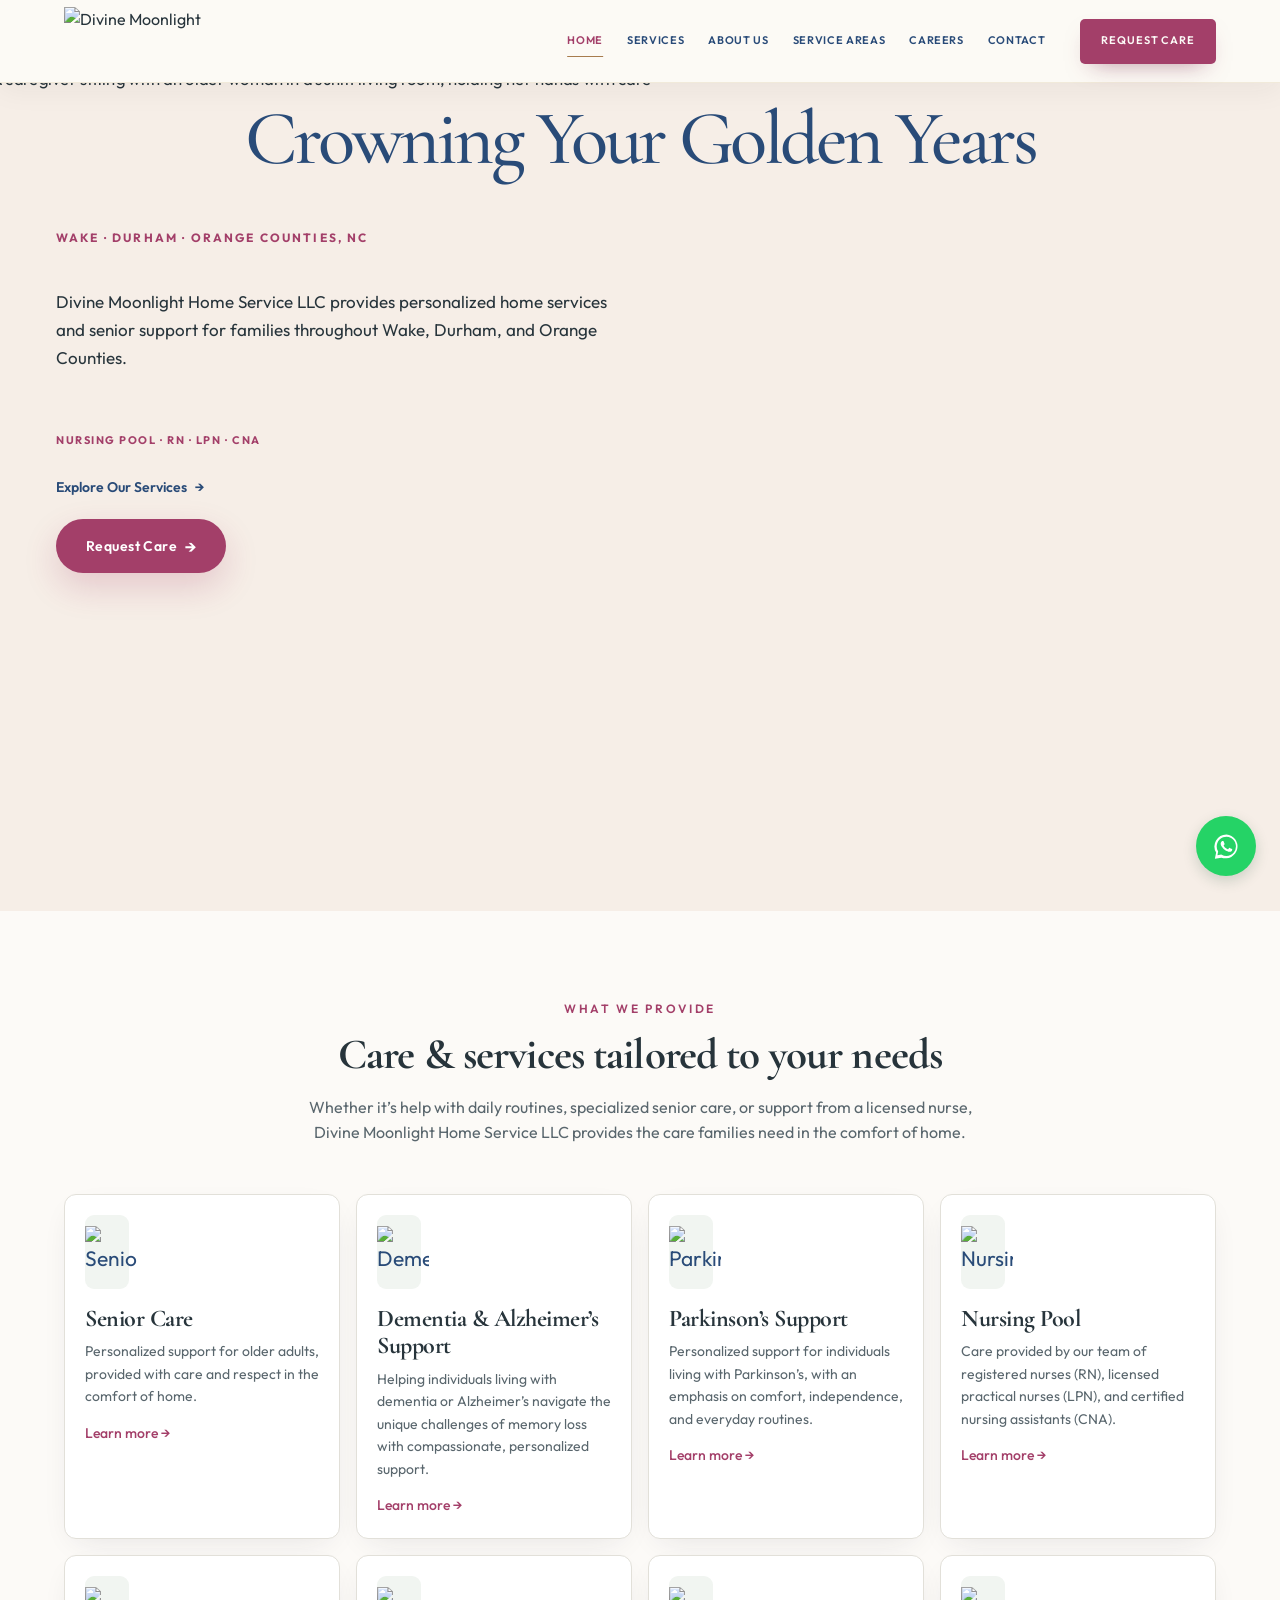
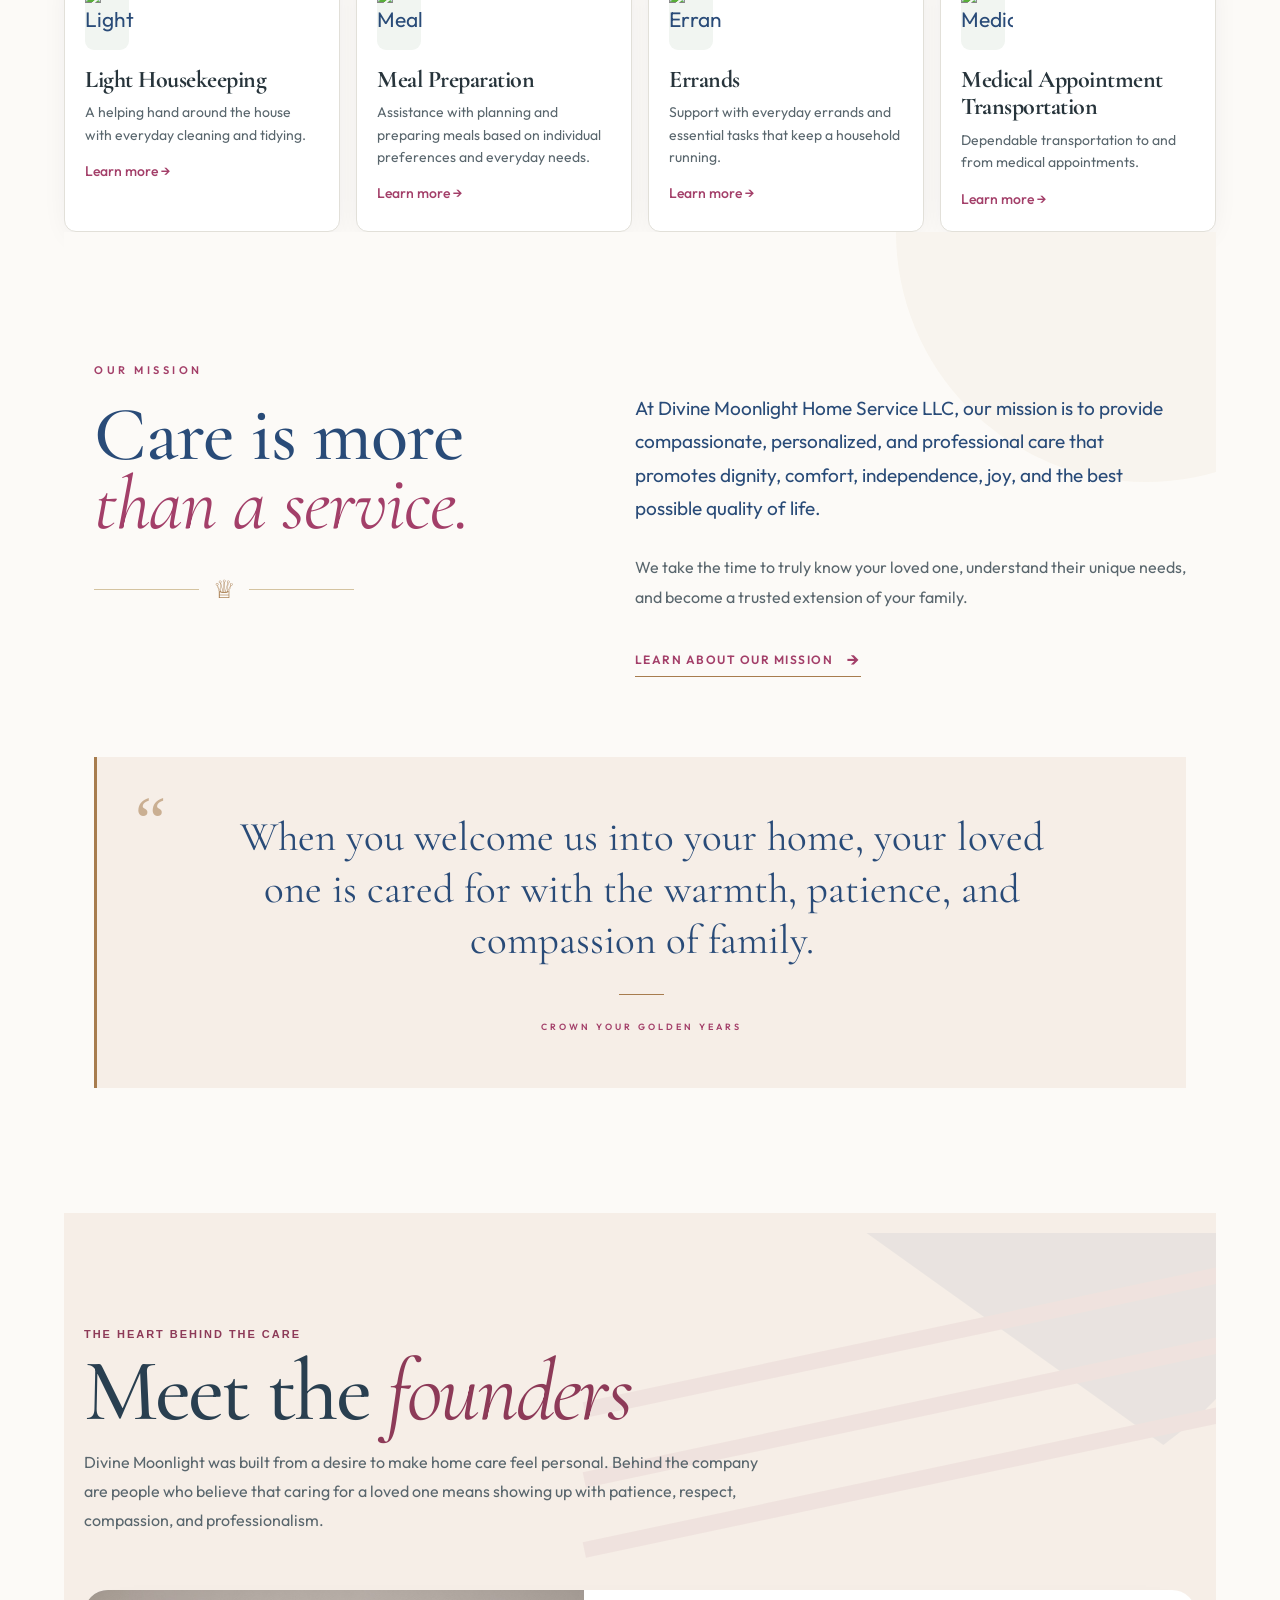
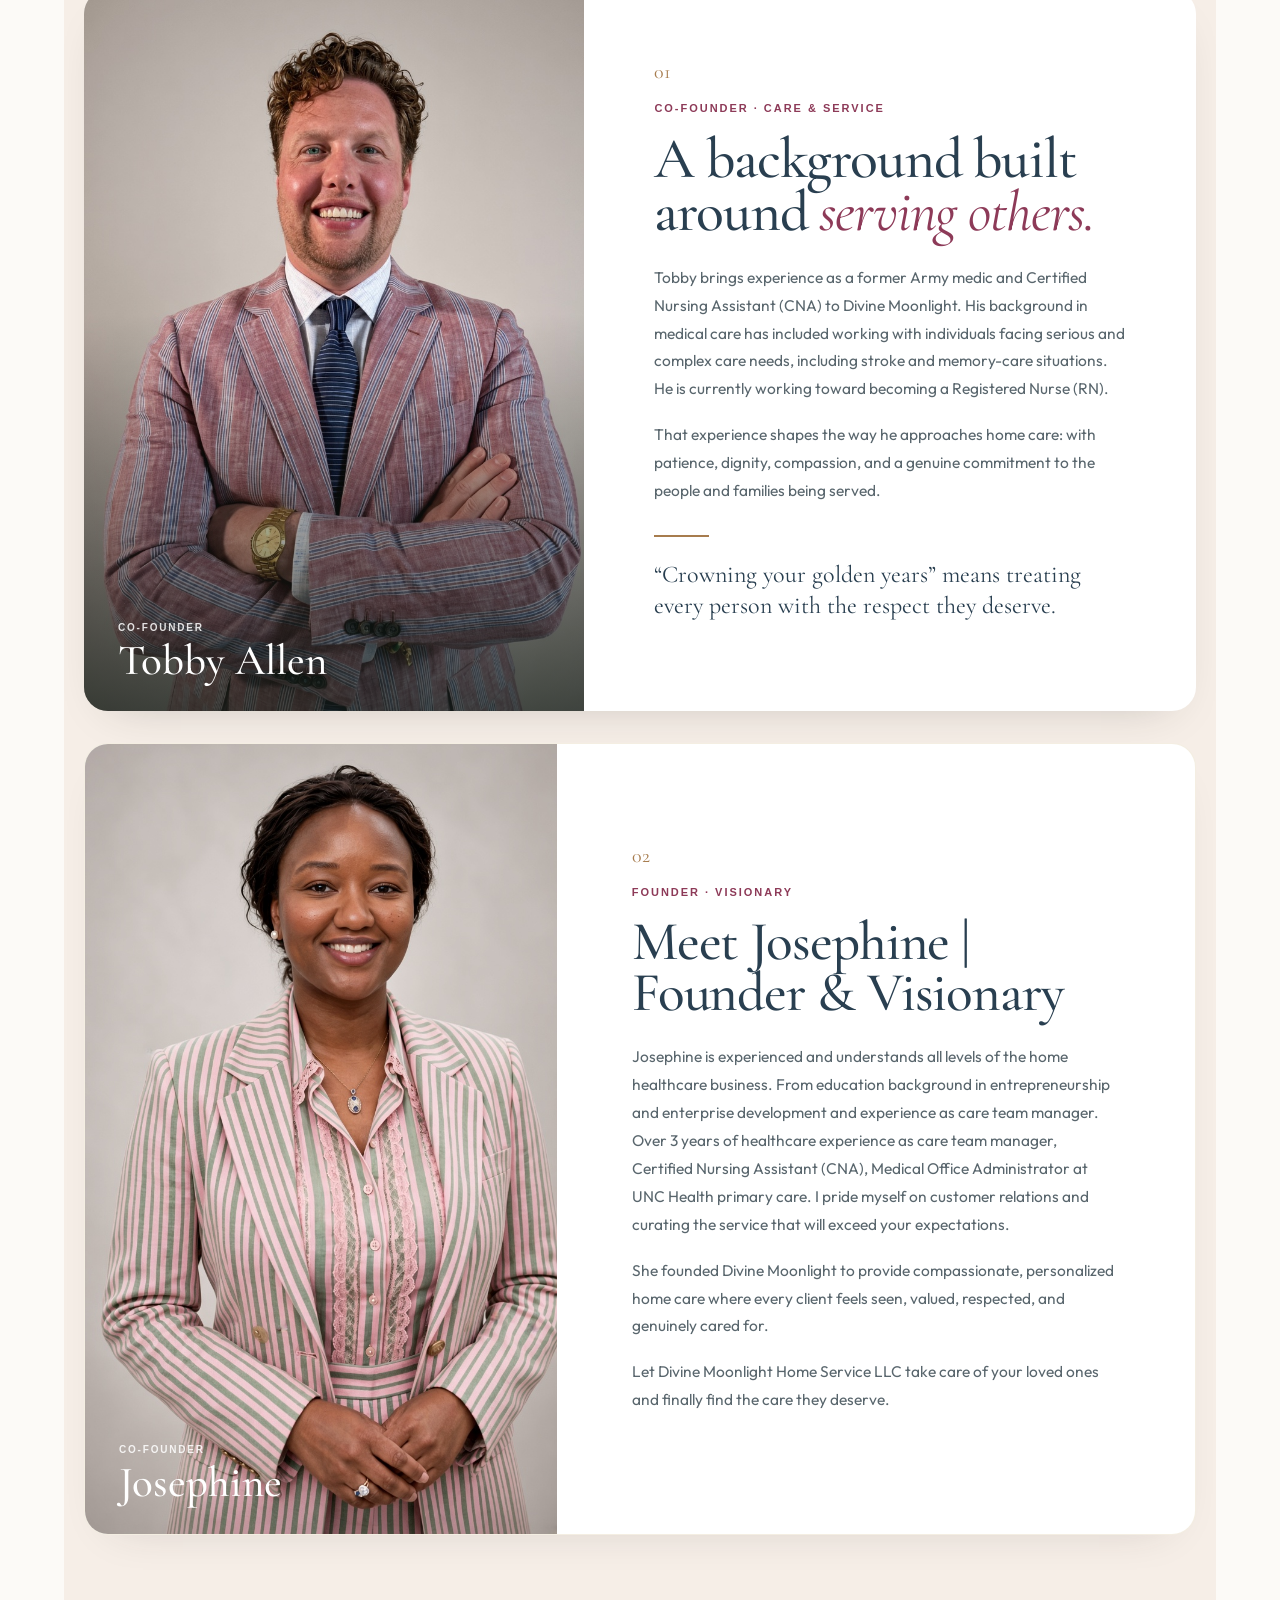
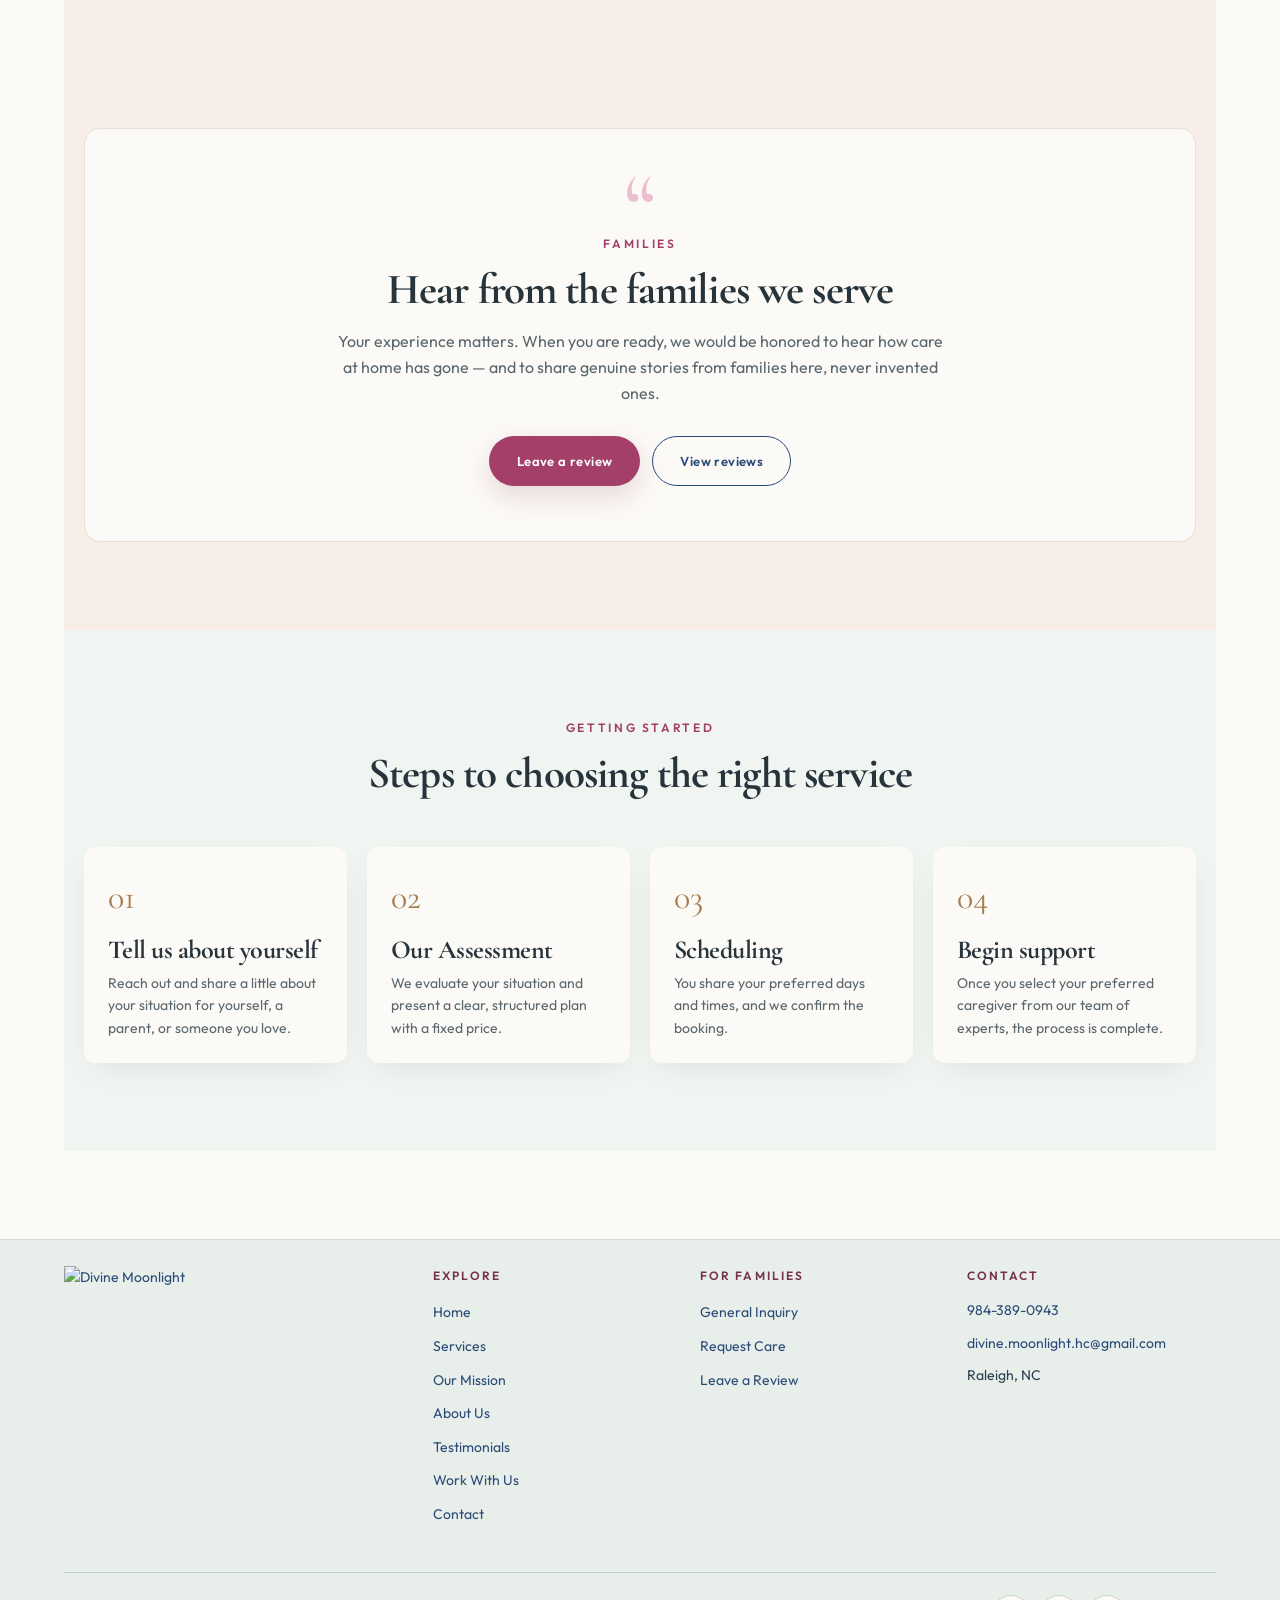
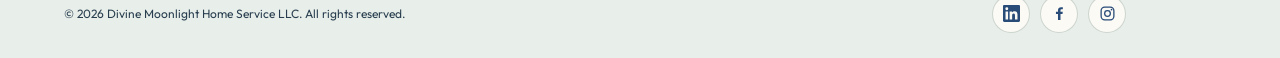
==== commit 75bd6611: "Remove temporary layout override and refresh palette stylesheet cache" ====
--- a/index.html
+++ b/index.html
@@ -8,12 +8,11 @@
   <meta content="#2A4F44" name="theme-color"/>
   <meta content="index,follow" name="robots"/>
   <link href="favicon.svg" rel="icon"/>
-  <link href="styles.css?v=20261014-9" rel="stylesheet"/>
+  <link href="styles.css?v=20261015-2" rel="stylesheet"/>
   <script type="application/ld+json">
    {"@context": "https://schema.org", "@type": "LocalBusiness", "name": "Divine Moonlight Home Service LLC", "description": "Home services and senior support serving Wake County, Durham County, and Orange County, North Carolina.", "areaServed": ["Wake County, North Carolina", "Durham County, North Carolina", "Orange County, North Carolina"]}
   </script>
-   <link rel="stylesheet" href="polish.css?v=20261015-1">
-</head>
+   </head>
  <body>
   <a class="skip" href="#main-content">Skip to main content</a>
   <main id="main-content">
--- a/styles.css
+++ b/styles.css
@@ -29,9 +29,9 @@
   display: flex;
   align-items: flex-start;
   background: linear-gradient(90deg,
-    rgba(249,236,229,1) 0%,
-    rgba(249,236,229,.98) 70%,
-    rgba(249,236,229,.86) 100%);
+    rgba(246,238,231),1) 0%,
+    rgba(246,238,231),.98) 70%,
+    rgba(246,238,231),.86) 100%);
 }
 
 main > section.hero:first-of-type .hero-copy > .container {
@@ -114,7 +114,7 @@
   margin-top: 18px;
   padding-bottom: 4px;
   color: var(--brand-blue-deep);
-  border-bottom: 1px solid rgba(35,64,186,.3);
+  border-bottom: 1px solid rgba(41,75,120),.3);
   font-family: var(--sans);
   font-size: 14px;
   font-weight: 500;
@@ -128,7 +128,7 @@
   bottom: 38px;
   padding-top: 16px;
   padding-right: 24px;
-  border-top: 1px solid rgba(35,64,186,.18);
+  border-top: 1px solid rgba(41,75,120),.18);
   color: var(--brand-magenta);
   font-family: var(--sans);
   font-size: 11px;
@@ -166,7 +166,7 @@
   main > section.hero:first-of-type .hero-copy {
     min-height: calc(100svh - 72px);
     padding: 82px 16px 105px;
-    background: rgba(249,236,229,.91);
+    background: rgba(246,238,231),.91);
   }
 
   main > section.hero:first-of-type h1 {
@@ -249,12 +249,12 @@
   background:
     linear-gradient(
       90deg,
-      rgba(249,236,229,.99) 0%,
-      rgba(249,236,229,.96) 22%,
-      rgba(249,236,229,.82) 42%,
-      rgba(249,236,229,.50) 57%,
-      rgba(249,236,229,.16) 72%,
-      rgba(249,236,229,0) 100%
+      rgba(246,238,231),.99) 0%,
+      rgba(246,238,231),.96) 22%,
+      rgba(246,238,231),.82) 42%,
+      rgba(246,238,231),.50) 57%,
+      rgba(246,238,231),.16) 72%,
+      rgba(246,238,231),0) 100%
     ) !important;
 }
 
@@ -335,7 +335,7 @@
   font-family: var(--sans) !important;
   font-size: 17px !important;
   line-height: 1.65 !important;
-  text-shadow: 0 1px 12px rgba(249,236,229,.35) !important;
+  text-shadow: 0 1px 12px rgba(246,238,231),.35) !important;
 }
 
 main > section.hero:first-of-type .hero-copy > .container > p::after {
@@ -378,7 +378,7 @@
   margin: 0 !important;
   padding-bottom: 5px !important;
   color: var(--brand-blue-deep) !important;
-  border-bottom: 1px solid rgba(35,64,186,.35) !important;
+  border-bottom: 1px solid rgba(41,75,120),.35) !important;
   font-family: var(--sans) !important;
   font-size: 14px !important;
   font-weight: 600 !important;
@@ -392,7 +392,7 @@
   bottom: 38px !important;
   z-index: 4 !important;
   padding: 15px 28px 0 0 !important;
-  border-top: 1px solid rgba(35,64,186,.22) !important;
+  border-top: 1px solid rgba(41,75,120),.22) !important;
   color: var(--brand-magenta) !important;
   font-family: var(--sans) !important;
   font-size: 10px !important;
@@ -465,10 +465,10 @@
     background:
       linear-gradient(
         180deg,
-        rgba(249,236,229,.94) 0%,
-        rgba(249,236,229,.82) 30%,
-        rgba(249,236,229,.62) 58%,
-        rgba(249,236,229,.28) 100%
+        rgba(246,238,231),.94) 0%,
+        rgba(246,238,231),.82) 30%,
+        rgba(246,238,231),.62) 58%,
+        rgba(246,238,231),.28) 100%
       ) !important;
   }
 
@@ -535,15 +535,15 @@
    ========================================= */
 
 .mission-page {
-  --sage: #687563;
-  --sage-dark: #4d594b;
-  --burgundy: #6b3039;
-  --gold: #b4975a;
-  --gold-light: #d4bd82;
-  --cream: #f7f4ed;
-  --warm-white: #fcfbf8;
-  --text: #2f302c;
-  --muted: #73756d;
+  --sage: #54756C;
+  --sage-dark: #293F50;
+  --burgundy: #8D3A58;
+  --gold: #A77C4E;
+  --gold-light: #D4B98F;
+  --cream: #F6EEE7;
+  --warm-white: #FCFAF7;
+  --text: #27343B;
+  --muted: #59666D;
 
   background: var(--warm-white);
   color: var(--text);
@@ -574,8 +574,8 @@
     ),
     linear-gradient(
       180deg,
-      #f8f6f0 0%,
-      #f3f1e9 100%
+      #F8F3EE 0%,
+      #F1ECE5 100%
     );
 
   padding: 120px 24px 100px;
@@ -745,7 +745,7 @@
 
   font-weight: 600;
 
-  color: #88877e;
+  color: #59666D;
 }
 
 
@@ -1281,8 +1281,8 @@
   position: relative;
   overflow: hidden;
   padding: 115px 0 105px;
-  background: #F9ECE5;
-  color: #2f302c;
+  background: #F6EEE7;
+  color: #27343B;
 }
 
 .founders-section,
@@ -1309,7 +1309,7 @@
   height: 300px;
   right: -70px;
   top: 20px;
-  background: #27455d;
+  background: #294B78;
   border-radius: 0 0 100% 0;
   clip-path: polygon(0 0,100% 0,100% 100%,0 0);
 }
@@ -1319,7 +1319,7 @@
   right: -120px;
   width: 760px;
   height: 16px;
-  background: #6b3039;
+  background: #8D3A58;
   transform: rotate(-12deg);
 }
 
@@ -1335,7 +1335,7 @@
 .founders-kicker,
 .founder-role {
   display: block;
-  color: #6b3039;
+  color: #8D3A58;
   font: 700 11px/1.2 Arial, sans-serif;
   letter-spacing: .18em;
   text-transform: uppercase;
@@ -1343,7 +1343,7 @@
 
 .founders-intro h2 {
   margin: 12px 0 18px;
-  color: #4d594b;
+  color: #293F50;
   font-family: "Cormorant Garamond", Georgia, serif;
   font-size: clamp(54px, 7vw, 88px);
   line-height: .88;
@@ -1352,14 +1352,14 @@
 }
 
 .founders-intro h2 em {
-  color: #6b3039;
+  color: #8D3A58;
   font-weight: 400;
 }
 
 .founders-intro p {
   max-width: 690px;
   margin: 0;
-  color: #73756d;
+  color: #59666D;
   font: 400 16px/1.8 "Outfit", Arial, sans-serif;
 }
 
@@ -1368,14 +1368,14 @@
   grid-template-columns: minmax(300px,.9fr) minmax(360px,1.1fr);
   min-height: 610px;
   background: #fff;
-  box-shadow: 0 24px 70px rgba(35,64,186,.10);
+  box-shadow: 0 24px 70px rgba(41,75,120),.10);
 }
 
 .founder-image-wrap {
   position: relative;
   min-height: 610px;
   overflow: hidden;
-  background: #d9d4ca;
+  background: #E2E0D9;
 }
 
 .founder-image-wrap img {
@@ -1425,7 +1425,7 @@
 
 .founder-number {
   display: block;
-  color: #b4975a;
+  color: #A77C4E;
   font: 400 20px/1 "Cormorant Garamond", Georgia, serif;
   margin-bottom: 20px;
 }
@@ -1437,33 +1437,33 @@
 .founder-story h3,
 .josephine-copy h3 {
   margin: 0 0 25px;
-  color: #4d594b;
+  color: #293F50;
   font: 500 clamp(43px,4.5vw,64px)/.92 "Cormorant Garamond", Georgia, serif;
   letter-spacing: -.02em;
 }
 
 .founder-story h3 em,
 .josephine-copy h3 em {
-  color: #6b3039;
+  color: #8D3A58;
   font-weight: 400;
 }
 
 .founder-story p,
 .josephine-copy p {
   margin: 0 0 18px;
-  color: #73756d;
+  color: #59666D;
   font: 400 15.5px/1.8 "Outfit", Arial, sans-serif;
 }
 
 .founder-rule {
   width: 55px;
   height: 2px;
-  background: #b4975a;
+  background: #A77C4E;
   margin: 12px 0 22px;
 }
 
 .founder-quote {
-  color: #4d594b !important;
+  color: #293F50 !important;
   font-family: "Cormorant Garamond", Georgia, serif !important;
   font-size: 24px !important;
   line-height: 1.3 !important;
@@ -1476,15 +1476,15 @@
   min-height: 500px;
   margin-top: 32px;
   background: #fff;
-  border-top: 1px solid rgba(180,151,90,.35);
-  box-shadow: 0 20px 55px rgba(35,64,186,.08);
+  border-top: 1px solid rgba(167,124,78),.35);
+  box-shadow: 0 20px 55px rgba(41,75,120),.08);
 }
 
 .josephine-photo {
   position: relative;
   min-height: 500px;
   overflow: hidden;
-  background: #e7e1d6;
+  background: #E2E0D9;
 }
 
 .josephine-photo img {
@@ -1502,8 +1502,8 @@
   display: none;
   align-items: center;
   justify-content: center;
-  color: #687563;
-  background: #e7e1d6;
+  color: #54756C;
+  background: #E2E0D9;
   font: 500 42px/1 "Cormorant Garamond", Georgia, serif;
 }
 
@@ -1515,7 +1515,7 @@
 }
 
 .josephine-copy .founder-number {
-  color: #b4975a;
+  color: #A77C4E;
 }
 
 .josephine-copy .founder-role {
@@ -1597,13 +1597,13 @@
    ========================================================= */
 
 .home-mission {
-  --sage: #687563;
-  --sage-dark: #4d594b;
-  --burgundy: #6b3039;
-  --gold: #b4975a;
-  --cream: #f7f4ed;
-  --warm-white: #fcfbf8;
-  --muted: #73756d;
+  --sage: #54756C;
+  --sage-dark: #293F50;
+  --burgundy: #8D3A58;
+  --gold: #A77C4E;
+  --cream: #F6EEE7;
+  --warm-white: #FCFAF7;
+  --muted: #59666D;
 
   position: relative;
   background: var(--warm-white);
@@ -2076,8 +2076,8 @@
 .service-grid .card {
   position: relative;
   overflow: hidden;
-  border: 1px solid rgba(35,64,186,.08);
-  box-shadow: 0 10px 30px -24px rgba(35,64,186,.35);
+  border: 1px solid rgba(41,75,120),.08);
+  box-shadow: 0 10px 30px -24px rgba(41,75,120),.35);
 }
 .service-grid .card::before {
   content:"";
@@ -2091,7 +2091,7 @@
 .service-grid .card:hover,.service-grid .card:focus-within {
   transform:translateY(-7px);
   border-color:rgba(184,149,74,.25);
-  box-shadow:0 22px 45px -25px rgba(35,64,186,.34);
+  box-shadow:0 22px 45px -25px rgba(41,75,120),.34);
 }
 .service-grid .card:hover::before,.service-grid .card:focus-within::before { transform:scaleX(1); }
 
@@ -2116,10 +2116,10 @@
 
 .founders-feature:hover,.founders-josephine:hover {
   transform:translateY(-4px);
-  box-shadow:0 28px 65px -34px rgba(35,64,186,.28);
+  box-shadow:0 28px 65px -34px rgba(41,75,120),.28);
 }
 .home-mission-quote { transition:transform .45s var(--dm-ease),box-shadow .45s var(--dm-ease); }
-.home-mission-quote:hover { transform:translateY(-4px); box-shadow:0 22px 45px -30px rgba(35,64,186,.24); }
+.home-mission-quote:hover { transform:translateY(-4px); box-shadow:0 22px 45px -30px rgba(41,75,120),.24); }
 
 .steps .step { position:relative; }
 .steps .step:hover { transform:translateY(-4px); }
@@ -2129,7 +2129,7 @@
 .btn {
   transition:transform .25s var(--dm-ease),box-shadow .25s ease,background-color .25s ease,border-color .25s ease,color .25s ease;
 }
-.btn:hover,.btn:focus-visible { transform:translateY(-2px); box-shadow:0 12px 26px -17px rgba(35,64,186,.45); }
+.btn:hover,.btn:focus-visible { transform:translateY(-2px); box-shadow:0 12px 26px -17px rgba(41,75,120),.45); }
 .btn:active { transform:translateY(0); }
 
 .text-link,.mission-link,.learn { transition:gap .3s var(--dm-ease),color .25s ease,border-color .25s ease; }
@@ -2138,7 +2138,7 @@
 #shared-site-navigation .header {
   transition:background-color .3s ease,box-shadow .3s ease,border-color .3s ease;
 }
-#shared-site-navigation .header.scrolled { box-shadow:0 12px 32px -24px rgba(35,64,186,.45); }
+#shared-site-navigation .header.scrolled { box-shadow:0 12px 32px -24px rgba(41,75,120),.45); }
 
 .dm-reveal {
   opacity:0;
@@ -2219,7 +2219,7 @@
   opacity: 0;
   pointer-events: none;
   transition: opacity .25s ease, transform .3s var(--dm-ease);
-  box-shadow: 0 8px 22px rgba(35,64,186,.18);
+  box-shadow: 0 8px 22px rgba(41,75,120),.18);
 }
 
 .dm-whatsapp-label::after {
@@ -2476,10 +2476,10 @@
     background:
       linear-gradient(
         180deg,
-        rgba(249,236,229,1) 0%,
-        rgba(249,236,229,.72) 10%,
-        rgba(249,236,229,.12) 30%,
-        rgba(249,236,229,0) 52%
+        rgba(246,238,231),1) 0%,
+        rgba(246,238,231),.72) 10%,
+        rgba(246,238,231),.12) 30%,
+        rgba(246,238,231),0) 52%
       ) !important;
   }
 
@@ -2563,19 +2563,19 @@
     background:
       linear-gradient(
         90deg,
-        rgba(249,236,229,.98) 0%,
-        rgba(249,236,229,.88) 18%,
-        rgba(249,236,229,.58) 40%,
-        rgba(249,236,229,.22) 62%,
-        rgba(249,236,229,.04) 82%,
-        rgba(249,236,229,0) 100%
+        rgba(246,238,231),.98) 0%,
+        rgba(246,238,231),.88) 18%,
+        rgba(246,238,231),.58) 40%,
+        rgba(246,238,231),.22) 62%,
+        rgba(246,238,231),.04) 82%,
+        rgba(246,238,231),0) 100%
       ),
       linear-gradient(
         180deg,
-        rgba(249,236,229,.28) 0%,
-        rgba(249,236,229,0) 24%,
-        rgba(249,236,229,0) 76%,
-        rgba(249,236,229,.28) 100%
+        rgba(246,238,231),.28) 0%,
+        rgba(246,238,231),0) 24%,
+        rgba(246,238,231),0) 76%,
+        rgba(246,238,231),.28) 100%
       ) !important;
   }
 }
@@ -2593,20 +2593,20 @@
     background:
       linear-gradient(
         90deg,
-        rgba(249,236,229,1) 0%,
-        rgba(249,236,229,.97) 18%,
-        rgba(249,236,229,.88) 34%,
-        rgba(249,236,229,.62) 49%,
-        rgba(249,236,229,.30) 64%,
-        rgba(249,236,229,.08) 82%,
-        rgba(249,236,229,0) 100%
+        rgba(246,238,231),1) 0%,
+        rgba(246,238,231),.97) 18%,
+        rgba(246,238,231),.88) 34%,
+        rgba(246,238,231),.62) 49%,
+        rgba(246,238,231),.30) 64%,
+        rgba(246,238,231),.08) 82%,
+        rgba(246,238,231),0) 100%
       ),
       linear-gradient(
         180deg,
-        rgba(249,236,229,.22) 0%,
-        rgba(249,236,229,0) 18%,
-        rgba(249,236,229,0) 82%,
-        rgba(249,236,229,.22) 100%
+        rgba(246,238,231),.22) 0%,
+        rgba(246,238,231),0) 18%,
+        rgba(246,238,231),0) 82%,
+        rgba(246,238,231),.22) 100%
       ) !important;
   }
 }
@@ -2672,9 +2672,9 @@
   }
 
   main > section.hero:first-of-type .actions .btn-secondary {
-    border: 1px solid rgba(35,64,186,.45) !important;
+    border: 1px solid rgba(41,75,120),.45) !important;
     color: var(--brand-blue-deep) !important;
-    background: rgba(249,236,229,.88) !important;
+    background: rgba(246,238,231),.88) !important;
   }
 
   main > section.hero:first-of-type .text-link {
@@ -2701,9 +2701,9 @@
     background:
       linear-gradient(
         180deg,
-        rgba(249,236,229,0) 0%,
-        rgba(249,236,229,0) 72%,
-        rgba(249,236,229,.72) 100%
+        rgba(246,238,231),0) 0%,
+        rgba(246,238,231),0) 72%,
+        rgba(246,238,231),.72) 100%
       ) !important;
   }
 
@@ -2713,7 +2713,7 @@
     bottom: 28px !important;
     padding: 14px 0 0 !important;
     text-align: center !important;
-    border-top: 1px solid rgba(35,64,186,.22) !important;
+    border-top: 1px solid rgba(41,75,120),.22) !important;
     font-size: 9px !important;
     letter-spacing: .11em !important;
   }
@@ -2778,14 +2778,14 @@
        until the photograph is completely unobstructed in the right third. */
     background: linear-gradient(
       90deg,
-      rgba(249,236,229,1) 0%,
-      rgba(249,236,229,1) 33.333%,
-      rgba(249,236,229,.82) 43%,
-      rgba(249,236,229,.58) 52%,
-      rgba(249,236,229,.30) 61%,
-      rgba(249,236,229,.08) 70%,
-      rgba(249,236,229,0) 78%,
-      rgba(249,236,229,0) 100%
+      rgba(246,238,231),1) 0%,
+      rgba(246,238,231),1) 33.333%,
+      rgba(246,238,231),.82) 43%,
+      rgba(246,238,231),.58) 52%,
+      rgba(246,238,231),.30) 61%,
+      rgba(246,238,231),.08) 70%,
+      rgba(246,238,231),0) 78%,
+      rgba(246,238,231),0) 100%
     ) !important;
   }
 
@@ -2796,17 +2796,17 @@
     justify-content: center !important;
     min-height: 54px !important;
     padding: 0 24px !important;
-    border: 1px solid rgba(35,64,186,.38) !important;
+    border: 1px solid rgba(41,75,120),.38) !important;
     border-radius: 999px !important;
     color: var(--brand-blue-deep) !important;
-    background: rgba(249,236,229,.72) !important;
+    background: rgba(246,238,231),.72) !important;
     font-size: 14px !important;
     font-weight: 600 !important;
     text-decoration: none !important;
   }
 
   main > section.hero:first-of-type .actions .btn-secondary:hover {
-    background: rgba(249,236,229,.94) !important;
+    background: rgba(246,238,231),.94) !important;
     border-color: var(--brand-blue-deep) !important;
   }
 }
@@ -2835,10 +2835,10 @@
     min-width: 0 !important;
     min-height: 50px !important;
     padding: 0 10px !important;
-    border: 1px solid rgba(35,64,186,.45) !important;
+    border: 1px solid rgba(41,75,120),.45) !important;
     border-radius: 999px !important;
     color: var(--brand-blue-deep) !important;
-    background: rgba(249,236,229,.88) !important;
+    background: rgba(246,238,231),.88) !important;
     font-size: 11px !important;
     font-weight: 600 !important;
     white-space: nowrap !important;
@@ -2872,12 +2872,12 @@
       90deg,
       var(--cream) 0%,
       var(--cream) 33.333%,
-      rgba(249,236,229,.88) 44%,
-      rgba(249,236,229,.62) 54%,
-      rgba(249,236,229,.34) 64%,
-      rgba(249,236,229,.12) 73%,
-      rgba(249,236,229,0) 82%,
-      rgba(249,236,229,0) 100%
+      rgba(246,238,231),.88) 44%,
+      rgba(246,238,231),.62) 54%,
+      rgba(246,238,231),.34) 64%,
+      rgba(246,238,231),.12) 73%,
+      rgba(246,238,231),0) 82%,
+      rgba(246,238,231),0) 100%
     ) !important;
   }
 
@@ -2906,7 +2906,7 @@
     margin: 0 !important;
     padding-bottom: 5px !important;
     color: var(--brand-blue-deep) !important;
-    border-bottom: 1px solid rgba(35,64,186,.35) !important;
+    border-bottom: 1px solid rgba(41,75,120),.35) !important;
     font-family: var(--sans) !important;
     font-size: 14px !important;
     font-weight: 600 !important;
@@ -2957,7 +2957,7 @@
     margin: 0 !important;
     padding-bottom: 4px !important;
     color: var(--brand-blue-deep) !important;
-    border-bottom: 1px solid rgba(35,64,186,.3) !important;
+    border-bottom: 1px solid rgba(41,75,120),.3) !important;
     width: fit-content !important;
     margin-left: auto !important;
     margin-right: auto !important;
@@ -2996,13 +2996,13 @@
       90deg,
       var(--cream) 0%,
       var(--cream) 33%,
-      rgba(249,236,229,.98) 42%,
-      rgba(249,236,229,.82) 50%,
-      rgba(249,236,229,.58) 58%,
-      rgba(249,236,229,.34) 66%,
-      rgba(249,236,229,.14) 75%,
-      rgba(249,236,229,0) 84%,
-      rgba(249,236,229,0) 100%
+      rgba(246,238,231),.98) 42%,
+      rgba(246,238,231),.82) 50%,
+      rgba(246,238,231),.58) 58%,
+      rgba(246,238,231),.34) 66%,
+      rgba(246,238,231),.14) 75%,
+      rgba(246,238,231),0) 84%,
+      rgba(246,238,231),0) 100%
     ) !important;
   }
 
@@ -3069,7 +3069,7 @@
     color: var(--brand-blue-deep) !important;
     background: transparent !important;
     border: 0 !important;
-    border-bottom: 1px solid rgba(35,64,186,.35) !important;
+    border-bottom: 1px solid rgba(41,75,120),.35) !important;
     font-family: var(--sans) !important;
     font-size: 13px !important;
     font-weight: 600 !important;
@@ -3095,8 +3095,8 @@
     z-index: 1 !important;
     background: linear-gradient(
       180deg,
-      rgba(249,236,229,.12) 0%,
-      rgba(249,236,229,0) 100%
+      rgba(246,238,231),.12) 0%,
+      rgba(246,238,231),0) 100%
     ) !important;
   }
 
@@ -3159,7 +3159,7 @@
   transform: none !important;
   background: transparent !important;
   border: 0 !important;
-  border-bottom: 1px solid rgba(35,64,186,.35) !important;
+  border-bottom: 1px solid rgba(41,75,120),.35) !important;
   color: var(--brand-blue-deep) !important;
   font-family: var(--sans) !important;
   font-size: 14px !important;
@@ -3240,10 +3240,10 @@
     pointer-events: none !important;
     background: linear-gradient(
       to bottom,
-      rgba(249,236,229,0) 0%,
-      rgba(249,236,229,.08) 18%,
-      rgba(249,236,229,.28) 42%,
-      rgba(249,236,229,.58) 68%,
+      rgba(246,238,231),0) 0%,
+      rgba(246,238,231),.08) 18%,
+      rgba(246,238,231),.28) 42%,
+      rgba(246,238,231),.58) 68%,
       var(--cream) 100%
     ) !important;
   }
@@ -3292,12 +3292,12 @@
     flex-basis: 100% !important;
     margin: 0 0 2px !important;
     padding-bottom: 12px !important;
-    border-bottom: 1px solid rgba(35,64,186,.18) !important;
+    border-bottom: 1px solid rgba(41,75,120),.18) !important;
   }
 }
 .mobile-nursing-pool:hover {
   color: var(--brand-blue-deep) !important;
-  border-color: rgba(35,64,186,.45) !important;
+  border-color: rgba(41,75,120),.45) !important;
 }
 main > section.hero:first-of-type .hero-copy::after {
   display: none !important;
@@ -3372,7 +3372,7 @@
     margin-top: 1px !important;
     padding: 0 0 5px !important;
     color: var(--brand-blue-deep) !important;
-    border-bottom: 1px solid rgba(35,64,186,.28) !important;
+    border-bottom: 1px solid rgba(41,75,120),.28) !important;
     font-size: 13px !important;
     font-weight: 600 !important;
   }
@@ -3419,7 +3419,7 @@
 
 .footer {
   background: #e8eee9;
-  color: #263f35;
+  color: #293F50;
   padding: 26px 0 25px;
   border-top: 1px solid rgba(42, 79, 68, .12);
 }
@@ -3461,7 +3461,7 @@
   font-weight: 600;
   letter-spacing: .18em;
   text-transform: uppercase;
-  color: #713047;
+  color: #78304D;
 }
 
 .footer ul {
@@ -3473,13 +3473,13 @@
 }
 
 .footer a {
-  color: #2340BA;
+  color: #294B78;
   text-decoration: none;
   font-size: 14px;
 }
 
 .footer a:hover {
-  color: #713047;
+  color: #78304D;
 }
 
 .footer-contact {
@@ -3503,7 +3503,7 @@
   justify-content: space-between;
   gap: 20px;
   font-size: 12px;
-  color: #2f463b;
+  color: #293F50;
 }
 
 .footer-social {
@@ -3680,9 +3680,9 @@
   position: relative;
   min-width: 0;
   overflow: hidden;
-  border: 1px solid rgba(35,64,186,.14);
+  border: 1px solid rgba(41,75,120),.14);
   border-radius: 18px;
-  background: #e9eee9;
+  background: #EDF2EE;
 }
 
 .service-area-map {
@@ -3706,7 +3706,7 @@
   padding: 7px 10px;
   background: var(--cream);
   color: var(--brand-blue-deep);
-  box-shadow: 0 5px 18px rgba(35,64,186,.16);
+  box-shadow: 0 5px 18px rgba(41,75,120),.16);
   font-family: var(--sans);
   font-size: 12px;
   font-weight: 600;
@@ -3723,11 +3723,11 @@
   z-index: 500;
   padding: 8px 11px;
   border-radius: 5px;
-  background: rgba(249,236,229,.92);
+  background: rgba(246,238,231),.92);
   color: var(--brand-blue-deep);
   font-family: var(--sans);
   font-size: 11px;
-  box-shadow: 0 4px 16px rgba(35,64,186,.12);
+  box-shadow: 0 4px 16px rgba(41,75,120),.12);
 }
 
 .service-area-info {
@@ -3750,12 +3750,12 @@
   padding: 0;
   display: grid;
   gap: 0;
-  border-top: 1px solid rgba(35,64,186,.16);
+  border-top: 1px solid rgba(41,75,120),.16);
 }
 
 .service-area-list li {
   padding: 14px 0;
-  border-bottom: 1px solid rgba(35,64,186,.16);
+  border-bottom: 1px solid rgba(41,75,120),.16);
   color: var(--brand-blue-deep);
   font-size: 15px;
   font-weight: 600;
@@ -3962,10 +3962,10 @@
   position: relative;
   min-width: 0;
   overflow: hidden;
-  border: 1px solid rgba(35,64,186,.12);
+  border: 1px solid rgba(41,75,120),.12);
   border-radius: 24px;
   background: var(--paper);
-  box-shadow: 0 24px 60px rgba(35,64,186,.10);
+  box-shadow: 0 24px 60px rgba(41,75,120),.10);
 }
 
 .service-area-map-image {
@@ -3981,7 +3981,7 @@
   position: absolute;
   inset: 0;
   pointer-events: none;
-  background: linear-gradient(180deg, rgba(249,236,229,0) 72%, rgba(249,236,229,.18) 100%);
+  background: linear-gradient(180deg, rgba(246,238,231),0) 72%, rgba(246,238,231),.18) 100%);
 }
 
 .service-area-map-image img {
@@ -3999,9 +3999,9 @@
   bottom: 20px;
   z-index: 2;
   padding: 9px 13px;
-  border: 1px solid rgba(35,64,186,.12);
+  border: 1px solid rgba(41,75,120),.12);
   border-radius: 999px;
-  background: rgba(249,236,229,.92);
+  background: rgba(246,238,231),.92);
   color: var(--brand-blue-deep);
   font-family: var(--sans);
   font-size: 10px;
@@ -4009,7 +4009,7 @@
   letter-spacing: .15em;
   line-height: 1;
   text-transform: uppercase;
-  box-shadow: 0 8px 24px rgba(35,64,186,.10);
+  box-shadow: 0 8px 24px rgba(41,75,120),.10);
 }
 
 .service-area-info {
@@ -4042,12 +4042,12 @@
 
 .service-area-list {
   margin: 0 0 25px;
-  border-top: 1px solid rgba(35,64,186,.15);
+  border-top: 1px solid rgba(41,75,120),.15);
 }
 
 .service-area-list li {
   padding: 15px 0;
-  border-bottom: 1px solid rgba(35,64,186,.15);
+  border-bottom: 1px solid rgba(41,75,120),.15);
   color: var(--brand-blue-deep);
   font-size: 15px;
   font-weight: 600;
@@ -4100,7 +4100,7 @@
   .service-area-intro { margin-bottom: 30px; }
   .service-area-intro h1 { font-size: clamp(48px, 15vw, 64px); }
   .service-area-intro p { font-size: 15px; line-height: 1.7; }
-  .service-area-map-wrap { border-radius: 16px; box-shadow: 0 16px 36px rgba(35,64,186,.09); }
+  .service-area-map-wrap { border-radius: 16px; box-shadow: 0 16px 36px rgba(41,75,120),.09); }
   .map-image-label { left: 13px; bottom: 13px; padding: 8px 10px; font-size: 9px; }
   .service-area-info h2 { font-size: 43px; }
 }
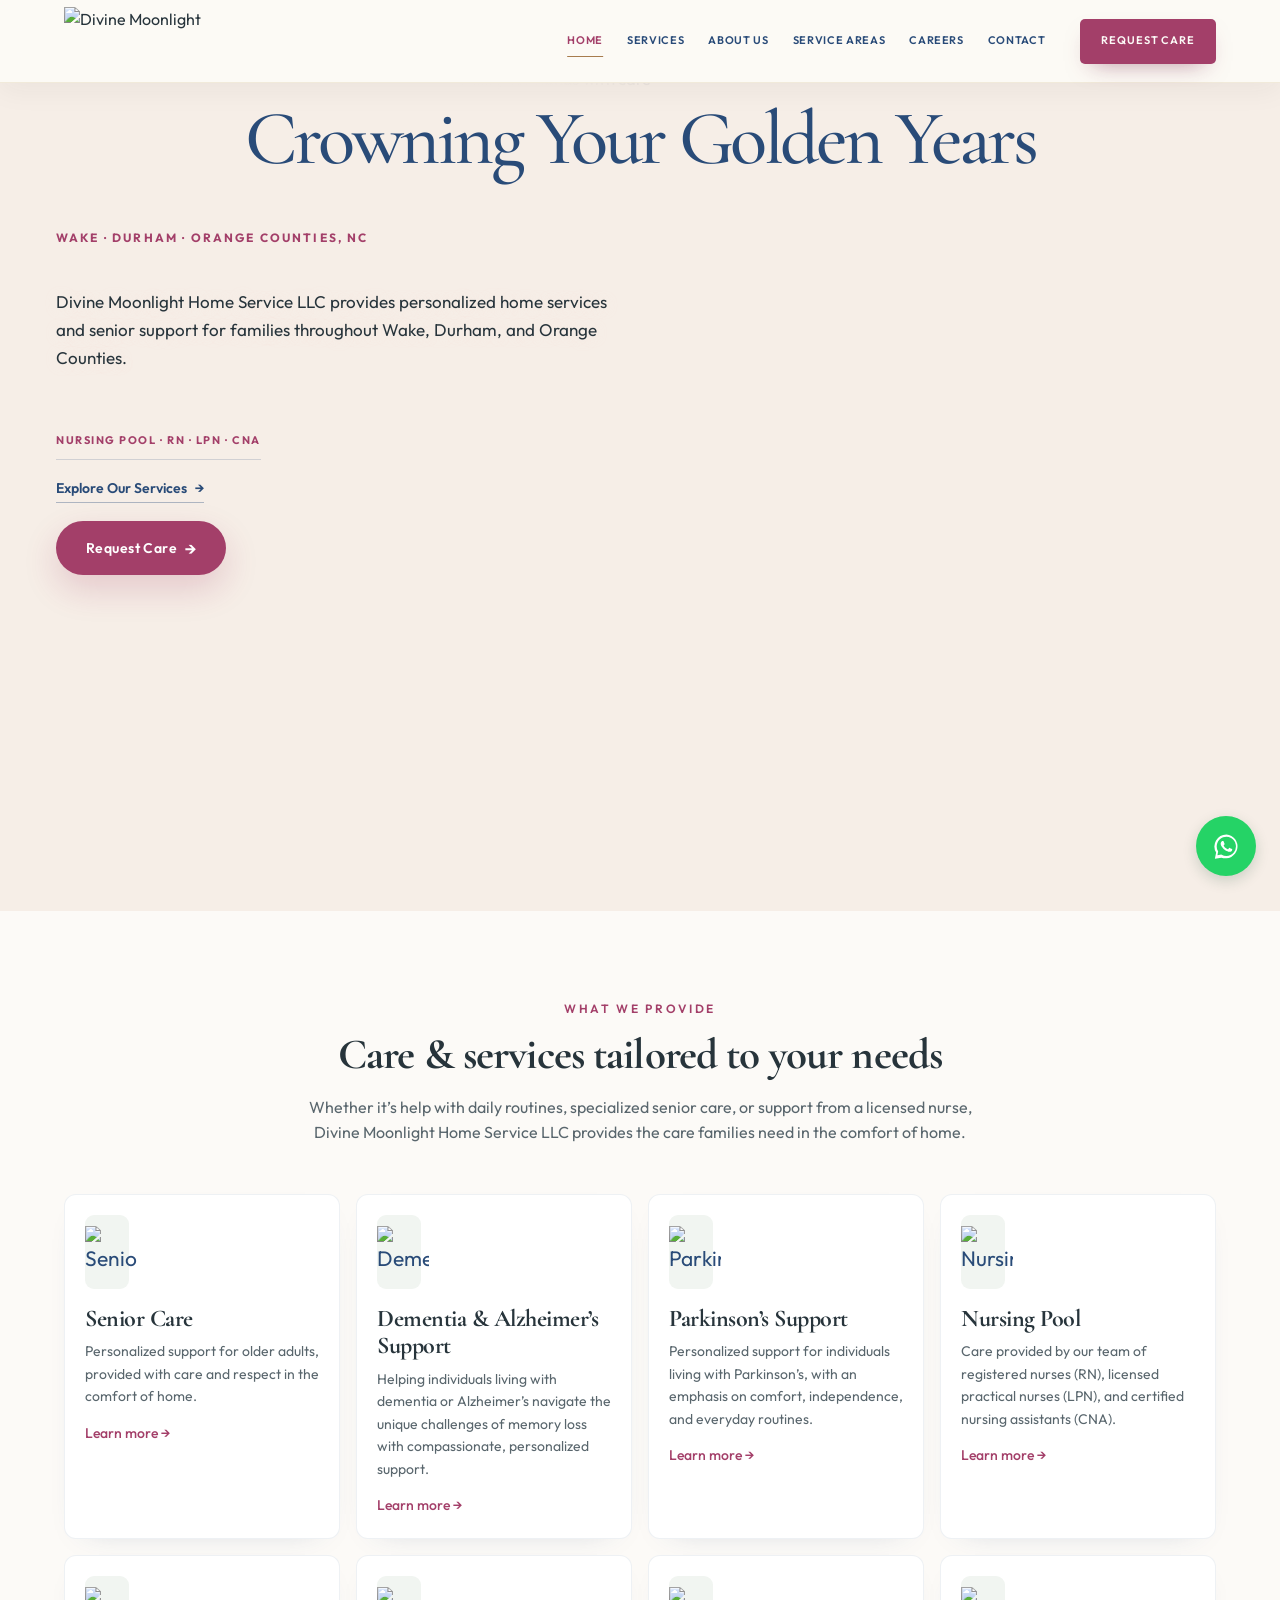
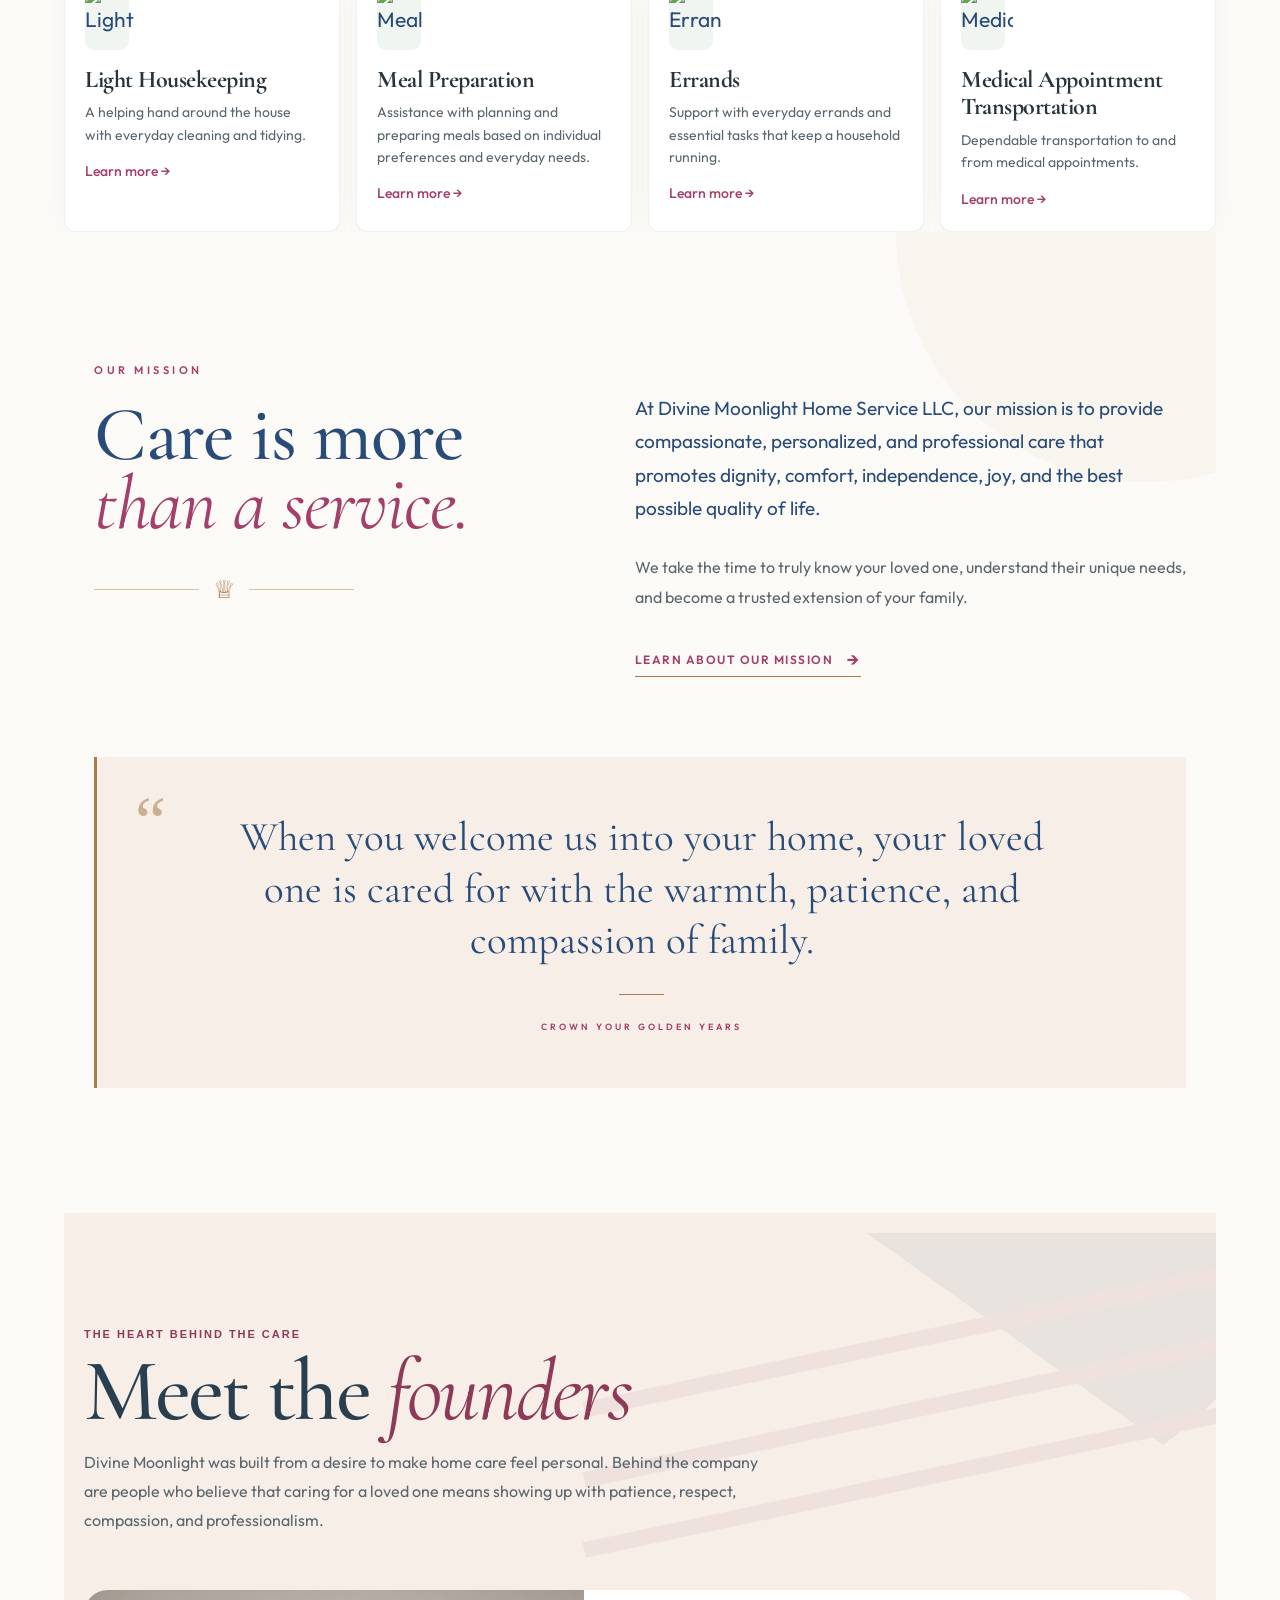
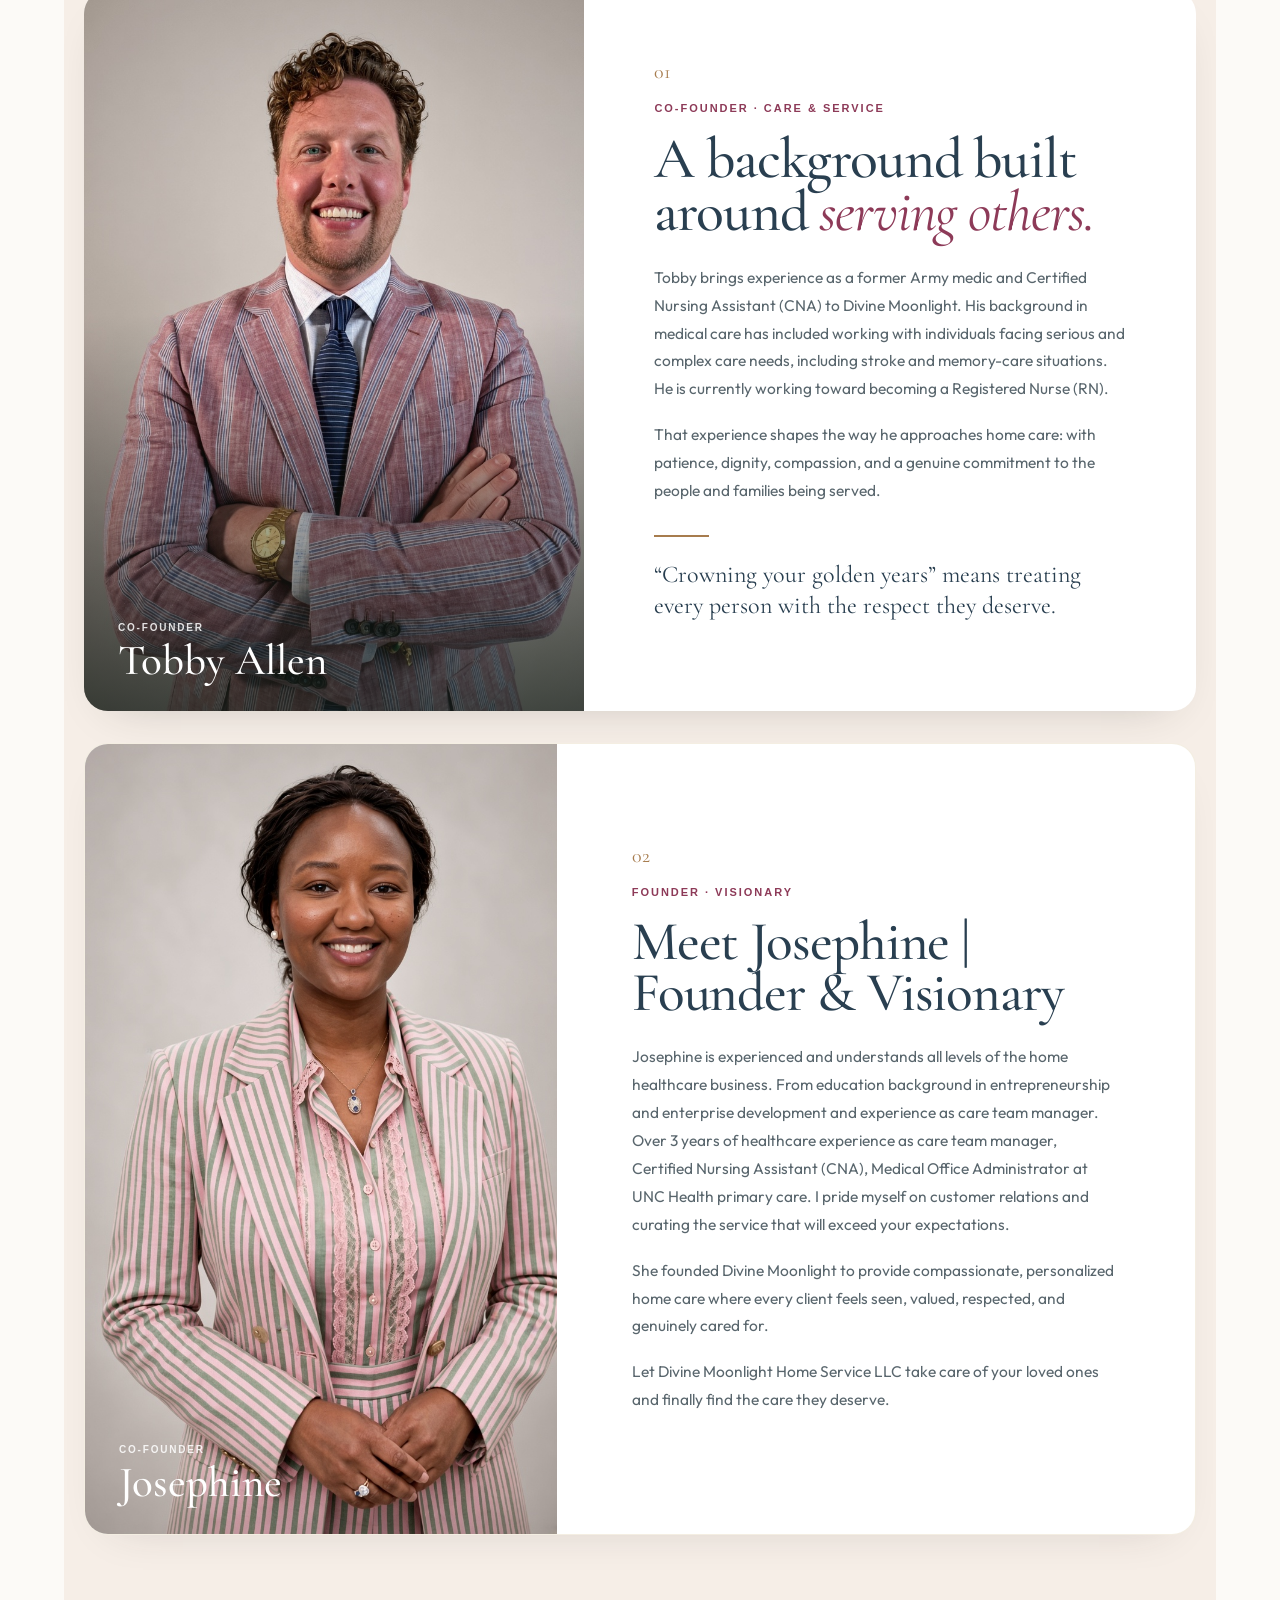
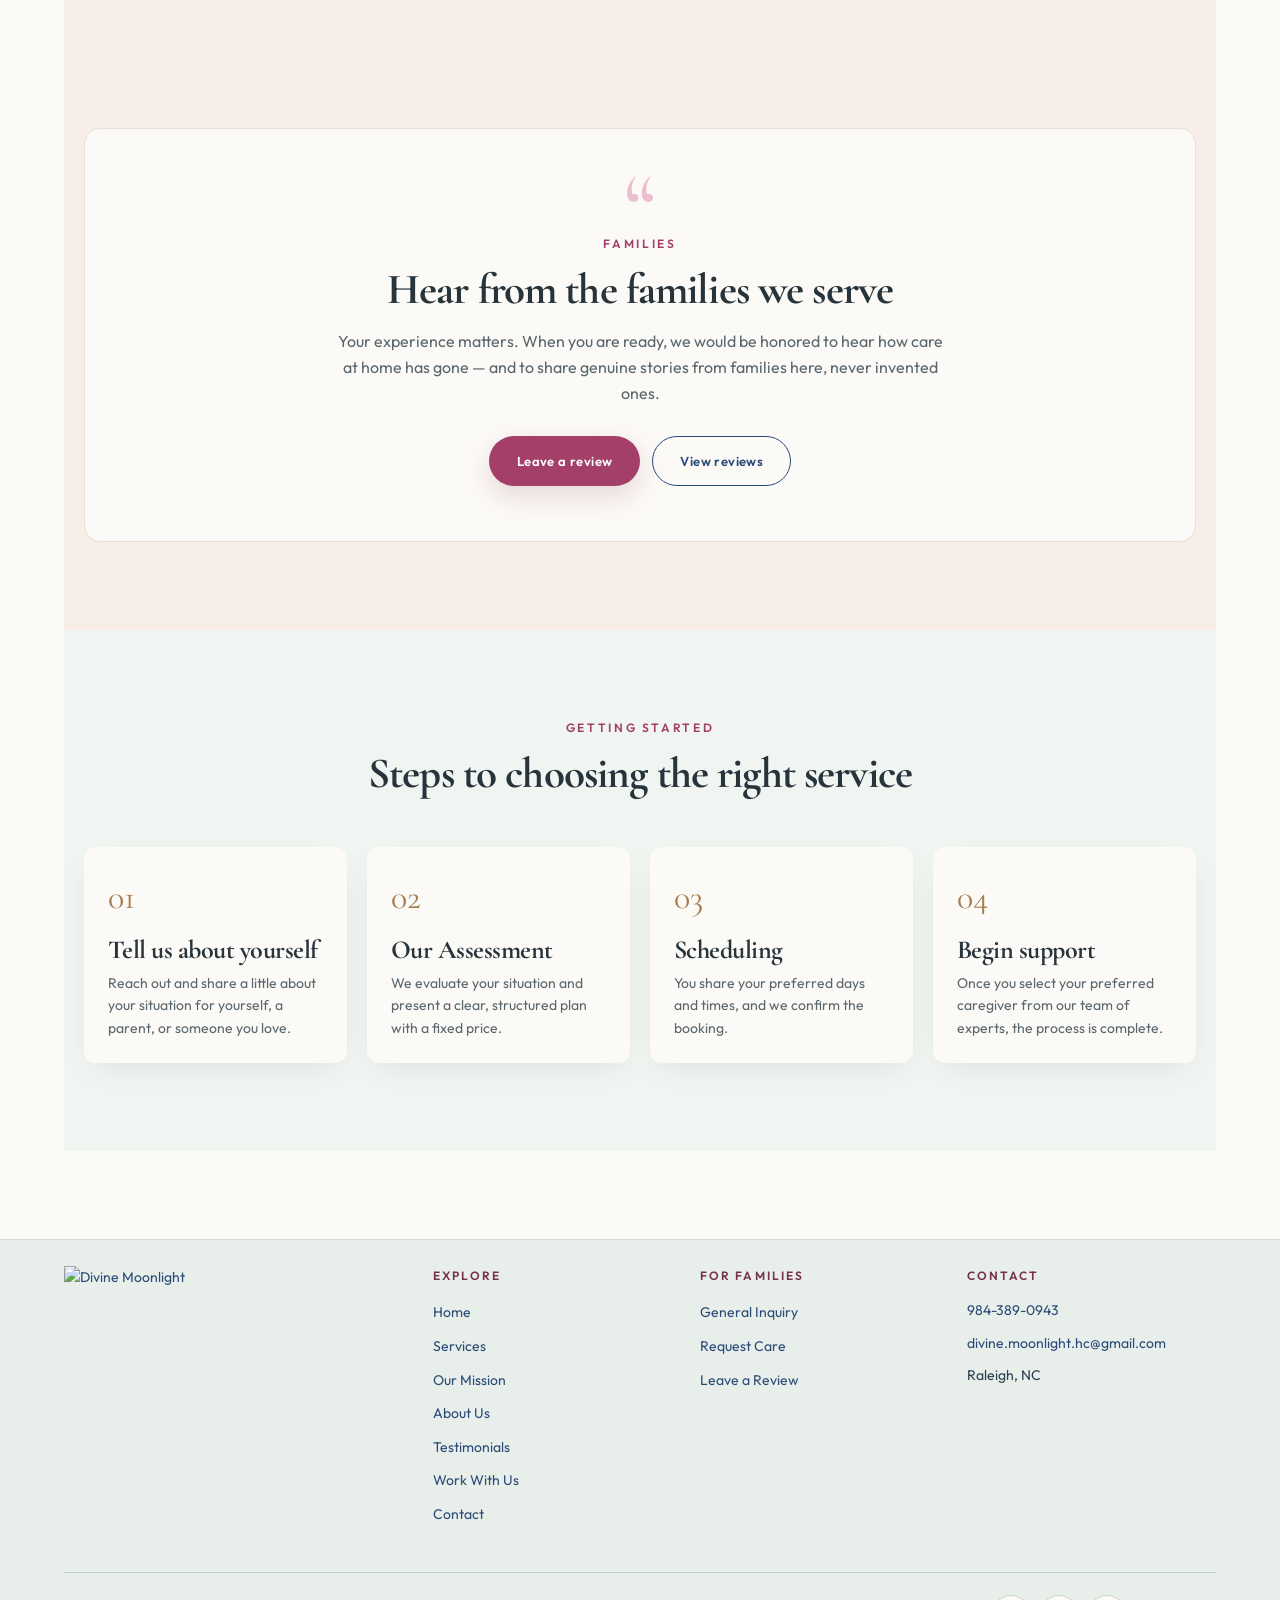
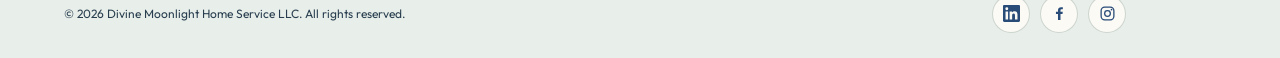
==== commit b2bffb35: "Update browser theme color to match refined palette" ====
--- a/index.html
+++ b/index.html
@@ -5,7 +5,7 @@
   <meta content="width=device-width,initial-scale=1" name="viewport"/>
   <title>Divine Moonlight Home Service LLC | Senior Care in Wake, Durham &amp; Orange Counties, NC</title>
   <meta content="Compassionate in-home senior care, everyday support, and nursing-pool staffing for families in Wake, Durham, and Orange Counties, North Carolina." name="description"/>
-  <meta content="#2A4F44" name="theme-color"/>
+  <meta content="#FCFAF7" name="theme-color"/>
   <meta content="index,follow" name="robots"/>
   <link href="favicon.svg" rel="icon"/>
   <link href="styles.css?v=20261015-2" rel="stylesheet"/>
--- a/styles.css
+++ b/styles.css
@@ -1,4 +1,4 @@
-@import url('styles-legacy.css');
+@import url('styles-legacy.css?v=20261015-2');
 
 /* =========================================================
    DIVINE MOONLIGHT — HOMEPAGE HERO
@@ -29,9 +29,9 @@
   display: flex;
   align-items: flex-start;
   background: linear-gradient(90deg,
-    rgba(246,238,231),1) 0%,
-    rgba(246,238,231),.98) 70%,
-    rgba(246,238,231),.86) 100%);
+    rgba(246,238,231,1) 0%,
+    rgba(246,238,231,.98) 70%,
+    rgba(246,238,231,.86) 100%);
 }
 
 main > section.hero:first-of-type .hero-copy > .container {
@@ -114,7 +114,7 @@
   margin-top: 18px;
   padding-bottom: 4px;
   color: var(--brand-blue-deep);
-  border-bottom: 1px solid rgba(41,75,120),.3);
+  border-bottom: 1px solid rgba(41,75,120,.3);
   font-family: var(--sans);
   font-size: 14px;
   font-weight: 500;
@@ -128,7 +128,7 @@
   bottom: 38px;
   padding-top: 16px;
   padding-right: 24px;
-  border-top: 1px solid rgba(41,75,120),.18);
+  border-top: 1px solid rgba(41,75,120,.18);
   color: var(--brand-magenta);
   font-family: var(--sans);
   font-size: 11px;
@@ -166,7 +166,7 @@
   main > section.hero:first-of-type .hero-copy {
     min-height: calc(100svh - 72px);
     padding: 82px 16px 105px;
-    background: rgba(246,238,231),.91);
+    background: rgba(246,238,231,.91);
   }
 
   main > section.hero:first-of-type h1 {
@@ -249,12 +249,12 @@
   background:
     linear-gradient(
       90deg,
-      rgba(246,238,231),.99) 0%,
-      rgba(246,238,231),.96) 22%,
-      rgba(246,238,231),.82) 42%,
-      rgba(246,238,231),.50) 57%,
-      rgba(246,238,231),.16) 72%,
-      rgba(246,238,231),0) 100%
+      rgba(246,238,231,.99) 0%,
+      rgba(246,238,231,.96) 22%,
+      rgba(246,238,231,.82) 42%,
+      rgba(246,238,231,.50) 57%,
+      rgba(246,238,231,.16) 72%,
+      rgba(246,238,231,0) 100%
     ) !important;
 }
 
@@ -335,7 +335,7 @@
   font-family: var(--sans) !important;
   font-size: 17px !important;
   line-height: 1.65 !important;
-  text-shadow: 0 1px 12px rgba(246,238,231),.35) !important;
+  text-shadow: 0 1px 12px rgba(246,238,231,.35) !important;
 }
 
 main > section.hero:first-of-type .hero-copy > .container > p::after {
@@ -378,7 +378,7 @@
   margin: 0 !important;
   padding-bottom: 5px !important;
   color: var(--brand-blue-deep) !important;
-  border-bottom: 1px solid rgba(41,75,120),.35) !important;
+  border-bottom: 1px solid rgba(41,75,120,.35) !important;
   font-family: var(--sans) !important;
   font-size: 14px !important;
   font-weight: 600 !important;
@@ -392,7 +392,7 @@
   bottom: 38px !important;
   z-index: 4 !important;
   padding: 15px 28px 0 0 !important;
-  border-top: 1px solid rgba(41,75,120),.22) !important;
+  border-top: 1px solid rgba(41,75,120,.22) !important;
   color: var(--brand-magenta) !important;
   font-family: var(--sans) !important;
   font-size: 10px !important;
@@ -465,10 +465,10 @@
     background:
       linear-gradient(
         180deg,
-        rgba(246,238,231),.94) 0%,
-        rgba(246,238,231),.82) 30%,
-        rgba(246,238,231),.62) 58%,
-        rgba(246,238,231),.28) 100%
+        rgba(246,238,231,.94) 0%,
+        rgba(246,238,231,.82) 30%,
+        rgba(246,238,231,.62) 58%,
+        rgba(246,238,231,.28) 100%
       ) !important;
   }
 
@@ -1368,7 +1368,7 @@
   grid-template-columns: minmax(300px,.9fr) minmax(360px,1.1fr);
   min-height: 610px;
   background: #fff;
-  box-shadow: 0 24px 70px rgba(41,75,120),.10);
+  box-shadow: 0 24px 70px rgba(41,75,120,.10);
 }
 
 .founder-image-wrap {
@@ -1476,8 +1476,8 @@
   min-height: 500px;
   margin-top: 32px;
   background: #fff;
-  border-top: 1px solid rgba(167,124,78),.35);
-  box-shadow: 0 20px 55px rgba(41,75,120),.08);
+  border-top: 1px solid rgba(167,124,78,.35);
+  box-shadow: 0 20px 55px rgba(41,75,120,.08);
 }
 
 .josephine-photo {
@@ -2076,8 +2076,8 @@
 .service-grid .card {
   position: relative;
   overflow: hidden;
-  border: 1px solid rgba(41,75,120),.08);
-  box-shadow: 0 10px 30px -24px rgba(41,75,120),.35);
+  border: 1px solid rgba(41,75,120,.08);
+  box-shadow: 0 10px 30px -24px rgba(41,75,120,.35);
 }
 .service-grid .card::before {
   content:"";
@@ -2091,7 +2091,7 @@
 .service-grid .card:hover,.service-grid .card:focus-within {
   transform:translateY(-7px);
   border-color:rgba(184,149,74,.25);
-  box-shadow:0 22px 45px -25px rgba(41,75,120),.34);
+  box-shadow:0 22px 45px -25px rgba(41,75,120,.34);
 }
 .service-grid .card:hover::before,.service-grid .card:focus-within::before { transform:scaleX(1); }
 
@@ -2116,10 +2116,10 @@
 
 .founders-feature:hover,.founders-josephine:hover {
   transform:translateY(-4px);
-  box-shadow:0 28px 65px -34px rgba(41,75,120),.28);
+  box-shadow:0 28px 65px -34px rgba(41,75,120,.28);
 }
 .home-mission-quote { transition:transform .45s var(--dm-ease),box-shadow .45s var(--dm-ease); }
-.home-mission-quote:hover { transform:translateY(-4px); box-shadow:0 22px 45px -30px rgba(41,75,120),.24); }
+.home-mission-quote:hover { transform:translateY(-4px); box-shadow:0 22px 45px -30px rgba(41,75,120,.24); }
 
 .steps .step { position:relative; }
 .steps .step:hover { transform:translateY(-4px); }
@@ -2129,7 +2129,7 @@
 .btn {
   transition:transform .25s var(--dm-ease),box-shadow .25s ease,background-color .25s ease,border-color .25s ease,color .25s ease;
 }
-.btn:hover,.btn:focus-visible { transform:translateY(-2px); box-shadow:0 12px 26px -17px rgba(41,75,120),.45); }
+.btn:hover,.btn:focus-visible { transform:translateY(-2px); box-shadow:0 12px 26px -17px rgba(41,75,120,.45); }
 .btn:active { transform:translateY(0); }
 
 .text-link,.mission-link,.learn { transition:gap .3s var(--dm-ease),color .25s ease,border-color .25s ease; }
@@ -2138,7 +2138,7 @@
 #shared-site-navigation .header {
   transition:background-color .3s ease,box-shadow .3s ease,border-color .3s ease;
 }
-#shared-site-navigation .header.scrolled { box-shadow:0 12px 32px -24px rgba(41,75,120),.45); }
+#shared-site-navigation .header.scrolled { box-shadow:0 12px 32px -24px rgba(41,75,120,.45); }
 
 .dm-reveal {
   opacity:0;
@@ -2219,7 +2219,7 @@
   opacity: 0;
   pointer-events: none;
   transition: opacity .25s ease, transform .3s var(--dm-ease);
-  box-shadow: 0 8px 22px rgba(41,75,120),.18);
+  box-shadow: 0 8px 22px rgba(41,75,120,.18);
 }
 
 .dm-whatsapp-label::after {
@@ -2476,10 +2476,10 @@
     background:
       linear-gradient(
         180deg,
-        rgba(246,238,231),1) 0%,
-        rgba(246,238,231),.72) 10%,
-        rgba(246,238,231),.12) 30%,
-        rgba(246,238,231),0) 52%
+        rgba(246,238,231,1) 0%,
+        rgba(246,238,231,.72) 10%,
+        rgba(246,238,231,.12) 30%,
+        rgba(246,238,231,0) 52%
       ) !important;
   }
 
@@ -2563,19 +2563,19 @@
     background:
       linear-gradient(
         90deg,
-        rgba(246,238,231),.98) 0%,
-        rgba(246,238,231),.88) 18%,
-        rgba(246,238,231),.58) 40%,
-        rgba(246,238,231),.22) 62%,
-        rgba(246,238,231),.04) 82%,
-        rgba(246,238,231),0) 100%
+        rgba(246,238,231,.98) 0%,
+        rgba(246,238,231,.88) 18%,
+        rgba(246,238,231,.58) 40%,
+        rgba(246,238,231,.22) 62%,
+        rgba(246,238,231,.04) 82%,
+        rgba(246,238,231,0) 100%
       ),
       linear-gradient(
         180deg,
-        rgba(246,238,231),.28) 0%,
-        rgba(246,238,231),0) 24%,
-        rgba(246,238,231),0) 76%,
-        rgba(246,238,231),.28) 100%
+        rgba(246,238,231,.28) 0%,
+        rgba(246,238,231,0) 24%,
+        rgba(246,238,231,0) 76%,
+        rgba(246,238,231,.28) 100%
       ) !important;
   }
 }
@@ -2593,20 +2593,20 @@
     background:
       linear-gradient(
         90deg,
-        rgba(246,238,231),1) 0%,
-        rgba(246,238,231),.97) 18%,
-        rgba(246,238,231),.88) 34%,
-        rgba(246,238,231),.62) 49%,
-        rgba(246,238,231),.30) 64%,
-        rgba(246,238,231),.08) 82%,
-        rgba(246,238,231),0) 100%
+        rgba(246,238,231,1) 0%,
+        rgba(246,238,231,.97) 18%,
+        rgba(246,238,231,.88) 34%,
+        rgba(246,238,231,.62) 49%,
+        rgba(246,238,231,.30) 64%,
+        rgba(246,238,231,.08) 82%,
+        rgba(246,238,231,0) 100%
       ),
       linear-gradient(
         180deg,
-        rgba(246,238,231),.22) 0%,
-        rgba(246,238,231),0) 18%,
-        rgba(246,238,231),0) 82%,
-        rgba(246,238,231),.22) 100%
+        rgba(246,238,231,.22) 0%,
+        rgba(246,238,231,0) 18%,
+        rgba(246,238,231,0) 82%,
+        rgba(246,238,231,.22) 100%
       ) !important;
   }
 }
@@ -2672,9 +2672,9 @@
   }
 
   main > section.hero:first-of-type .actions .btn-secondary {
-    border: 1px solid rgba(41,75,120),.45) !important;
+    border: 1px solid rgba(41,75,120,.45) !important;
     color: var(--brand-blue-deep) !important;
-    background: rgba(246,238,231),.88) !important;
+    background: rgba(246,238,231,.88) !important;
   }
 
   main > section.hero:first-of-type .text-link {
@@ -2701,9 +2701,9 @@
     background:
       linear-gradient(
         180deg,
-        rgba(246,238,231),0) 0%,
-        rgba(246,238,231),0) 72%,
-        rgba(246,238,231),.72) 100%
+        rgba(246,238,231,0) 0%,
+        rgba(246,238,231,0) 72%,
+        rgba(246,238,231,.72) 100%
       ) !important;
   }
 
@@ -2713,7 +2713,7 @@
     bottom: 28px !important;
     padding: 14px 0 0 !important;
     text-align: center !important;
-    border-top: 1px solid rgba(41,75,120),.22) !important;
+    border-top: 1px solid rgba(41,75,120,.22) !important;
     font-size: 9px !important;
     letter-spacing: .11em !important;
   }
@@ -2778,14 +2778,14 @@
        until the photograph is completely unobstructed in the right third. */
     background: linear-gradient(
       90deg,
-      rgba(246,238,231),1) 0%,
-      rgba(246,238,231),1) 33.333%,
-      rgba(246,238,231),.82) 43%,
-      rgba(246,238,231),.58) 52%,
-      rgba(246,238,231),.30) 61%,
-      rgba(246,238,231),.08) 70%,
-      rgba(246,238,231),0) 78%,
-      rgba(246,238,231),0) 100%
+      rgba(246,238,231,1) 0%,
+      rgba(246,238,231,1) 33.333%,
+      rgba(246,238,231,.82) 43%,
+      rgba(246,238,231,.58) 52%,
+      rgba(246,238,231,.30) 61%,
+      rgba(246,238,231,.08) 70%,
+      rgba(246,238,231,0) 78%,
+      rgba(246,238,231,0) 100%
     ) !important;
   }
 
@@ -2796,17 +2796,17 @@
     justify-content: center !important;
     min-height: 54px !important;
     padding: 0 24px !important;
-    border: 1px solid rgba(41,75,120),.38) !important;
+    border: 1px solid rgba(41,75,120,.38) !important;
     border-radius: 999px !important;
     color: var(--brand-blue-deep) !important;
-    background: rgba(246,238,231),.72) !important;
+    background: rgba(246,238,231,.72) !important;
     font-size: 14px !important;
     font-weight: 600 !important;
     text-decoration: none !important;
   }
 
   main > section.hero:first-of-type .actions .btn-secondary:hover {
-    background: rgba(246,238,231),.94) !important;
+    background: rgba(246,238,231,.94) !important;
     border-color: var(--brand-blue-deep) !important;
   }
 }
@@ -2835,10 +2835,10 @@
     min-width: 0 !important;
     min-height: 50px !important;
     padding: 0 10px !important;
-    border: 1px solid rgba(41,75,120),.45) !important;
+    border: 1px solid rgba(41,75,120,.45) !important;
     border-radius: 999px !important;
     color: var(--brand-blue-deep) !important;
-    background: rgba(246,238,231),.88) !important;
+    background: rgba(246,238,231,.88) !important;
     font-size: 11px !important;
     font-weight: 600 !important;
     white-space: nowrap !important;
@@ -2872,12 +2872,12 @@
       90deg,
       var(--cream) 0%,
       var(--cream) 33.333%,
-      rgba(246,238,231),.88) 44%,
-      rgba(246,238,231),.62) 54%,
-      rgba(246,238,231),.34) 64%,
-      rgba(246,238,231),.12) 73%,
-      rgba(246,238,231),0) 82%,
-      rgba(246,238,231),0) 100%
+      rgba(246,238,231,.88) 44%,
+      rgba(246,238,231,.62) 54%,
+      rgba(246,238,231,.34) 64%,
+      rgba(246,238,231,.12) 73%,
+      rgba(246,238,231,0) 82%,
+      rgba(246,238,231,0) 100%
     ) !important;
   }
 
@@ -2906,7 +2906,7 @@
     margin: 0 !important;
     padding-bottom: 5px !important;
     color: var(--brand-blue-deep) !important;
-    border-bottom: 1px solid rgba(41,75,120),.35) !important;
+    border-bottom: 1px solid rgba(41,75,120,.35) !important;
     font-family: var(--sans) !important;
     font-size: 14px !important;
     font-weight: 600 !important;
@@ -2957,7 +2957,7 @@
     margin: 0 !important;
     padding-bottom: 4px !important;
     color: var(--brand-blue-deep) !important;
-    border-bottom: 1px solid rgba(41,75,120),.3) !important;
+    border-bottom: 1px solid rgba(41,75,120,.3) !important;
     width: fit-content !important;
     margin-left: auto !important;
     margin-right: auto !important;
@@ -2996,13 +2996,13 @@
       90deg,
       var(--cream) 0%,
       var(--cream) 33%,
-      rgba(246,238,231),.98) 42%,
-      rgba(246,238,231),.82) 50%,
-      rgba(246,238,231),.58) 58%,
-      rgba(246,238,231),.34) 66%,
-      rgba(246,238,231),.14) 75%,
-      rgba(246,238,231),0) 84%,
-      rgba(246,238,231),0) 100%
+      rgba(246,238,231,.98) 42%,
+      rgba(246,238,231,.82) 50%,
+      rgba(246,238,231,.58) 58%,
+      rgba(246,238,231,.34) 66%,
+      rgba(246,238,231,.14) 75%,
+      rgba(246,238,231,0) 84%,
+      rgba(246,238,231,0) 100%
     ) !important;
   }
 
@@ -3069,7 +3069,7 @@
     color: var(--brand-blue-deep) !important;
     background: transparent !important;
     border: 0 !important;
-    border-bottom: 1px solid rgba(41,75,120),.35) !important;
+    border-bottom: 1px solid rgba(41,75,120,.35) !important;
     font-family: var(--sans) !important;
     font-size: 13px !important;
     font-weight: 600 !important;
@@ -3095,8 +3095,8 @@
     z-index: 1 !important;
     background: linear-gradient(
       180deg,
-      rgba(246,238,231),.12) 0%,
-      rgba(246,238,231),0) 100%
+      rgba(246,238,231,.12) 0%,
+      rgba(246,238,231,0) 100%
     ) !important;
   }
 
@@ -3159,7 +3159,7 @@
   transform: none !important;
   background: transparent !important;
   border: 0 !important;
-  border-bottom: 1px solid rgba(41,75,120),.35) !important;
+  border-bottom: 1px solid rgba(41,75,120,.35) !important;
   color: var(--brand-blue-deep) !important;
   font-family: var(--sans) !important;
   font-size: 14px !important;
@@ -3240,10 +3240,10 @@
     pointer-events: none !important;
     background: linear-gradient(
       to bottom,
-      rgba(246,238,231),0) 0%,
-      rgba(246,238,231),.08) 18%,
-      rgba(246,238,231),.28) 42%,
-      rgba(246,238,231),.58) 68%,
+      rgba(246,238,231,0) 0%,
+      rgba(246,238,231,.08) 18%,
+      rgba(246,238,231,.28) 42%,
+      rgba(246,238,231,.58) 68%,
       var(--cream) 100%
     ) !important;
   }
@@ -3292,12 +3292,12 @@
     flex-basis: 100% !important;
     margin: 0 0 2px !important;
     padding-bottom: 12px !important;
-    border-bottom: 1px solid rgba(41,75,120),.18) !important;
+    border-bottom: 1px solid rgba(41,75,120,.18) !important;
   }
 }
 .mobile-nursing-pool:hover {
   color: var(--brand-blue-deep) !important;
-  border-color: rgba(41,75,120),.45) !important;
+  border-color: rgba(41,75,120,.45) !important;
 }
 main > section.hero:first-of-type .hero-copy::after {
   display: none !important;
@@ -3372,7 +3372,7 @@
     margin-top: 1px !important;
     padding: 0 0 5px !important;
     color: var(--brand-blue-deep) !important;
-    border-bottom: 1px solid rgba(41,75,120),.28) !important;
+    border-bottom: 1px solid rgba(41,75,120,.28) !important;
     font-size: 13px !important;
     font-weight: 600 !important;
   }
@@ -3680,7 +3680,7 @@
   position: relative;
   min-width: 0;
   overflow: hidden;
-  border: 1px solid rgba(41,75,120),.14);
+  border: 1px solid rgba(41,75,120,.14);
   border-radius: 18px;
   background: #EDF2EE;
 }
@@ -3706,7 +3706,7 @@
   padding: 7px 10px;
   background: var(--cream);
   color: var(--brand-blue-deep);
-  box-shadow: 0 5px 18px rgba(41,75,120),.16);
+  box-shadow: 0 5px 18px rgba(41,75,120,.16);
   font-family: var(--sans);
   font-size: 12px;
   font-weight: 600;
@@ -3723,11 +3723,11 @@
   z-index: 500;
   padding: 8px 11px;
   border-radius: 5px;
-  background: rgba(246,238,231),.92);
+  background: rgba(246,238,231,.92);
   color: var(--brand-blue-deep);
   font-family: var(--sans);
   font-size: 11px;
-  box-shadow: 0 4px 16px rgba(41,75,120),.12);
+  box-shadow: 0 4px 16px rgba(41,75,120,.12);
 }
 
 .service-area-info {
@@ -3750,12 +3750,12 @@
   padding: 0;
   display: grid;
   gap: 0;
-  border-top: 1px solid rgba(41,75,120),.16);
+  border-top: 1px solid rgba(41,75,120,.16);
 }
 
 .service-area-list li {
   padding: 14px 0;
-  border-bottom: 1px solid rgba(41,75,120),.16);
+  border-bottom: 1px solid rgba(41,75,120,.16);
   color: var(--brand-blue-deep);
   font-size: 15px;
   font-weight: 600;
@@ -3962,10 +3962,10 @@
   position: relative;
   min-width: 0;
   overflow: hidden;
-  border: 1px solid rgba(41,75,120),.12);
+  border: 1px solid rgba(41,75,120,.12);
   border-radius: 24px;
   background: var(--paper);
-  box-shadow: 0 24px 60px rgba(41,75,120),.10);
+  box-shadow: 0 24px 60px rgba(41,75,120,.10);
 }
 
 .service-area-map-image {
@@ -3981,7 +3981,7 @@
   position: absolute;
   inset: 0;
   pointer-events: none;
-  background: linear-gradient(180deg, rgba(246,238,231),0) 72%, rgba(246,238,231),.18) 100%);
+  background: linear-gradient(180deg, rgba(246,238,231,0) 72%, rgba(246,238,231,.18) 100%);
 }
 
 .service-area-map-image img {
@@ -3999,9 +3999,9 @@
   bottom: 20px;
   z-index: 2;
   padding: 9px 13px;
-  border: 1px solid rgba(41,75,120),.12);
+  border: 1px solid rgba(41,75,120,.12);
   border-radius: 999px;
-  background: rgba(246,238,231),.92);
+  background: rgba(246,238,231,.92);
   color: var(--brand-blue-deep);
   font-family: var(--sans);
   font-size: 10px;
@@ -4009,7 +4009,7 @@
   letter-spacing: .15em;
   line-height: 1;
   text-transform: uppercase;
-  box-shadow: 0 8px 24px rgba(41,75,120),.10);
+  box-shadow: 0 8px 24px rgba(41,75,120,.10);
 }
 
 .service-area-info {
@@ -4042,12 +4042,12 @@
 
 .service-area-list {
   margin: 0 0 25px;
-  border-top: 1px solid rgba(41,75,120),.15);
+  border-top: 1px solid rgba(41,75,120,.15);
 }
 
 .service-area-list li {
   padding: 15px 0;
-  border-bottom: 1px solid rgba(41,75,120),.15);
+  border-bottom: 1px solid rgba(41,75,120,.15);
   color: var(--brand-blue-deep);
   font-size: 15px;
   font-weight: 600;
@@ -4100,7 +4100,7 @@
   .service-area-intro { margin-bottom: 30px; }
   .service-area-intro h1 { font-size: clamp(48px, 15vw, 64px); }
   .service-area-intro p { font-size: 15px; line-height: 1.7; }
-  .service-area-map-wrap { border-radius: 16px; box-shadow: 0 16px 36px rgba(41,75,120),.09); }
+  .service-area-map-wrap { border-radius: 16px; box-shadow: 0 16px 36px rgba(41,75,120,.09); }
   .map-image-label { left: 13px; bottom: 13px; padding: 8px 10px; font-size: 9px; }
   .service-area-info h2 { font-size: 43px; }
 }
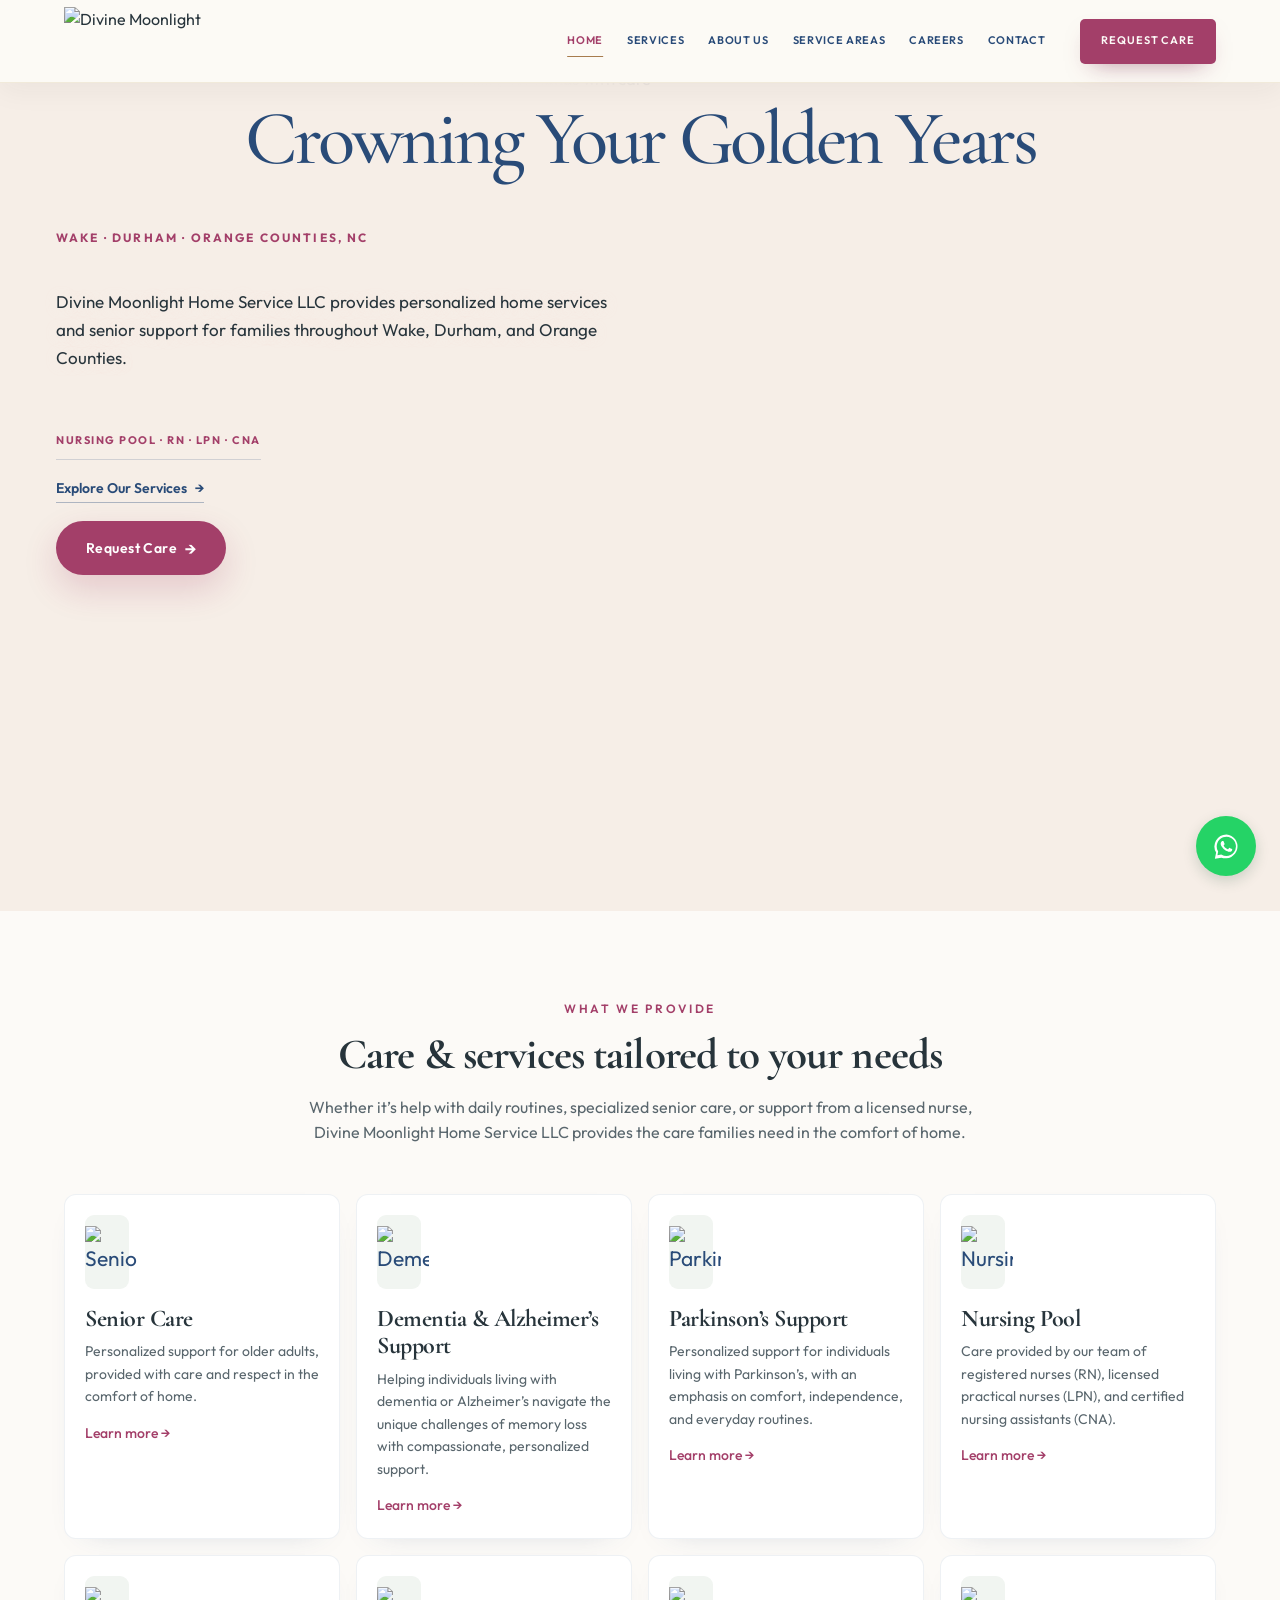
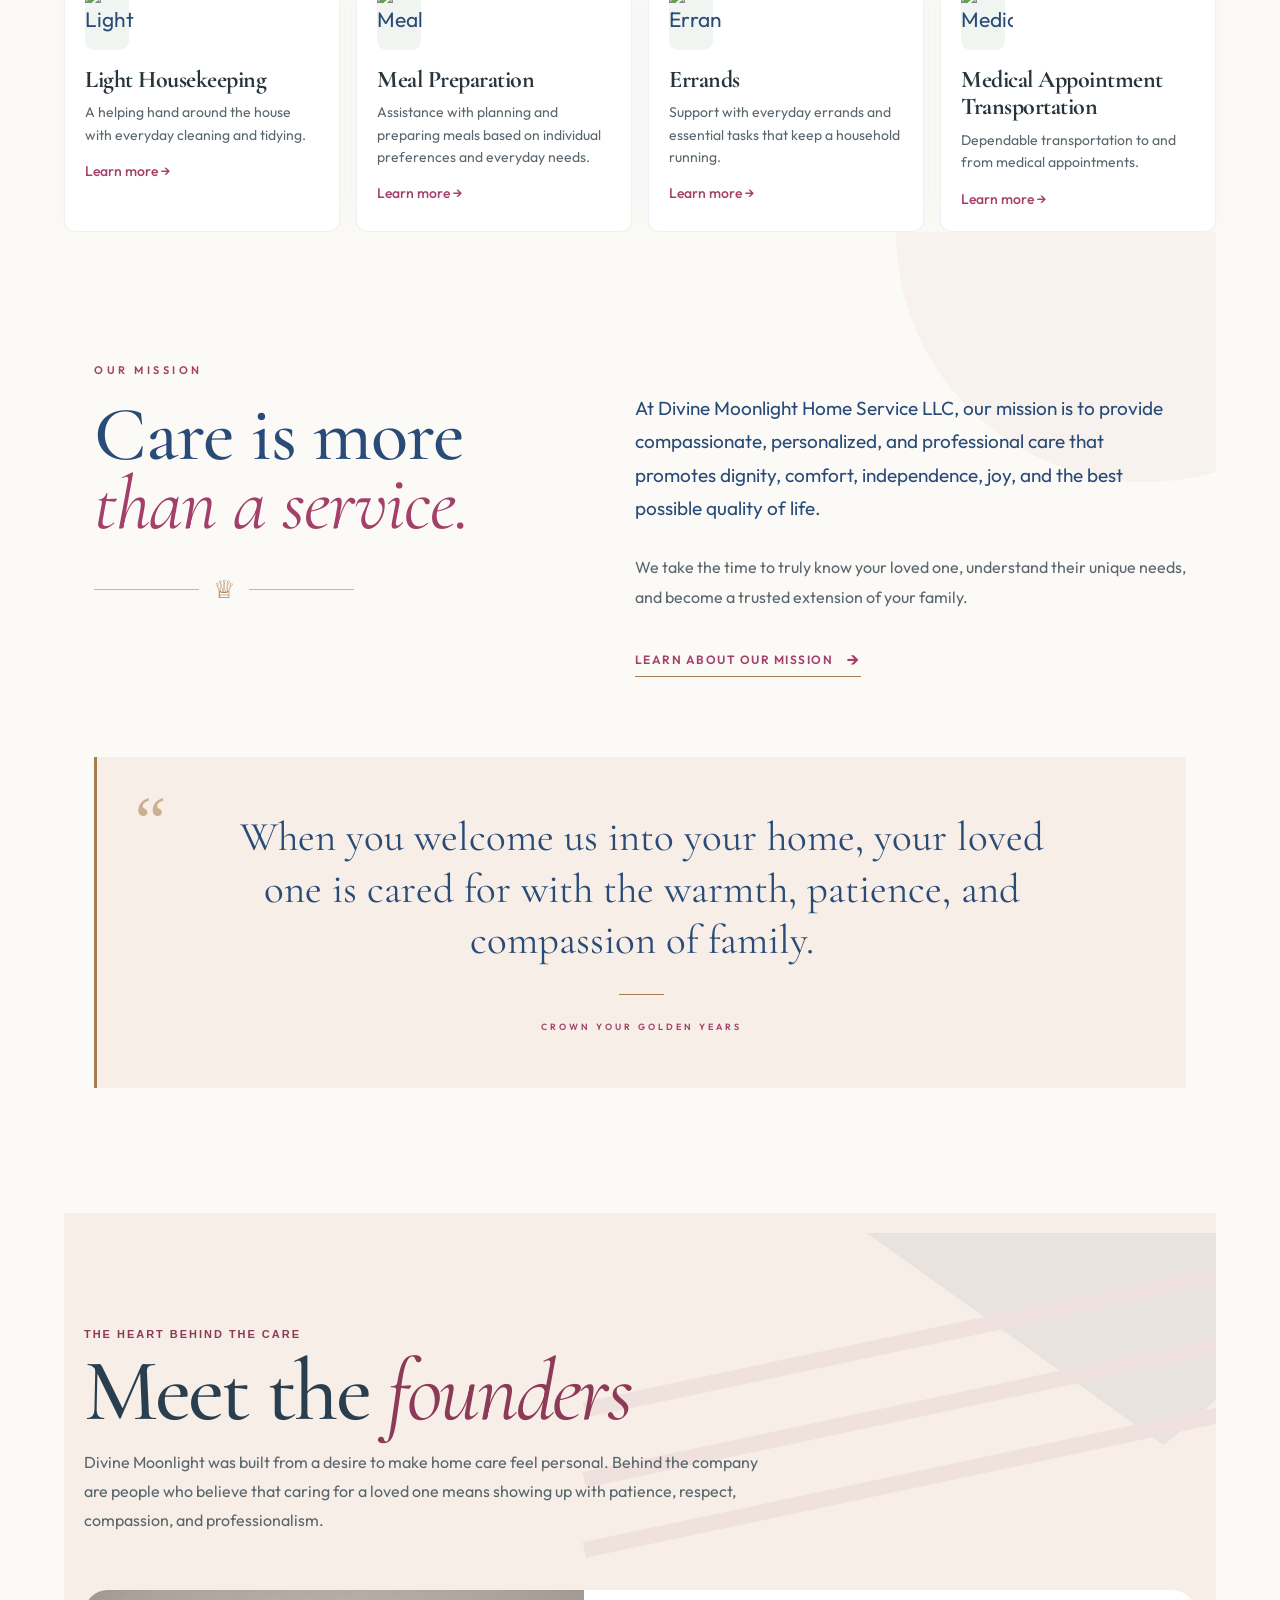
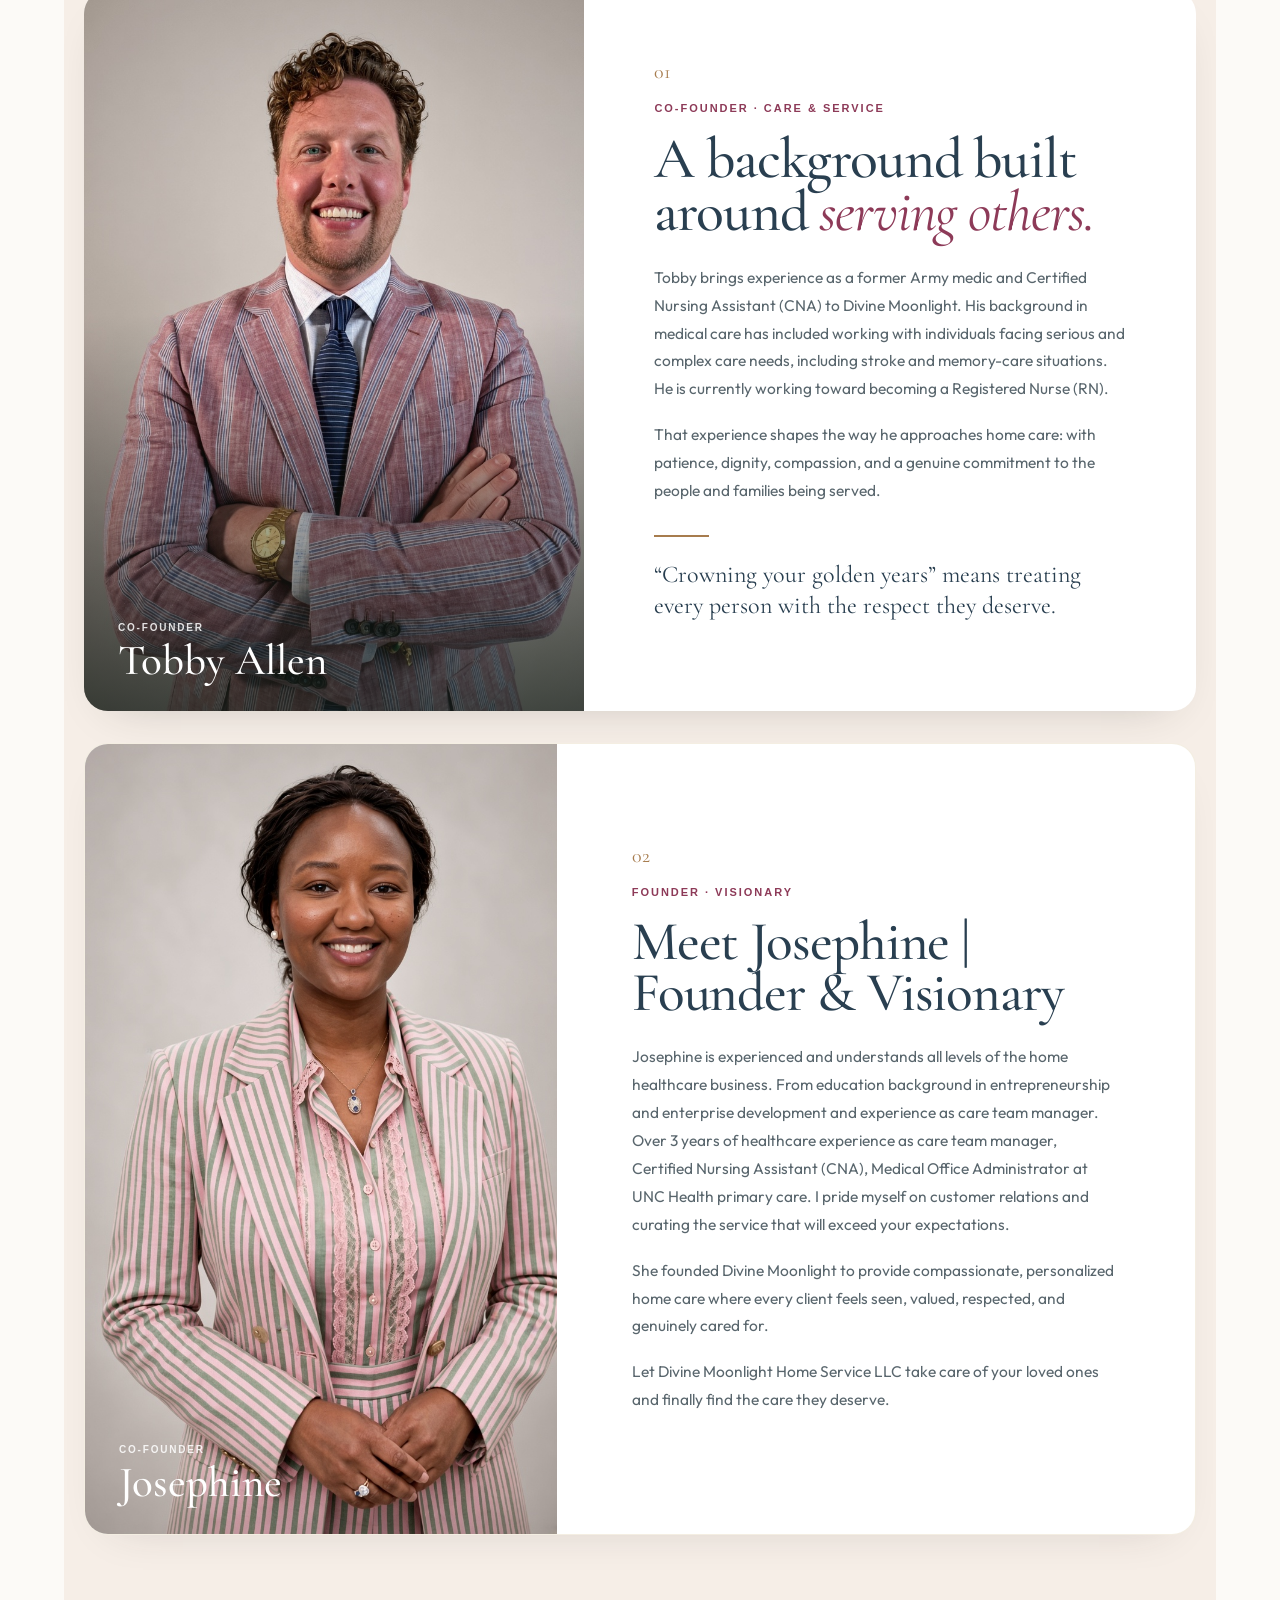
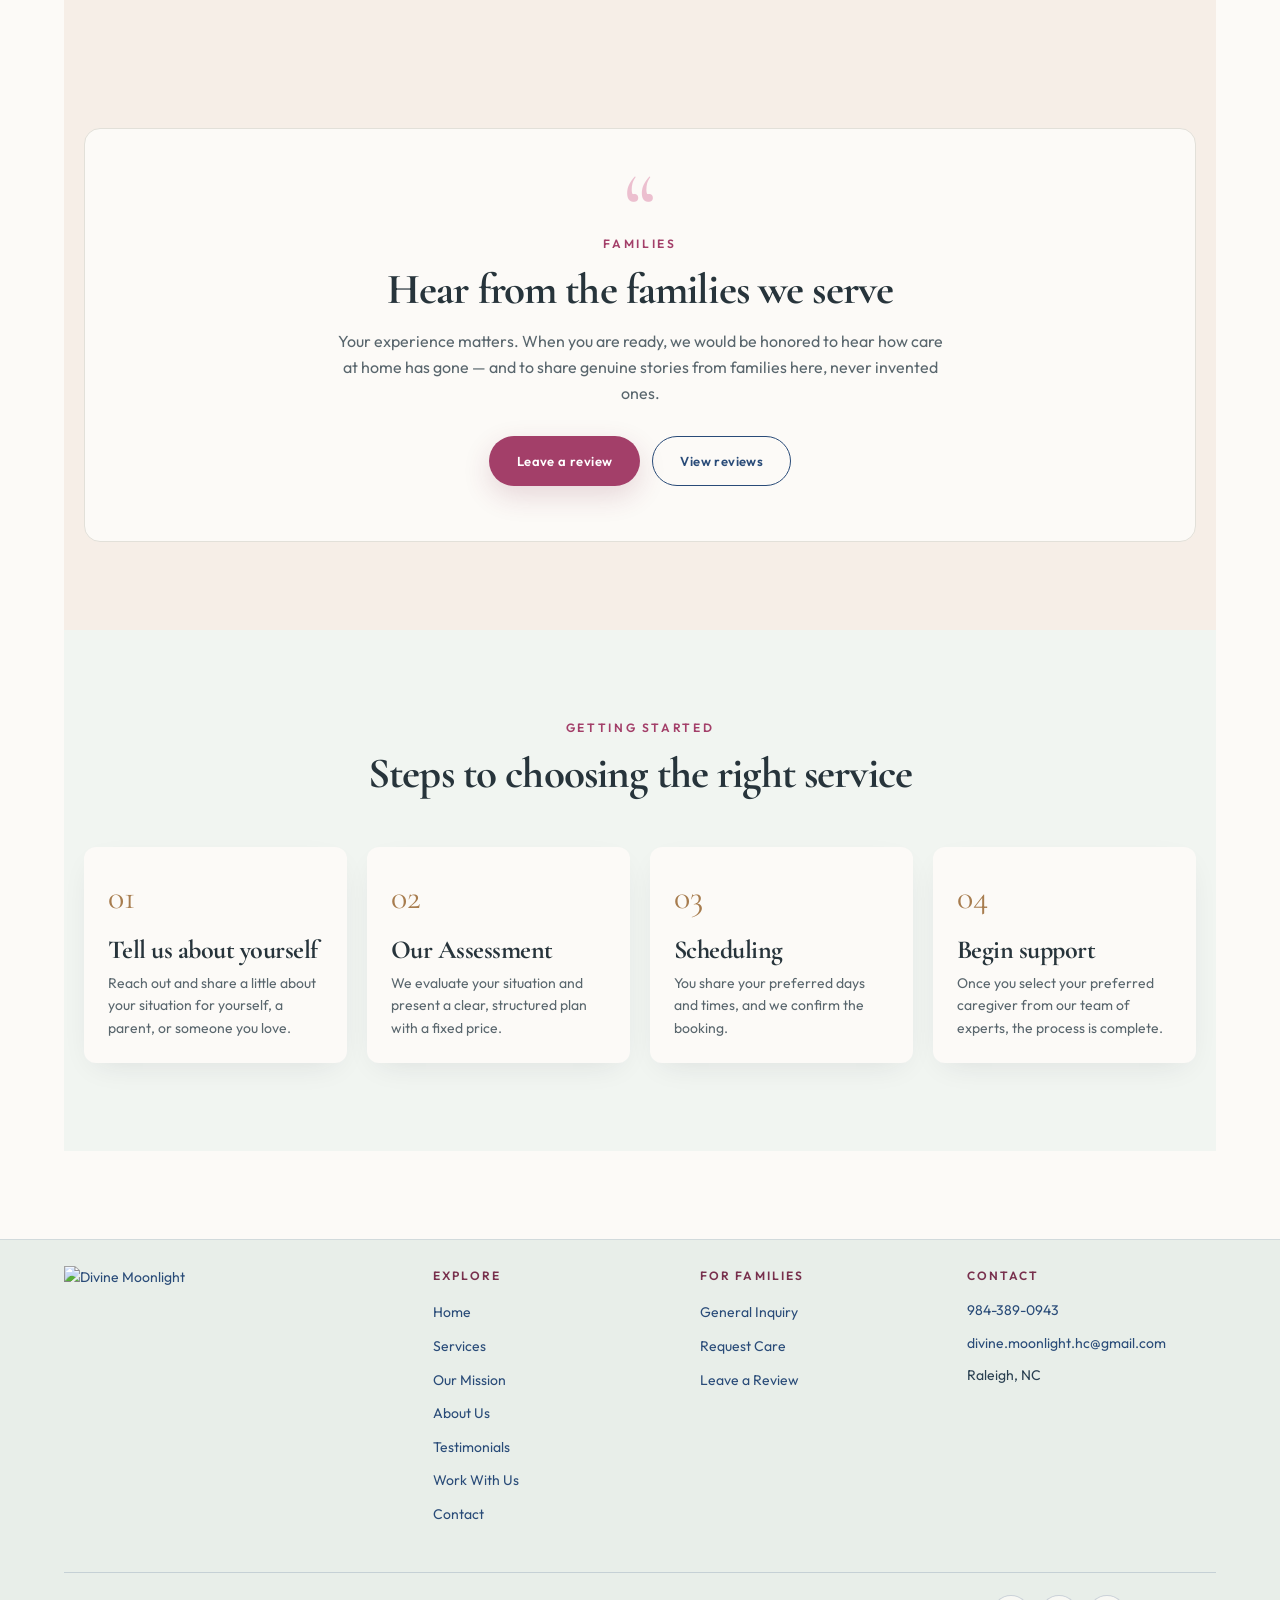
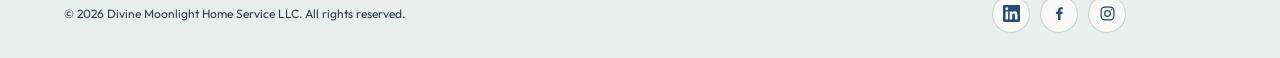
==== commit 9554b286: "Refresh cached styles for updated site colors" ====
--- a/index.html
+++ b/index.html
@@ -8,7 +8,7 @@
   <meta content="#FCFAF7" name="theme-color"/>
   <meta content="index,follow" name="robots"/>
   <link href="favicon.svg" rel="icon"/>
-  <link href="styles.css?v=20261015-2" rel="stylesheet"/>
+  <link href="styles.css?v=20261015-3" rel="stylesheet"/>
   <script type="application/ld+json">
    {"@context": "https://schema.org", "@type": "LocalBusiness", "name": "Divine Moonlight Home Service LLC", "description": "Home services and senior support serving Wake County, Durham County, and Orange County, North Carolina.", "areaServed": ["Wake County, North Carolina", "Durham County, North Carolina", "Orange County, North Carolina"]}
   </script>
--- a/styles.css
+++ b/styles.css
@@ -1,4 +1,4 @@
-@import url('styles-legacy.css?v=20261015-2');
+@import url('styles-legacy.css?v=20261015-3');
 
 /* =========================================================
    DIVINE MOONLIGHT — HOMEPAGE HERO
@@ -569,7 +569,7 @@
   background:
     radial-gradient(
       circle at 50% 35%,
-      rgba(180, 151, 90, 0.13),
+      rgba(167, 124, 78, 0.13),
       transparent 35%
     ),
     linear-gradient(
@@ -588,7 +588,7 @@
   position: absolute;
   inset: 28px;
 
-  border: 1px solid rgba(180, 151, 90, 0.28);
+  border: 1px solid rgba(167, 124, 78, 0.28);
 
   pointer-events: none;
 }
@@ -602,7 +602,7 @@
 
   border-radius: 50%;
 
-  background: rgba(180, 151, 90, 0.07);
+  background: rgba(167, 124, 78, 0.07);
 
   filter: blur(20px);
 
@@ -680,7 +680,7 @@
   background: linear-gradient(
     90deg,
     transparent,
-    rgba(180, 151, 90, 0.7)
+    rgba(167, 124, 78, 0.7)
   );
 }
 
@@ -688,7 +688,7 @@
 .crown-divider span:last-child {
   background: linear-gradient(
     90deg,
-    rgba(180, 151, 90, 0.7),
+    rgba(167, 124, 78, 0.7),
     transparent
   );
 }
@@ -1619,7 +1619,7 @@
   border-radius: 50%;
   top: -250px;
   right: -180px;
-  background: rgba(180, 151, 90, 0.06);
+  background: rgba(167, 124, 78, 0.06);
   pointer-events: none;
 }
 
@@ -1673,7 +1673,7 @@
 .home-mission-crown span {
   height: 1px;
   flex: 1;
-  background: rgba(180, 151, 90, 0.55);
+  background: rgba(167, 124, 78, 0.55);
 }
 
 .home-mission-crown div {
@@ -3421,7 +3421,7 @@
   background: #e8eee9;
   color: #293F50;
   padding: 26px 0 25px;
-  border-top: 1px solid rgba(42, 79, 68, .12);
+  border-top: 1px solid rgba(41, 75, 120, .12);
 }
 
 .footer-grid {
@@ -3495,7 +3495,7 @@
 }
 
 .copyright {
-  border-top: 1px solid rgba(42, 79, 68, .18);
+  border-top: 1px solid rgba(41, 75, 120, .18);
   margin-top: 45px;
   padding-top: 22px;
   display: flex;
@@ -3525,9 +3525,9 @@
   width: 38px;
   height: 38px;
   place-items: center;
-  border: 1px solid rgba(42, 79, 68, .22);
+  border: 1px solid rgba(41, 75, 120, .22);
   border-radius: 50%;
-  background: rgba(255, 253, 248, .8);
+  background: rgba(252, 250, 247, .8);
   color: var(--brand-blue-deep);
   cursor: default;
 }
@@ -3609,7 +3609,7 @@
 }
 .contact-card {
   padding: 28px;
-  border: 1px solid rgba(42, 79, 68, 0.14);
+  border: 1px solid rgba(41, 75, 120, 0.14);
   border-radius: 14px;
   background: rgba(255,255,255,0.58);
 }
